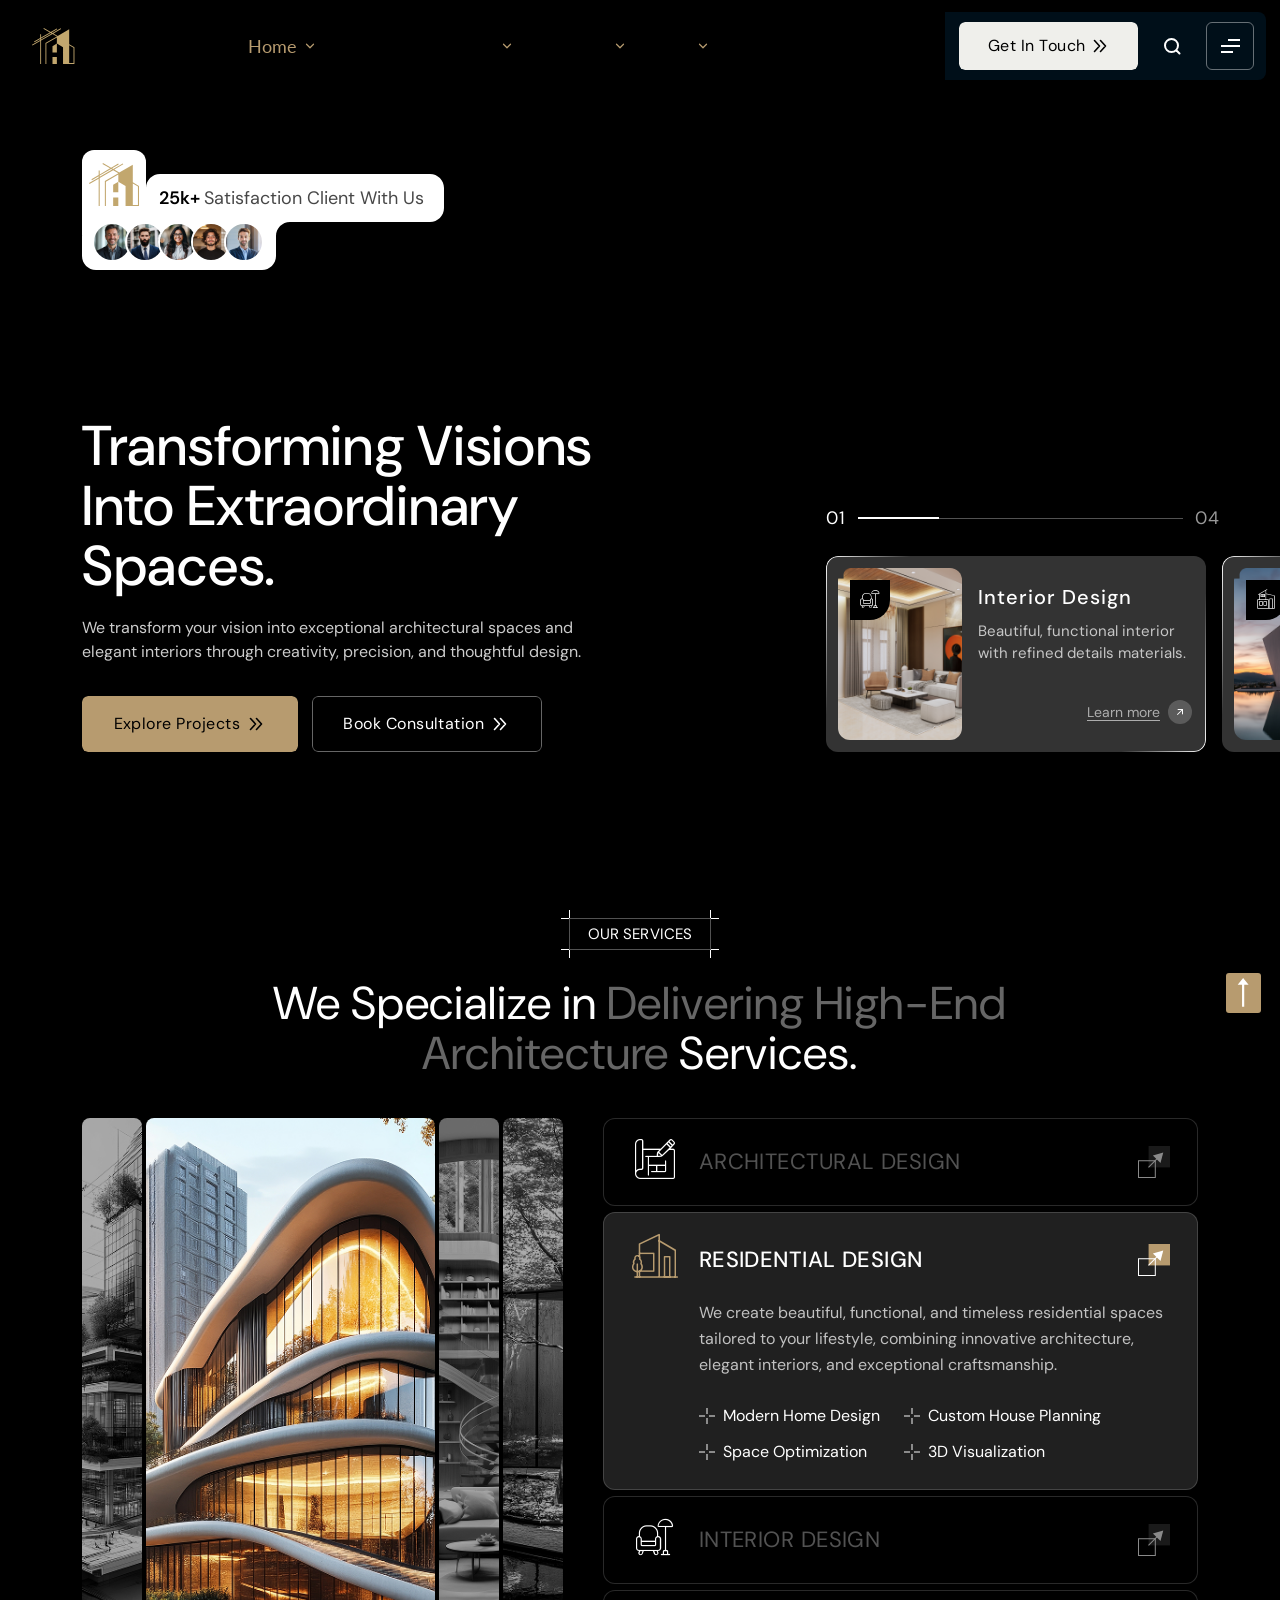
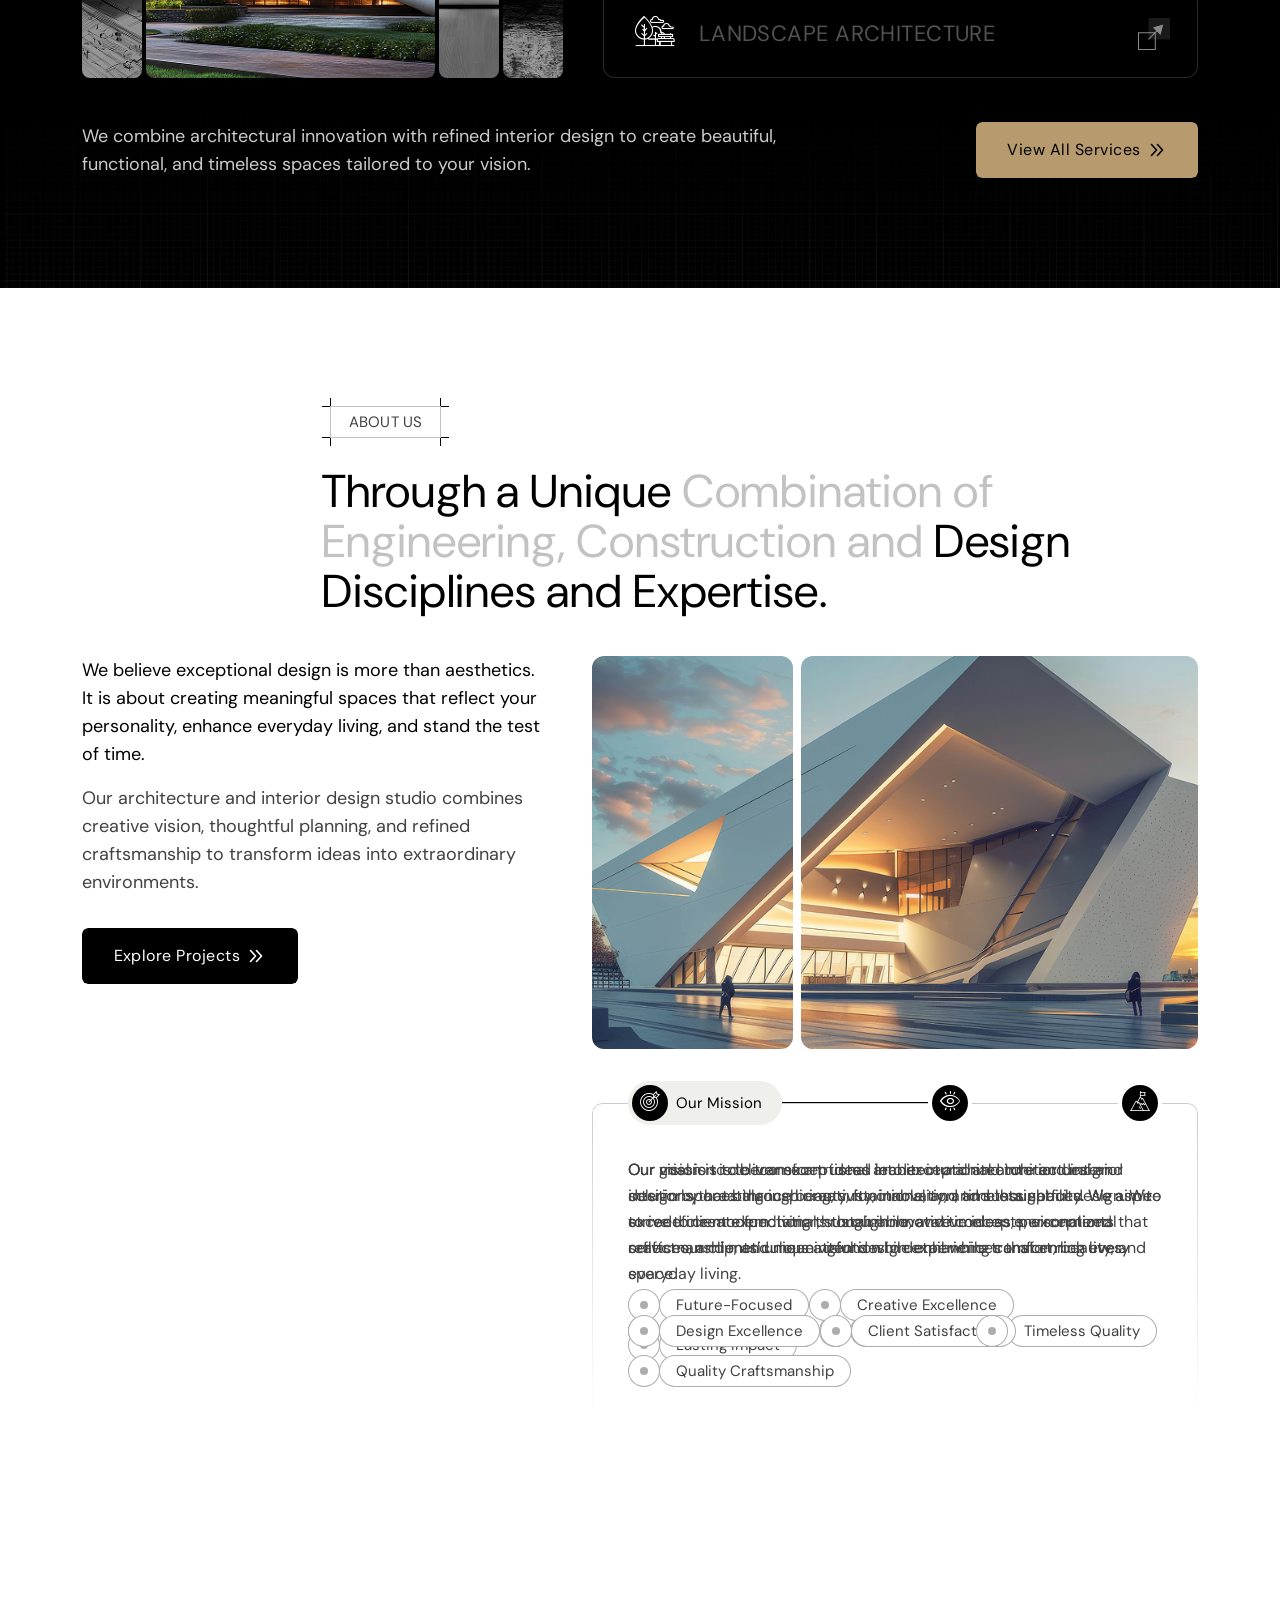
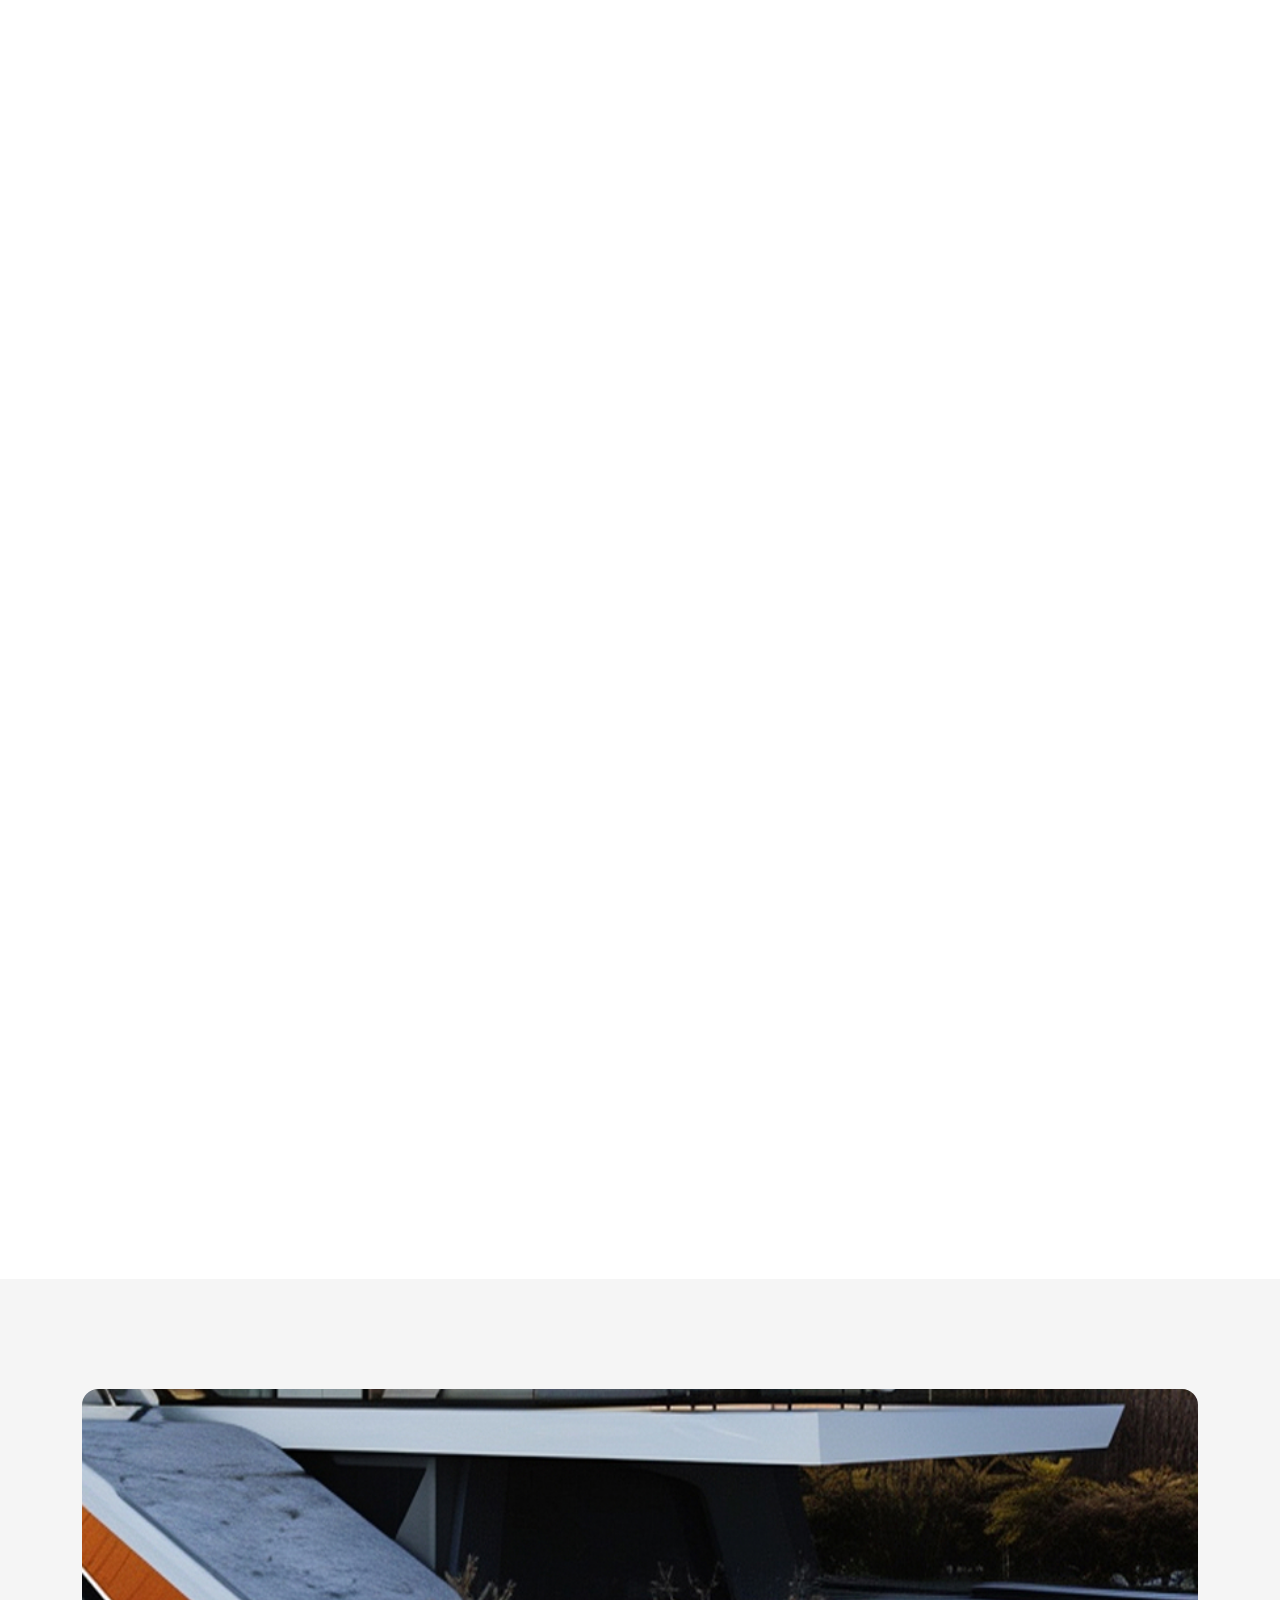
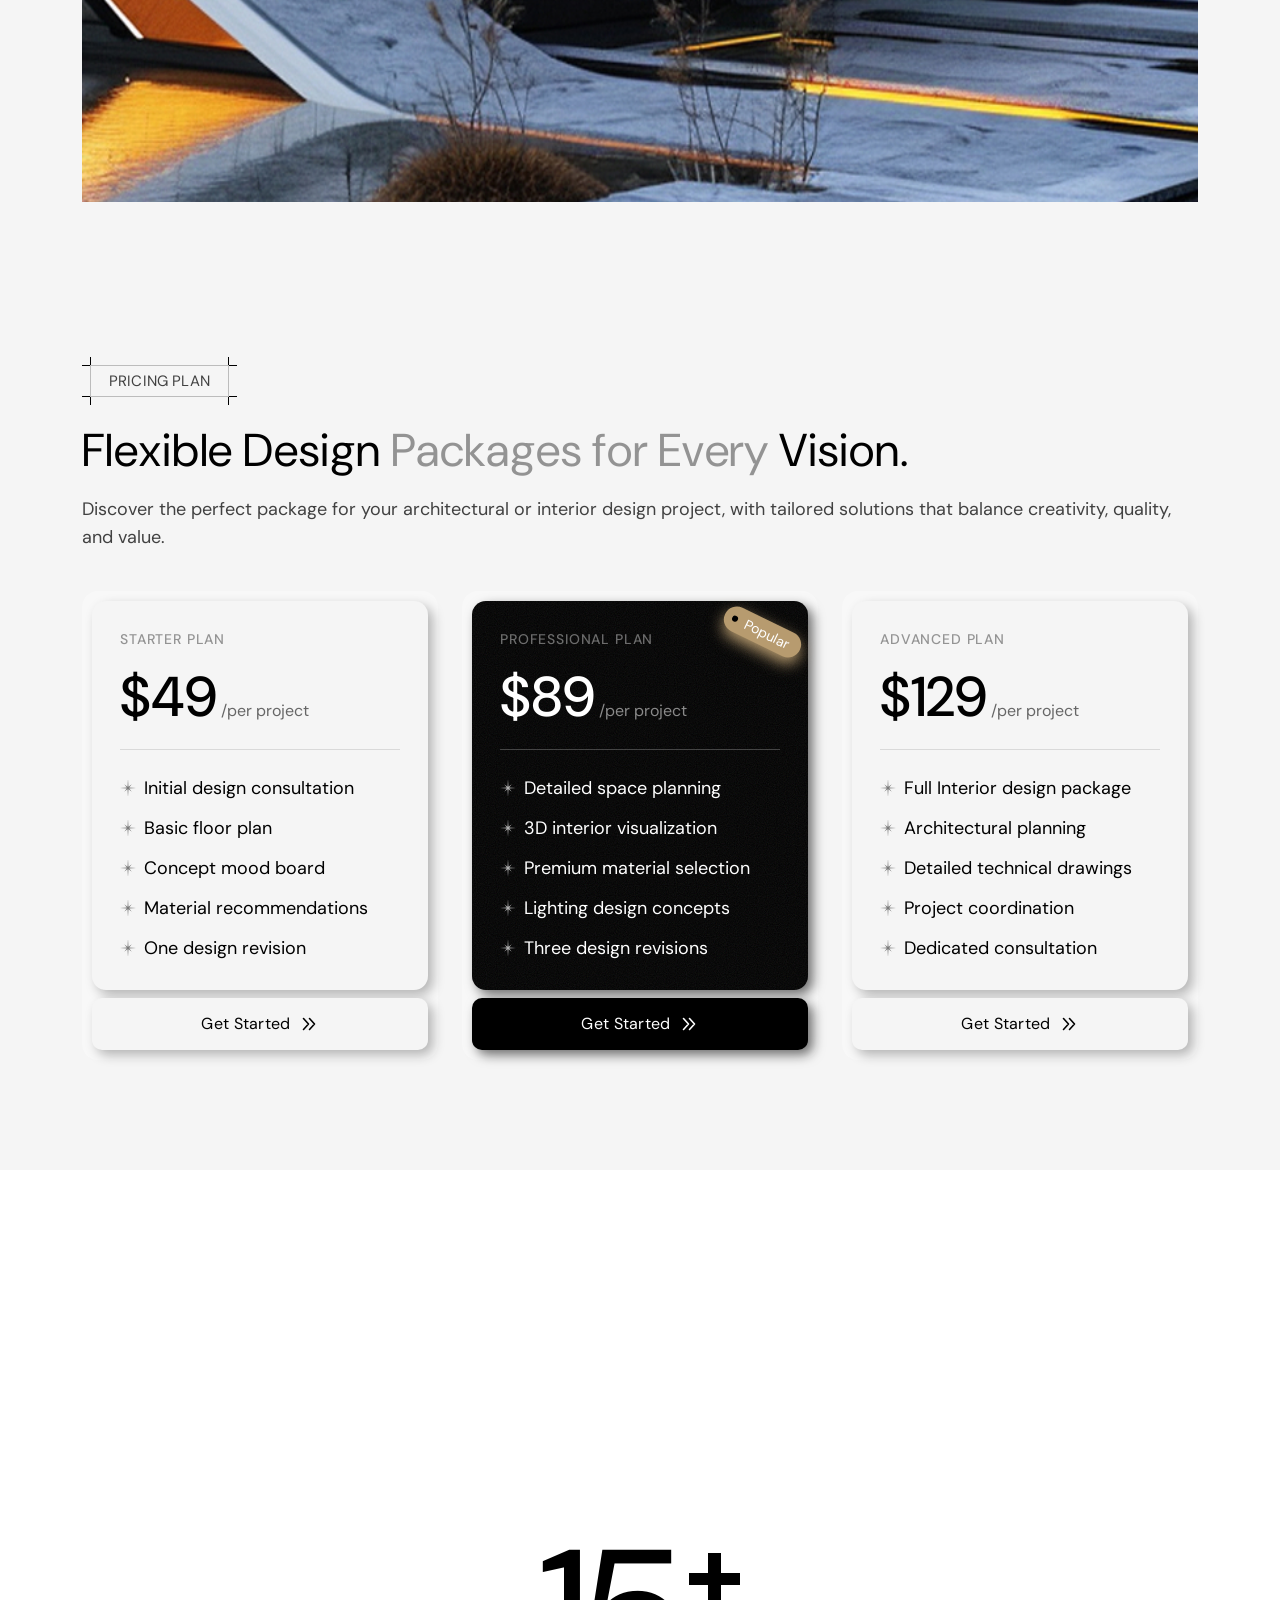
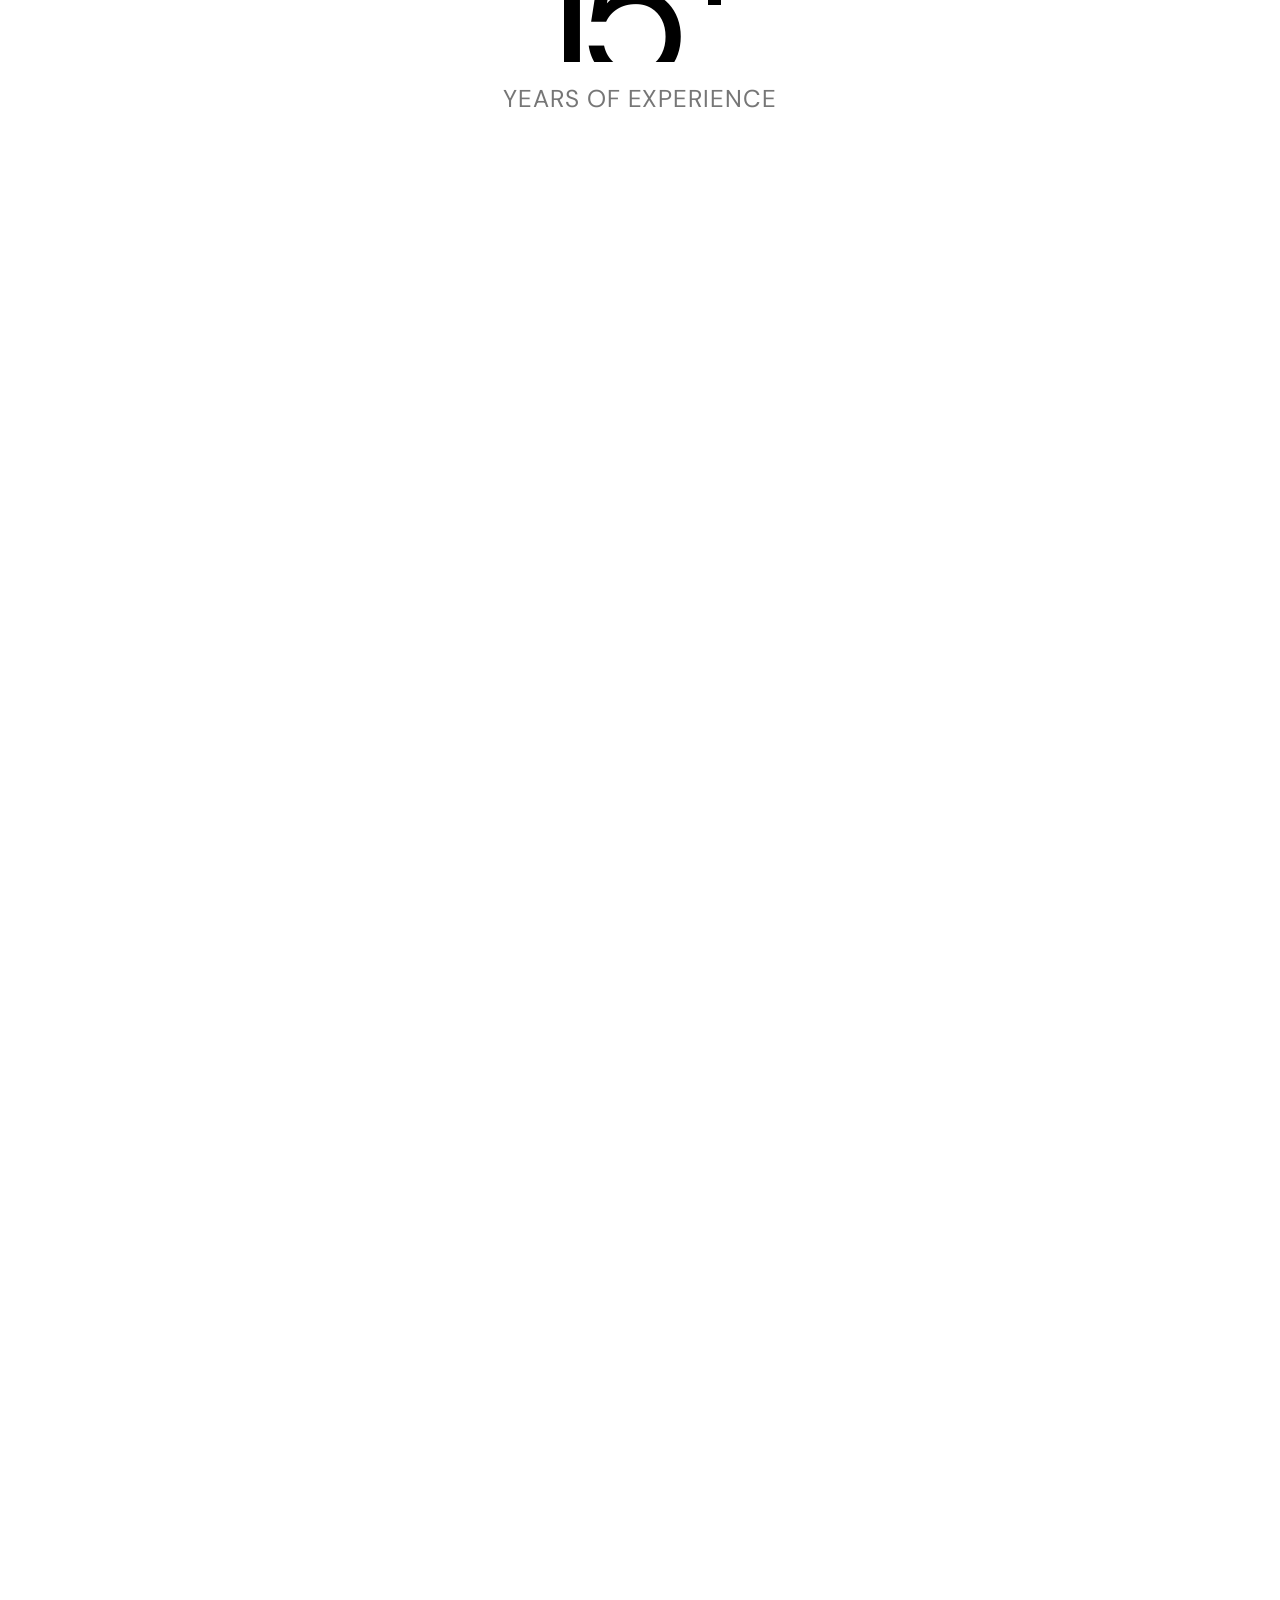
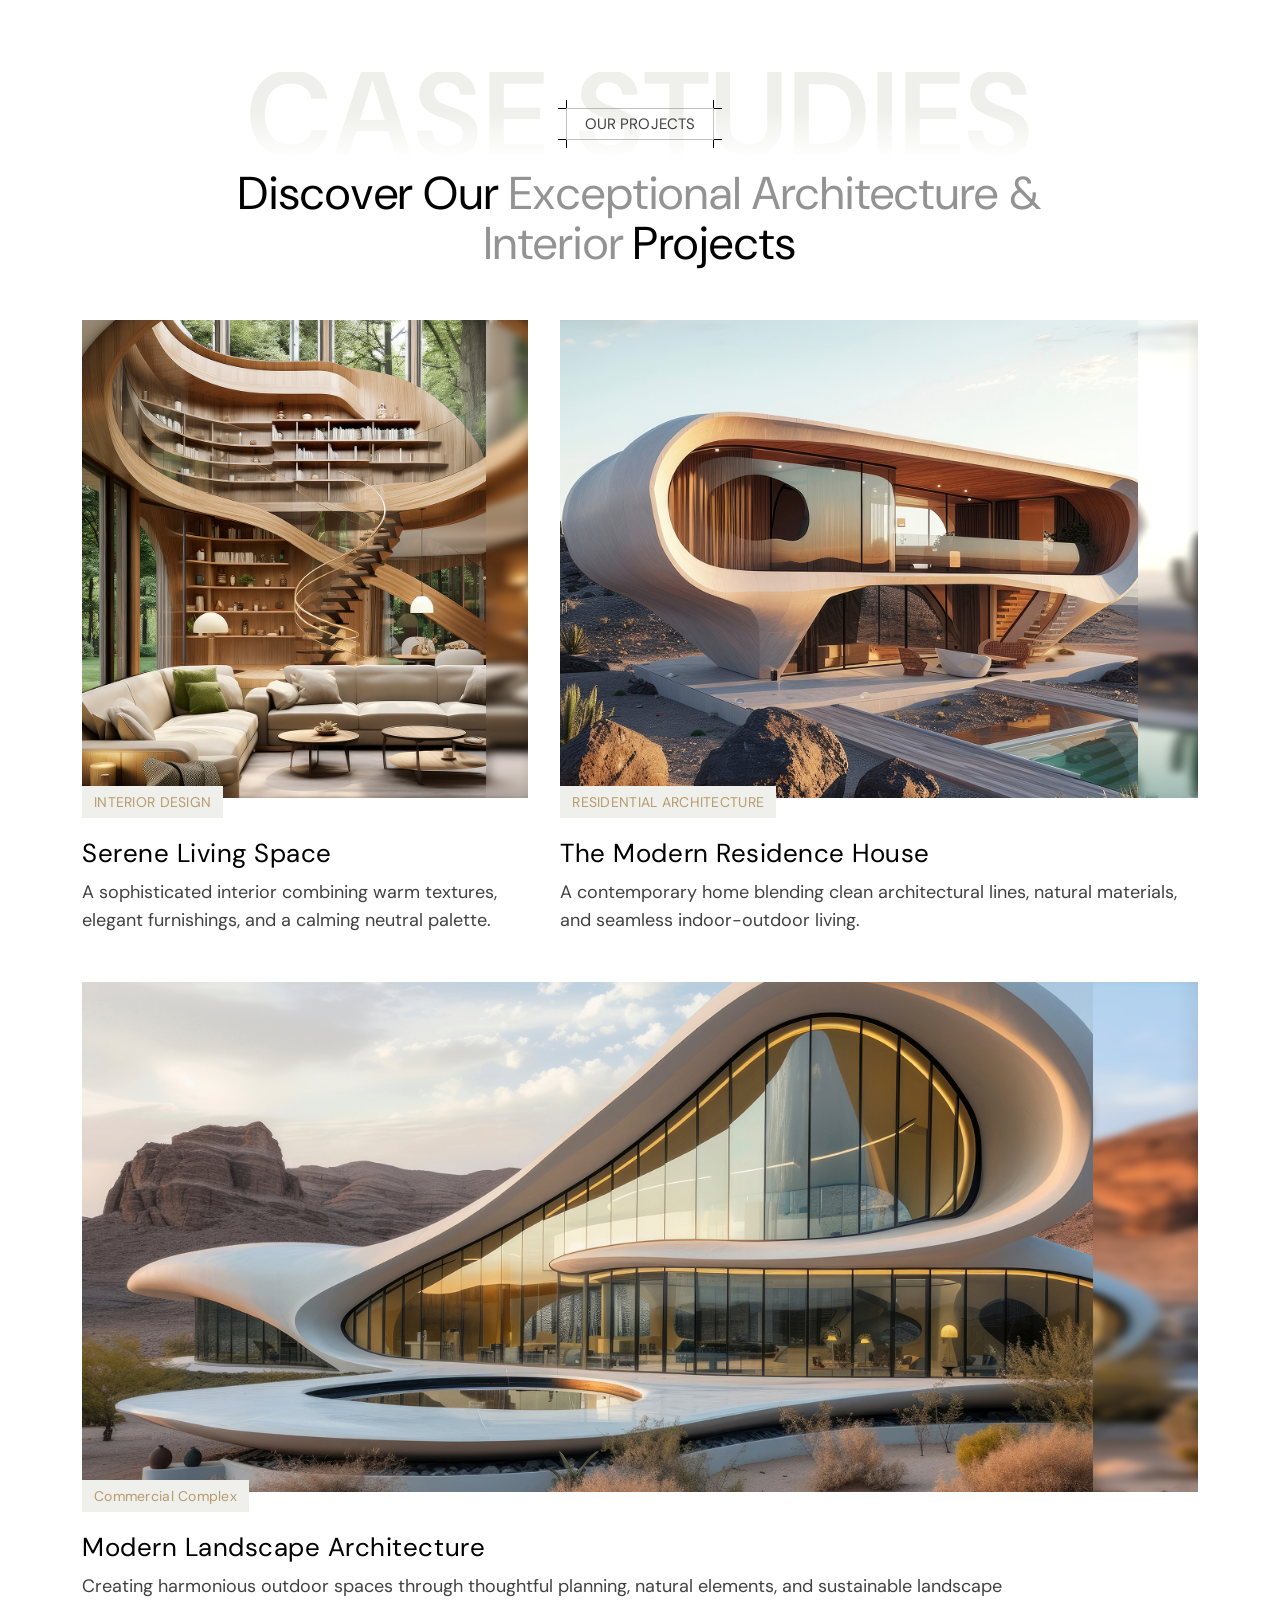
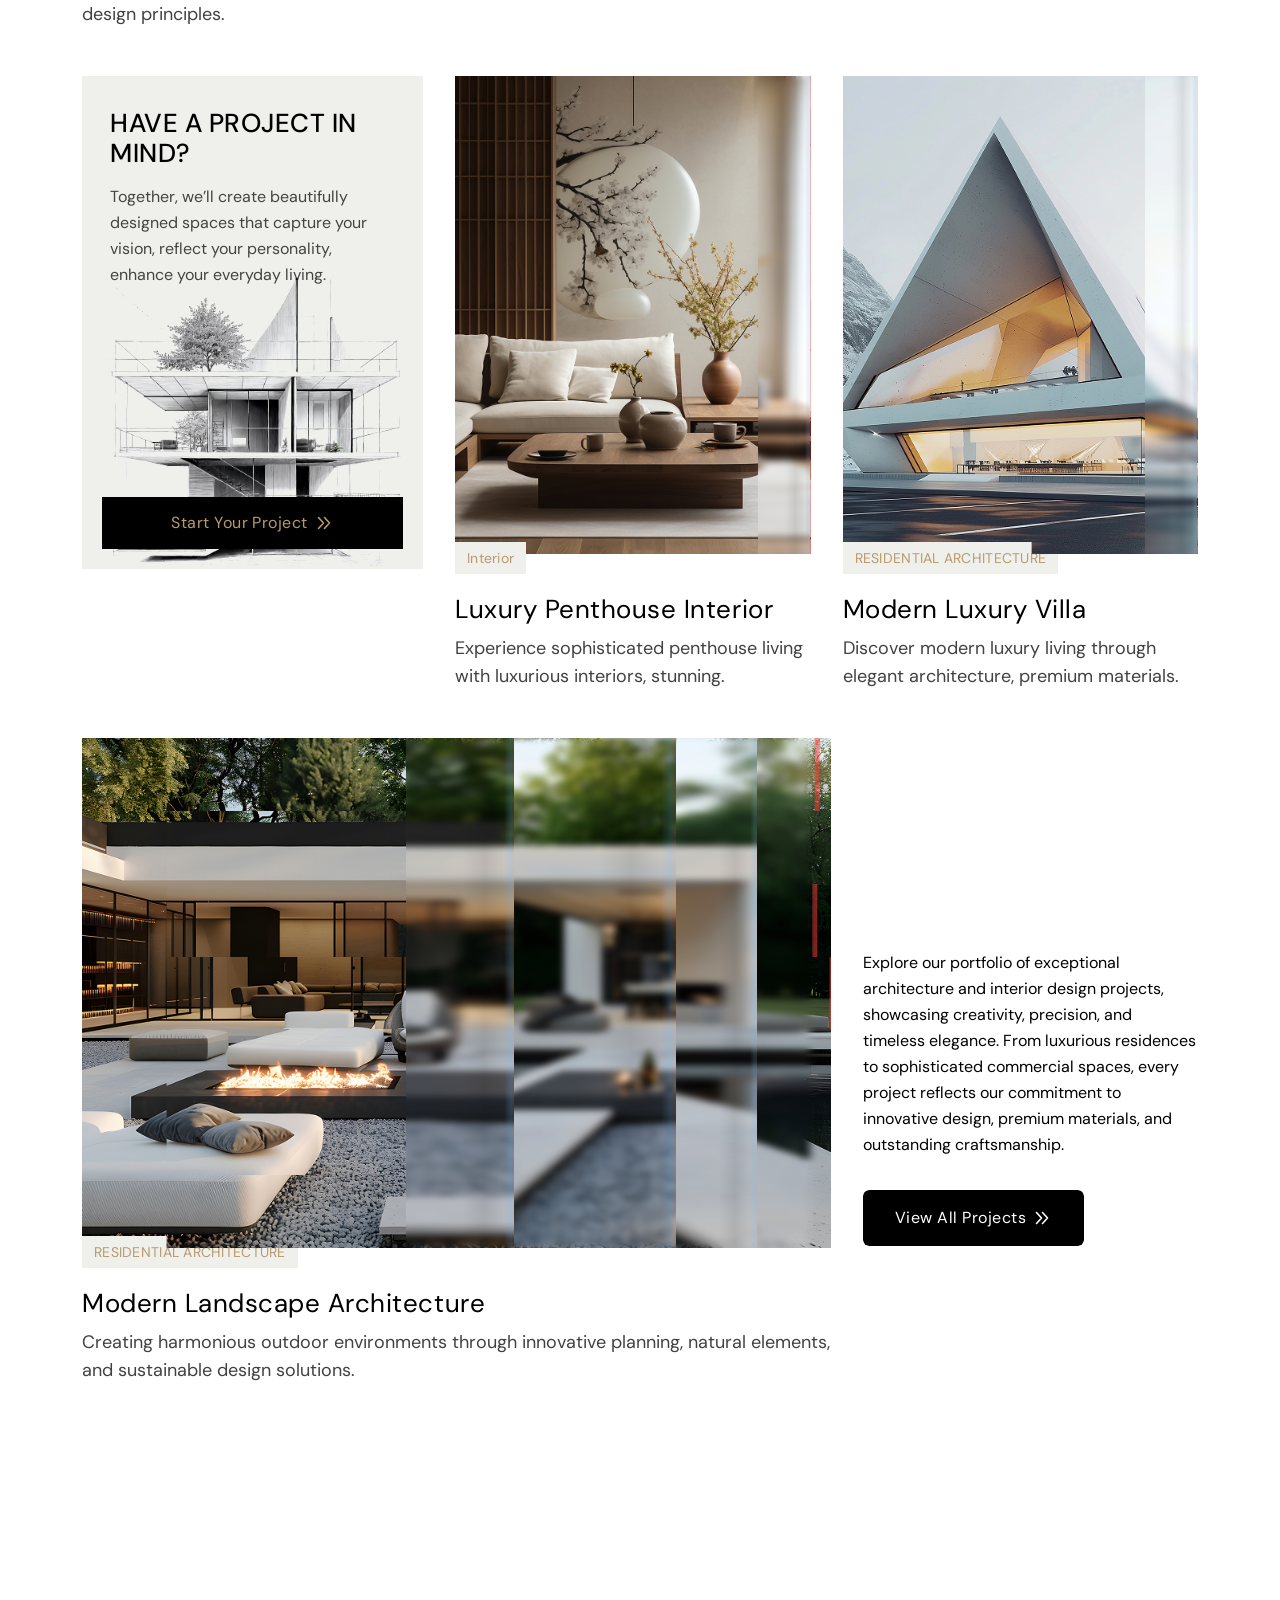
==== index-2.html @ ebb97610 "h2-50%" ====
<!Doctype html>
<html class="no-js" lang="zxx">
    
    <head>
        <meta charset="utf-8">
        <meta http-equiv="x-ua-compatible" content="ie=edge">
        <title>Architox - Architecture & Interior HTML Template</title>
        <meta name="description" content="">
        <meta name="viewport" content="width=device-width, initial-scale=1">
		<link rel="shortcut icon" type="image/x-icon" href="assets/img/favicon.png">
        <!-- Place favicon.ico in the root directory -->


		<!-- all-CSS-link-here -->
        <link rel="stylesheet" href="assets/css/bootstrap.min.css">
        <link rel="stylesheet" href="assets/css/swiper-bundle.min.css">
        <link rel="stylesheet" href="assets/css/all.min.css">
        <link rel="stylesheet" href="assets/css/odometer.min.css">
        <link rel="stylesheet" href="assets/css/nice-select.css">
        <link rel="stylesheet" href="assets/css/animate.css">
        <link rel="stylesheet" href="assets/css/magnific-popup.css">
        <link rel="stylesheet" href="assets/css/nice-select.css">
        <link rel="stylesheet" href="assets/css/flaticon_architox.css">
        <link rel="stylesheet" href="assets/css/main.css">
    </head>

    <body class="ax-home-2">

            
        <div class="ax-home-2-wrapper">

            <!-- start preloader -->
            <div class="ax-preloader-1" role="status" aria-label="Loading Architox">

                <div class="ax-preloader-1-content">

                    <!-- the logo: the gold is the whole shape (it fades in at the end), the lines are its four closed parts, each one a path of its own that is 1 long
                         (pathLength="1"), so each can be drawn by its stroke -->
                    <svg class="ax-preloader-1-logo" viewBox="0 0 94 80" aria-hidden="true">
                        <path class="ax-preloader-1-logo-fill" fill-rule="evenodd" clip-rule="evenodd" d="M20.1436 23.4461L41.5642 11.0876L43.5375 12.2265L20.1436 25.7241V23.4461ZM55.1169 64.2728H45.4079V79.9987H55.1169V64.2728ZM82.3558 78.0268V38.136L92.028 43.7166V78.0268H82.3558ZM55.183 18.9448L29.8158 33.5801V79.9987H31.7891V34.7191L55.1169 21.2596V34.7191L45.4079 40.32V54.4816H55.1169V34.7191L68.7357 42.5776V79.9987H82.3545H94V42.5776L82.3545 35.858V3.05123L56.9695 17.6979L47.4854 12.2265L64.4638 2.43159L63.4765 0.723764L45.5121 11.0876L43.5388 9.94858L55.8475 2.8468L54.8602 1.13898L41.5642 8.8096L26.2948 0L25.3075 1.70783L39.5896 9.94858L20.1423 21.1682V13.9191H18.1703V22.3072L4.54384 30.1682L5.53113 31.8761L18.1703 24.5838V26.8618L0 37.3449L0.987293 39.0528L18.1703 29.1397V80H20.1436V28.0008L45.5108 13.3642L55.183 18.9448Z"/>
                        <g class="ax-preloader-1-logo-lines">
                            <path pathLength="1" d="M20.1436 23.4461L41.5642 11.0876L43.5375 12.2265L20.1436 25.7241V23.4461Z"/>
                            <path pathLength="1" d="M55.1169 64.2728H45.4079V79.9987H55.1169V64.2728Z"/>
                            <path pathLength="1" d="M82.3558 78.0268V38.136L92.028 43.7166V78.0268H82.3558Z"/>
                            <path pathLength="1" d="M55.183 18.9448L29.8158 33.5801V79.9987H31.7891V34.7191L55.1169 21.2596V34.7191L45.4079 40.32V54.4816H55.1169V34.7191L68.7357 42.5776V79.9987H82.3545H94V42.5776L82.3545 35.858V3.05123L56.9695 17.6979L47.4854 12.2265L64.4638 2.43159L63.4765 0.723764L45.5121 11.0876L43.5388 9.94858L55.8475 2.8468L54.8602 1.13898L41.5642 8.8096L26.2948 0L25.3075 1.70783L39.5896 9.94858L20.1423 21.1682V13.9191H18.1703V22.3072L4.54384 30.1682L5.53113 31.8761L18.1703 24.5838V26.8618L0 37.3449L0.987293 39.0528L18.1703 29.1397V80H20.1436V28.0008L45.5108 13.3642L55.183 18.9448Z"/>
                        </g>
                    </svg>

                    <span class="ax-preloader-1-tag" aria-hidden="true">Architox</span>

                </div>
            </div>
            <!-- end preloader -->


            <!-- header-start -->
            <header class="ax-header-2-area">
                <div class="ax-header-2-wrap">

                    <!-- logo + menu -->
                    <div class="ax-header-2-left">
                        <a href="index.html" class="ax-header-2-logo-elm" aria-label="Architox">
                            <div class="ax-header-2-logo-img wa-img-contain">
                                <img src="assets/img/logo/logo-2.svg" alt="Architox">
                            </div>
                        </a>

                        <div class="ax-header-2-menu d-xl-flex d-none">
                            <nav class="ax-main-navigation">
                                <ul id="main-nav" class="nav navbar-nav">

                                    <li class="dropdown active">
                                        <a href="#">
                                            <span class="text">Home</span>
                                            <span class="menu-arrow"></span>
                                        </a>
                                        <ul class="dropdown-menu clearfix">
                                            <li><a href="index.html">Home One</a></li>
                                            <li><a href="index-2.html">Home Two</a></li>
                                            <li><a href="index-3.html">Home Three</a></li>
                                        </ul>
                                    </li>

                                    <li>
                                        <a href="about-us.html"><span class="text">About Us</span></a>
                                    </li>

                                    <li class="dropdown">
                                        <a href="#">
                                            <span class="text">Pages</span>
                                            <span class="menu-arrow"></span>
                                        </a>
                                        <ul class="dropdown-menu clearfix">
                                            <li><a href="team.html">Our Team</a></li>
                                            <li><a href="pricing.html">Pricing</a></li>
                                            <li><a href="testimonial.html">Testimonial</a></li>
                                            <li><a href="faqs.html">FAQs</a></li>
                                            <li><a href="404.html">404</a></li>
                                        </ul>
                                    </li>

                                    <li class="dropdown">
                                        <a href="#">
                                            <span class="text">Projects</span>
                                            <span class="menu-arrow"></span>
                                        </a>
                                        <ul class="dropdown-menu clearfix">
                                            <li><a href="projects.html">Our Projects</a></li>
                                            <li><a href="project-details.html">Project Details</a></li>
                                        </ul>
                                    </li>

                                    <li class="dropdown">
                                        <a href="#">
                                            <span class="text">Blog</span>
                                            <span class="menu-arrow"></span>
                                        </a>
                                        <ul class="dropdown-menu clearfix">
                                            <li><a href="blog.html">Blog Grid</a></li>
                                            <li><a href="blog-details.html">Blog Details</a></li>
                                        </ul>
                                    </li>

                                    <li>
                                        <a href="contact-us.html"><span class="text">Contact</span></a>
                                    </li>

                                </ul>
                            </nav>
                        </div>
                    </div>

                    <!-- action-link -->
                    <div class="ax-header-2-action-link">

                        <a href="contact-us.html" class="ax-header-2-button">
                            <span class="icon"><svg width="20" height="20" viewBox="0 0 20 20" fill="none" aria-hidden="true"><path d="M4.5 4.5L9.5 10L4.5 15.5M10.5 4.5L15.5 10L10.5 15.5" stroke="currentColor" stroke-width="1.6" stroke-linecap="round" stroke-linejoin="round"/></svg></span>
                            <span class="label">
                                <span class="text">Get In Touch</span>
                                <svg width="20" height="20" viewBox="0 0 20 20" fill="none" aria-hidden="true"><path d="M4.5 4.5L9.5 10L4.5 15.5M10.5 4.5L15.5 10L10.5 15.5" stroke="currentColor" stroke-width="1.6" stroke-linecap="round" stroke-linejoin="round"/></svg>
                            </span>
                        </a>

                        <!-- search-btn -->
                        <button type="button" class="ax-header-2-search search_btn_toggle" aria-label="Search">
                            <svg width="20" height="20" viewBox="0 0 20 20" fill="none" aria-hidden="true"><circle cx="9.5" cy="9.5" r="6.5" stroke="currentColor" stroke-width="2"/><path d="M14.5 14.5L17.5 17.5" stroke="currentColor" stroke-width="2" stroke-linecap="round"/></svg>
                            <span class="text">Search here ...</span>
                        </button>

                        <!-- offcanvas-btn -->
                        <button type="button" class="ax-offcanvas-btn-2 offcanvas_toggle" aria-label="Open menu">
                            <svg width="28" height="28" viewBox="0 0 28 28" fill="none" aria-hidden="true"><rect x="12" y="7" width="12" height="2" fill="currentColor"/><rect x="5" y="13" width="19" height="2" fill="currentColor"/><rect x="5" y="19" width="12" height="2" fill="currentColor"/></svg>
                        </button>

                    </div>

                </div>
            </header>
            <!-- header-end -->


            <!-- hero-start -->
            <section class="ax-hero-2-area">

                <!-- video -->
                <div class="ax-hero-2-bg wa-img-cover wa-video-cover wa-fix">
                    <video src="assets/img/hero/h2-video.mp4" muted loop autoplay playsinline></video>
                </div>
                <div class="ax-hero-2-shade"></div>

                <div class="container ax-container-1 ax-hero-2-container">

                    <!-- client card -->
                    <div class="ax-hero-2-card">
                        <div class="ax-hero-2-card-tab">
                            <div class="ax-hero-2-card-icon wa-img-contain">
                                <img src="assets/img/hero/h2-icon.svg" alt="">
                            </div>
                        </div>
                        <div class="ax-hero-2-card-body">
                            <p class="ax-hero-2-card-text"><span>25k+</span> Satisfaction Client With Us</p>
                            <div class="ax-hero-2-card-avatars">
                                <div class="ax-hero-2-card-avatar wa-img-cover wa-fix">
                                    <img src="assets/img/testimonial/t1-author-1.jpg" alt="">
                                </div>
                                <div class="ax-hero-2-card-avatar wa-img-cover wa-fix">
                                    <img src="assets/img/testimonial/t1-author-2.jpg" alt="">
                                </div>
                                <div class="ax-hero-2-card-avatar wa-img-cover wa-fix">
                                    <img src="assets/img/testimonial/t1-author-3.jpg" alt="">
                                </div>
                                <div class="ax-hero-2-card-avatar wa-img-cover wa-fix">
                                    <img src="assets/img/testimonial/t1-author-4.jpg" alt="">
                                </div>
                                <div class="ax-hero-2-card-avatar wa-img-cover wa-fix">
                                    <img src="assets/img/testimonial/t1-author-5.jpg" alt="">
                                </div>
                            </div>
                        </div>
                    </div>

                    <!-- content + slider -->
                    <div class="ax-hero-2-bottom">

                        <div class="ax-hero-2-content">
                            <div class="ax-hero-2-heading">
                                <h1 class="ax-hero-title-2 wa_blinds_text" data-wa-text-wait data-wa-text-delay=".9">Transforming Visions <br class="d-none d-md-block">Into Extraordinary <br class="d-none d-md-block">Spaces.</h1>
                                <p class="ax-p-5 ax-hero-2-text">We transform your vision into exceptional architectural spaces and elegant interiors through creativity, precision, and thoughtful design.</p>
                            </div>
                            <div class="ax-hero-2-btns">
                                <a href="projects.html" class="ax-pr-btn-2">
                                    <span class="icon"><svg width="20" height="20" viewBox="0 0 20 20" fill="none" aria-hidden="true"><path d="M4.5 4.5L9.5 10L4.5 15.5M10.5 4.5L15.5 10L10.5 15.5" stroke="currentColor" stroke-width="1.6" stroke-linecap="round" stroke-linejoin="round"/></svg></span>
                                    <span class="label">
                                        <span class="text">Explore Projects</span>
                                        <svg width="20" height="20" viewBox="0 0 20 20" fill="none" aria-hidden="true"><path d="M4.5 4.5L9.5 10L4.5 15.5M10.5 4.5L15.5 10L10.5 15.5" stroke="currentColor" stroke-width="1.6" stroke-linecap="round" stroke-linejoin="round"/></svg>
                                    </span>
                                </a>
                                <a href="contact-us.html" class="ax-sd-btn-2">
                                    <span class="icon"><svg width="20" height="20" viewBox="0 0 20 20" fill="none" aria-hidden="true"><path d="M4.5 4.5L9.5 10L4.5 15.5M10.5 4.5L15.5 10L10.5 15.5" stroke="currentColor" stroke-width="1.6" stroke-linecap="round" stroke-linejoin="round"/></svg></span>
                                    <span class="label">
                                        <span class="text">Book Consultation</span>
                                        <svg width="20" height="20" viewBox="0 0 20 20" fill="none" aria-hidden="true"><path d="M4.5 4.5L9.5 10L4.5 15.5M10.5 4.5L15.5 10L10.5 15.5" stroke="currentColor" stroke-width="1.6" stroke-linecap="round" stroke-linejoin="round"/></svg>
                                    </span>
                                </a>
                            </div>
                        </div>

                        <!-- slider -->
                        <div class="ax-hero-2-slider">
                            <div class="ax-hero-2-counter">
                                <span class="ax-hero-2-counter-now">01</span>
                                <div class="ax-hero-2-counter-line"><span class="ax-hero-2-counter-bar"></span></div>
                                <span class="ax-hero-2-counter-total">04</span>
                            </div>
                            <div class="ax-hero-2-swiper swiper">
                                <div class="swiper-wrapper">
                                <div class="swiper-slide ax-hero-2-feature">
                                    <div class="ax-hero-2-feature-media">
                                        <div class="ax-hero-2-feature-img wa-img-cover wa-fix">
                                            <img src="assets/img/hero/h2-feature-1.png" alt="">
                                        </div>
                                        <span class="ax-hero-2-feature-icon"><i class="flaticon-armchair" aria-hidden="true"></i></span>
                                    </div>
                                    <div class="ax-hero-2-feature-body">
                                        <div class="ax-hero-2-feature-info">
                                            <h3 class="ax-hero-2-feature-title">Interior Design</h3>
                                            <p class="ax-hero-2-feature-text">Beautiful, functional interior with refined details materials.</p>
                                        </div>
                                        <a href="projects.html" class="ax-hero-2-feature-link">
                                            <span class="text">Learn more</span>
                                            <span class="icon"><svg width="12" height="12" viewBox="0 0 12 12" fill="none" aria-hidden="true"><path d="M3.5 9C3.35 9 3.25 8.95 3.15 8.85C2.95 8.65 2.95 8.35 3.15 8.15L8.15 3.15C8.35 2.95 8.65 2.95 8.85 3.15C9.05 3.35 9.05 3.65 8.85 3.85L3.85 8.85C3.75 8.95 3.65 9 3.5 9Z" fill="currentColor"/><path d="M8.5 8.5C8.2 8.5 8 8.3 8 8V4H4C3.7 4 3.5 3.8 3.5 3.5C3.5 3.2 3.7 3 4 3H8.5C8.8 3 9 3.2 9 3.5V8C9 8.3 8.8 8.5 8.5 8.5Z" fill="currentColor"/></svg></span>
                                        </a>
                                    </div>
                                </div>
                                <div class="swiper-slide ax-hero-2-feature">
                                    <div class="ax-hero-2-feature-media">
                                        <div class="ax-hero-2-feature-img wa-img-cover wa-fix">
                                            <img src="assets/img/hero/h2-feature-2.png" alt="">
                                        </div>
                                        <span class="ax-hero-2-feature-icon"><i class="flaticon-minimalist" aria-hidden="true"></i></span>
                                    </div>
                                    <div class="ax-hero-2-feature-body">
                                        <div class="ax-hero-2-feature-info">
                                            <h3 class="ax-hero-2-feature-title">Modern Architecture</h3>
                                            <p class="ax-hero-2-feature-text">Innovative architectural concept tailored to your lifestyle.</p>
                                        </div>
                                        <a href="projects.html" class="ax-hero-2-feature-link">
                                            <span class="text">Learn more</span>
                                            <span class="icon"><svg width="12" height="12" viewBox="0 0 12 12" fill="none" aria-hidden="true"><path d="M3.5 9C3.35 9 3.25 8.95 3.15 8.85C2.95 8.65 2.95 8.35 3.15 8.15L8.15 3.15C8.35 2.95 8.65 2.95 8.85 3.15C9.05 3.35 9.05 3.65 8.85 3.85L3.85 8.85C3.75 8.95 3.65 9 3.5 9Z" fill="currentColor"/><path d="M8.5 8.5C8.2 8.5 8 8.3 8 8V4H4C3.7 4 3.5 3.8 3.5 3.5C3.5 3.2 3.7 3 4 3H8.5C8.8 3 9 3.2 9 3.5V8C9 8.3 8.8 8.5 8.5 8.5Z" fill="currentColor"/></svg></span>
                                        </a>
                                    </div>
                                </div>
                                <div class="swiper-slide ax-hero-2-feature">
                                    <div class="ax-hero-2-feature-media">
                                        <div class="ax-hero-2-feature-img wa-img-cover wa-fix">
                                            <img src="assets/img/hero/h2-feature-1.png" alt="">
                                        </div>
                                        <span class="ax-hero-2-feature-icon"><i class="flaticon-layer" aria-hidden="true"></i></span>
                                    </div>
                                    <div class="ax-hero-2-feature-body">
                                        <div class="ax-hero-2-feature-info">
                                            <h3 class="ax-hero-2-feature-title">Premium Materials</h3>
                                            <p class="ax-hero-2-feature-text">Carefully selected finishes and quality materials.</p>
                                        </div>
                                        <a href="projects.html" class="ax-hero-2-feature-link">
                                            <span class="text">Learn more</span>
                                            <span class="icon"><svg width="12" height="12" viewBox="0 0 12 12" fill="none" aria-hidden="true"><path d="M3.5 9C3.35 9 3.25 8.95 3.15 8.85C2.95 8.65 2.95 8.35 3.15 8.15L8.15 3.15C8.35 2.95 8.65 2.95 8.85 3.15C9.05 3.35 9.05 3.65 8.85 3.85L3.85 8.85C3.75 8.95 3.65 9 3.5 9Z" fill="currentColor"/><path d="M8.5 8.5C8.2 8.5 8 8.3 8 8V4H4C3.7 4 3.5 3.8 3.5 3.5C3.5 3.2 3.7 3 4 3H8.5C8.8 3 9 3.2 9 3.5V8C9 8.3 8.8 8.5 8.5 8.5Z" fill="currentColor"/></svg></span>
                                        </a>
                                    </div>
                                </div>
                                <div class="swiper-slide ax-hero-2-feature">
                                    <div class="ax-hero-2-feature-media">
                                        <div class="ax-hero-2-feature-img wa-img-cover wa-fix">
                                            <img src="assets/img/hero/h2-feature-1.png" alt="">
                                        </div>
                                        <span class="ax-hero-2-feature-icon"><i class="flaticon-simplicity" aria-hidden="true"></i></span>
                                    </div>
                                    <div class="ax-hero-2-feature-body">
                                        <div class="ax-hero-2-feature-info">
                                            <h3 class="ax-hero-2-feature-title">Seamless Execution</h3>
                                            <p class="ax-hero-2-feature-text">Organized project coordination and meticulous attention.</p>
                                        </div>
                                        <a href="projects.html" class="ax-hero-2-feature-link">
                                            <span class="text">Learn more</span>
                                            <span class="icon"><svg width="12" height="12" viewBox="0 0 12 12" fill="none" aria-hidden="true"><path d="M3.5 9C3.35 9 3.25 8.95 3.15 8.85C2.95 8.65 2.95 8.35 3.15 8.15L8.15 3.15C8.35 2.95 8.65 2.95 8.85 3.15C9.05 3.35 9.05 3.65 8.85 3.85L3.85 8.85C3.75 8.95 3.65 9 3.5 9Z" fill="currentColor"/><path d="M8.5 8.5C8.2 8.5 8 8.3 8 8V4H4C3.7 4 3.5 3.8 3.5 3.5C3.5 3.2 3.7 3 4 3H8.5C8.8 3 9 3.2 9 3.5V8C9 8.3 8.8 8.5 8.5 8.5Z" fill="currentColor"/></svg></span>
                                        </a>
                                    </div>
                                </div>
                                </div>
                            </div>
                        </div>

                    </div>

                </div>
            </section>
            <!-- hero-end -->


            <!-- service-start -->
            <section class="ax-service-2-area" data-background="assets/img/services/s2-bg-line.png">
                <div class="container ax-container-1">

                    <!-- head -->
                    <div class="ax-service-2-head">
                        <span class="ax-subtitle-2">Our Services</span>
                        <h2 class="ax-sec-title-3 ax-service-2-title wa_blinds_text">We Specialize in <span>Delivering High-End Architecture</span> Services.</h2>
                    </div>

                    <div class="ax-service-2-grid">

                        <!-- pictures: the one of the open card is wide -->
                        <div class="ax-service-2-images">
                            <div class="ax-service-2-img wa-img-cover wa-fix">
                                <img src="assets/img/services/s2-img-2.jpg" alt="Architectural Design">
                            </div>
                            <div class="ax-service-2-img wa-img-cover wa-fix is-active">
                                <img src="assets/img/services/s2-img-1.jpg" alt="Residential Design">
                            </div>
                            <div class="ax-service-2-img wa-img-cover wa-fix">
                                <img src="assets/img/services/s2-img-3.jpg" alt="Interior Design">
                            </div>
                            <div class="ax-service-2-img wa-img-cover wa-fix">
                                <img src="assets/img/services/s2-img-4.jpg" alt="Landscape Architecture">
                            </div>
                        </div>

                        <!-- accordion: the card under the mouse opens -->
                        <div class="ax-service-2-list">
                            <div class="ax-service-2-card">
                                <div class="ax-service-2-card-head">
                                    <div class="ax-service-2-card-main">
                                        <span class="ax-service-2-card-icon"><i class="flaticon-blueprint" aria-hidden="true"></i></span>
                                        <h3 class="ax-service-2-card-title">Architectural Design</h3>
                                    </div>
                                    <a href="services.html" class="ax-service-2-card-arrow" aria-label="Architectural Design"><svg viewBox="0 0 32 32" aria-hidden="true"><path class="sq" d="M31.9991 0H10.5811V21.418H31.9991V0Z"/><path class="ln" d="M16.802 15.2V31H1.00195V15.2H16.802ZM17.802 14.2H0.00195312V32H17.802V14.2Z"/><path class="ln" d="M14.8926 9.38802L25.2661 6.60852L22.4866 16.982L14.8926 9.38802Z"/><path class="ln" d="M20.302 10.865L10.1357 21.0312L10.8428 21.7383L21.0091 11.5721L20.302 10.865Z"/></svg></a>
                                </div>
                                <div class="ax-service-2-card-body">
                                    <div class="ax-service-2-card-in">
                                        <p class="ax-service-2-card-text">We craft distinctive architectural concepts that balance visual appeal, structural integrity, and modern functionality, shaping buildings that stand the test of time.</p>
                                        <ul class="ax-service-2-card-tags">
                                            <li class="ax-service-2-card-tag">Concept Design</li>
                                            <li class="ax-service-2-card-tag">Structural Planning</li>
                                            <li class="ax-service-2-card-tag">Building Permits</li>
                                            <li class="ax-service-2-card-tag">Project Management</li>
                                        </ul>
                                    </div>
                                </div>
                            </div>
                            <div class="ax-service-2-card is-active">
                                <div class="ax-service-2-card-head">
                                    <div class="ax-service-2-card-main">
                                        <span class="ax-service-2-card-icon"><i class="flaticon-modern-house" aria-hidden="true"></i></span>
                                        <h3 class="ax-service-2-card-title">Residential Design</h3>
                                    </div>
                                    <a href="services.html" class="ax-service-2-card-arrow" aria-label="Residential Design"><svg viewBox="0 0 32 32" aria-hidden="true"><path class="sq" d="M31.9991 0H10.5811V21.418H31.9991V0Z"/><path class="ln" d="M16.802 15.2V31H1.00195V15.2H16.802ZM17.802 14.2H0.00195312V32H17.802V14.2Z"/><path class="ln" d="M14.8926 9.38802L25.2661 6.60852L22.4866 16.982L14.8926 9.38802Z"/><path class="ln" d="M20.302 10.865L10.1357 21.0312L10.8428 21.7383L21.0091 11.5721L20.302 10.865Z"/></svg></a>
                                </div>
                                <div class="ax-service-2-card-body">
                                    <div class="ax-service-2-card-in">
                                        <p class="ax-service-2-card-text">We create beautiful, functional, and timeless residential spaces tailored to your lifestyle, combining innovative architecture, elegant interiors, and exceptional craftsmanship.</p>
                                        <ul class="ax-service-2-card-tags">
                                            <li class="ax-service-2-card-tag">Modern Home Design</li>
                                            <li class="ax-service-2-card-tag">Custom House Planning</li>
                                            <li class="ax-service-2-card-tag">Space Optimization</li>
                                            <li class="ax-service-2-card-tag">3D Visualization</li>
                                        </ul>
                                    </div>
                                </div>
                            </div>
                            <div class="ax-service-2-card">
                                <div class="ax-service-2-card-head">
                                    <div class="ax-service-2-card-main">
                                        <span class="ax-service-2-card-icon"><i class="flaticon-armchair" aria-hidden="true"></i></span>
                                        <h3 class="ax-service-2-card-title">Interior Design</h3>
                                    </div>
                                    <a href="services.html" class="ax-service-2-card-arrow" aria-label="Interior Design"><svg viewBox="0 0 32 32" aria-hidden="true"><path class="sq" d="M31.9991 0H10.5811V21.418H31.9991V0Z"/><path class="ln" d="M16.802 15.2V31H1.00195V15.2H16.802ZM17.802 14.2H0.00195312V32H17.802V14.2Z"/><path class="ln" d="M14.8926 9.38802L25.2661 6.60852L22.4866 16.982L14.8926 9.38802Z"/><path class="ln" d="M20.302 10.865L10.1357 21.0312L10.8428 21.7383L21.0091 11.5721L20.302 10.865Z"/></svg></a>
                                </div>
                                <div class="ax-service-2-card-body">
                                    <div class="ax-service-2-card-in">
                                        <p class="ax-service-2-card-text">We turn everyday spaces into elegant, comfortable interiors tailored to your personality, with refined materials, warm lighting, and thoughtful detailing.</p>
                                        <ul class="ax-service-2-card-tags">
                                            <li class="ax-service-2-card-tag">Space Planning</li>
                                            <li class="ax-service-2-card-tag">Furniture Selection</li>
                                            <li class="ax-service-2-card-tag">Lighting Design</li>
                                            <li class="ax-service-2-card-tag">Material Styling</li>
                                        </ul>
                                    </div>
                                </div>
                            </div>
                            <div class="ax-service-2-card">
                                <div class="ax-service-2-card-head">
                                    <div class="ax-service-2-card-main">
                                        <span class="ax-service-2-card-icon"><i class="flaticon-park" aria-hidden="true"></i></span>
                                        <h3 class="ax-service-2-card-title">Landscape Architecture</h3>
                                    </div>
                                    <a href="services.html" class="ax-service-2-card-arrow" aria-label="Landscape Architecture"><svg viewBox="0 0 32 32" aria-hidden="true"><path class="sq" d="M31.9991 0H10.5811V21.418H31.9991V0Z"/><path class="ln" d="M16.802 15.2V31H1.00195V15.2H16.802ZM17.802 14.2H0.00195312V32H17.802V14.2Z"/><path class="ln" d="M14.8926 9.38802L25.2661 6.60852L22.4866 16.982L14.8926 9.38802Z"/><path class="ln" d="M20.302 10.865L10.1357 21.0312L10.8428 21.7383L21.0091 11.5721L20.302 10.865Z"/></svg></a>
                                </div>
                                <div class="ax-service-2-card-body">
                                    <div class="ax-service-2-card-in">
                                        <p class="ax-service-2-card-text">We design outdoor environments that blend nature with architecture, creating sustainable, inviting gardens and gathering spaces around every home.</p>
                                        <ul class="ax-service-2-card-tags">
                                            <li class="ax-service-2-card-tag">Garden Design</li>
                                            <li class="ax-service-2-card-tag">Outdoor Living</li>
                                            <li class="ax-service-2-card-tag">Site Planning</li>
                                            <li class="ax-service-2-card-tag">Sustainable Planting</li>
                                        </ul>
                                    </div>
                                </div>
                            </div>
                        </div>

                    </div>

                    <!-- foot -->
                    <div class="ax-service-2-foot">
                        <p class="ax-service-2-text">We combine architectural innovation with refined interior design to create beautiful, functional, and timeless spaces tailored to your vision.</p>
                        <a href="services.html" class="ax-pr-btn-2">
                            <span class="icon"><svg width="20" height="20" viewBox="0 0 20 20" fill="none" aria-hidden="true"><path d="M4.5 4.5L9.5 10L4.5 15.5M10.5 4.5L15.5 10L10.5 15.5" stroke="currentColor" stroke-width="1.6" stroke-linecap="round" stroke-linejoin="round"/></svg></span>
                            <span class="label">
                                <span class="text">View All Services</span>
                                <svg width="20" height="20" viewBox="0 0 20 20" fill="none" aria-hidden="true"><path d="M4.5 4.5L9.5 10L4.5 15.5M10.5 4.5L15.5 10L10.5 15.5" stroke="currentColor" stroke-width="1.6" stroke-linecap="round" stroke-linejoin="round"/></svg>
                            </span>
                        </a>
                    </div>

                </div>
            </section>
            <!-- service-end -->


            <!-- about-start -->
            <section class="ax-about-2-area">

                <!-- backgrounds -->
                <div class="ax-about-2-bg-1 wow slideInLeft2" data-wow-offset="400" data-background="assets/img/about/a2-bg-img-1.png" aria-hidden="true"></div>
                <div class="ax-about-2-bg-2 wow slideInRight2" data-wow-offset="400" data-background="assets/img/about/a2-bg-img-2.png" aria-hidden="true"></div>

                <div class="container ax-container-1 ax-about-2-container">

                    <!-- head -->
                    <div class="ax-about-2-head">
                        <span class="ax-subtitle-2 has-dark">About Us</span>
                        <h2 class="ax-sec-title-3 has-dark ax-about-2-title wa_blinds_text">Through a Unique <span>Combination of Engineering, Construction and</span> Design Disciplines and Expertise.</h2>
                    </div>

                    <div class="ax-about-2-grid">

                        <!-- left: the text, the button and the video -->
                        <div class="ax-about-2-left">
                            <div class="ax-about-2-info">
                                <p class="ax-about-2-lead">We believe exceptional design is more than aesthetics. It is about creating meaningful spaces that reflect your personality, enhance everyday living, and stand the test of time.</p>
                                <p class="ax-about-2-text">Our architecture and interior design studio combines creative vision, thoughtful planning, and refined craftsmanship to transform ideas into extraordinary environments.</p>
                                <a href="projects.html" class="ax-pr-btn-2 is-dark">
                                    <span class="icon"><svg width="20" height="20" viewBox="0 0 20 20" fill="none" aria-hidden="true"><path d="M4.5 4.5L9.5 10L4.5 15.5M10.5 4.5L15.5 10L10.5 15.5" stroke="currentColor" stroke-width="1.6" stroke-linecap="round" stroke-linejoin="round"/></svg></span>
                                    <span class="label">
                                        <span class="text">Explore Projects</span>
                                        <svg width="20" height="20" viewBox="0 0 20 20" fill="none" aria-hidden="true"><path d="M4.5 4.5L9.5 10L4.5 15.5M10.5 4.5L15.5 10L10.5 15.5" stroke="currentColor" stroke-width="1.6" stroke-linecap="round" stroke-linejoin="round"/></svg>
                                    </span>
                                </a>
                            </div>
                            <div class="ax-about-2-video wa-img-cover wa-video-cover wa-fix">
                                <video src="assets/img/about/a2-video.mp4" muted loop autoplay playsinline></video>
                            </div>
                        </div>

                        <!-- right: the photo and the mission / vision / goal card -->
                        <div class="ax-about-2-right">
                            <div class="ax-about-2-photo" role="img" aria-label="Modern architecture at sunset">
                                <div class="ax-about-2-photo-l" data-background="assets/img/about/a2-img.jpg"></div>
                                <div class="ax-about-2-photo-r" data-background="assets/img/about/a2-img.jpg"></div>
                            </div>

                            <div class="ax-about-2-card">
                                <div class="ax-about-2-tabs" role="tablist">
                                    <button type="button" class="ax-about-2-tab is-active" role="tab" id="about-tab-mission" aria-controls="about-panel-mission" aria-selected="true">
                                        <span class="icon"><i class="flaticon-target" aria-hidden="true"></i></span>
                                        <span class="label">Our Mission</span>
                                    </button>
                                    <span class="ax-about-2-tabs-line is-on"></span>
                                    <button type="button" class="ax-about-2-tab" role="tab" id="about-tab-vision" aria-controls="about-panel-vision" aria-selected="false">
                                        <span class="icon"><i class="flaticon-vision" aria-hidden="true"></i></span>
                                        <span class="label">Our Vision</span>
                                    </button>
                                    <span class="ax-about-2-tabs-line"></span>
                                    <button type="button" class="ax-about-2-tab" role="tab" id="about-tab-goal" aria-controls="about-panel-goal" aria-selected="false">
                                        <span class="icon"><i class="flaticon-goal" aria-hidden="true"></i></span>
                                        <span class="label">Our Goal</span>
                                    </button>
                                </div>
                                <div class="ax-about-2-panels">
                                <div class="ax-about-2-panel is-active" role="tabpanel" id="about-panel-mission" aria-labelledby="about-tab-mission">
                                    <p class="ax-about-2-panel-text">Our mission is to transform ideas into exceptional architectural and interior spaces through creativity, innovation, and thoughtful design. We strive to create functional, sustainable, and timeless environments that reflect our clients’ unique visions while enhancing comfort, beauty, and everyday living.</p>
                                    <ul class="ax-about-2-tags">
                                        <li class="ax-about-2-tag"><span class="dot"></span><span class="pill">Innovative Design</span></li>
                                        <li class="ax-about-2-tag"><span class="dot"></span><span class="pill">Architecture</span></li>
                                        <li class="ax-about-2-tag"><span class="dot"></span><span class="pill">Timeless Quality</span></li>
                                    </ul>
                                </div>
                                <div class="ax-about-2-panel" role="tabpanel" id="about-panel-vision" aria-labelledby="about-tab-vision">
                                    <p class="ax-about-2-panel-text">Our vision is to become a trusted leader in architecture and interior design by creating inspiring, sustainable, and timeless spaces. We aspire to redefine modern living through innovative concepts, exceptional craftsmanship, and meaningful design experiences that enrich lives.</p>
                                    <ul class="ax-about-2-tags">
                                        <li class="ax-about-2-tag"><span class="dot"></span><span class="pill">Future-Focused</span></li>
                                        <li class="ax-about-2-tag"><span class="dot"></span><span class="pill">Creative Excellence</span></li>
                                        <li class="ax-about-2-tag"><span class="dot"></span><span class="pill">Lasting Impact</span></li>
                                    </ul>
                                </div>
                                <div class="ax-about-2-panel" role="tabpanel" id="about-panel-goal" aria-labelledby="about-tab-goal">
                                    <p class="ax-about-2-panel-text">Our goal is to deliver exceptional architectural and interior design solutions that balance beauty, functionality, and sustainability. We aim to exceed client expectations through innovative ideas, personalized services, and meticulous attention to detail while transforming every space.</p>
                                    <ul class="ax-about-2-tags">
                                        <li class="ax-about-2-tag"><span class="dot"></span><span class="pill">Design Excellence</span></li>
                                        <li class="ax-about-2-tag"><span class="dot"></span><span class="pill">Client Satisfaction</span></li>
                                        <li class="ax-about-2-tag"><span class="dot"></span><span class="pill">Quality Craftsmanship</span></li>
                                    </ul>
                                </div>
                                </div>
                            </div>
                        </div>

                    </div>
                </div>
            </section>
            <!-- about-end -->


            <!-- price-start -->
            <section class="ax-price-2-area">

                <!-- backgrounds: the photo (cut by the plate under the cards) and the lines at the right edge -->
                <div class="ax-price-2-img wa-img-cover wa-fix">
                    <img class="wa_parallax_img" src="assets/img/price/p2-img.jpg" alt="Modern white architecture with glass facades">
                </div>
                <div class="ax-price-2-bg" data-background="assets/img/price/p2-bg-img.png" aria-hidden="true"></div>

                <div class="container ax-container-1 ax-price-2-container">

                    <!-- head -->
                    <div class="ax-price-2-head">
                        <span class="ax-subtitle-2 has-dark">Pricing Plan</span>
                        <h2 class="ax-sec-title-3 has-dark ax-price-2-title wa_blinds_text">Flexible Design <span>Packages for Every</span> Vision.</h2>
                        <p class="ax-price-2-text">Discover the perfect package for your architectural or interior design project, with tailored solutions that balance creativity, quality, and value.</p>
                    </div>

                    <!-- cards -->
                    <div class="ax-price-2-plate">
                        <div class="ax-price-2-cards">
                            <div class="ax-price-2-card">
                                <div class="ax-price-2-card-in">
                                    <div class="ax-price-2-card-top">
                                        <span class="ax-price-2-card-plan">Starter Plan</span>
                                        <div class="ax-price-2-card-price">
                                            <span class="ax-price-2-card-num">$49</span>
                                            <span class="ax-price-2-card-per">/per project</span>
                                        </div>
                                        <ul class="ax-price-2-card-list">
                                            <li class="ax-price-2-card-item">Initial design consultation</li>
                                            <li class="ax-price-2-card-item">Basic floor plan</li>
                                            <li class="ax-price-2-card-item">Concept mood board</li>
                                            <li class="ax-price-2-card-item">Material recommendations</li>
                                            <li class="ax-price-2-card-item">One design revision</li>
                                        </ul>
                                    </div>
                                    <a href="contact-us.html" class="ax-price-2-card-btn">
                                        <span class="text">Get Started</span>
                                        <svg width="20" height="20" viewBox="0 0 20 20" fill="none" aria-hidden="true"><path d="M4.5 4.5L9.5 10L4.5 15.5M10.5 4.5L15.5 10L10.5 15.5" stroke="currentColor" stroke-width="1.6" stroke-linecap="round" stroke-linejoin="round"/></svg>
                                    </a>
                                </div>
                            </div>
                            <div class="ax-price-2-card is-dark">
                                <div class="ax-price-2-card-in">
                                    <div class="ax-price-2-card-top">
                                        <span class="ax-price-2-card-plan">Professional Plan</span>
                                        <div class="ax-price-2-card-price">
                                            <span class="ax-price-2-card-num">$89</span>
                                            <span class="ax-price-2-card-per">/per project</span>
                                        </div>
                                        <ul class="ax-price-2-card-list">
                                            <li class="ax-price-2-card-item">Detailed space planning</li>
                                            <li class="ax-price-2-card-item">3D interior visualization</li>
                                            <li class="ax-price-2-card-item">Premium material selection</li>
                                            <li class="ax-price-2-card-item">Lighting design concepts</li>
                                            <li class="ax-price-2-card-item">Three design revisions</li>
                                        </ul>
                                    </div>
                                    <a href="contact-us.html" class="ax-price-2-card-btn">
                                        <span class="text">Get Started</span>
                                        <svg width="20" height="20" viewBox="0 0 20 20" fill="none" aria-hidden="true"><path d="M4.5 4.5L9.5 10L4.5 15.5M10.5 4.5L15.5 10L10.5 15.5" stroke="currentColor" stroke-width="1.6" stroke-linecap="round" stroke-linejoin="round"/></svg>
                                    </a>
                                </div>
                                <span class="ax-price-2-tag">Popular</span>
                            </div>
                            <div class="ax-price-2-card">
                                <div class="ax-price-2-card-in">
                                    <div class="ax-price-2-card-top">
                                        <span class="ax-price-2-card-plan">Advanced Plan</span>
                                        <div class="ax-price-2-card-price">
                                            <span class="ax-price-2-card-num">$129</span>
                                            <span class="ax-price-2-card-per">/per project</span>
                                        </div>
                                        <ul class="ax-price-2-card-list">
                                            <li class="ax-price-2-card-item">Full Interior design package</li>
                                            <li class="ax-price-2-card-item">Architectural planning</li>
                                            <li class="ax-price-2-card-item">Detailed technical drawings</li>
                                            <li class="ax-price-2-card-item">Project coordination</li>
                                            <li class="ax-price-2-card-item">Dedicated consultation</li>
                                        </ul>
                                    </div>
                                    <a href="contact-us.html" class="ax-price-2-card-btn">
                                        <span class="text">Get Started</span>
                                        <svg width="20" height="20" viewBox="0 0 20 20" fill="none" aria-hidden="true"><path d="M4.5 4.5L9.5 10L4.5 15.5M10.5 4.5L15.5 10L10.5 15.5" stroke="currentColor" stroke-width="1.6" stroke-linecap="round" stroke-linejoin="round"/></svg>
                                    </a>
                                </div>
                            </div>
                        </div>
                    </div>

                </div>
            </section>
            <!-- price-end -->


            <!-- experience-start -->
            <section class="ax-experience-2-area">

                <!-- glow + the ring of photos: they come in one by one, then the ring turns with the scroll -->
                <div class="ax-experience-2-glow" aria-hidden="true"></div>
                <div class="ax-experience-2-ring" aria-hidden="true">
                    <div class="ax-experience-2-card wa-img-cover wa-fix"><img src="assets/img/experience/Image%2001.jpg" alt=""></div>
                    <div class="ax-experience-2-card wa-img-cover wa-fix"><img src="assets/img/experience/Image%2002.jpg" alt=""></div>
                    <div class="ax-experience-2-card wa-img-cover wa-fix"><img src="assets/img/experience/Image%2003.jpg" alt=""></div>
                    <div class="ax-experience-2-card wa-img-cover wa-fix"><img src="assets/img/experience/Image%2004.jpg" alt=""></div>
                    <div class="ax-experience-2-card wa-img-cover wa-fix"><img src="assets/img/experience/Image%2005.jpg" alt=""></div>
                    <div class="ax-experience-2-card wa-img-cover wa-fix"><img src="assets/img/experience/Image%2006.jpg" alt=""></div>
                    <div class="ax-experience-2-card wa-img-cover wa-fix"><img src="assets/img/experience/Image%2007.jpg" alt=""></div>
                    <div class="ax-experience-2-card wa-img-cover wa-fix"><img src="assets/img/experience/Image%2008.jpg" alt=""></div>
                    <div class="ax-experience-2-card wa-img-cover wa-fix"><img src="assets/img/experience/Image%2009.jpg" alt=""></div>
                    <div class="ax-experience-2-card wa-img-cover wa-fix"><img src="assets/img/experience/Image%2010.jpg" alt=""></div>
                </div>

                <!-- numbers: one at a time, they swap with the scroll -->
                <div class="ax-experience-2-info">
                    <div class="ax-experience-2-num">
                        <span class="ax-experience-2-count">15</span>
                        <span class="ax-experience-2-plus" aria-hidden="true"></span>
                    </div>
                    <p class="ax-experience-2-label">Years of Experience</p>
                </div>
                <div class="ax-experience-2-info">
                    <div class="ax-experience-2-num">
                        <span class="ax-experience-2-count">4.1</span>
                        <span class="ax-experience-2-plus" aria-hidden="true"></span>
                    </div>
                    <p class="ax-experience-2-label">Projects Completed</p>
                </div>
                <div class="ax-experience-2-info">
                    <div class="ax-experience-2-num">
                        <span class="ax-experience-2-count">24</span>
                        <span class="ax-experience-2-plus" aria-hidden="true"></span>
                    </div>
                    <p class="ax-experience-2-label">Design Awards</p>
                </div>

            </section>
            <!-- experience-end -->


            <!-- project-start -->
            <section class="ax-project-2-area">
                <div class="container ax-container-1">

                    <!-- head: the big word sits behind the label and the title -->
                    <div class="ax-project-2-head">
                        <span class="ax-project-2-bg-text " aria-hidden="true">Case studies</span>
                        <span class="ax-subtitle-2 has-dark">Our Projects</span>
                        <h2 class="ax-sec-title-3 has-dark ax-project-2-title wa_blinds_text">Discover Our <span>Exceptional Architecture &amp; Interior</span> Projects</h2>
                    </div>

                    <div class="ax-project-2-list">

                        <!-- row A: two photos, 560 + 800 -->
                        <div class="ax-project-2-row is-a">
                            <article class="ax-project-2-card wow fadeInUp2">
                                <div class="ax-project-2-img wa-img-cover wa-fix wa-glass-reveal"><img src="assets/img/projects/p2-img-1.jpg" alt="Interior with a spiral wooden staircase and a neutral sofa"></div>
                                <div class="ax-project-2-content">
                                    <span class="ax-project-2-tag">INTERIOR DESIGN</span>
                                    <div class="ax-project-2-info">
                                        <h3 class="ax-project-2-name"><a href="project-details.html">Serene Living Space</a></h3>
                                        <p class="ax-project-2-text">A sophisticated interior combining warm textures, elegant furnishings, and a calming neutral palette.</p>
                                    </div>
                                </div>
                            </article>
                            <article class="ax-project-2-card wow fadeInUp2" data-wow-delay=".1s">
                                <div class="ax-project-2-img wa-img-cover wa-fix wa-glass-reveal"><img src="assets/img/projects/p2-img-2.jpg" alt="Curved white residence in the desert with a pool"></div>
                                <div class="ax-project-2-content">
                                    <span class="ax-project-2-tag">RESIDENTIAL ARCHITECTURE</span>
                                    <div class="ax-project-2-info">
                                        <h3 class="ax-project-2-name"><a href="project-details.html">The Modern Residence House</a></h3>
                                        <p class="ax-project-2-text">A contemporary home blending clean architectural lines, natural materials, and seamless indoor-outdoor living.</p>
                                    </div>
                                </div>
                            </article>
                        </div>

                        <!-- row B: one wide photo -->
                        <div class="ax-project-2-row is-b">
                            <article class="ax-project-2-card wow fadeInUp2">
                                <div class="ax-project-2-img wa-img-cover wa-fix wa-glass-reveal"><img src="assets/img/projects/p2-img-3.jpg" alt="Sculpted white commercial complex with glass facades in a canyon landscape"></div>
                                <div class="ax-project-2-content">
                                    <span class="ax-project-2-tag">Commercial Complex</span>
                                    <div class="ax-project-2-info">
                                        <h3 class="ax-project-2-name"><a href="project-details.html">Modern Landscape Architecture</a></h3>
                                        <p class="ax-project-2-text">Creating harmonious outdoor spaces through thoughtful planning, natural elements, and sustainable landscape design principles.</p>
                                    </div>
                                </div>
                            </article>
                        </div>

                        <!-- row C: the offer card and two photos -->
                        <div class="ax-project-2-row is-c">
                            <div class="ax-project-2-cta wow fadeInUp2">
                                <div class="ax-project-2-cta-content">
                                    <h3 class="ax-project-2-cta-title">Have a Project in Mind?</h3>
                                    <p class="ax-project-2-cta-text">Together, we’ll create beautifully designed spaces that capture your vision, reflect your personality, enhance your everyday living.</p>
                                </div>
                                <div class="ax-project-2-cta-img wa-img-cover wa-fix"><img src="assets/img/projects/p2-card-img.png" alt=""></div>
                                <a href="contact-us.html" class="ax-project-2-cta-btn">
                                    <span class="text">Start Your Project</span>
                                    <svg width="20" height="20" viewBox="0 0 20 20" fill="none" aria-hidden="true"><path d="M4.5 4.5L9.5 10L4.5 15.5M10.5 4.5L15.5 10L10.5 15.5" stroke="currentColor" stroke-width="1.6" stroke-linecap="round" stroke-linejoin="round"/></svg>
                                </a>
                            </div>
                            <article class="ax-project-2-card wow fadeInUp2" data-wow-delay=".1s">
                                <div class="ax-project-2-img wa-img-cover wa-fix wa-glass-reveal"><img src="assets/img/projects/p2-img-4.jpg" alt="Penthouse living room with a low wooden table and a blossom branch"></div>
                                <div class="ax-project-2-content">
                                    <span class="ax-project-2-tag">Interior</span>
                                    <div class="ax-project-2-info">
                                        <h3 class="ax-project-2-name"><a href="project-details.html">Luxury Penthouse Interior</a></h3>
                                        <p class="ax-project-2-text">Experience sophisticated penthouse living with luxurious interiors, stunning.</p>
                                    </div>
                                </div>
                            </article>
                            <article class="ax-project-2-card wow fadeInUp2" data-wow-delay=".2s">
                                <div class="ax-project-2-img wa-img-cover wa-fix wa-glass-reveal"><img src="assets/img/projects/p2-img-5.jpg" alt="Triangular modern villa with a glazed ground floor"></div>
                                <div class="ax-project-2-content">
                                    <span class="ax-project-2-tag">RESIDENTIAL ARCHITECTURE</span>
                                    <div class="ax-project-2-info">
                                        <h3 class="ax-project-2-name"><a href="project-details.html">Modern Luxury Villa</a></h3>
                                        <p class="ax-project-2-text">Discover modern luxury living through elegant architecture, premium materials.</p>
                                    </div>
                                </div>
                            </article>
                        </div>

                        <!-- row D: the last photo, the words and the button next to it -->
                        <div class="ax-project-2-row is-d">
                            <article class="ax-project-2-card wow fadeInUp2">
                                <div class="ax-project-2-img wa-img-cover wa-fix wa-glass-reveal"><img src="assets/img/projects/p2-img-6.jpg" alt="Modern house with an outdoor lounge and a fire pit"></div>
                                <div class="ax-project-2-content">
                                    <span class="ax-project-2-tag">RESIDENTIAL ARCHITECTURE</span>
                                    <div class="ax-project-2-info">
                                        <h3 class="ax-project-2-name"><a href="project-details.html">Modern Landscape Architecture</a></h3>
                                        <p class="ax-project-2-text">Creating harmonious outdoor environments through innovative planning, natural elements, and sustainable design solutions.</p>
                                    </div>
                                </div>
                            </article>
                            <div class="ax-project-2-aside wow fadeInUp2" data-wow-delay=".1s">
                                <p class="ax-project-2-aside-text">Explore our portfolio of exceptional architecture and interior design projects, showcasing creativity, precision, and timeless elegance. From luxurious residences to sophisticated commercial spaces, every project reflects our commitment to innovative design, premium materials, and outstanding craftsmanship.</p>
                                <a href="projects.html" class="ax-pr-btn-2 is-dark">
                                    <span class="icon"><svg width="20" height="20" viewBox="0 0 20 20" fill="none" aria-hidden="true"><path d="M4.5 4.5L9.5 10L4.5 15.5M10.5 4.5L15.5 10L10.5 15.5" stroke="currentColor" stroke-width="1.6" stroke-linecap="round" stroke-linejoin="round"/></svg></span>
                                    <span class="label">
                                        <span class="text">View All Projects</span>
                                        <svg width="20" height="20" viewBox="0 0 20 20" fill="none" aria-hidden="true"><path d="M4.5 4.5L9.5 10L4.5 15.5M10.5 4.5L15.5 10L10.5 15.5" stroke="currentColor" stroke-width="1.6" stroke-linecap="round" stroke-linejoin="round"/></svg>
                                    </span>
                                </a>
                            </div>
                        </div>

                    </div>
                </div>
            </section>
            <!-- project-end -->



            <br>
            <br>
            <br>
            <br>
            <br>
            <br>
            <br>
            <br>
            <br>
            <br>
            <br>
            <br>
            <br>
            <br>
            <br>
            <br>
            <br>
            <br>
            <br>
            <br>
            <br>
            <br>
            <br>
            <br>
            <br>
            <br>
            <br>
            <br>

            <!-- offcanvas-start -->
            <div class="wa-offcanvas-area   offcanvas_box_active ">
                <div class="wa-offcanvas-wrap ">
            
                    <!-- top -->
                    <div class="wa-offcanvas-top">
            
                        <!-- logo -->
                        <a href="#" aria-label="Email" class="wa-offcanvas-top-logo">
                            <img src="assets/img/logo/logo-1-black.svg" alt="">
                        </a>
            
                        <!-- close-btn -->
                        <button class="wa-offcanvas-close offcanvas_box_close" aria-label="name">
                            <span></span>
                            <span></span>
                        </button>
            
                    </div>
            
                    <!-- mobile-menu-list -->
                    <nav class="mobile-main-navigation mb-50 d-block d-xl-none">
                        <ul class="navbar-nav">
                            <li class="dropdown">
                                <a href="#">
                                    Home
                                </a>
                                <ul class="dropdown-menu clearfix">
                                    <li><a href="index.html">Home One</a></li>
                                    <li><a href="index-2.html">Home Two</a></li>
                                    <li><a href="index-3.html">Home Three</a></li>
                                    <li><a href="index-4.html">Home Four</a></li>
                                    <li><a href="index-5.html">Home Five</a></li>
                                    <li><a href="index-6.html">Home Six</a></li>
                                    <li><a href="index-7.html">Home Seven</a></li>
                                </ul>
                            </li>
            
                            <li>
                                <a href="about-us.html">
                                    About
                                </a>
                            </li>

                            <li class="dropdown">
                                <a href="#">
                                    Page
                                </a>
                                <ul class="dropdown-menu clearfix">
                                    <li><a href="pricing.html">Pricing Page</a></li>
                                    <li><a href="faqs.html">FAQs</a></li>
                                    <li class="dropdown">
                                        <a href="#">Team</a>
                                        <ul class="dropdown-menu clearfix">
                                            <li><a href="team.html">Team</a></li>
                                            <li><a href="team-details.html">Team Details</a></li>
                                        </ul>
                                    </li>
                                    <li class="dropdown">
                                        <a href="#">Career Page</a>
                                        <ul class="dropdown-menu clearfix">
                                            <li><a href="career.html">Career Page</a></li>
                                            <li><a href="career-details.html">Career Single</a></li>
                                        </ul>
                                    </li>
                                    <li class="dropdown">
                                        <a href="#">Shop</a>
                                        <ul class="dropdown-menu clearfix">
                                            <li><a href="shop.html">Shop</a></li>
                                            <li><a href="shop-sidebar.html">Shop Right Sidebar</a></li>
                                            <li><a href="shop-sidebar-2.html">Shop Left Sidebar</a></li>
                                        </ul>
                                    </li>
                                    <li><a href="404.html">404</a></li>
                                </ul>
                            </li>

                            <li >
                                <a href="features.html">
                                    Features
                                </a>
                            </li>
                    
                            <li class="dropdown">
                                <a href="#">
                                    Blog
                                </a>
                                <ul class="dropdown-menu clearfix">
                                    <li><a href="blog.html">Blog Grid</a></li>
                                    <li><a href="blog-2.html">Blog Right Sidebar</a></li>
                                    <li><a href="blog-3.html">Blog Left Sidebar</a></li>
                                    <li><a href="blog-4.html">Blog Standard</a></li>
                                    <li><a href="blog-details.html">Blog Details 01</a></li>
                                    <li><a href="blog-details-2.html">Blog Details 02</a></li>
                                    <li><a href="blog-details-3.html">Blog Details 03</a></li>
                                </ul>
                            </li>
                            <li >
                                <a href="contact-us.html">
                                    Contact
                                </a>
                            </li>
                        </ul>
                    </nav>
            
                    <div class="wa-offcanvas-gallery">
                        <h6 class="wa-offcanvas-gallery-title sb-p-1 ">Stay Inspired with Instagram</h6>
            
                        <div class="wa-offcanvas-gallery-grid">
                            <a href="assets/img/offcanvas/img-1.jpg" aria-label="name"
                                class="popup-img wa-offcanvas-gallery-item wa-img-cover wa-fix">
                                <img src="assets/img/offcanvas/img-1.jpg" alt="">
                            </a>
                            <a href="assets/img/offcanvas/img-2.jpg" aria-label="name"
                                class="popup-img wa-offcanvas-gallery-item wa-img-cover wa-fix">
                                <img src="assets/img/offcanvas/img-2.jpg" alt="">
                            </a>
                            <a href="assets/img/offcanvas/img-3.jpg" aria-label="name"
                                class="popup-img wa-offcanvas-gallery-item wa-img-cover wa-fix">
                                <img src="assets/img/offcanvas/img-3.jpg" alt="">
                            </a>
                            <a href="assets/img/offcanvas/img-4.jpg" aria-label="name"
                                class="popup-img wa-offcanvas-gallery-item wa-img-cover wa-fix">
                                <img src="assets/img/offcanvas/img-4.jpg" alt="">
                            </a>
                        </div>
                    </div>
            
                    <!-- social -->
                    <div class="wa-offcanvas-social">
                        <h6 class="wa-offcanvas-social-title sb-p-1 ">We're on social media:</h6>
            
                        <div class="wa-offcanvas-social-flex d-flex flex-wrap">
                            <a href="#" class="wa-offcanvas-social-link " aria-label="name">
                                <i class="fa-brands fa-linkedin-in"></i>
                            </a>
                            <a href="#" class="wa-offcanvas-social-link " aria-label="name">
                                <i class="fa-brands fa-facebook-f"></i>
                            </a>
                            <a href="#" class="wa-offcanvas-social-link " aria-label="name">
                                <i class="fa-brands fa-x-twitter"></i>
                            </a>
                            <a href="#" class="wa-offcanvas-social-link" aria-label="name">
                                <i class="fa-brands fa-instagram"></i>
                            </a>
                        </div>
            
                    </div>
            
                </div>
            
            </div>
            <div class="wa-overly"></div>
            <!-- offcanvas-end -->

            <!-- search-popup-start -->
            <div class="wa-search-box search_box_active ">
            
                <div class="wa-search-container">
                    <div class="wa-search-wrap text-center mb-55">
                        <h5 class="wa-search-title kf-h-1">Search</h5>
                        <form action="#" class="wa-search-form">
                            <input class="wa-search-form-input kf-h-1" type="text" placeholder="What are you looking for?...">
                        </form>
                    </div>
            
                    <div class="wa-search-tag-wrap text-center">
                        <h6 class="wa-search-tag-title kg-h-1">People also search for:</h6>
                        <div class="wa-search-tag d-inline-flex flex-wrap  ">
                            <a href="#" aria-label="name" class="wa-search-tag-item kf-h-1">Modern</a>
                            <a href="#" aria-label="name" class="wa-search-tag-item kf-h-1">Classical</a>
                            <a href="#" aria-label="name" class="wa-search-tag-item kf-h-1">Sustainable</a>
                            <a href="#" aria-label="name" class="wa-search-tag-item kf-h-1">Urban</a>
                            <a href="#" aria-label="name" class="wa-search-tag-item kf-h-1">Landscape</a>
                        </div>
                    </div>
                </div>
            
                <button aria-label="search-close" type="button" class="wa-search-box-close search_box_close">
                    <i class="fa-solid fa-x"></i>
                </button>
            
            </div>
            <!-- search-popup-end -->

            <!-- back-to-top-button-start -->            
            <div class="wa-back-to-top wa_backToTop">
                <svg xmlns="http://www.w3.org/2000/svg" viewBox="0 0 24 24" class="injected-svg" data-src="https://static.elfsight.com/icons/app-back-to-top-arrow-4.svg" xmlns:xlink="http://www.w3.org/1999/xlink"><path d="M8 6.74 11.748 2l3.75 4.74h-3l.001 14.998H11V6.74z"></path></svg>
            </div>
            <!-- back-to-top-button-end -->
        </div>


		<!-- all-JS-link-here -->
        <script src="assets/js/jquery-3.7.1.min.js"></script>
        <script src="assets/js/bootstrap.bundle.min.js"></script>
        <script src="assets/js/swiper-bundle.min.js"></script>
        <script src="assets/js/wow.js"></script>
        <script src="assets/js/odometer.min.js"></script>
        <script src="assets/js/nice-select.min.js"></script>
        <script src="assets/js/marquee.min.js"></script>
        <script src="assets/js/magnific-popup.min.js"></script>
        <script src="assets/js/SplitText.min.js"></script>
        <script src="assets/js/gsap.min.js"></script>
        <script src="assets/js/CustomEase.min.js"></script>
        <script src="assets/js/appear.js"></script>
        <script src="assets/js/ScrollTrigger.min.js"></script>
        <script src="assets/js/main-common.js"></script>
        <script src="assets/js/main.js"></script>
        
    </body>
</html>
---- assets/css/main.css ----
@charset "UTF-8";
/*
************
*************************

   Template Name: Business Consulting and Services HTML Template
   Description: A modern, professional HTML template designed specifically for business consulting firms, corporate services, and professional advisory companies. This comprehensive template features multiple homepage variations, extensive service showcases, team member profiles, project portfolios, client testimonials, and interactive elements. Built with Bootstrap, SCSS, and modern JavaScript libraries including GSAP animations, Swiper sliders, and WOW.js effects. Includes responsive design, SEO optimization, contact forms, blog/news sections, pricing tables, FAQ pages, and a complete admin dashboard. Perfect for consulting agencies, business advisors, corporate services, and professional service providers looking to establish a strong online presence with a sophisticated, trustworthy design that builds client confidence and drives business growth.
   Author: https://themexriver.com/
   Version: 1.0

-----------------------------------------------------------------------------------

CSS INDEX
=================== 
    01. common
    02. utility
    03. typography
    04. mouse-cursor
    05. button
    06. offcanvas
    07. form
    08. search
    09. preloader
    10. animation
    11. wow-plus
    12. element
    13. back-to-top
    14. typing-text
    15. header
    16. hero
    17. core-features
    18. about
    19. projects
    20. work
    21. property
    22. showcase
    23. award
    24. brand
    25. marquee-text
    26. video
    27. experience
    28. choose
    29. services
    30. core-services
    31. testimonial
    32. contact
    33. team
    34. price
    35. gallery
    36. counter
    37. sponsor
    38. faqs
    39. blog
    40. office
    41. breadcrumb
    42. service-details
    43. team-details
    44. project-details
    45. career
    46. career-single
    47. blog-details
    48. contact-page
    49. error-page
    50. footer
******************************************************* 
*************************************************************** */
/*
    01. common
*/
@import url("https://fonts.googleapis.com/css2?family=DM+Sans:ital,wght@0,100..1000;1,100..1000&display=swap");
@import url("https://fonts.googleapis.com/css2?family=Space+Grotesk:wght@300..700&display=swap");
@import url("https://fonts.googleapis.com/css2?family=Lato:wght@400;500;600;700&display=swap");
@import url("https://fonts.googleapis.com/css2?family=Albert+Sans:wght@500&display=swap");
:root {
  scroll-behavior: inherit;
  --ax-font-1: "DM Sans", sans-serif;
  --ax-font-2: "Space Grotesk", sans-serif;
  --ax-font-3: "Lato", sans-serif;
  --ax-font-4: "Albert Sans", sans-serif;
  --ax-font-5: "Nohemi", "DM Sans", sans-serif;
  --ax-clr-ac-1: #B79B6F;
  --ax-clr-bd-1: #EBEBEB;
  --ax-clr-h-1: #07000E;
  --ax-clr-p-1: #565557;
  --ax-clr-p-3: #414141;
  --ax-clr-bg-1: #F4F4F4;
  --ax-clr-bg-2: #F0F2F4;
  --ax-clr-bg-5: #EFEFEB;
  --ax-clr-star-2: #F16319;
  --ax-clr-gd-11: linear-gradient(270deg, #01456D 0%, #008CDF 100%);
  --ax-cube-1: all .4s cubic-bezier(.18,.82,.41,1);
}

body {
  font-family: var(--ax-font-1);
  font-size: 18px;
  font-weight: 400;
  -moz-osx-font-smoothing: grayscale;
  -webkit-font-smoothing: antialiased;
  line-height: 28px;
  color: #000;
  overflow-x: hidden;
  font-optical-sizing: auto;
  font-feature-settings: "liga" off, "clig" off;
}

.img, img {
  max-width: 100%;
}

a:focus,
.button:focus {
  text-decoration: none;
  outline: none;
}

a, span {
  display: inline-block;
  color: inherit;
  font-size: inherit;
  font-family: inherit;
  font-weight: inherit;
  text-transform: inherit;
  text-decoration: none;
  line-height: inherit;
  transition: inherit;
}

button {
  border: none;
  outline: none;
}

a:focus,
a:hover {
  color: inherit;
  text-decoration: none;
}

h1 {
  font-size: 55px;
}

h2 {
  font-size: 55px;
}

h3 {
  font-size: 42px;
}

h4 {
  font-size: 27px;
}

h5 {
  font-size: 20px;
}

h6 {
  font-size: 16px;
}

::-moz-selection {
  background-color: #3065D0;
  color: white;
  text-shadow: none;
}

::-moz-selection {
  background-color: #3065D0;
  color: white;
  text-shadow: none;
}

::selection {
  background-color: #3065D0;
  color: white;
  text-shadow: none;
}

input, textarea {
  outline: none;
}
input::placeholder, textarea::placeholder {
  font-size: inherit;
  font-weight: inherit;
  color: inherit;
  font-family: inherit;
}

input:focus::placeholder, textarea:focus::placeholder {
  opacity: 0;
}

@media (min-width: 1800px), only screen and (min-width: 1600px) and (max-width: 1799px), only screen and (min-width: 1400px) and (max-width: 1599px) {
  ::-webkit-scrollbar {
    width: 7px;
    background: #fff;
    box-shadow: none;
    border: none;
  }
  ::-webkit-scrollbar-track {
    background: transparent;
    box-shadow: none;
    border: none;
  }
  ::-webkit-scrollbar-thumb {
    background: var(--ax-clr-ac-1);
    border-radius: 6px;
  }
}
.swiper-notification {
  display: none;
}

/* 
    global-css-end
*/
/*
    02. utility
*/
/* 
    margin-&-padding_variable-start
*/
.mt-5 {
  margin-top: 5px;
}

.mt-10 {
  margin-top: 10px;
}

.mt-15 {
  margin-top: 15px;
}

.mt-20 {
  margin-top: 20px;
}

.mt-25 {
  margin-top: 25px;
}

.mt-30 {
  margin-top: 30px;
}

.mt-35 {
  margin-top: 35px;
}

.mt-40 {
  margin-top: 40px;
}

.mt-45 {
  margin-top: 45px;
}

.mt-50 {
  margin-top: 50px;
}

.mt-55 {
  margin-top: 55px;
}

.mt-60 {
  margin-top: 60px;
}

.mt-65 {
  margin-top: 65px;
}

.mt-70 {
  margin-top: 70px;
}

.mt-75 {
  margin-top: 75px;
}

.mt-80 {
  margin-top: 80px;
}

.mt-85 {
  margin-top: 85px;
}

.mt-90 {
  margin-top: 90px;
}

.mt-95 {
  margin-top: 95px;
}

.mt-100 {
  margin-top: 100px;
}

.mt-105 {
  margin-top: 105px;
}

.mt-110 {
  margin-top: 110px;
}

.mt-115 {
  margin-top: 115px;
}

.mt-120 {
  margin-top: 120px;
}

.mt-125 {
  margin-top: 125px;
}

.mt-130 {
  margin-top: 130px;
}

.mt-135 {
  margin-top: 135px;
}

.mt-140 {
  margin-top: 140px;
}

.mt-145 {
  margin-top: 145px;
}

.mt-150 {
  margin-top: 150px;
}

.mt-155 {
  margin-top: 155px;
}

.mt-160 {
  margin-top: 160px;
}

.mt-165 {
  margin-top: 165px;
}

.mt-170 {
  margin-top: 170px;
}

.mt-175 {
  margin-top: 175px;
}

.mt-180 {
  margin-top: 180px;
}

.mt-185 {
  margin-top: 185px;
}

.mt-190 {
  margin-top: 190px;
}

.mt-195 {
  margin-top: 195px;
}

.mt-200 {
  margin-top: 200px;
}

.mb-5 {
  margin-bottom: 5px;
}

.mb-10 {
  margin-bottom: 10px;
}

.mb-15 {
  margin-bottom: 15px;
}

.mb-20 {
  margin-bottom: 20px;
}

.mb-25 {
  margin-bottom: 25px;
}

.mb-30 {
  margin-bottom: 30px;
}

.mb-35 {
  margin-bottom: 35px;
}

.mb-40 {
  margin-bottom: 40px;
}

.mb-45 {
  margin-bottom: 45px;
}

.mb-50 {
  margin-bottom: 50px;
}

.mb-55 {
  margin-bottom: 55px;
}

.mb-60 {
  margin-bottom: 60px;
}

.mb-65 {
  margin-bottom: 65px;
}

.mb-70 {
  margin-bottom: 70px;
}

.mb-75 {
  margin-bottom: 75px;
}

.mb-80 {
  margin-bottom: 80px;
}

.mb-85 {
  margin-bottom: 85px;
}

.mb-90 {
  margin-bottom: 90px;
}

.mb-95 {
  margin-bottom: 95px;
}

.mb-100 {
  margin-bottom: 100px;
}

.mb-105 {
  margin-bottom: 105px;
}

.mb-110 {
  margin-bottom: 110px;
}

.mb-115 {
  margin-bottom: 115px;
}

.mb-120 {
  margin-bottom: 120px;
}

.mb-125 {
  margin-bottom: 125px;
}

.mb-130 {
  margin-bottom: 130px;
}

.mb-135 {
  margin-bottom: 135px;
}

.mb-140 {
  margin-bottom: 140px;
}

.mb-145 {
  margin-bottom: 145px;
}

.mb-150 {
  margin-bottom: 150px;
}

.mb-155 {
  margin-bottom: 155px;
}

.mb-160 {
  margin-bottom: 160px;
}

.mb-165 {
  margin-bottom: 165px;
}

.mb-170 {
  margin-bottom: 170px;
}

.mb-175 {
  margin-bottom: 175px;
}

.mb-180 {
  margin-bottom: 180px;
}

.mb-185 {
  margin-bottom: 185px;
}

.mb-190 {
  margin-bottom: 190px;
}

.mb-195 {
  margin-bottom: 195px;
}

.mb-200 {
  margin-bottom: 200px;
}

.pt-5 {
  padding-top: 5px;
}

.pt-10 {
  padding-top: 10px;
}

.pt-15 {
  padding-top: 15px;
}

.pt-20 {
  padding-top: 20px;
}

.pt-25 {
  padding-top: 25px;
}

.pt-30 {
  padding-top: 30px;
}

.pt-35 {
  padding-top: 35px;
}

.pt-40 {
  padding-top: 40px;
}

.pt-45 {
  padding-top: 45px;
}

.pt-50 {
  padding-top: 50px;
}

.pt-55 {
  padding-top: 55px;
}

.pt-60 {
  padding-top: 60px;
}

.pt-65 {
  padding-top: 65px;
}

.pt-70 {
  padding-top: 70px;
}

.pt-75 {
  padding-top: 75px;
}

.pt-80 {
  padding-top: 80px;
}

.pt-85 {
  padding-top: 85px;
}

.pt-90 {
  padding-top: 90px;
}

.pt-95 {
  padding-top: 95px;
}

.pt-100 {
  padding-top: 100px;
}

.pt-105 {
  padding-top: 105px;
}

.pt-110 {
  padding-top: 110px;
}

.pt-115 {
  padding-top: 115px;
}

.pt-120 {
  padding-top: 120px;
}

.pt-125 {
  padding-top: 125px;
}

.pt-130 {
  padding-top: 130px;
}

.pt-135 {
  padding-top: 135px;
}

.pt-140 {
  padding-top: 140px;
}

.pt-145 {
  padding-top: 145px;
}

.pt-150 {
  padding-top: 150px;
}

.pt-155 {
  padding-top: 155px;
}

.pt-160 {
  padding-top: 160px;
}

.pt-165 {
  padding-top: 165px;
}

.pt-170 {
  padding-top: 170px;
}

.pt-175 {
  padding-top: 175px;
}

.pt-180 {
  padding-top: 180px;
}

.pt-185 {
  padding-top: 185px;
}

.pt-190 {
  padding-top: 190px;
}

.pt-195 {
  padding-top: 195px;
}

.pt-200 {
  padding-top: 200px;
}

.pb-5 {
  padding-bottom: 5px;
}

.pb-10 {
  padding-bottom: 10px;
}

.pb-15 {
  padding-bottom: 15px;
}

.pb-20 {
  padding-bottom: 20px;
}

.pb-25 {
  padding-bottom: 25px;
}

.pb-30 {
  padding-bottom: 30px;
}

.pb-35 {
  padding-bottom: 35px;
}

.pb-40 {
  padding-bottom: 40px;
}

.pb-45 {
  padding-bottom: 45px;
}

.pb-50 {
  padding-bottom: 50px;
}

.pb-55 {
  padding-bottom: 55px;
}

.pb-60 {
  padding-bottom: 60px;
}

.pb-65 {
  padding-bottom: 65px;
}

.pb-70 {
  padding-bottom: 70px;
}

.pb-75 {
  padding-bottom: 75px;
}

.pb-80 {
  padding-bottom: 80px;
}

.pb-85 {
  padding-bottom: 85px;
}

.pb-90 {
  padding-bottom: 90px;
}

.pb-95 {
  padding-bottom: 95px;
}

.pb-100 {
  padding-bottom: 100px;
}

.pb-105 {
  padding-bottom: 105px;
}

.pb-110 {
  padding-bottom: 110px;
}

.pb-115 {
  padding-bottom: 115px;
}

.pb-120 {
  padding-bottom: 120px;
}

.pb-125 {
  padding-bottom: 125px;
}

.pb-130 {
  padding-bottom: 130px;
}

.pb-135 {
  padding-bottom: 135px;
}

.pb-140 {
  padding-bottom: 140px;
}

.pb-145 {
  padding-bottom: 145px;
}

.pb-150 {
  padding-bottom: 150px;
}

.pb-155 {
  padding-bottom: 155px;
}

.pb-160 {
  padding-bottom: 160px;
}

.pb-165 {
  padding-bottom: 165px;
}

.pb-170 {
  padding-bottom: 170px;
}

.pb-175 {
  padding-bottom: 175px;
}

.pb-180 {
  padding-bottom: 180px;
}

.pb-185 {
  padding-bottom: 185px;
}

.pb-190 {
  padding-bottom: 190px;
}

.pb-195 {
  padding-bottom: 195px;
}

.pb-200 {
  padding-bottom: 200px;
}

.pb-205 {
  padding-bottom: 205px;
}

.pb-210 {
  padding-bottom: 210px;
}

.pb-215 {
  padding-bottom: 215px;
}

.pb-220 {
  padding-bottom: 220px;
}

.pb-225 {
  padding-bottom: 225px;
}

.pb-230 {
  padding-bottom: 230px;
}

.pb-235 {
  padding-bottom: 235px;
}

.pb-240 {
  padding-bottom: 240px;
}

.pb-245 {
  padding-bottom: 245px;
}

.pb-250 {
  padding-bottom: 250px;
}

.pb-255 {
  padding-bottom: 255px;
}

.pb-260 {
  padding-bottom: 260px;
}

.pb-265 {
  padding-bottom: 265px;
}

.pb-270 {
  padding-bottom: 270px;
}

.pb-275 {
  padding-bottom: 275px;
}

.pb-280 {
  padding-bottom: 280px;
}

.pb-285 {
  padding-bottom: 285px;
}

.pb-290 {
  padding-bottom: 290px;
}

.pb-295 {
  padding-bottom: 295px;
}

.pb-300 {
  padding-bottom: 300px;
}

/* 
    margin-&-padding_variable-end
*/
.mb-24 {
  margin-bottom: 24px;
}

.wa-fix {
  overflow: hidden;
}

.wa-ul {
  margin: 0px;
  padding: 0px;
  list-style: none;
}

.wa-img-cover img {
  width: 100%;
  height: 100% !important;
  object-fit: cover;
}

.wa-img-contain img {
  width: 100%;
  height: 100% !important;
  object-fit: contain;
}

.wa-video-cover video {
  width: 100%;
  height: 100%;
  object-fit: cover;
}

.wa-bg-default {
  background-size: cover;
  background-position: center center;
  background-repeat: no-repeat;
}

.flaticon {
  display: inline-block;
  line-height: 0.65;
}

.wa-z-index-3 {
  position: relative;
  z-index: 3;
}

.wa-p-absolute {
  position: absolute;
}

.wa-p-relative {
  position: relative;
  z-index: 1;
}

.z-index-3 {
  position: relative;
  z-index: 3;
}

.wa-origin-left {
  transform-origin: left;
}

.wa-origin-right {
  transform-origin: right;
}

.wa-fw-400 {
  font-weight: 400;
}

.wa-fw-500 {
  font-weight: 500;
}

.wa-fw-600 {
  font-weight: 600;
}

.wa-fw-700 {
  font-weight: 700;
}

.wa-fw-800 {
  font-weight: 800;
}

.wa-fw-900 {
  font-weight: 900;
}

.wa-ml-auto {
  margin-left: auto;
}

.wa-mr-auto {
  margin-right: auto;
}

.mr-0 {
  margin-right: 0 !important;
}

.wa-line-limit {
  overflow: hidden;
  display: -webkit-box;
  -webkit-box-orient: vertical;
}
.wa-line-limit:is(.has-line-1) {
  -webkit-line-clamp: 1;
  line-clamp: 1;
}
.wa-line-limit:is(.has-line-2) {
  -webkit-line-clamp: 2;
  line-clamp: 2;
}
.wa-line-limit:is(.has-line-3) {
  -webkit-line-clamp: 3;
  line-clamp: 3;
}
.wa-line-limit:is(.has-line-4) {
  -webkit-line-clamp: 4;
  line-clamp: 4;
}
.wa-line-limit:is(.has-line-5) {
  -webkit-line-clamp: 5;
  line-clamp: 5;
}
.wa-line-limit:is(.has-line-6) {
  -webkit-line-clamp: 6;
  line-clamp: 6;
}
.wa-line-limit:is(.has-line-7) {
  -webkit-line-clamp: 7;
  line-clamp: 7;
}
.wa-line-limit:is(.has-line-8) {
  -webkit-line-clamp: 8;
  line-clamp: 8;
}
.wa-line-limit:is(.has-line-9) {
  -webkit-line-clamp: 9;
  line-clamp: 9;
}
.wa-line-limit:is(.has-line-10) {
  -webkit-line-clamp: 10;
  line-clamp: 10;
}

.wa-will-change {
  will-change: transform, opacity;
}

.wa-no-ani-tf {
  transform: none !important;
}

.text-right {
  text-align: right;
}

.wa-parallax-img {
  will-change: object-position;
}

.wa-parallax-bg {
  will-change: background-position;
}

.wa-origin-center {
  transform-origin: center;
}

.wa_text_effect_parked {
  --wa-text-reveal: 6.4;
  -webkit-mask-image: linear-gradient(90deg, #000 calc(var(--wa-text-reveal) * 1%), rgba(0, 0, 0, 0.86) calc(var(--wa-text-reveal) * 1% + 1.6%), transparent calc(var(--wa-text-reveal) * 1% + 12.8%));
  mask-image: linear-gradient(90deg, #000 calc(var(--wa-text-reveal) * 1%), rgba(0, 0, 0, 0.86) calc(var(--wa-text-reveal) * 1% + 1.6%), transparent calc(var(--wa-text-reveal) * 1% + 12.8%));
}

.wa_blinds_text_parked {
  --wa-blinds-open: 0px;
  -webkit-mask-image: repeating-linear-gradient(180deg, #000 0, #000 var(--wa-blinds-open), transparent var(--wa-blinds-open), transparent 9px);
  mask-image: repeating-linear-gradient(180deg, #000 0, #000 var(--wa-blinds-open), transparent var(--wa-blinds-open), transparent 9px);
}

/* 
    components
*/
/* 
    custom-container-start
*/
@media (min-width: 1600px) {
  .container.ax-container-1 {
    max-width: 1424px;
  }
}
.container-fluid.ax-container-2 {
  max-width: 1920px;
  padding-right: 20px;
  padding-left: 20px;
}

/* 
    custom-container-end
*/
/*
    typography-start
*/
.ax-p-1 {
  font-family: var(--ax-font-1);
  font-weight: 400;
  font-size: 18px;
  line-height: 28px;
  color: var(--ax-clr-p-1);
  margin-bottom: 0;
}
.ax-p-1:is(.has-white) {
  color: #fff;
}

.ax-p-2 {
  font-family: var(--ax-font-1);
  font-weight: 400;
  font-size: 20px;
  line-height: 30px;
  color: var(--ax-clr-h-1);
  margin-bottom: 0;
}
@media (max-width: 767px) {
  .ax-p-2 {
    font-size: 18px;
    line-height: 28px;
  }
}

.ax-p-3 {
  font-family: var(--ax-font-1);
  font-weight: 400;
  font-size: 16px;
  line-height: 22px;
  color: var(--ax-clr-p-1);
  margin-bottom: 0;
}
.ax-p-3:is(.has-white) {
  color: #fff;
}

.ax-h-1 {
  font-family: var(--ax-font-2);
  font-weight: 500;
  color: var(--ax-clr-h-1);
  line-height: 1.1;
  letter-spacing: -0.02em;
  margin-bottom: 0;
}
.ax-h-1:is(.has-white) {
  color: #fff;
}

.ax-sec-title-1 {
  font-family: var(--ax-font-2);
  font-weight: 500;
  font-size: 52px;
  line-height: 56px;
  letter-spacing: -0.02em;
  color: var(--ax-clr-h-1);
  margin-bottom: 0;
}
.ax-sec-title-1:is(.has-white) {
  color: #fff;
}
@media only screen and (min-width: 1400px) and (max-width: 1599px) {
  .ax-sec-title-1 {
    font-size: 50px;
    line-height: 54px;
  }
}
@media only screen and (min-width: 1200px) and (max-width: 1399px) {
  .ax-sec-title-1 {
    font-size: 46px;
    line-height: 50px;
  }
}
@media only screen and (min-width: 992px) and (max-width: 1199px) {
  .ax-sec-title-1 {
    font-size: 42px;
    line-height: 46px;
  }
}
@media only screen and (min-width: 768px) and (max-width: 991px) {
  .ax-sec-title-1 {
    font-size: 38px;
    line-height: 42px;
  }
}
@media (max-width: 767px) {
  .ax-sec-title-1 {
    font-size: 28px;
    line-height: 32px;
  }
}
@media only screen and (min-width: 576px) and (max-width: 767px) {
  .ax-sec-title-1 {
    font-size: 32px;
    line-height: 36px;
  }
}

.ax-hero-title-1 {
  font-family: var(--ax-font-3);
  font-weight: 700;
  font-size: 68px;
  line-height: 72px;
  letter-spacing: -1px;
  color: #fff;
  margin-bottom: 0;
}
@media only screen and (min-width: 1600px) and (max-width: 1799px) {
  .ax-hero-title-1 {
    font-size: 64px;
    line-height: 68px;
  }
}
@media only screen and (min-width: 1400px) and (max-width: 1599px) {
  .ax-hero-title-1 {
    font-size: 60px;
    line-height: 64px;
  }
}
@media only screen and (min-width: 1200px) and (max-width: 1399px) {
  .ax-hero-title-1 {
    font-size: 54px;
    line-height: 58px;
  }
}
@media only screen and (min-width: 992px) and (max-width: 1199px) {
  .ax-hero-title-1 {
    font-size: 48px;
    line-height: 52px;
  }
}
@media only screen and (min-width: 768px) and (max-width: 991px) {
  .ax-hero-title-1 {
    font-size: 44px;
    line-height: 48px;
  }
}
@media (max-width: 767px) {
  .ax-hero-title-1 {
    font-size: 34px;
    line-height: 40px;
  }
}
@media only screen and (min-width: 576px) and (max-width: 767px) {
  .ax-hero-title-1 {
    font-size: 40px;
    line-height: 44px;
  }
}

.ax-p-4 {
  font-family: var(--ax-font-1);
  font-weight: 500;
  font-size: 18px;
  line-height: 28px;
  color: rgba(255, 255, 255, 0.8);
  margin-bottom: 0;
}
@media (max-width: 767px) {
  .ax-p-4 {
    font-size: 16px;
    line-height: 26px;
  }
}

.ax-p-5 {
  font-family: var(--ax-font-1);
  font-weight: 400;
  font-size: 18px;
  line-height: 28px;
  color: rgba(255, 255, 255, 0.8);
  margin-bottom: 0;
}
@media only screen and (min-width: 1600px) and (max-width: 1799px) {
  .ax-p-5 {
    font-size: 16px;
    line-height: 24px;
  }
}
@media only screen and (min-width: 1400px) and (max-width: 1599px) {
  .ax-p-5 {
    font-size: 15px;
    line-height: 22px;
  }
}
@media only screen and (min-width: 1200px) and (max-width: 1399px), only screen and (min-width: 992px) and (max-width: 1199px) {
  .ax-p-5 {
    font-size: 16px;
    line-height: 24px;
  }
}
@media (max-width: 767px) {
  .ax-p-5 {
    font-size: 16px;
    line-height: 26px;
  }
}

.ax-hero-title-2 {
  font-family: var(--ax-font-5);
  font-weight: 500;
  font-size: 80px;
  line-height: 84px;
  letter-spacing: 0.0125em;
  color: #fff;
  margin-bottom: 0;
}
@media only screen and (min-width: 1600px) and (max-width: 1799px) {
  .ax-hero-title-2 {
    font-size: 72px;
    line-height: 76px;
  }
}
@media only screen and (min-width: 1400px) and (max-width: 1599px) {
  .ax-hero-title-2 {
    font-size: 64px;
    line-height: 68px;
  }
}
@media only screen and (min-width: 1200px) and (max-width: 1399px) {
  .ax-hero-title-2 {
    font-size: 56px;
    line-height: 60px;
  }
}
@media only screen and (min-width: 992px) and (max-width: 1199px) {
  .ax-hero-title-2 {
    font-size: 48px;
    line-height: 52px;
  }
}
@media only screen and (min-width: 768px) and (max-width: 991px) {
  .ax-hero-title-2 {
    font-size: 52px;
    line-height: 56px;
  }
}
@media (max-width: 767px) {
  .ax-hero-title-2 {
    font-size: 32px;
    line-height: 36px;
  }
}
@media only screen and (min-width: 576px) and (max-width: 767px) {
  .ax-hero-title-2 {
    font-size: 40px;
    line-height: 44px;
  }
}

.ax-hero-title-3 {
  max-width: 9.3em;
  font-family: var(--ax-font-2);
  font-weight: 700;
  font-size: 60px;
  line-height: 60px;
  letter-spacing: -0.03em;
  color: #fff;
  margin-bottom: 0;
}
@media only screen and (min-width: 1400px) and (max-width: 1599px) {
  .ax-hero-title-3 {
    font-size: 56px;
    line-height: 56px;
  }
}
@media only screen and (min-width: 1200px) and (max-width: 1399px) {
  .ax-hero-title-3 {
    font-size: 52px;
    line-height: 52px;
  }
}
@media only screen and (min-width: 992px) and (max-width: 1199px) {
  .ax-hero-title-3 {
    font-size: 48px;
    line-height: 48px;
  }
}
@media only screen and (min-width: 768px) and (max-width: 991px) {
  .ax-hero-title-3 {
    font-size: 42px;
    line-height: 44px;
  }
}
@media (max-width: 767px) {
  .ax-hero-title-3 {
    font-size: 32px;
    line-height: 36px;
  }
}
@media only screen and (min-width: 576px) and (max-width: 767px) {
  .ax-hero-title-3 {
    font-size: 38px;
    line-height: 42px;
  }
}

.ax-title-1 {
  font-family: var(--ax-font-2);
  font-weight: 500;
  font-size: 40px;
  line-height: 44px;
  letter-spacing: -0.02em;
  color: var(--ax-clr-h-1);
  margin-bottom: 0;
}
.ax-title-1:is(.has-white) {
  color: #fff;
}
@media only screen and (min-width: 1200px) and (max-width: 1399px) {
  .ax-title-1 {
    font-size: 38px;
    line-height: 42px;
  }
}
@media only screen and (min-width: 992px) and (max-width: 1199px) {
  .ax-title-1 {
    font-size: 34px;
    line-height: 38px;
  }
}
@media only screen and (min-width: 768px) and (max-width: 991px) {
  .ax-title-1 {
    font-size: 32px;
    line-height: 36px;
  }
}
@media (max-width: 767px) {
  .ax-title-1 {
    font-size: 26px;
    line-height: 30px;
  }
}
@media only screen and (min-width: 576px) and (max-width: 767px) {
  .ax-title-1 {
    font-size: 30px;
    line-height: 34px;
  }
}

.ax-title-2 {
  font-family: var(--ax-font-2);
  font-weight: 500;
  font-size: 36px;
  line-height: 44px;
  letter-spacing: -0.02em;
  color: var(--ax-clr-h-1);
  margin-bottom: 0;
}
.ax-title-2:is(.has-white) {
  color: #fff;
}
@media only screen and (min-width: 1200px) and (max-width: 1399px) {
  .ax-title-2 {
    font-size: 34px;
    line-height: 42px;
  }
}
@media only screen and (min-width: 992px) and (max-width: 1199px) {
  .ax-title-2 {
    font-size: 32px;
    line-height: 38px;
  }
}
@media only screen and (min-width: 768px) and (max-width: 991px) {
  .ax-title-2 {
    font-size: 30px;
    line-height: 36px;
  }
}
@media (max-width: 767px) {
  .ax-title-2 {
    font-size: 24px;
    line-height: 30px;
  }
}
@media only screen and (min-width: 576px) and (max-width: 767px) {
  .ax-title-2 {
    font-size: 28px;
    line-height: 34px;
  }
}

.ax-title-3 {
  font-family: var(--ax-font-2);
  font-weight: 500;
  font-size: 28px;
  line-height: 32px;
  letter-spacing: -0.02em;
  color: var(--ax-clr-h-1);
  margin-bottom: 0;
}
.ax-title-3:is(.has-white) {
  color: #fff;
}
@media (max-width: 767px) {
  .ax-title-3 {
    font-size: 22px;
    line-height: 26px;
  }
}
@media only screen and (min-width: 992px) and (max-width: 1199px), only screen and (min-width: 768px) and (max-width: 991px), only screen and (min-width: 576px) and (max-width: 767px) {
  .ax-title-3 {
    font-size: 24px;
    line-height: 28px;
  }
}

.ax-title-4 {
  font-family: var(--ax-font-2);
  font-weight: 500;
  font-size: 26px;
  line-height: 32px;
  letter-spacing: -0.02em;
  color: var(--ax-clr-h-1);
  margin-bottom: 0;
}
.ax-title-4:is(.has-white) {
  color: #fff;
}
@media (max-width: 767px) {
  .ax-title-4 {
    font-size: 22px;
    line-height: 28px;
  }
}
@media only screen and (min-width: 992px) and (max-width: 1199px), only screen and (min-width: 768px) and (max-width: 991px), only screen and (min-width: 576px) and (max-width: 767px) {
  .ax-title-4 {
    font-size: 24px;
    line-height: 30px;
  }
}

.ax-title-5 {
  font-family: var(--ax-font-2);
  font-weight: 500;
  font-size: 22px;
  line-height: 28px;
  letter-spacing: -0.02em;
  color: var(--ax-clr-h-1);
  margin-bottom: 0;
}
.ax-title-5:is(.has-white) {
  color: #fff;
}
@media (max-width: 767px) {
  .ax-title-5 {
    font-size: 20px;
    line-height: 26px;
  }
}

.ax-subtitle-1 {
  display: inline-flex;
  align-items: center;
  gap: 12px;
  font-family: var(--ax-font-3);
  font-size: 15px;
  font-weight: 500;
  line-height: 22px;
  letter-spacing: 0.16em;
  text-transform: uppercase;
  color: rgba(0, 0, 0, 0.6);
}
.ax-subtitle-1::before, .ax-subtitle-1::after {
  content: "";
  flex: none;
  width: 4px;
  height: 4px;
  border-radius: 1px;
  background: #000;
}
.ax-subtitle-1:is(.has-white) {
  color: rgba(255, 255, 255, 0.6);
}
.ax-subtitle-1:is(.has-white)::before, .ax-subtitle-1:is(.has-white)::after {
  background: #fff;
}

.ax-sec-title-2 {
  font-family: var(--ax-font-3);
  font-weight: 600;
  font-size: 52px;
  line-height: 56px;
  color: #000;
  margin-bottom: 0;
}
.ax-sec-title-2:is(.has-white) {
  color: #fff;
}
@media only screen and (min-width: 1400px) and (max-width: 1599px) {
  .ax-sec-title-2 {
    font-size: 50px;
    line-height: 54px;
  }
}
@media only screen and (min-width: 1200px) and (max-width: 1399px) {
  .ax-sec-title-2 {
    font-size: 46px;
    line-height: 50px;
  }
}
@media only screen and (min-width: 992px) and (max-width: 1199px) {
  .ax-sec-title-2 {
    font-size: 42px;
    line-height: 46px;
  }
}
@media only screen and (min-width: 768px) and (max-width: 991px) {
  .ax-sec-title-2 {
    font-size: 38px;
    line-height: 42px;
  }
}
@media (max-width: 767px) {
  .ax-sec-title-2 {
    font-size: 28px;
    line-height: 32px;
  }
}
@media only screen and (min-width: 576px) and (max-width: 767px) {
  .ax-sec-title-2 {
    font-size: 32px;
    line-height: 36px;
  }
}

.ax-subtitle-2 {
  --mark: #fff;
  position: relative;
  display: inline-flex;
  align-items: center;
  height: 32px;
  margin: 8px;
  padding: 0 18px;
  border: 1px solid rgba(255, 255, 255, 0.32);
  font-family: var(--ax-font-5);
  font-size: 15px;
  font-weight: 400;
  line-height: 24px;
  letter-spacing: 0.01em;
  text-transform: uppercase;
  color: #fff;
}
.ax-subtitle-2::before {
  content: "";
  position: absolute;
  inset: -9px;
  pointer-events: none;
  background: linear-gradient(var(--mark), var(--mark)) left 8px top 0/1px 8px no-repeat, linear-gradient(var(--mark), var(--mark)) left 0 top 8px/8px 1px no-repeat, linear-gradient(var(--mark), var(--mark)) right 8px top 0/1px 8px no-repeat, linear-gradient(var(--mark), var(--mark)) right 0 top 8px/8px 1px no-repeat, linear-gradient(var(--mark), var(--mark)) left 8px bottom 0/1px 8px no-repeat, linear-gradient(var(--mark), var(--mark)) left 0 bottom 8px/8px 1px no-repeat, linear-gradient(var(--mark), var(--mark)) right 8px bottom 0/1px 8px no-repeat, linear-gradient(var(--mark), var(--mark)) right 0 bottom 8px/8px 1px no-repeat;
}
.ax-subtitle-2:is(.has-dark) {
  --mark: #000;
  border-color: rgba(65, 65, 65, 0.32);
  color: #414141;
}

.ax-sec-title-3 {
  font-family: var(--ax-font-5);
  font-weight: 400;
  font-size: 52px;
  line-height: 56px;
  letter-spacing: 0.02em;
  color: #fff;
  margin-bottom: 0;
}
.ax-sec-title-3 span {
  display: inline;
  color: rgba(255, 255, 255, 0.4);
}
.ax-sec-title-3:is(.has-dark) {
  color: #000;
}
.ax-sec-title-3:is(.has-dark) span {
  color: var(--dim, #c2c2c2);
}
@media only screen and (min-width: 1400px) and (max-width: 1599px) {
  .ax-sec-title-3 {
    font-size: 50px;
    line-height: 54px;
  }
}
@media only screen and (min-width: 1200px) and (max-width: 1399px) {
  .ax-sec-title-3 {
    font-size: 46px;
    line-height: 50px;
  }
}
@media only screen and (min-width: 992px) and (max-width: 1199px) {
  .ax-sec-title-3 {
    font-size: 42px;
    line-height: 46px;
  }
}
@media only screen and (min-width: 768px) and (max-width: 991px) {
  .ax-sec-title-3 {
    font-size: 38px;
    line-height: 42px;
  }
}
@media (max-width: 767px) {
  .ax-sec-title-3 {
    font-size: 28px;
    line-height: 32px;
  }
}
@media only screen and (min-width: 576px) and (max-width: 767px) {
  .ax-sec-title-3 {
    font-size: 32px;
    line-height: 36px;
  }
}

/*
    typography-end
*/
/* 
    button-start
*/
.ax-search-btn-1 {
  display: inline-flex;
  align-items: center;
  gap: 8px;
  padding: 0;
  background: none;
  font-family: var(--ax-font-1);
  font-size: 15px;
  font-weight: 500;
  line-height: 20px;
  color: #fff;
}
.ax-search-btn-1 svg {
  flex: none;
}
.ax-search-btn-1 .text {
  color: rgba(255, 255, 255, 0.52);
  transition: var(--ax-cube-1);
}
.ax-search-btn-1:hover .text {
  color: #fff;
}

.ax-header-1-button,
.ax-pr-btn-1 {
  position: relative;
  display: inline-flex;
  align-items: center;
  flex: none;
  height: 48px;
  border-radius: 6px;
  background: var(--ax-clr-bg-5);
  clip-path: polygon(0 0, calc(100% - 16px) 0, 100% 16px, 100% 100%, 12px 100%, 0 calc(100% - 12px));
  font-family: var(--ax-font-3);
  font-size: 16px;
  font-weight: 500;
  line-height: 20px;
  white-space: nowrap;
  color: #000;
  transition: var(--ax-cube-1);
}
.ax-header-1-button .text,
.ax-pr-btn-1 .text {
  padding: 0 62px 0 20px;
  transition: var(--ax-cube-1);
}
.ax-header-1-button .icon,
.ax-pr-btn-1 .icon {
  position: absolute;
  top: 4px;
  right: 4px;
  display: flex;
  align-items: center;
  justify-content: center;
  width: 40px;
  height: 40px;
  border-radius: 4px;
  background: #000;
  clip-path: polygon(0 0, calc(100% - 15px) 0, 100% 15px, 100% 100%, 0 100%, 0 100%);
  color: #fff;
  transition: var(--ax-cube-1);
}
.ax-header-1-button .icon i,
.ax-pr-btn-1 .icon i {
  display: block;
  font-size: 20px;
  line-height: 1;
}
.ax-header-1-button:hover,
.ax-pr-btn-1:hover {
  background: #000;
  color: #fff;
}
.ax-header-1-button:hover .text,
.ax-pr-btn-1:hover .text {
  padding: 0 20px 0 62px;
}
.ax-header-1-button:hover .icon,
.ax-pr-btn-1:hover .icon {
  right: calc(100% - 44px);
  background: var(--ax-clr-ac-1);
  clip-path: polygon(0 0, 100% 0, 100% 0, 100% 100%, 10px 100%, 0 calc(100% - 10px));
  color: #000;
}

.ax-pr-btn-1 {
  height: 52px;
  background: var(--ax-clr-ac-1);
}
.ax-pr-btn-1 .text {
  padding: 0 68px 0 24px;
}
.ax-pr-btn-1 .icon {
  width: 44px;
  height: 44px;
}
.ax-pr-btn-1:hover .text {
  padding: 0 24px 0 68px;
}
.ax-pr-btn-1:hover .icon {
  right: calc(100% - 48px);
}

.ax-pr-btn-1:is(.is-dark) {
  background: #000;
  color: #fff;
}
.ax-pr-btn-1:is(.is-dark) .icon {
  background: #fff;
  color: #000;
}
.ax-pr-btn-1:is(.is-dark):hover {
  background: var(--ax-clr-ac-1);
  color: #000;
}
.ax-pr-btn-1:is(.is-dark):hover .icon {
  background: #000;
  color: #fff;
}

.ax-offcanvas-btn-1 {
  display: inline-flex;
  align-items: center;
  justify-content: center;
  flex: none;
  width: 48px;
  height: 48px;
  border-radius: 6px;
  background: var(--ax-clr-bg-5);
  font-size: 18px;
  color: #000;
  transition: var(--ax-cube-1);
}
.ax-offcanvas-btn-1:hover {
  background: var(--ax-clr-ac-1);
}

.ax-header-2-button,
.ax-pr-btn-2,
.ax-sd-btn-2 {
  --btn-h: 56px;
  --btn-px: 13px;
  --btn-gap: 6px;
  --btn-s: calc(var(--btn-h) + 7px);
  --btn-q: calc(var(--btn-px) + (var(--btn-s) - 20px - var(--btn-gap)) / 2);
  --btn-bg: transparent;
  --btn-bd: transparent;
  --btn-ease: .5s cubic-bezier(.25, 0, .05, 1);
  position: relative;
  display: inline-block;
  flex: none;
  height: var(--btn-h);
  border-radius: 6px;
  overflow: hidden;
  font-family: var(--ax-font-5);
  font-size: 16px;
  font-weight: 400;
  line-height: 26px;
  letter-spacing: 0.03em;
  white-space: nowrap;
  color: #000;
}
.ax-header-2-button .icon,
.ax-header-2-button .label::before,
.ax-pr-btn-2 .icon,
.ax-pr-btn-2 .label::before,
.ax-sd-btn-2 .icon,
.ax-sd-btn-2 .label::before {
  border: 1px solid var(--btn-bd);
  border-radius: 6px;
  background: var(--btn-bg);
}
.ax-header-2-button .icon,
.ax-pr-btn-2 .icon,
.ax-sd-btn-2 .icon {
  position: absolute;
  top: 0;
  left: 0;
  z-index: 1;
  display: flex;
  align-items: center;
  justify-content: center;
  width: var(--btn-h);
  height: 100%;
  transform: translateX(calc(var(--btn-s) * -1));
  transition: transform var(--btn-ease);
}
.ax-header-2-button .icon svg,
.ax-pr-btn-2 .icon svg,
.ax-sd-btn-2 .icon svg {
  transform: translateX(calc(var(--btn-h) / 2)) scale(0);
  transition: transform var(--btn-ease);
}
.ax-header-2-button .label,
.ax-pr-btn-2 .label,
.ax-sd-btn-2 .label {
  position: relative;
  display: flex;
  align-items: center;
  gap: var(--btn-gap);
  height: 100%;
  padding: 0 var(--btn-q);
}
.ax-header-2-button .label::before,
.ax-pr-btn-2 .label::before,
.ax-sd-btn-2 .label::before {
  content: "";
  position: absolute;
  top: 0;
  right: 0;
  bottom: 0;
  left: 0;
  transition: left var(--btn-ease);
}
.ax-header-2-button .label > *,
.ax-pr-btn-2 .label > *,
.ax-sd-btn-2 .label > * {
  position: relative;
  flex: none;
  transition: transform var(--btn-ease);
}
.ax-header-2-button:hover .icon,
.ax-pr-btn-2:hover .icon,
.ax-sd-btn-2:hover .icon {
  transform: none;
}
.ax-header-2-button:hover .icon svg,
.ax-pr-btn-2:hover .icon svg,
.ax-sd-btn-2:hover .icon svg {
  transform: none;
}
.ax-header-2-button:hover .label::before,
.ax-pr-btn-2:hover .label::before,
.ax-sd-btn-2:hover .label::before {
  left: var(--btn-s);
}
.ax-header-2-button:hover .text,
.ax-pr-btn-2:hover .text,
.ax-sd-btn-2:hover .text {
  transform: translateX(calc((var(--btn-s) + 20px + var(--btn-gap)) / 2));
}
.ax-header-2-button:hover .label svg,
.ax-pr-btn-2:hover .label svg,
.ax-sd-btn-2:hover .label svg {
  transform: translateX(calc(var(--btn-q) + 16px)) scale(0.3);
}

.ax-header-2-button {
  --btn-h: 48px;
  --btn-px: 13px;
  --btn-gap: 4px;
  --btn-bg: var(--ax-clr-bg-5);
}
@media (max-width: 575px) {
  .ax-header-2-button {
    display: none;
  }
}

.ax-pr-btn-2 {
  --btn-bg: var(--ax-clr-ac-1);
}

.ax-pr-btn-2:is(.is-dark) {
  --btn-bg: #000;
  color: #fff;
}

.ax-sd-btn-2 {
  --btn-bd: rgb(255 255 255 / 40%);
  color: #fff;
}
.ax-sd-btn-2:hover {
  color: #fff;
}

.ax-offcanvas-btn-2 {
  display: inline-flex;
  align-items: center;
  justify-content: center;
  flex: none;
  width: 48px;
  height: 48px;
  border: 1px solid rgba(255, 255, 255, 0.4);
  border-radius: 6px;
  background: transparent;
  color: #fff;
  transition: var(--ax-cube-1);
}
.ax-offcanvas-btn-2:hover {
  border-color: var(--ax-clr-ac-1);
  background: var(--ax-clr-ac-1);
  color: #000;
}

.ax-search-btn-2 {
  display: inline-flex;
  align-items: center;
  gap: 8px;
  padding: 0;
  background: none;
  font-family: var(--ax-font-1);
  font-size: 14px;
  font-weight: 500;
  line-height: 20px;
  white-space: nowrap;
  color: var(--ax-clr-h-1);
}
.ax-search-btn-2 svg {
  flex: none;
}
.ax-search-btn-2 .text {
  color: rgba(90, 89, 92, 0.52);
  transition: var(--ax-cube-1);
}
.ax-search-btn-2:hover .text {
  color: var(--ax-clr-h-1);
}

.kf-search-btn-1 {
  display: inline-flex;
  align-items: center;
  gap: 8px;
  padding: 0;
  background: none;
  font-family: var(--kf-font-1);
  font-size: 16px;
  line-height: 24px;
  color: #fff;
}
.kf-search-btn-1 .text {
  color: rgba(255, 255, 255, 0.6);
  transition: var(--kf-cube-1);
}
.kf-search-btn-1:hover .text {
  color: #fff;
}

.kf-cart-btn-1 {
  position: relative;
  display: inline-block;
  width: 35px;
  height: 31px;
  color: #fff;
  transition: var(--kf-cube-1);
}
.kf-cart-btn-1 svg {
  position: absolute;
  left: 0;
  bottom: 0;
}
.kf-cart-btn-1 svg .smile {
  stroke: var(--kf-clr-pr-1);
}
.kf-cart-btn-1 .count {
  position: absolute;
  top: 0;
  right: 0;
  width: 19px;
  height: 19px;
  border-radius: 50%;
  background: var(--kf-clr-sd-1);
  font-family: var(--kf-font-1);
  font-size: 11px;
  font-weight: 500;
  line-height: 19px;
  text-align: center;
  color: #fff;
}
.kf-cart-btn-1:hover {
  color: var(--kf-clr-sd-1);
}

.kf-header-1-button {
  display: inline-flex;
  align-items: center;
  justify-content: center;
  height: 44px;
  padding: 0 25px;
  border: 1px solid var(--kf-clr-pr-1);
  border-radius: 50px;
  background: var(--kf-clr-pr-1);
  font-family: var(--kf-font-2);
  font-size: 16px;
  font-weight: 600;
  line-height: 24px;
  white-space: nowrap;
  color: #fff;
  transition: var(--kf-cube-1);
}
.kf-header-1-button:hover {
  background: #fff;
  color: var(--kf-clr-pr-1);
}

.kf-pr-btn-3, .kf-header-3-button {
  border-radius: 100px;
  background: linear-gradient(180deg, rgba(210, 107, 117, 0.7) 0%, rgba(163, 40, 52, 0) 65%), var(--kf-clr-pr-1);
  box-shadow: inset 3.5px 0 7.5px rgba(255, 255, 255, 0.2), inset -1px 0 5px rgba(255, 255, 255, 0.7);
}

.kf-header-3-button {
  display: inline-flex;
  align-items: center;
  gap: 10px;
  height: 44px;
  padding: 4px 4px 4px 20px;
  font-family: var(--kf-font-2);
  font-size: 16px;
  font-weight: 600;
  line-height: 24px;
  white-space: nowrap;
  color: #fff;
}
.kf-header-3-button .icon {
  display: flex;
  align-items: center;
  justify-content: center;
  flex: none;
  width: 36px;
  height: 36px;
  border-radius: 50%;
  background: #2D0105;
  transition: var(--kf-cube-1);
}
.kf-header-3-button:hover {
  background: #2D0105;
  color: #fff;
}
.kf-header-3-button:hover .icon {
  background: #fff;
  color: var(--kf-clr-pr-1);
}

@property --kf-pr-btn-3-fill {
  syntax: "<length>";
  inherits: false;
  initial-value: 0px;
}
@keyframes kf-pr-btn-3-cart {
  0% {
    transform: translateX(0);
  }
  45% {
    transform: translateX(180%);
  }
  46% {
    transform: translateX(-180%);
  }
  100% {
    transform: translateX(0);
  }
}
.kf-pr-btn-3 {
  display: inline-flex;
  align-items: center;
  gap: 16px;
  height: 56px;
  padding: 6px 6px 6px 26px;
  background: radial-gradient(circle at calc(100% - 28px) 50%, #2D0105 var(--kf-pr-btn-3-fill), transparent calc(var(--kf-pr-btn-3-fill) + 1px)), linear-gradient(180deg, rgba(210, 107, 117, 0.7) 0%, rgba(163, 40, 52, 0) 65%), var(--kf-clr-pr-1);
  font-family: var(--kf-font-2);
  font-size: 17px;
  font-weight: 600;
  line-height: 24px;
  letter-spacing: -0.01em;
  white-space: nowrap;
  color: #fff;
  transition: --kf-pr-btn-3-fill 0.7s cubic-bezier(0.18, 0.82, 0.41, 1);
}
.kf-pr-btn-3 .icon {
  display: flex;
  align-items: center;
  justify-content: center;
  flex: none;
  width: 44px;
  height: 44px;
  overflow: hidden;
  border-radius: 50%;
  background: #2D0105;
  font-size: 20px;
  line-height: 1;
  transition: var(--kf-cube-1);
}
.kf-pr-btn-3 .icon i {
  display: block;
}
.kf-pr-btn-3:hover, .kf-pr-btn-3:focus-visible {
  --kf-pr-btn-3-fill: 220px;
  color: #fff;
}
.kf-pr-btn-3:hover .icon, .kf-pr-btn-3:focus-visible .icon {
  background: #fff;
  color: var(--kf-clr-pr-1);
}
.kf-pr-btn-3:hover .icon i, .kf-pr-btn-3:focus-visible .icon i {
  animation: kf-pr-btn-3-cart 0.6s cubic-bezier(0.18, 0.82, 0.41, 1);
}
.kf-pr-btn-3.is-disc:hover, .kf-pr-btn-3.is-disc:focus-visible {
  --kf-pr-btn-3-fill: 0px;
}
.kf-pr-btn-3.is-disc:hover .icon i, .kf-pr-btn-3.is-disc:focus-visible .icon i {
  animation: none;
}

.kf-sd-btn-3 {
  position: relative;
  isolation: isolate;
  display: inline-flex;
  align-items: center;
  justify-content: center;
  height: 56px;
  padding: 0 32px;
  overflow: hidden;
  border: 2px solid rgba(255, 255, 255, 0.4);
  border-radius: 100px;
  font-family: var(--kf-font-2);
  font-size: 17px;
  font-weight: 600;
  line-height: 24px;
  letter-spacing: -0.01em;
  white-space: nowrap;
  color: #fff;
  transition: color 0.5s cubic-bezier(0.18, 0.82, 0.41, 1), border-color 0.5s cubic-bezier(0.18, 0.82, 0.41, 1);
}
.kf-sd-btn-3::before {
  content: "";
  position: absolute;
  inset: 0;
  z-index: -1;
  border-radius: inherit;
  background: #fff;
  transform: scaleX(0);
  transform-origin: 100% 50%;
  transition: transform 0.5s cubic-bezier(0.18, 0.82, 0.41, 1);
}
.kf-sd-btn-3:hover, .kf-sd-btn-3:focus-visible {
  border-color: #fff;
  color: var(--kf-clr-pr-1);
}
.kf-sd-btn-3:hover::before, .kf-sd-btn-3:focus-visible::before {
  transform: scaleX(1);
  transform-origin: 0 50%;
}

.kf-offcanvas-btn-1 {
  display: inline-flex;
  align-items: center;
  justify-content: center;
  width: 44px;
  height: 44px;
  border-radius: 50%;
  background: var(--kf-clr-pr-1);
  font-size: 18px;
  color: #fff;
  transition: var(--kf-cube-1);
}
.kf-offcanvas-btn-1:hover {
  background: #fff;
  color: var(--kf-clr-pr-1);
}

.kf-pr-btn-2 {
  position: relative;
  display: inline-block;
  perspective: 500px;
  font-family: var(--kf-font-2);
  font-size: 17px;
  font-weight: 600;
  line-height: 24px;
  white-space: nowrap;
}
.kf-pr-btn-2 .front,
.kf-pr-btn-2 .back {
  display: flex;
  align-items: center;
  justify-content: center;
  gap: 5px;
  height: 56px;
  padding: 0 28px;
  border-radius: 90px;
  backface-visibility: hidden;
  transform-style: preserve-3d;
  transition: transform 0.7s cubic-bezier(0.16, 1, 0.3, 1);
}
.kf-pr-btn-2 .front svg,
.kf-pr-btn-2 .back svg {
  flex-shrink: 0;
}
.kf-pr-btn-2 .front {
  background: var(--kf-clr-pr-1);
  color: #fff;
  transform-origin: 50% 100%;
  transform: translate3d(0, 0, 0) rotateX(0deg);
}
.kf-pr-btn-2 .back {
  position: absolute;
  top: 0;
  left: 0;
  width: 100%;
  background: #E59D06;
  color: #fff;
  transform-origin: 50% 0;
  transform: translate3d(0, 100%, 0) rotateX(-90deg);
}
.kf-pr-btn-2.dark .front {
  background: var(--kf-clr-h-1);
}
.kf-pr-btn-2:hover .front, .kf-pr-btn-2:focus-visible .front {
  transform: translate3d(0, -100%, 0) rotateX(90deg);
}
.kf-pr-btn-2:hover .back, .kf-pr-btn-2:focus-visible .back {
  transform: translate3d(0, 0, 0) rotateX(0deg);
}

.kf-pr-btn-1 {
  position: relative;
  display: inline-flex;
  align-items: center;
  gap: 14px;
  padding-right: 28px;
  border-radius: 100px;
  font-family: var(--kf-font-2);
  font-size: 17px;
  font-weight: 600;
  line-height: 24px;
  white-space: nowrap;
  color: #fff;
}
.kf-pr-btn-1::after {
  content: "";
  position: absolute;
  inset: 0;
  border: 1px solid var(--kf-clr-pr-1);
  border-radius: inherit;
  pointer-events: none;
}
.kf-pr-btn-1 .bg {
  position: absolute;
  top: 0;
  left: 0;
  width: 56px;
  height: 100%;
  border-radius: 100px;
  background: var(--kf-clr-pr-1);
  transition: width 0.5s ease;
}
.kf-pr-btn-1 .icon {
  position: relative;
  z-index: 2;
  display: inline-flex;
  flex: none;
  align-items: center;
  justify-content: center;
  width: 56px;
  height: 56px;
  border-radius: 50%;
  overflow: hidden;
  background: var(--kf-clr-pr-1);
  color: #fff;
  font-size: 24px;
}
.kf-pr-btn-1 .arrow {
  position: relative;
  z-index: 1;
  display: inline-flex;
  transition: transform 0.5s ease;
}
.kf-pr-btn-1 .circle {
  position: absolute;
  width: 90%;
  height: 90%;
  border-radius: 50%;
  background: #6F1B23;
  transform: scale(0);
  transition: transform 0.5s ease;
}
.kf-pr-btn-1 .text {
  position: relative;
  z-index: 2;
  transition: transform 0.5s ease, color 0.5s ease;
}
.kf-pr-btn-1.has-dark {
  color: var(--kf-clr-h-1);
}
.kf-pr-btn-1:hover {
  color: #fff;
}
.kf-pr-btn-1:hover .bg {
  width: 100%;
}
.kf-pr-btn-1:hover .arrow {
  transform: rotate(45deg);
}
.kf-pr-btn-1:hover .circle {
  transform: scale(1);
}
.kf-pr-btn-1:hover .text {
  transform: translateX(-5px);
}
.kf-pr-btn-1.is-sm {
  gap: 10px;
  padding-right: 20px;
  background: rgba(255, 255, 255, 0.06);
  backdrop-filter: blur(12px);
}
.kf-pr-btn-1.is-sm .bg {
  width: 46px;
}
.kf-pr-btn-1.is-sm .icon {
  width: 44px;
  height: 44px;
  margin: 1px;
}
.kf-pr-btn-1.is-sm .arrow {
  font-size: 18px;
}
.kf-pr-btn-1.is-sm:hover .bg {
  width: 100%;
}

.kf-playbtn-1 {
  display: inline-flex;
  align-items: center;
  gap: 8px;
  font-family: var(--kf-font-1);
  font-size: 18px;
  font-weight: 500;
  line-height: 32px;
  color: var(--kf-clr-sd-1);
  transition: var(--kf-cube-1);
}
.kf-playbtn-1 svg {
  display: block;
  flex: none;
  width: 32px;
  height: 32px;
}
.kf-playbtn-1:hover {
  color: #fff;
}

.sb-offcanvas-btn-1 {
  width: 48px;
  height: 48px;
  background: #0A105F;
  box-shadow: inset 0px 0px 7px rgba(255, 255, 255, 0.5);
  border-radius: 8px;
  color: #fff;
  font-size: 18px;
  transition: var(--sb-cube-1);
}
.sb-offcanvas-btn-1:hover {
  background-color: var(--sb-clr-pr-1);
}

.sb-login-btn-1 {
  font-family: var(--sb-font-1);
  font-weight: 500;
  color: #fff;
  font-size: 16px;
  color: var(--sb-clr-sd-1);
  transition: var(--sb-cube-1);
}
.sb-login-btn-1:hover {
  color: #fff;
}

.sb-signup-btn-1 {
  font-family: var(--sb-font-1);
  color: #fff;
  letter-spacing: -1%;
  font-weight: 400;
  font-size: 16px;
  line-height: 1.5;
  background: #0A105F;
  box-shadow: inset 0px 0px 7px rgba(255, 255, 255, 0.5);
  border-radius: 8px;
  padding: 12px 26px;
  transition: var(--sb-cube-1);
  position: relative;
}
.sb-signup-btn-1::after {
  content: "";
  inset: 0;
  position: absolute;
  width: 100%;
  height: 100%;
  background: linear-gradient(94.33deg, #6342F5 0%, rgba(80, 48, 224, 0.52) 39.42%, #E50FF2 100%);
  filter: blur(2px);
  border-radius: 8px;
  z-index: -1;
  opacity: 0.6;
  transition: var(--sb-cube-1);
}
.sb-signup-btn-1:hover {
  background-color: var(--sb-clr-pr-1);
  color: #fff;
}
.sb-signup-btn-1:hover::after {
  opacity: 0;
}

.sb-pr-btn-1 {
  font-family: var(--sb-font-1);
  font-weight: 500;
  color: #fff;
  line-height: 1.5;
  background-color: var(--sb-clr-pr-1);
  padding: 13px 23px;
  font-size: 16px;
  border-radius: 10px;
  border: 1px solid rgba(255, 255, 255, 0.2);
  overflow: hidden;
  position: relative;
  z-index: 1;
  transition: var(--sb-cube-1);
}
.sb-pr-btn-1::after {
  content: "";
  position: absolute;
  bottom: -50px;
  left: 50%;
  transform: translateX(-50%);
  width: 116px;
  height: 66px;
  background: #FFFFFF;
  opacity: 0.6;
  filter: blur(8px);
  border-radius: 50%;
  transition: var(--sb-cube-1);
  z-index: -1;
}
.sb-pr-btn-1:hover {
  color: #fff;
}
.sb-pr-btn-1:hover::after {
  width: 100%;
  height: 100%;
  bottom: 0;
  transform: translateX(-50%) scale(2);
  background-color: var(--sb-clr-pr-1);
}

@property --sb-btn-angle {
  syntax: "<angle>";
  inherits: false;
  initial-value: 0deg;
}
@keyframes sb-btn-border-spin {
  to {
    --sb-btn-angle: 360deg;
  }
}
.sb-pr-btn-2 {
  display: inline-block;
  font-family: var(--sb-font-1);
  font-weight: 600;
  color: #fff;
  font-size: 16px;
  line-height: 24px;
  letter-spacing: -0.01em;
  padding: 16px 28px;
  background: rgba(255, 255, 255, 0.12);
  border-radius: 12px;
  position: relative;
  z-index: 1;
  transition: var(--sb-cube-1);
}
.sb-pr-btn-2::before {
  content: "";
  position: absolute;
  inset: 0;
  border-radius: 12px;
  padding: 1.5px;
  background: conic-gradient(from var(--sb-btn-angle), #050221 0%, #050221 45%, #FE8165 60%, #D258F6 75%, #45ACFF 90%, #050221 100%);
  animation: sb-btn-border-spin 3s linear infinite;
  -webkit-mask: linear-gradient(#fff 0 0) content-box, linear-gradient(#fff 0 0);
  mask: linear-gradient(#fff 0 0) content-box, linear-gradient(#fff 0 0);
  -webkit-mask-composite: xor;
  mask-composite: exclude;
  pointer-events: none;
}
.sb-pr-btn-2::after {
  content: "";
  position: absolute;
  inset: 4px;
  border-radius: 8px;
  background: linear-gradient(50deg, #FE8165 0%, #D258F6 30%, #45ACFF 50%);
  background-size: 200% 100%;
  background-position: 0 0;
  box-shadow: inset 0 0 0 100px rgba(5, 2, 33, 0);
  z-index: -1;
  transition: var(--sb-cube-1);
}
.sb-pr-btn-2 .text {
  display: inline-block;
  position: relative;
  transition: var(--sb-cube-1);
}
.sb-pr-btn-2 .text::before {
  content: "";
  position: absolute;
  top: 50%;
  left: -16px;
  width: 8px;
  height: 8px;
  border-radius: 50%;
  background: #fff;
  transform: translateY(-50%) scale(0);
  opacity: 0;
  transition: var(--sb-cube-1);
}
.sb-pr-btn-2:hover {
  color: #fff;
}
.sb-pr-btn-2:hover::after {
  box-shadow: inset 0 0 0 100px var(--sb-clr-h-2);
}
.sb-pr-btn-2:hover .text {
  transform: translateX(8px);
}
.sb-pr-btn-2:hover .text::before {
  transform: translateY(-50%) scale(1);
  opacity: 1;
}

.sb-sd-btn-2 {
  display: inline-block;
  font-family: var(--sb-font-1);
  font-weight: 500;
  color: #fff;
  font-size: 16px;
  line-height: 24px;
  letter-spacing: -0.01em;
  padding: 12px 24px;
  background: #050221;
  border-radius: 8px;
  box-shadow: inset 0 0 14px #45ACFF;
  transition: var(--sb-cube-1);
}
.sb-sd-btn-2 .text {
  display: inline-block;
  position: relative;
  transition: var(--sb-cube-1);
}
.sb-sd-btn-2 .text::before {
  content: "";
  position: absolute;
  top: 50%;
  left: -16px;
  width: 8px;
  height: 8px;
  border-radius: 50%;
  background: #fff;
  transform: translateY(-50%) scale(0);
  opacity: 0;
  transition: var(--sb-cube-1);
}
.sb-sd-btn-2:hover {
  color: #fff;
  box-shadow: inset 0 0 80px #45ACFF;
}
.sb-sd-btn-2:hover .text {
  transform: translateX(8px);
}
.sb-sd-btn-2:hover .text::before {
  transform: translateY(-50%) scale(1);
  opacity: 1;
}

.sb-pr-btn-3 {
  display: inline-block;
  font-family: var(--sb-font-1);
  font-weight: 600;
  color: #fff;
  font-size: 16px;
  line-height: 22px;
  padding: 15px 24px;
  background: linear-gradient(180deg, #22C298 0%, #14AE86 100%);
  border-radius: 12px;
  box-shadow: 0px 4px 12px rgba(0, 0, 0, 0.25);
  position: relative;
  z-index: 1;
  transition: var(--sb-cube-1);
}
.sb-pr-btn-3::before {
  content: "";
  position: absolute;
  inset: 0;
  padding: 3px;
  border-radius: 12px;
  background: linear-gradient(180deg, #14AE86 0%, #22C298 100%);
  -webkit-mask: linear-gradient(#fff 0 0) content-box, linear-gradient(#fff 0 0);
  mask: linear-gradient(#fff 0 0) content-box, linear-gradient(#fff 0 0);
  -webkit-mask-composite: xor;
  mask-composite: exclude;
  pointer-events: none;
}
.sb-pr-btn-3::after {
  content: "";
  position: absolute;
  inset: 0;
  border-radius: 12px;
  background: linear-gradient(180deg, #14AE86 0%, #0B7A5D 100%);
  opacity: 0;
  z-index: -1;
  transition: var(--sb-cube-1);
}
.sb-pr-btn-3:hover {
  color: #fff;
}
.sb-pr-btn-3:hover::after {
  opacity: 1;
}

.sb-sd-btn-3 {
  display: inline-block;
  font-family: var(--sb-font-1);
  font-weight: 500;
  color: #575E60;
  font-size: 16px;
  line-height: 22px;
  padding: 14px 22px;
  border: 2px solid rgba(3, 27, 32, 0.16);
  border-radius: 12px;
  transition: var(--sb-cube-1);
}
.sb-sd-btn-3:hover {
  color: #fff;
  background: #031B20;
  border-color: #031B20;
}

.sb-login-btn-3 {
  display: inline-flex;
  align-items: center;
  justify-content: center;
  height: 44px;
  padding: 0 23px;
  font-family: var(--sb-font-1);
  font-weight: 500;
  font-size: 16px;
  line-height: 28px;
  color: var(--sb-clr-pr-3);
  background: #F3F3F3;
  border: 2px solid rgba(3, 27, 32, 0.14);
  border-radius: 10px;
  transition: var(--sb-cube-1);
}
.sb-login-btn-3:hover {
  color: #fff;
  background: var(--sb-clr-pr-3);
  border-color: var(--sb-clr-pr-3);
}

.sb-signup-btn-3 {
  display: inline-flex;
  align-items: center;
  justify-content: center;
  padding: 2px;
  font-family: var(--sb-font-1);
  font-weight: 500;
  font-size: 16px;
  line-height: 28px;
  letter-spacing: -0.01em;
  color: var(--sb-clr-h-3);
  position: relative;
  isolation: isolate;
  transition: var(--sb-cube-1);
  box-shadow: 0 0 20px rgba(3, 27, 32, 0.2);
  border-radius: 10px;
}
.sb-signup-btn-3 .inner-box {
  padding: 4px 24px;
  border: 2px solid var(--sb-clr-pr-3);
  border-radius: 10px;
  background: linear-gradient(180deg, #fff 0%, #B0E4D6 46%, #fff 100%);
  transition: var(--sb-cube-1);
}
.sb-signup-btn-3:hover {
  color: #fff;
}
.sb-signup-btn-3:hover .inner-box {
  background: var(--sb-clr-pr-3);
}

.sb-login-btn-4 {
  display: inline-flex;
  align-items: center;
  justify-content: center;
  height: 44px;
  padding: 0 24px;
  font-family: var(--sb-font-2);
  font-weight: 500;
  font-size: 16px;
  line-height: 28px;
  color: var(--sb-clr-pr-4);
  border: 2px solid rgba(86, 65, 242, 0.12);
  border-radius: 10px;
  transition: var(--sb-cube-1);
}
.sb-login-btn-4:hover {
  color: #fff;
  background: var(--sb-clr-pr-4);
  border-color: var(--sb-clr-pr-4);
}

.sb-signup-btn-4,
.sb-pr-btn-4 {
  display: inline-flex;
  align-items: center;
  justify-content: center;
  height: 44px;
  padding: 0 22px;
  font-family: var(--sb-font-2);
  font-weight: 500;
  font-size: 16px;
  line-height: 24px;
  color: #fff;
  position: relative;
  isolation: isolate;
  transition: var(--sb-cube-1);
}
.sb-signup-btn-4::before,
.sb-pr-btn-4::before {
  content: "";
  position: absolute;
  top: 3px;
  left: 0;
  width: 100%;
  height: 100%;
  border-radius: 12px;
  background: linear-gradient(90deg, var(--sb-clr-sd-4) 0%, var(--sb-clr-pr-4) 100%);
  z-index: -2;
  transition: var(--sb-cube-1);
}
.sb-signup-btn-4 .bg,
.sb-pr-btn-4 .bg {
  position: absolute;
  inset: 0;
  border-radius: 12px;
  background: #000;
  overflow: hidden;
  z-index: -1;
}
.sb-signup-btn-4 .bg::after,
.sb-pr-btn-4 .bg::after {
  content: "";
  position: absolute;
  inset: 0;
  border-radius: 12px;
  box-shadow: inset 0px 5px 10px rgba(255, 255, 255, 0.41);
}
.sb-signup-btn-4 .bg .glow,
.sb-pr-btn-4 .bg .glow {
  position: absolute;
  left: 18px;
  width: 106px;
  height: 34px;
  border-radius: 50%;
  filter: blur(15px);
  transition: var(--sb-cube-1);
}
.sb-signup-btn-4 .bg .glow.glow-1,
.sb-pr-btn-4 .bg .glow.glow-1 {
  top: 33px;
  background: var(--sb-clr-sd-4);
}
.sb-signup-btn-4 .bg .glow.glow-2,
.sb-pr-btn-4 .bg .glow.glow-2 {
  top: -32px;
  background: var(--sb-clr-pr-4);
}
.sb-signup-btn-4:hover,
.sb-pr-btn-4:hover {
  color: #fff;
}
.sb-signup-btn-4:hover::before,
.sb-pr-btn-4:hover::before {
  top: 4px;
}
.sb-signup-btn-4:hover .bg .glow,
.sb-pr-btn-4:hover .bg .glow {
  filter: blur(5px);
}
.sb-signup-btn-4:hover .bg .glow.glow-1,
.sb-pr-btn-4:hover .bg .glow.glow-1 {
  top: 22px;
}
.sb-signup-btn-4:hover .bg .glow.glow-2,
.sb-pr-btn-4:hover .bg .glow.glow-2 {
  top: -22px;
}

.sb-signup-btn-4:hover .bg .glow.glow-1 {
  top: 24px;
  transform: scale(2.3, 1.5);
}
.sb-signup-btn-4:hover .bg .glow.glow-2 {
  top: -14px;
  transform: scale(2.3, 1.5);
}

.sb-login-btn-5 {
  display: inline-flex;
  align-items: center;
  font-family: var(--sb-font-2);
  font-weight: 500;
  font-size: 16px;
  line-height: 24px;
  color: #fff;
  transition: var(--sb-cube-1);
}
.sb-login-btn-5:hover {
  color: #FFA305;
}

.sb-free-btn-5 {
  display: inline-flex;
  align-items: center;
  justify-content: center;
  height: 48px;
  padding: 0 24px;
  font-family: var(--sb-font-2);
  font-weight: 500;
  font-size: 16px;
  line-height: 24px;
  color: #fff;
  background: linear-gradient(#FB6514 0 0) 0 0/100% 0 no-repeat, linear-gradient(180deg, #FB6514 0%, #071727 35.8%, #071727 100%) 0 0/100% 100% no-repeat;
  border-radius: 12px;
  box-shadow: inset 0px 4px 4px rgba(255, 255, 255, 0.75), inset 0px -1px 0px rgba(255, 255, 255, 0.32);
  transition: var(--sb-cube-1);
}
.sb-free-btn-5:hover {
  color: #fff;
  background-size: 100% 100%, 100% 100%;
  box-shadow: inset 0px 4px 4px rgba(255, 255, 255, 0.75), inset 0px -1px 0px rgba(255, 255, 255, 0.32), 0px 0px 20px rgba(251, 101, 20, 0.45);
}

.sb-pr-btn-5,
.sb-sd-btn-5 {
  display: inline-flex;
  align-items: center;
  justify-content: center;
  gap: 6px;
  height: 52px;
  padding: 0 24px;
  font-family: var(--sb-font-2);
  font-size: 16px;
  line-height: 24px;
  color: #fff;
  border-radius: 12px;
  transition: var(--sb-cube-1);
}
.sb-pr-btn-5 .icon,
.sb-sd-btn-5 .icon {
  display: inline-flex;
  flex-shrink: 0;
}
.sb-pr-btn-5 .icon svg,
.sb-sd-btn-5 .icon svg {
  display: block;
}
.sb-pr-btn-5:hover,
.sb-sd-btn-5:hover {
  color: #fff;
}

@keyframes sb-pr-btn-5-glow-x {
  0% {
    background-position-x: 0%, 100%, 0;
  }
  100% {
    background-position-x: 100%, 0%, 0;
  }
}
@keyframes sb-pr-btn-5-glow-y {
  0% {
    background-position-y: 0%, 100%, 0;
  }
  100% {
    background-position-y: 100%, 0%, 0;
  }
}
.sb-pr-btn-5 {
  font-weight: 600;
  background: radial-gradient(closest-side, rgba(255, 208, 70, 0.85), rgba(255, 165, 35, 0.42) 55%, rgba(255, 165, 35, 0)) 0% 0%/140px 84px no-repeat, radial-gradient(closest-side, rgba(255, 150, 50, 0.8), rgba(255, 110, 30, 0.36) 55%, rgba(255, 110, 30, 0)) 100% 100%/170px 92px no-repeat, linear-gradient(255deg, #FFC33B 0%, #FB6514 29.3%, #D93005 54.5%, #D94F04 82%, #FFC33B 100%) 0 0/100% 100% no-repeat;
  box-shadow: inset 0px 4px 4px rgba(255, 255, 255, 0.75), inset 0px -4px 15px rgba(255, 255, 255, 0.35);
  animation: sb-pr-btn-5-glow-x 2s ease-in-out infinite alternate, sb-pr-btn-5-glow-y 2.4s ease-in-out infinite alternate;
}
.sb-pr-btn-5:hover {
  box-shadow: inset 0px 4px 4px rgba(255, 255, 255, 0.75), inset 0px -4px 15px rgba(255, 255, 255, 0.35), 0px 0px 24px rgba(251, 101, 20, 0.55);
  animation-play-state: paused;
}
@media (prefers-reduced-motion: reduce) {
  .sb-pr-btn-5 {
    animation: none;
  }
}

.sb-sd-btn-5 {
  height: 53px;
  font-weight: 500;
  background: linear-gradient(0deg, #FB6514 0%, #FB6514 50%, rgba(251, 101, 20, 0) 100%) 0 100%/100% 0 no-repeat, linear-gradient(180deg, #071727 6.25%, #071727 27.9%, #35290E 57.2%, #975F03 100%) 0 0/100% 100% no-repeat;
  box-shadow: inset 0px 4px 4px rgba(255, 255, 255, 0.75), inset 0px -4px 15px rgba(255, 255, 255, 0.35), inset 0px -1px 0px rgba(255, 255, 255, 0.32);
}
.sb-sd-btn-5:hover {
  background-size: 100% 200%, 100% 100%;
  box-shadow: inset 0px 4px 4px rgba(255, 255, 255, 0.75), inset 0px -4px 15px rgba(255, 255, 255, 0.35), inset 0px -1px 0px rgba(255, 255, 255, 0.32), 0px 0px 24px rgba(251, 101, 20, 0.45);
}

.sb-pr-btn-4 {
  height: 50px;
  color: #000;
}
.sb-pr-btn-4::before,
.sb-pr-btn-4 .bg,
.sb-pr-btn-4 .bg::after {
  border-radius: 100px;
}
.sb-pr-btn-4 .bg {
  background: #fff;
}
.sb-pr-btn-4 .bg .glow {
  left: 40px;
}
.sb-pr-btn-4:hover {
  color: #fff;
}
.sb-pr-btn-4:hover .bg .glow.glow-1 {
  top: 26px;
  transform: scale(2.3, 1.5);
}
.sb-pr-btn-4:hover .bg .glow.glow-2 {
  top: -13px;
  transform: scale(2.3, 1.5);
}

.sb-pr-btn-4.has-dark {
  color: #fff;
}
.sb-pr-btn-4.has-dark .bg {
  background: #000;
}
.sb-pr-btn-4.has-dark .bg::after {
  box-shadow: inset 0px 5px 10px #fff;
}
.sb-pr-btn-4.has-dark:hover {
  color: #fff;
}

.sb-card-btn-4 {
  position: relative;
  display: flex;
  align-items: center;
  justify-content: center;
  height: 48px;
  padding: 0 24px;
  font-family: var(--sb-font-2);
  font-weight: 500;
  font-size: 16px;
  line-height: 24px;
  border-radius: 100px;
  background: linear-gradient(238deg, #F6F7F8 0%, #E9E9E9 54%, #F6F7F8 100%);
  transition: var(--sb-cube-1);
}
.sb-card-btn-4::before {
  content: "";
  position: absolute;
  inset: 0;
  border-radius: inherit;
  padding: 2px;
  background: linear-gradient(90deg, rgba(40, 196, 254, 0.06) 0%, rgba(40, 196, 254, 0.55) 50%, rgba(40, 196, 254, 0.06) 100%);
  -webkit-mask: linear-gradient(#fff 0 0) content-box, linear-gradient(#fff 0 0);
  mask: linear-gradient(#fff 0 0) content-box, linear-gradient(#fff 0 0);
  -webkit-mask-composite: xor;
  mask-composite: exclude;
  pointer-events: none;
}
.sb-card-btn-4 .text {
  background: linear-gradient(90deg, #28C4FE 0%, #5641F2 100%);
  -webkit-background-clip: text;
  background-clip: text;
  -webkit-text-fill-color: transparent;
}
.sb-card-btn-4:hover {
  box-shadow: 0 8px 20px rgba(40, 196, 254, 0.25);
}

.sb-sd-btn-4 {
  display: inline-flex;
  align-items: center;
  justify-content: center;
  height: 52px;
  padding: 0 22px;
  font-family: var(--sb-font-2);
  font-weight: 500;
  font-size: 16px;
  line-height: 24px;
  color: rgba(0, 0, 0, 0.8);
  background: #fff;
  border-radius: 80px;
  box-shadow: inset 0 0 10px #45ACFF;
  transition: var(--sb-cube-1);
  position: relative;
  isolation: isolate;
  overflow: hidden;
}
.sb-sd-btn-4::before, .sb-sd-btn-4::after {
  content: "";
  position: absolute;
  left: 50%;
  z-index: -1;
  width: 106px;
  height: 34px;
  margin-left: -53px;
  border-radius: 50%;
  filter: blur(15px);
  opacity: 0;
  pointer-events: none;
  transition: var(--sb-cube-1);
}
.sb-sd-btn-4::before {
  top: 60px;
  background: var(--sb-clr-sd-4);
}
.sb-sd-btn-4::after {
  top: -60px;
  background: var(--sb-clr-pr-4);
}
.sb-sd-btn-4:hover {
  color: #fff;
  box-shadow: inset 0 0 20px #45ACFF;
}
.sb-sd-btn-4:hover::before, .sb-sd-btn-4:hover::after {
  opacity: 1;
  transform: scale(2.3, 1.5);
  filter: blur(5px);
}
.sb-sd-btn-4:hover::before {
  top: 28px;
}
.sb-sd-btn-4:hover::after {
  top: -12px;
}

.sb-sd-btn-1 {
  font-family: var(--sb-font-1);
  line-height: 1.5;
  color: #fff;
  font-size: 16px;
  font-weight: 500;
  background: rgba(5, 2, 33, 0.16);
  backdrop-filter: blur(6px);
  border-radius: 10px;
  padding: 14px 26px;
}
.sb-sd-btn-1::before {
  content: "";
  position: absolute;
  inset: 0;
  border-radius: 10px;
  background: linear-gradient(150deg, rgba(255, 255, 255, 0) 60%, rgb(229, 15, 242) 100%);
  padding: 2px;
  z-index: -1;
  -webkit-mask: linear-gradient(#fff 0 0) content-box, linear-gradient(#fff 0 0);
  mask: linear-gradient(#fff 0 0) content-box, linear-gradient(#fff 0 0);
  mask-composite: exclude;
  transition: var(--sb-cube-1);
}
.sb-sd-btn-1:hover {
  color: var(--sb-clr-sd-1);
}
.sb-sd-btn-1:hover::before {
  background: var(--sb-clr-sd-1);
}

/* 
    button-end
*/
/* 
    offcanvas-start
*/
.wa-offcanvas-area {
  position: fixed;
  right: 0;
  top: 0;
  background: #fff;
  z-index: 9;
  max-width: 450px;
  width: 100%;
  height: 100%;
  overflow: scroll;
  opacity: 1;
  padding: 50px 50px;
  transition: 0.5s ease-in-out;
  transform: translateX(105%);
  visibility: hidden;
  opacity: 0;
}
.wa-offcanvas-area:is(.active) {
  transform: translateX(0%);
  visibility: visible;
  opacity: 1;
  transition: transform 0.5s ease-in-out, opacity 0.2s ease-in-out;
}
.wa-offcanvas-area::-webkit-scrollbar {
  display: none;
}
.wa-offcanvas-close {
  display: flex;
  flex: 0 0 auto;
  width: 25px;
  background: transparent;
  height: 25px;
  justify-content: center;
  align-items: center;
  transition: 300ms;
  gap: 10px;
  flex-direction: column;
  position: relative;
}
.wa-offcanvas-close span {
  transition: 300ms;
  width: 100%;
  height: 3px;
  background: #000;
  position: absolute;
}
.wa-offcanvas-close span:nth-child(1) {
  transform: rotate(45deg);
}
.wa-offcanvas-close span:nth-child(2) {
  transform: rotate(-45deg);
}
.wa-offcanvas-close:hover span {
  transform: rotate(0);
}
.wa-offcanvas-top {
  display: flex;
  align-items: center;
  gap: 20px;
  justify-content: space-between;
  margin-bottom: 50px;
}
.wa-offcanvas-top-logo {
  flex: 0 0 auto;
  max-width: 150px;
  width: 100%;
}
.wa-offcanvas-social-title {
  color: #000;
  font-size: 20px;
  font-weight: 500;
  margin-bottom: 20px;
}
.wa-offcanvas-social-flex {
  gap: 10px;
}
.wa-offcanvas-social-link {
  display: flex;
  width: 40px;
  border: 1px solid rgba(0, 0, 0, 0.3);
  height: 40px;
  color: #000;
  font-size: 18px;
  transition: 400ms;
  justify-content: center;
  align-items: center;
}
.wa-offcanvas-social-link:hover {
  background: #000;
  color: #fff;
  opacity: 1;
}
.wa-offcanvas-gallery {
  margin-bottom: 50px;
}
.wa-offcanvas-gallery-title {
  color: #000;
  font-size: 20px;
  font-weight: 500;
  margin-bottom: 20px;
}
.wa-offcanvas-gallery-grid {
  display: grid;
  grid-template-columns: 1fr 1fr;
  gap: 20px;
}
@media (max-width: 767px) {
  .wa-offcanvas-gallery-grid {
    grid-template-columns: 1fr;
  }
}
@media only screen and (min-width: 576px) and (max-width: 767px) {
  .wa-offcanvas-gallery-grid {
    grid-template-columns: 1fr 1fr;
  }
}
.wa-offcanvas-gallery-item {
  height: 200px;
}
.wa-offcanvas-gallery-item img {
  transition: 0.3s;
}
.wa-offcanvas-gallery-item:hover img {
  transform: scale(102%);
}

.wa-overly {
  position: fixed;
  top: 0;
  left: 0;
  width: 100%;
  height: 100%;
  background-color: rgba(0, 0, 0, 0.8);
  z-index: 4;
  transform: scaleX(0);
  transform-origin: right;
  transition: opacity 0.5s;
  opacity: 0;
}
.wa-overly:is(.active) {
  transform: scaleX(1);
  transition: opacity 0.5s;
  opacity: 1;
}

/* 
    header-menu-customization-start
*/
.mobile-main-navigation ul li {
  position: relative;
  padding: 0px 0;
}
.mobile-main-navigation ul li:not(:last-child) {
  border-bottom: 1px solid rgba(0, 0, 0, 0.1);
}
.mobile-main-navigation ul li a {
  font-family: var(--sb-font-1);
  text-transform: capitalize;
  font-size: 20px;
  font-weight: 500;
  width: 100%;
  line-height: 1;
  transition: 300ms;
  padding: 20px 0;
}
.mobile-main-navigation ul li .dropdown-btn {
  position: absolute;
  top: 0;
  right: 0;
  cursor: pointer;
  width: 100%;
  height: 69px;
  display: flex;
  align-items: center;
  justify-content: end;
  background: transparent;
  font-size: 18px;
  color: #000;
  transition: 300ms;
}
.mobile-main-navigation ul li .dropdown-btn i {
  transition: 300ms;
}
.mobile-main-navigation ul li .dropdown-btn:is(.active) i {
  transform: rotate(90deg);
}
.mobile-main-navigation ul li:hover > a {
  color: var(--sb-clr-pr-1);
}
.mobile-main-navigation ul li:hover > .dropdown-btn {
  color: var(--sb-clr-pr-1);
}
.mobile-main-navigation ul li .dropdown-menu {
  border-radius: 0;
  background-color: transparent;
  border: none;
  margin-left: 30px;
  padding: 0;
}
.mobile-main-navigation ul li .dropdown-menu li {
  padding: 0px 0;
}
.mobile-main-navigation ul li .dropdown-menu li a {
  font-size: 18px;
}
.mobile-main-navigation ul li .dropdown-menu li .dropdown-btn {
  height: 55px;
  font-size: 16px;
}

/* 
    header-menu-customization-start
*/
/* 
    offcanvas-end
*/
/* 
    search-box-css-start
*/
.wa-search-box {
  padding-top: 56px;
  padding-bottom: 56px;
  background-color: rgb(255, 255, 255);
  position: fixed;
  display: flex;
  left: 0;
  top: 0;
  width: 100%;
  z-index: 9;
  align-items: center;
  transition: 500ms;
  transform-origin: top;
  transform: scaleY(0);
  visibility: hidden;
  box-shadow: 0 5px 10px 1px rgba(0, 0, 0, 0.05);
}
.wa-search-box-close {
  height: 40px;
  width: 40px;
  font-size: 18px;
  border: none;
  outline: none;
  border-radius: 2px;
  background: rgba(0, 0, 0, 0.1);
  color: #000;
  flex: 0 0 auto;
  transition: all 0.3s ease-in-out;
  position: absolute;
  right: 40px;
  top: 35px;
  line-height: 1;
}
@media (max-width: 767px) {
  .wa-search-box-close {
    right: 20px;
    top: 15px;
  }
}
.wa-search-box-close i {
  font-weight: 400;
  line-height: 1;
}
.wa-search-box-close:hover {
  background: #000;
  color: #fff;
}
.wa-search-box.active {
  top: 0;
  opacity: 1;
  visibility: visible;
  transform: scaleY(1);
}
.wa-search-box.active .wa-search-form::after {
  transform: scaleX(1);
  transition-delay: 0.3s;
}
.wa-search-container {
  width: 100%;
  max-width: 840px;
  margin-left: auto;
  margin-right: auto;
  padding-left: 20px;
  padding-right: 20px;
}
.wa-search-title {
  font-size: 23px;
  line-height: 1;
  margin-bottom: 18px;
}
.wa-search-form {
  position: relative;
  z-index: 1;
}
.wa-search-form-input {
  width: 100%;
  margin: 0;
  border: none;
  outline: none;
  text-align: center;
  font-size: 16px;
  color: #888888;
  font-weight: 300;
  padding: 3px 10px;
  background: transparent;
}
.wa-search-form::after {
  content: "";
  width: 100%;
  bottom: 0;
  left: 0;
  right: 0;
  height: 1px;
  position: absolute;
  background-color: #6D6D6D;
  transition: all 0.5s ease-in-out;
  transform: scaleX(0);
  transition-delay: 0s;
}
.wa-search-tag {
  gap: 8px;
  justify-content: center;
}
.wa-search-tag-title {
  font-size: 16px;
  font-weight: 400;
  color: #5D5D5D;
  margin-bottom: 12px;
}
.wa-search-tag-item {
  flex: 0 0 auto;
  display: inline-block;
  font-size: 15px;
  font-weight: 500;
  color: #454545;
  border: 1px solid #DFE1E5;
  line-height: 1;
  padding: 9px 17px;
  transition: all 0.2s ease-in-out;
}
.wa-search-tag-item:hover {
  background: #000;
  color: #fff;
}

/* 
    search-box-css-end
*/
/*
    ax-preloader-1-start
    a black sheet with the gold house of the logo in the middle: its lines draw themselves (the stroke of the path, main.js moves it), then
    the gold fills them and the name comes in under it. When the page is ready the logo goes and the sheet fades out. main.js runs it
*/
.ax-preloader-1 {
  position: fixed;
  inset: 0;
  z-index: 99999;
  display: flex;
  align-items: center;
  justify-content: center;
  background: #000;
  color: #fff;
  will-change: opacity;
}
.ax-preloader-1-content {
  position: relative;
  z-index: 1;
  display: flex;
  flex-direction: column;
  align-items: center;
  gap: 28px;
  padding: 0 20px;
}
.ax-preloader-1-logo {
  display: block;
  width: clamp(88px, 9vw, 132px);
  aspect-ratio: 94/80;
  overflow: visible;
}
.ax-preloader-1-logo-fill {
  fill: #C2A76E;
  fill-opacity: 0.14;
}
.ax-preloader-1-logo-lines {
  fill: none;
  stroke: #C2A76E;
  stroke-width: 0.7;
  stroke-linejoin: round;
}
.ax-preloader-1-logo-lines path {
  stroke-dasharray: 1;
  stroke-dashoffset: 1;
}
.ax-preloader-1-tag {
  font-family: var(--ax-font-3);
  font-size: 14px;
  font-weight: 500;
  line-height: 20px;
  letter-spacing: 0.4em;
  text-transform: uppercase;
  color: rgba(255, 255, 255, 0.7);
}
@media (max-width: 767px) {
  .ax-preloader-1-tag {
    font-size: 12px;
    letter-spacing: 0.32em;
  }
}

/*
    ax-preloader-1-end
*/
/*
    wow-plus-start
*/
/*
    loop-animations
*/
@keyframes wa-rotated {
  to {
    transform: rotate(360deg);
  }
}
@keyframes wa-rotated-minus {
  to {
    transform: rotate(-360deg);
  }
}
@keyframes wa-fade-in-out {
  0% {
    opacity: 0;
  }
  50% {
    opacity: 1;
  }
  100% {
    opacity: 0;
  }
}
/*
    wow-entrance-animations
*/
@keyframes fadeInUp2 {
  0% {
    opacity: 0;
    transform: translateY(40px);
  }
  100% {
    opacity: 1;
    transform: translateY(0);
  }
}
@keyframes fadeInDown2 {
  0% {
    opacity: 0;
    transform: translateY(-40px);
  }
  100% {
    opacity: 1;
    transform: translateY(0);
  }
}
@keyframes fadeInLeft2 {
  0% {
    opacity: 0;
    transform: translateX(-40px);
  }
  100% {
    opacity: 1;
    transform: translateX(0);
  }
}
@keyframes fadeInRight2 {
  0% {
    opacity: 0;
    transform: translateX(40px);
  }
  100% {
    opacity: 1;
    transform: translateX(0);
  }
}
@keyframes slideInUp2 {
  0% {
    opacity: 0;
    transform: translateY(100%);
  }
  100% {
    opacity: 1;
    transform: translateY(0);
  }
}
@keyframes slideInDown2 {
  0% {
    opacity: 0;
    transform: translateY(-100%);
  }
  100% {
    opacity: 1;
    transform: translateY(0);
  }
}
@keyframes slideInLeft2 {
  0% {
    opacity: 0;
    transform: translateX(-100%);
  }
  100% {
    opacity: 1;
    transform: translateX(0);
  }
}
@keyframes slideInRight2 {
  0% {
    opacity: 0;
    transform: translateX(100%);
  }
  100% {
    opacity: 1;
    transform: translateX(0);
  }
}
@keyframes slideInUp3 {
  0% {
    visibility: visible;
    transform: translate3d(0, 100%, 0);
  }
  100% {
    transform: translate3d(0, 0, 0);
  }
}
.fadeInUp2,
.fadeInDown2,
.fadeInLeft2,
.fadeInRight2 {
  animation-duration: 700ms;
  animation-timing-function: var(--ax-cube-1);
  animation-fill-mode: both;
}

.slideInUp2,
.slideInDown2,
.animate__slideInUp3 {
  animation-duration: 1000ms;
  animation-timing-function: var(--ax-cube-1);
  animation-fill-mode: both;
}

.slideInLeft2,
.slideInRight2 {
  animation-duration: 1000ms;
  animation-timing-function: cubic-bezier(0.45, 0.05, 0.25, 1);
  animation-fill-mode: both;
}

.fadeInUp2 {
  animation-name: fadeInUp2;
}

.fadeInDown2 {
  animation-name: fadeInDown2;
}

.fadeInLeft2 {
  animation-name: fadeInLeft2;
}

.fadeInRight2 {
  animation-name: fadeInRight2;
}

.slideInUp2 {
  animation-name: slideInUp2;
}

.slideInDown2 {
  animation-name: slideInDown2;
}

.slideInLeft2 {
  animation-name: slideInLeft2;
}

.slideInRight2 {
  animation-name: slideInRight2;
}

.animate__slideInUp3 {
  animation-name: slideInUp3;
}

/*
    wow-plus-end
*/
/*
    wa-glass-reveal — put the class on any image wrapper: fluted glass bars slide across the photo as it scrolls in (main.js)
*/
:where(.wa-glass-reveal) {
  position: relative;
  overflow: hidden;
}

.wa-glass {
  position: absolute;
  inset: 0;
  z-index: 1;
  pointer-events: none;
}
.wa-glass-cover {
  position: absolute;
  top: 0;
  right: 0;
  bottom: 0;
  overflow: hidden;
}
.wa-glass-cover::after {
  content: "";
  position: absolute;
  inset: 0;
  background: rgba(255, 255, 255, 0.28);
}
.wa-glass-glitch {
  position: absolute;
  inset: 0;
}
.wa-glass-band, .wa-glass-bar {
  position: absolute;
  overflow: hidden;
}
.wa-glass-band {
  left: 0;
  right: 0;
}
.wa-glass-bar {
  top: 0;
  bottom: 0;
}
.wa-glass-bar::after {
  content: "";
  position: absolute;
  inset: 0;
  background: linear-gradient(90deg, transparent 0%, transparent 52%, rgba(0, 0, 0, 0.08) 72%, transparent 90%, rgba(110, 190, 255, 0.18) 96%, rgba(255, 150, 100, 0.18) 100%);
}
.wa-glass-pic {
  position: absolute;
  top: 0;
  width: var(--w);
  height: var(--ph);
}
.wa-glass-cover .wa-glass-pic {
  filter: blur(14px) saturate(0.9);
  transform: scale(1.08);
}
.wa-glass-bar .wa-glass-pic {
  filter: blur(3px) brightness(1.06) saturate(1.1);
}
.wa-glass-band .wa-glass-pic {
  filter: drop-shadow(5px 0 0 rgba(255, 60, 60, 0.55)) drop-shadow(-5px 0 0 rgba(40, 170, 255, 0.55));
}

/*
    elements-start
*/
.wa_clip_animation {
  width: 100%;
  display: grid;
  align-items: center;
  justify-items: center;
  overflow: hidden;
  position: relative;
}
.wa_clip_animation > * {
  grid-area: 1/1/2/2;
  width: 100%;
  height: 100%;
  max-height: 100%;
}
.wa_clip_animation .wa_clip_animation_img {
  opacity: 0;
  width: 100%;
  height: 100%;
}

/* the two passes SplitText makes for the line reveal: the mask clips,
   the inner line is what actually moves */
.wa-split-mask {
  display: block;
  overflow: hidden;
  /* room for descenders, taken straight back out of the layout */
  padding-bottom: 0.15em;
  margin-bottom: -0.15em;
}

.wa-split-line {
  display: block;
  will-change: transform;
}

.ax-bg-light-1 {
  background-color: var(--ax-clr-bg-1);
}

.ax-bg-light-2 {
  background-color: var(--ax-clr-bg-2);
}

.ax-bg-dark-1 {
  background-color: var(--ax-clr-h-1);
}

/*
    elements-end
*/
/* 
    start-back-to-top
*/
.wa-back-to-top {
  position: fixed;
  right: 1.5%;
  bottom: -12.5%;
  z-index: 4;
  width: 35px;
  height: 40px;
  background-color: var(--ax-clr-ac-1);
  transition: 0.3s;
  display: flex;
  align-items: center;
  justify-content: center;
  border-radius: 3px;
  cursor: pointer;
}
@media (max-width: 767px) {
  .wa-back-to-top {
    right: 3%;
  }
}
.wa-back-to-top svg {
  transition: 0.3s;
}
.wa-back-to-top svg * {
  fill: #fff;
  transition: 0.3s;
}
.wa-back-to-top:hover {
  height: 35px;
}
.wa-back-to-top:hover svg {
  transform: translateY(-20px);
  mix-blend-mode: difference;
}
.wa-back-to-top:hover svg * {
  fill: var(--ax-clr-ac-1);
}
.wa-back-to-top:is(.active) {
  bottom: 2.5%;
}

/* 
    start-back-to-end
*/
/*
    sections
*/
/*
    ax-header-1-start
*/
.ax-header-1-area {
  position: absolute;
  top: 0;
  left: 0;
  width: 100%;
  z-index: 4;
}
.ax-header-1-wrap {
  display: grid;
  grid-template-columns: 1fr auto 1fr;
  align-items: start;
  height: 72px;
}
@media only screen and (min-width: 992px) and (max-width: 1199px), only screen and (min-width: 768px) and (max-width: 991px) {
  .ax-header-1-wrap {
    display: flex;
    align-items: center;
    justify-content: space-between;
    height: auto;
    padding-top: 16px;
  }
}
@media only screen and (min-width: 576px) and (max-width: 767px), (max-width: 767px) {
  .ax-header-1-wrap {
    display: flex;
    align-items: center;
    justify-content: space-between;
    height: auto;
    padding-top: 12px;
  }
}
.ax-header-1-logo-box {
  margin-top: 20px;
}
@media only screen and (min-width: 992px) and (max-width: 1199px), only screen and (min-width: 768px) and (max-width: 991px), only screen and (min-width: 576px) and (max-width: 767px), (max-width: 767px) {
  .ax-header-1-logo-box {
    margin-top: 0;
  }
}
.ax-header-1-logo-elm {
  display: block;
}
.ax-header-1-logo-img {
  width: 208px;
  height: 48px;
}
@media (max-width: 767px) {
  .ax-header-1-logo-img {
    width: 166px;
    height: 38px;
  }
}
.ax-header-1-menu {
  position: relative;
  isolation: isolate;
  display: flex;
  align-items: center;
  height: 72px;
  padding: 0 94px;
}
@media only screen and (min-width: 1400px) and (max-width: 1599px) {
  .ax-header-1-menu {
    padding: 0 76px;
  }
}
@media only screen and (min-width: 1200px) and (max-width: 1399px) {
  .ax-header-1-menu {
    padding: 0 60px;
  }
}
.ax-header-1-menu::before {
  content: "";
  position: absolute;
  inset: 0;
  z-index: -1;
  background: var(--ax-clr-bg-5);
  clip-path: polygon(0.5px 0, calc(100% - 0.5px) 0, calc(100% - 7px) 0.8px, calc(100% - 13.5px) 3.2px, calc(100% - 19px) 6.4px, calc(100% - 22.5px) 9.5px, calc(100% - 78px) 65.5px, calc(100% - 84.5px) 70.2px, calc(100% - 92px) 72px, 92px 72px, 84.5px 70.2px, 78px 65.5px, 22.5px 9.5px, 19px 6.4px, 13.5px 3.2px, 7px 0.8px);
}
.ax-header-1-action-link {
  display: flex;
  align-items: center;
  justify-content: flex-end;
  gap: 12px;
  margin-top: 20px;
}
@media only screen and (min-width: 992px) and (max-width: 1199px), only screen and (min-width: 768px) and (max-width: 991px), only screen and (min-width: 576px) and (max-width: 767px), (max-width: 767px) {
  .ax-header-1-action-link {
    margin-top: 0;
  }
}
@media (max-width: 575px) {
  .ax-header-1-action-link .ax-header-1-button {
    display: none;
  }
}
@media (min-width: 1800px), only screen and (min-width: 1600px) and (max-width: 1799px), only screen and (min-width: 1400px) and (max-width: 1599px), only screen and (min-width: 1200px) and (max-width: 1399px) {
  .ax-header-1-action-link .ax-offcanvas-btn-1 {
    display: none;
  }
}

.ax-main-navigation .navbar-nav {
  display: flex;
  flex-direction: row;
  align-items: center;
  gap: 60px;
}
@media only screen and (min-width: 1400px) and (max-width: 1599px) {
  .ax-main-navigation .navbar-nav {
    gap: 44px;
  }
}
@media only screen and (min-width: 1200px) and (max-width: 1399px) {
  .ax-main-navigation .navbar-nav {
    gap: 28px;
  }
}
.ax-main-navigation .navbar-nav > li {
  position: relative;
}
.ax-main-navigation .navbar-nav > li > a {
  display: flex;
  align-items: center;
  gap: 6px;
  font-family: var(--ax-font-3);
  font-size: 18px;
  font-weight: 400;
  line-height: 24px;
  color: #000;
  transition: var(--ax-cube-1);
}
.ax-main-navigation .navbar-nav > li:hover > a, .ax-main-navigation .navbar-nav > li.active > a {
  color: var(--ax-clr-ac-1);
}
.ax-main-navigation .navbar-nav > li:hover > .dropdown-menu, .ax-main-navigation .navbar-nav > li:focus-within > .dropdown-menu {
  opacity: 1;
  visibility: visible;
  transform: translate(-50%, 0);
}
.ax-main-navigation .navbar-nav .menu-arrow {
  flex: none;
  width: 14px;
  height: 14px;
  background: currentColor;
  -webkit-mask: url("data:image/svg+xml,%3Csvg xmlns='http://www.w3.org/2000/svg' viewBox='0 0 14 14' fill='none'%3E%3Cpath d='M3.5 5.25L7 8.75L10.5 5.25' stroke='%23000' stroke-width='1.2' stroke-linecap='round' stroke-linejoin='round'/%3E%3C/svg%3E") center/contain no-repeat;
  mask: url("data:image/svg+xml,%3Csvg xmlns='http://www.w3.org/2000/svg' viewBox='0 0 14 14' fill='none'%3E%3Cpath d='M3.5 5.25L7 8.75L10.5 5.25' stroke='%23000' stroke-width='1.2' stroke-linecap='round' stroke-linejoin='round'/%3E%3C/svg%3E") center/contain no-repeat;
}
.ax-main-navigation .navbar-nav .dropdown-menu {
  position: absolute;
  top: calc(100% + 22px);
  left: 50%;
  z-index: 100;
  display: block;
  min-width: 220px;
  margin: 0;
  padding: 12px;
  list-style: none;
  border: 1px solid var(--ax-clr-bd-1);
  border-radius: 12px;
  background: #fff;
  box-shadow: 0 20px 40px rgba(0, 0, 0, 0.12);
  opacity: 0;
  visibility: hidden;
  transform: translate(-50%, 12px);
  transition: var(--ax-cube-1);
}
.ax-main-navigation .navbar-nav .dropdown-menu::before {
  content: "";
  position: absolute;
  top: -23px;
  right: 0;
  left: 0;
  height: 23px;
}
.ax-main-navigation .navbar-nav .dropdown-menu li a {
  display: block;
  padding: 9px 14px;
  border-radius: 8px;
  font-family: var(--ax-font-3);
  font-size: 16px;
  line-height: 24px;
  white-space: nowrap;
  color: #000;
  transition: var(--ax-cube-1);
}
.ax-main-navigation .navbar-nav .dropdown-menu li a:hover {
  background: var(--ax-clr-bg-5);
  color: var(--ax-clr-ac-1);
}

/*
    ax-header-1-end
*/
/*
    ax-header-2-start
*/
.ax-header-2-area {
  position: absolute;
  top: 0;
  left: 0;
  z-index: 4;
  width: 100%;
  padding: 12px 14px 0;
}
@media (max-width: 767px) {
  .ax-header-2-area {
    padding: 10px 12px 0;
  }
}
.ax-header-2-wrap {
  display: flex;
  align-items: center;
  justify-content: space-between;
  height: 68px;
  border-radius: 8px;
  background: rgba(0, 0, 0, 0.1);
  -webkit-backdrop-filter: blur(28px);
  backdrop-filter: blur(28px);
}
@media (max-width: 767px) {
  .ax-header-2-wrap {
    height: 60px;
  }
}
.ax-header-2-left {
  display: flex;
  align-items: center;
  padding-left: 18px;
}
@media (max-width: 767px) {
  .ax-header-2-left {
    padding-left: 12px;
  }
}
.ax-header-2-logo-elm {
  display: block;
}
.ax-header-2-logo-img {
  width: 168px;
  height: 36px;
}
@media (max-width: 767px) {
  .ax-header-2-logo-img {
    width: 140px;
    height: 30px;
  }
}
.ax-header-2-menu {
  margin-left: 92px;
}
@media only screen and (min-width: 1400px) and (max-width: 1599px) {
  .ax-header-2-menu {
    margin-left: 48px;
  }
}
@media only screen and (min-width: 1200px) and (max-width: 1399px) {
  .ax-header-2-menu {
    margin-left: 48px;
  }
}
.ax-header-2-menu .menu-arrow {
  color: var(--ax-clr-ac-1);
}
.ax-header-2-action-link {
  display: flex;
  align-items: center;
  gap: 40px;
  align-self: stretch;
  padding: 0 12px 0 14px;
  border-radius: 0 8px 8px 0;
  background: #000F19;
}
@media (max-width: 1399px) {
  .ax-header-2-action-link {
    gap: 24px;
  }
}
@media (max-width: 575px) {
  .ax-header-2-action-link {
    gap: 0;
  }
}
.ax-header-2-search {
  display: inline-flex;
  align-items: center;
  gap: 12px;
  padding: 0;
  background: none;
  font-family: var(--ax-font-1);
  font-size: 16px;
  line-height: 20px;
  white-space: nowrap;
  color: #fff;
}
.ax-header-2-search .text {
  color: rgba(255, 255, 255, 0.4);
  transition: var(--ax-cube-1);
}
@media (max-width: 1399px) {
  .ax-header-2-search .text {
    display: none;
  }
}
.ax-header-2-search:hover .text {
  color: #fff;
}
@media (max-width: 575px) {
  .ax-header-2-search {
    display: none;
  }
}

/*
    ax-header-2-end
*/
.wa_sticky_header {
  position: fixed;
  width: 100%;
  top: 0;
  left: 0;
  right: 0;
  transition: 400ms ease-in-out;
  z-index: 8;
}
.wa_sticky_header:is(.wa_sticky) {
  transform: translateY(-190%);
}
.wa_sticky_header:is(.wa_sticky):is(.wa_sticky_show) {
  transform: translateY(0%);
}
.wa_sticky_header:is(.ax-header-1-area) {
  top: 12px;
}
.wa_sticky_header:is(.ax-header-1-area):is(.wa_sticky_show) {
  animation: none;
}

/*
    sticky-header-css-end
*/
/*
    ax-hero-1-start
*/
.ax-hero-1-area {
  position: relative;
  min-height: 964px;
  overflow: hidden;
  background: #000;
}
@media only screen and (min-width: 1600px) and (max-width: 1799px) {
  .ax-hero-1-area {
    min-height: 920px;
  }
}
@media only screen and (min-width: 1400px) and (max-width: 1599px) {
  .ax-hero-1-area {
    min-height: 880px;
  }
}
@media only screen and (min-width: 1200px) and (max-width: 1399px) {
  .ax-hero-1-area {
    min-height: 820px;
  }
}
@media only screen and (min-width: 992px) and (max-width: 1199px) {
  .ax-hero-1-area {
    min-height: 780px;
  }
}
@media only screen and (min-width: 768px) and (max-width: 991px), only screen and (min-width: 576px) and (max-width: 767px), (max-width: 767px) {
  .ax-hero-1-area {
    min-height: 0;
  }
}
.ax-hero-1-bg {
  position: absolute;
  top: 0;
  left: 0;
  width: 100%;
  height: calc(100% + 43px);
}
.ax-hero-1-shade {
  position: absolute;
  top: 0;
  left: 0;
  width: 100%;
  height: 72.5%;
  background: var(--ax-clr-gd-11);
  opacity: 0.8;
  mix-blend-mode: multiply;
  pointer-events: none;
}
.ax-hero-1-building {
  position: absolute;
  bottom: -1.93vw;
  left: 0;
  z-index: 2;
  width: 100%;
  aspect-ratio: 1920/681;
  pointer-events: none;
}
@media only screen and (min-width: 576px) and (max-width: 767px), (max-width: 767px) {
  .ax-hero-1-building {
    bottom: -12px;
    left: 50%;
    width: 780px;
    margin-left: -390px;
  }
}
.ax-hero-1-card {
  position: absolute;
  top: 189px;
  right: 92px;
  z-index: 2;
  width: 533px;
  height: 546px;
  padding: 39px 28px 0 32px;
  border-radius: 20px 20px 0 0;
  background: linear-gradient(180deg, #fff 0%, rgba(255, 255, 255, 0.2) 39.9%, rgba(255, 255, 255, 0) 100%);
  -webkit-backdrop-filter: blur(6px);
  backdrop-filter: blur(6px);
}
.ax-hero-1-card::before {
  content: "";
  position: absolute;
  inset: 0;
  padding: 1px;
  border-radius: inherit;
  background: linear-gradient(180deg, #fff 0%, rgba(255, 255, 255, 0.2) 42.3%, rgba(255, 255, 255, 0) 100%);
  -webkit-mask: linear-gradient(#000 0 0) content-box, linear-gradient(#000 0 0);
  -webkit-mask-composite: xor;
  mask: linear-gradient(#000 0 0) content-box, linear-gradient(#000 0 0);
  mask-composite: exclude;
  pointer-events: none;
}
@media only screen and (min-width: 1600px) and (max-width: 1799px) {
  .ax-hero-1-card {
    top: 175px;
    right: 48px;
  }
}
@media only screen and (min-width: 1400px) and (max-width: 1599px) {
  .ax-hero-1-card {
    top: 160px;
    right: 32px;
    width: 480px;
    height: 520px;
    padding: 32px 24px 0 28px;
  }
}
@media only screen and (min-width: 1200px) and (max-width: 1399px) {
  .ax-hero-1-card {
    top: 150px;
    right: 24px;
    width: 420px;
    height: 480px;
    padding: 28px 20px 0 24px;
  }
}
@media only screen and (min-width: 992px) and (max-width: 1199px) {
  .ax-hero-1-card {
    top: 140px;
    right: 16px;
    width: 360px;
    height: 440px;
    padding: 24px 16px 0 20px;
  }
}
@media only screen and (min-width: 768px) and (max-width: 991px), only screen and (min-width: 576px) and (max-width: 767px), (max-width: 767px) {
  .ax-hero-1-card {
    display: none;
  }
}
.ax-hero-1-card-top {
  display: flex;
  align-items: flex-start;
  justify-content: space-between;
}
.ax-hero-1-card-left {
  flex: none;
  width: 238px;
}
@media only screen and (min-width: 1400px) and (max-width: 1599px) {
  .ax-hero-1-card-left {
    width: 210px;
  }
}
@media only screen and (min-width: 1200px) and (max-width: 1399px) {
  .ax-hero-1-card-left {
    width: 180px;
  }
}
@media only screen and (min-width: 992px) and (max-width: 1199px) {
  .ax-hero-1-card-left {
    width: 150px;
  }
}
.ax-hero-1-card-tags {
  display: flex;
  gap: 7px;
}
.ax-hero-1-card-tag {
  display: inline-flex;
  align-items: center;
  height: 27px;
  padding: 0 12px;
  border: 1.5px solid var(--ax-clr-ac-1);
  border-radius: 4px;
  font-family: var(--ax-font-3);
  font-size: 15px;
  font-weight: 600;
  line-height: 24px;
  text-transform: uppercase;
  white-space: nowrap;
  color: var(--ax-clr-ac-1);
}
.ax-hero-1-card-tag:is(.is-dark) {
  border-color: rgba(0, 0, 0, 0.6);
  background: transparent;
  color: rgba(0, 0, 0, 0.6);
}
@media only screen and (min-width: 1200px) and (max-width: 1399px) {
  .ax-hero-1-card-tag {
    height: 24px;
    padding: 0 8px;
    font-size: 13px;
    line-height: 21px;
  }
}
@media only screen and (min-width: 992px) and (max-width: 1199px) {
  .ax-hero-1-card-tag {
    height: 22px;
    padding: 0 6px;
    font-size: 11px;
    line-height: 19px;
  }
}
.ax-hero-1-card-title {
  margin: 32px 0 0;
  font-family: var(--ax-font-3);
  font-size: 32px;
  font-weight: 600;
  line-height: 38px;
  color: #000;
}
@media only screen and (min-width: 1400px) and (max-width: 1599px) {
  .ax-hero-1-card-title {
    margin-top: 24px;
    font-size: 28px;
    line-height: 34px;
  }
}
@media only screen and (min-width: 1200px) and (max-width: 1399px) {
  .ax-hero-1-card-title {
    margin-top: 20px;
    font-size: 24px;
    line-height: 30px;
  }
}
@media only screen and (min-width: 992px) and (max-width: 1199px) {
  .ax-hero-1-card-title {
    margin-top: 16px;
    font-size: 20px;
    line-height: 26px;
  }
}
.ax-hero-1-card-img {
  flex: none;
  width: 205px;
  height: 205px;
  margin-top: -11px;
  border-radius: 10px;
}
@media only screen and (min-width: 1400px) and (max-width: 1599px) {
  .ax-hero-1-card-img {
    width: 190px;
    height: 190px;
  }
}
@media only screen and (min-width: 1200px) and (max-width: 1399px) {
  .ax-hero-1-card-img {
    width: 150px;
    height: 150px;
  }
}
@media only screen and (min-width: 992px) and (max-width: 1199px) {
  .ax-hero-1-card-img {
    width: 130px;
    height: 130px;
  }
}
.ax-hero-1-card-text {
  margin: 32px 0 0;
  font-family: var(--ax-font-1);
  font-size: 18px;
  font-weight: 400;
  line-height: 28px;
  color: rgba(0, 0, 0, 0.72);
}
@media only screen and (min-width: 1200px) and (max-width: 1399px), only screen and (min-width: 992px) and (max-width: 1199px) {
  .ax-hero-1-card-text {
    margin-top: 24px;
    font-size: 15px;
    line-height: 24px;
  }
}
.ax-hero-1-social {
  position: absolute;
  bottom: 0;
  left: 0;
  z-index: 4;
  display: flex;
  flex-direction: column;
  align-items: center;
  gap: 16px;
  width: 111px;
  height: 425px;
  padding: 70px 43px 16px 0;
  background: var(--ax-clr-bg-5);
  clip-path: path("M0 0C0 0 0.744357 15.7646 7 22.8232C15.4771 32.3883 31.3523 37.3355 44.7822 39.8848C57.5719 42.3127 68 52.9438 68 65.9619V382.748C68.1226 390.404 69.3426 411.82 79 418C89.3899 424.649 111 425 111 425H0V0Z");
}
@media (max-width: 1599px) {
  .ax-hero-1-social {
    display: none;
  }
}
.ax-hero-1-social-follow {
  flex: none;
  height: 96px;
  font-family: var(--ax-font-2);
  font-size: 16px;
  font-weight: 500;
  line-height: 28px;
  letter-spacing: 0.08em;
  text-transform: uppercase;
  white-space: nowrap;
  color: #565557;
  writing-mode: vertical-rl;
  transform: rotate(180deg);
}
.ax-hero-1-social-line {
  flex: none;
  width: 1px;
  height: 27px;
  background: rgba(0, 0, 0, 0.2);
}
.ax-hero-1-social-list {
  display: flex;
  flex-direction: column;
  gap: 8px;
}
.ax-hero-1-social-link {
  display: flex;
  align-items: center;
  justify-content: center;
  width: 40px;
  height: 40px;
  border: 1px solid rgba(0, 0, 0, 0.08);
  border-radius: 8px;
  background: #fff;
  font-size: 16px;
  line-height: 1;
  color: #000;
  transition: var(--ax-cube-1);
}
.ax-hero-1-social-link:hover, .ax-hero-1-social-link:is(.is-active) {
  border-color: #000;
  background: #000;
  color: #fff;
}
.ax-hero-1-stats {
  position: absolute;
  right: 15px;
  bottom: 0;
  z-index: 4;
  display: flex;
  align-items: flex-end;
}
@media only screen and (min-width: 768px) and (max-width: 991px), only screen and (min-width: 576px) and (max-width: 767px), (max-width: 767px) {
  .ax-hero-1-stats {
    display: none;
  }
}
.ax-hero-1-rating {
  display: flex;
  align-items: center;
  gap: 14px;
  width: 455px;
  height: 108px;
  padding-left: 86px;
  background: var(--ax-clr-bg-5);
  clip-path: path("M455 108H0C0 108 20.6872 106.415 28 93.9999C44.7309 65.5962 55.5576 45.0649 62.5416 30.58C70.8827 13.2805 88.8948 0 108.1 0H377.661C401.612 0 418.921 23.1675 417.402 47.071C416.211 65.8092 417.986 85.4993 428 96.5C438.663 108.214 455 108 455 108Z");
}
.ax-hero-1-rating-avatars {
  display: flex;
  flex: none;
}
.ax-hero-1-rating-avatars:hover .ax-hero-1-rating-avatar {
  transform: translateY(-5px);
}
.ax-hero-1-rating-avatars:hover .ax-hero-1-rating-avatar:nth-child(2) {
  transform: translate(7px, -5px);
}
.ax-hero-1-rating-avatars:hover .ax-hero-1-rating-avatar:nth-child(3) {
  transform: translate(14px, -5px);
}
.ax-hero-1-rating-avatar {
  flex: none;
  width: 56px;
  height: 56px;
  border: 3px solid var(--ax-clr-bg-5);
  border-radius: 14px;
  transition: transform 0.5s cubic-bezier(0.34, 1.56, 0.64, 1);
}
.ax-hero-1-rating-avatar:not(:first-child) {
  margin-left: -23px;
}
.ax-hero-1-rating-avatar:nth-child(2) {
  transition-delay: 0.06s;
}
.ax-hero-1-rating-avatar:nth-child(3) {
  transition-delay: 0.12s;
}
.ax-hero-1-rating-info {
  display: flex;
  flex-direction: column;
  gap: 2px;
}
.ax-hero-1-rating-row {
  display: flex;
  align-items: center;
  gap: 8px;
}
.ax-hero-1-rating-stars {
  display: flex;
  gap: 1px;
}
.ax-hero-1-rating-stars i {
  width: 14px;
  font-size: 12px;
  line-height: 14px;
  text-align: center;
  color: var(--ax-clr-star-2);
}
.ax-hero-1-rating-num {
  font-family: var(--ax-font-3);
  font-size: 20px;
  font-weight: 600;
  line-height: 28px;
  color: #000;
}
.ax-hero-1-rating-label {
  margin-left: -1px;
  font-family: var(--ax-font-3);
  font-size: 16px;
  font-weight: 400;
  line-height: 28px;
  color: #000;
}
.ax-hero-1-rating-text {
  margin: 0;
  font-family: var(--ax-font-3);
  font-size: 15px;
  font-weight: 400;
  line-height: 20px;
  white-space: nowrap;
  color: var(--ax-clr-p-3);
}
.ax-hero-1-stat {
  position: relative;
  display: flex;
  align-items: center;
  gap: 16px;
  width: 227px;
  height: 108px;
  padding-left: 24px;
  filter: drop-shadow(-6px -8px 34px rgba(0, 0, 0, 0.25));
}
.ax-hero-1-stat::before {
  content: "";
  position: absolute;
  inset: 0;
  z-index: -1;
  background: #fff;
  clip-path: path("M227 92C227 100.837 219.837 108 211 108H16C7.16344 108 0 100.837 0 92V44C0 38.9639 2.37111 34.2217 6.4 31.2L43.7333 3.2C46.5029 1.12285 49.8714 0 53.3333 0H211C219.837 0 227 7.16344 227 16V92Z");
}
.ax-hero-1-stat:nth-child(2) {
  margin-left: -38px;
}
.ax-hero-1-stat:nth-child(3) {
  margin-left: -14px;
}
.ax-hero-1-stat-icon {
  flex: none;
  width: 36px;
  height: 36px;
}
.ax-hero-1-stat-num {
  margin: 0;
  font-family: var(--ax-font-3);
  font-size: 32px;
  font-weight: 600;
  line-height: 36px;
  color: #000;
}
.ax-hero-1-stat-num span {
  color: rgba(0, 0, 0, 0.4);
}
.ax-hero-1-stat-text {
  margin: 4px 0 0;
  font-family: var(--ax-font-3);
  font-size: 15px;
  font-weight: 400;
  line-height: 22px;
  white-space: nowrap;
  color: var(--ax-clr-p-3);
}
.ax-hero-1-container {
  position: relative;
  padding-top: 236px;
  z-index: 3;
}
@media only screen and (min-width: 1600px) and (max-width: 1799px) {
  .ax-hero-1-container {
    padding-top: 220px;
  }
}
@media only screen and (min-width: 1400px) and (max-width: 1599px) {
  .ax-hero-1-container {
    padding-top: 200px;
  }
}
@media only screen and (min-width: 1200px) and (max-width: 1399px) {
  .ax-hero-1-container {
    padding-top: 180px;
  }
}
@media only screen and (min-width: 992px) and (max-width: 1199px) {
  .ax-hero-1-container {
    padding-top: 170px;
  }
}
@media only screen and (min-width: 768px) and (max-width: 991px) {
  .ax-hero-1-container {
    padding-top: 150px;
    padding-bottom: 36vw;
  }
}
@media only screen and (min-width: 576px) and (max-width: 767px) {
  .ax-hero-1-container {
    padding-top: 140px;
    padding-bottom: 290px;
  }
}
@media (max-width: 767px) {
  .ax-hero-1-container {
    padding-top: 120px;
    padding-bottom: 290px;
  }
}
.ax-hero-1-content {
  max-width: 635px;
}
@media only screen and (min-width: 1400px) and (max-width: 1599px) {
  .ax-hero-1-content {
    max-width: 600px;
  }
}
@media only screen and (min-width: 1200px) and (max-width: 1399px) {
  .ax-hero-1-content {
    max-width: 540px;
  }
}
@media only screen and (min-width: 992px) and (max-width: 1199px) {
  .ax-hero-1-content {
    max-width: 450px;
  }
}
@media only screen and (min-width: 768px) and (max-width: 991px) {
  .ax-hero-1-content {
    max-width: 600px;
  }
}
.ax-hero-1-text {
  margin-top: 20px;
}
.ax-hero-1-btn {
  margin-top: 32px;
}

/*
    ax-hero-1-end
*/
/*
    ax-hero-2-start
*/
.ax-hero-2-area {
  position: relative;
  display: flex;
  min-height: 960px;
  overflow: hidden;
  background: #000;
}
@media only screen and (min-width: 1600px) and (max-width: 1799px) {
  .ax-hero-2-area {
    min-height: 900px;
  }
}
@media only screen and (min-width: 1400px) and (max-width: 1599px) {
  .ax-hero-2-area {
    min-height: 860px;
  }
}
@media only screen and (min-width: 1200px) and (max-width: 1399px) {
  .ax-hero-2-area {
    min-height: 800px;
  }
}
@media only screen and (min-width: 992px) and (max-width: 1199px) {
  .ax-hero-2-area {
    min-height: 760px;
  }
}
@media only screen and (min-width: 768px) and (max-width: 991px) {
  .ax-hero-2-area {
    min-height: 720px;
  }
}
@media (max-width: 767px) {
  .ax-hero-2-area {
    min-height: 680px;
  }
}
.ax-hero-2-bg {
  position: absolute;
  inset: 0;
}
.ax-hero-2-bg video {
  object-position: 50% 90%;
}
.ax-hero-2-shade {
  position: absolute;
  bottom: 0;
  left: 0;
  width: 100%;
  height: 44%;
  background: linear-gradient(180deg, rgba(0, 0, 0, 0) 0%, #000 100%);
  pointer-events: none;
}
@media only screen and (min-width: 768px) and (max-width: 991px), (max-width: 767px) {
  .ax-hero-2-shade {
    height: 62%;
  }
}
.ax-hero-2-container {
  position: relative;
  z-index: 3;
  display: flex;
  flex-direction: column;
  justify-content: space-between;
  gap: 48px;
  padding-top: 202px;
  padding-bottom: 60px;
}
@media only screen and (min-width: 1600px) and (max-width: 1799px) {
  .ax-hero-2-container {
    padding-top: 190px;
  }
}
@media only screen and (min-width: 1400px) and (max-width: 1599px) {
  .ax-hero-2-container {
    padding-top: 170px;
  }
}
@media only screen and (min-width: 1200px) and (max-width: 1399px) {
  .ax-hero-2-container {
    padding-top: 150px;
    padding-bottom: 48px;
  }
}
@media only screen and (min-width: 992px) and (max-width: 1199px) {
  .ax-hero-2-container {
    padding-top: 130px;
    padding-bottom: 48px;
  }
}
@media only screen and (min-width: 768px) and (max-width: 991px) {
  .ax-hero-2-container {
    padding-top: 120px;
    padding-bottom: 48px;
  }
}
@media (max-width: 767px) {
  .ax-hero-2-container {
    padding-top: 100px;
    padding-bottom: 40px;
  }
}
.ax-hero-2-card {
  position: relative;
  flex: none;
  width: 362px;
  height: 120px;
}
@media (max-width: 767px) {
  .ax-hero-2-card {
    transform: scale(0.85);
    transform-origin: left top;
  }
}
.ax-hero-2-card-tab {
  position: absolute;
  top: 0;
  left: 0;
  width: 64px;
  height: 85px;
  border-radius: 12px 12px 0 0;
  background: #fff;
}
.ax-hero-2-card-icon {
  position: absolute;
  top: 13px;
  left: 7px;
  width: 50px;
  height: 43px;
}
.ax-hero-2-card-body {
  position: absolute;
  top: 24px;
  left: 0;
  width: 362px;
  height: 96px;
  background: url("data:image/svg+xml,%3Csvg xmlns='http://www.w3.org/2000/svg' viewBox='0 0 362 96'%3E%3Cpath d='M194 82C194 89.732 187.732 96 180 96H14C6.26801 96 0 89.732 0 82V62C0 54.268 6.26801 48 14 48H50C57.732 48 64 41.732 64 34V14C64 6.26801 70.268 0 78 0H348C355.732 0 362 6.26801 362 14V34C362 41.732 355.732 48 348 48H208C200.268 48 194 54.268 194 62V82Z' fill='%23fff'/%3E%3C/svg%3E") center/100% 100% no-repeat;
}
.ax-hero-2-card-text {
  position: absolute;
  top: 0;
  left: 77px;
  display: flex;
  align-items: center;
  gap: 4px;
  height: 48px;
  margin: 0;
  font-family: var(--ax-font-1);
  font-size: 18px;
  font-weight: 400;
  line-height: 24px;
  white-space: nowrap;
  color: rgba(0, 0, 0, 0.72);
}
.ax-hero-2-card-text span {
  font-weight: 600;
  color: #000;
}
.ax-hero-2-card-avatars {
  position: absolute;
  top: 48px;
  left: 10px;
  display: flex;
}
.ax-hero-2-card-avatars:hover .ax-hero-2-card-avatar {
  transform: translateY(-5px);
}
.ax-hero-2-card-avatars:hover .ax-hero-2-card-avatar:nth-child(2) {
  transform: translate(2px, -5px);
}
.ax-hero-2-card-avatars:hover .ax-hero-2-card-avatar:nth-child(3) {
  transform: translate(4px, -5px);
}
.ax-hero-2-card-avatars:hover .ax-hero-2-card-avatar:nth-child(4) {
  transform: translate(6px, -5px);
}
.ax-hero-2-card-avatars:hover .ax-hero-2-card-avatar:nth-child(5) {
  transform: translate(8px, -5px);
}
.ax-hero-2-card-avatar {
  flex: none;
  width: 40px;
  height: 40px;
  border: 2px solid #fff;
  border-radius: 50%;
  transition: transform 0.5s cubic-bezier(0.34, 1.56, 0.64, 1);
}
.ax-hero-2-card-avatar:not(:first-child) {
  margin-left: -7px;
}
.ax-hero-2-card-avatar:nth-child(2) {
  transition-delay: 0.05s;
}
.ax-hero-2-card-avatar:nth-child(3) {
  transition-delay: 0.1s;
}
.ax-hero-2-card-avatar:nth-child(4) {
  transition-delay: 0.15s;
}
.ax-hero-2-card-avatar:nth-child(5) {
  transition-delay: 0.2s;
}
.ax-hero-2-heading {
  position: relative;
  width: fit-content;
  max-width: 100%;
}
.ax-hero-2-text {
  position: absolute;
  bottom: 0;
  left: 339px;
  width: 481px;
}
@media only screen and (min-width: 1600px) and (max-width: 1799px) {
  .ax-hero-2-text {
    left: 306px;
    width: 440px;
  }
}
@media only screen and (min-width: 1400px) and (max-width: 1599px) {
  .ax-hero-2-text {
    left: 272px;
    width: 400px;
  }
}
@media only screen and (min-width: 1200px) and (max-width: 1399px), only screen and (min-width: 992px) and (max-width: 1199px), only screen and (min-width: 768px) and (max-width: 991px), (max-width: 767px) {
  .ax-hero-2-text {
    position: static;
    width: auto;
    max-width: 520px;
    margin-top: 20px;
  }
}
.ax-hero-2-btns {
  display: flex;
  flex-wrap: wrap;
  gap: 14px;
  margin-top: 32px;
}
@media (max-width: 767px) {
  .ax-hero-2-btns {
    margin-top: 28px;
  }
}
.ax-hero-2-bottom {
  display: flex;
  align-items: flex-end;
  justify-content: space-between;
  gap: 48px;
}
@media only screen and (min-width: 992px) and (max-width: 1199px), only screen and (min-width: 768px) and (max-width: 991px), (max-width: 767px) {
  .ax-hero-2-bottom {
    flex-direction: column;
    align-items: stretch;
    gap: 40px;
  }
}
.ax-hero-2-slider {
  --vis: calc(50vw - 328px);
  --gap-r: 60px;
  flex: none;
  width: 372px;
}
@media (min-width: 1800px) {
  .ax-hero-2-slider {
    --gap-r: 99px;
  }
}
@media only screen and (min-width: 1400px) and (max-width: 1599px) {
  .ax-hero-2-slider {
    --vis: calc(50vw - 276px);
  }
}
@media only screen and (min-width: 1200px) and (max-width: 1399px) {
  .ax-hero-2-slider {
    --vis: calc(50vw - 186px);
  }
}
@media only screen and (min-width: 992px) and (max-width: 1199px) {
  .ax-hero-2-slider {
    --vis: calc(50vw + 468px);
  }
}
@media only screen and (min-width: 768px) and (max-width: 991px) {
  .ax-hero-2-slider {
    --vis: calc(50vw + 348px);
  }
}
@media (max-width: 767px) {
  .ax-hero-2-slider {
    --vis: calc(50vw + 258px);
  }
}
@media (max-width: 575px) {
  .ax-hero-2-slider {
    --vis: calc(100vw - 12px);
  }
}
@media only screen and (min-width: 992px) and (max-width: 1199px), only screen and (min-width: 768px) and (max-width: 991px), (max-width: 767px) {
  .ax-hero-2-slider {
    width: 100%;
  }
}
.ax-hero-2-counter {
  display: flex;
  align-items: center;
  gap: 12px;
  width: calc(var(--vis) - var(--gap-r));
  max-width: 533px;
  margin-bottom: 24px;
  font-family: var(--ax-font-5);
  font-size: 18px;
  font-weight: 400;
  line-height: 28px;
  letter-spacing: 1px;
  color: #fff;
}
@media only screen and (min-width: 992px) and (max-width: 1199px), only screen and (min-width: 768px) and (max-width: 991px), (max-width: 767px) {
  .ax-hero-2-counter {
    width: 100%;
  }
}
.ax-hero-2-counter-total {
  opacity: 0.6;
}
.ax-hero-2-counter-line {
  position: relative;
  flex: 1;
  height: 1px;
  background: rgba(255, 255, 255, 0.32);
}
.ax-hero-2-counter-bar {
  position: absolute;
  top: -1px;
  left: 0;
  width: 25%;
  height: 2px;
  background: #fff;
  transition: width 0.9s cubic-bezier(0.18, 0.82, 0.41, 1);
}
.ax-hero-2-swiper {
  width: var(--vis);
  margin: 0;
  overflow: hidden;
}
.ax-hero-2-feature {
  position: relative;
  display: flex;
  gap: 20px;
  width: 448px;
  height: 220px;
  padding: 12px 20px 12px 12px;
  border-radius: 12px;
  background: rgba(255, 255, 255, 0.2);
  -webkit-backdrop-filter: blur(8px);
  backdrop-filter: blur(8px);
}
.ax-hero-2-feature::before {
  content: "";
  position: absolute;
  inset: 0;
  padding: 1px;
  border-radius: inherit;
  background: linear-gradient(118deg, #fff 0%, rgba(255, 255, 255, 0) 17.6%, rgba(255, 255, 255, 0) 82.4%, #fff 100%);
  -webkit-mask: linear-gradient(#000 0 0) content-box, linear-gradient(#000 0 0);
  -webkit-mask-composite: xor;
  mask: linear-gradient(#000 0 0) content-box, linear-gradient(#000 0 0);
  mask-composite: exclude;
  pointer-events: none;
}
@media only screen and (min-width: 1400px) and (max-width: 1599px) {
  .ax-hero-2-feature {
    gap: 18px;
    width: 400px;
    height: 208px;
    padding-right: 16px;
  }
}
@media only screen and (min-width: 1200px) and (max-width: 1399px) {
  .ax-hero-2-feature {
    gap: 16px;
    width: 380px;
    height: 196px;
    padding-right: 14px;
  }
}
@media (max-width: 575px) {
  .ax-hero-2-feature {
    gap: 12px;
    width: 300px;
    height: 196px;
    padding: 10px 12px 10px 10px;
  }
}
.ax-hero-2-feature-media {
  position: relative;
  flex: none;
  width: 152px;
}
@media only screen and (min-width: 1400px) and (max-width: 1599px) {
  .ax-hero-2-feature-media {
    width: 140px;
  }
}
@media only screen and (min-width: 1200px) and (max-width: 1399px) {
  .ax-hero-2-feature-media {
    width: 124px;
  }
}
@media (max-width: 575px) {
  .ax-hero-2-feature-media {
    width: 100px;
  }
}
.ax-hero-2-feature-img {
  width: 100%;
  height: 100%;
  border-radius: 12px;
}
.ax-hero-2-feature-icon {
  position: absolute;
  top: 12px;
  left: 12px;
  display: flex;
  align-items: center;
  justify-content: center;
  width: 48px;
  height: 48px;
  border-radius: 0 0 20px;
  background: #000;
  font-size: 24px;
  line-height: 1;
  color: #fff;
}
@media only screen and (min-width: 1200px) and (max-width: 1399px) {
  .ax-hero-2-feature-icon {
    width: 40px;
    height: 40px;
    font-size: 20px;
  }
}
@media (max-width: 575px) {
  .ax-hero-2-feature-icon {
    top: 8px;
    left: 8px;
    width: 36px;
    height: 36px;
    border-radius: 0 0 14px;
    font-size: 18px;
  }
}
.ax-hero-2-feature-body {
  display: flex;
  flex: 1;
  flex-direction: column;
  align-items: flex-end;
  justify-content: space-between;
  min-width: 0;
  padding: 20px 0;
}
@media only screen and (min-width: 1200px) and (max-width: 1399px), only screen and (min-width: 1400px) and (max-width: 1599px) {
  .ax-hero-2-feature-body {
    padding: 16px 0;
  }
}
@media (max-width: 575px) {
  .ax-hero-2-feature-body {
    padding: 10px 0;
  }
}
.ax-hero-2-feature-info {
  align-self: stretch;
}
.ax-hero-2-feature-title {
  margin: 0;
  font-family: var(--ax-font-5);
  font-size: 22px;
  font-weight: 500;
  line-height: 28px;
  letter-spacing: 1px;
  color: #fff;
}
@media only screen and (min-width: 1200px) and (max-width: 1399px), only screen and (min-width: 1400px) and (max-width: 1599px) {
  .ax-hero-2-feature-title {
    font-size: 20px;
    line-height: 26px;
  }
}
@media (max-width: 575px) {
  .ax-hero-2-feature-title {
    font-size: 18px;
    line-height: 24px;
    letter-spacing: 0.5px;
  }
}
.ax-hero-2-feature-text {
  margin: 12px 0 0;
  font-family: var(--ax-font-1);
  font-size: 16px;
  font-weight: 400;
  line-height: 24px;
  color: rgba(255, 255, 255, 0.72);
}
@media only screen and (min-width: 1200px) and (max-width: 1399px), only screen and (min-width: 1400px) and (max-width: 1599px) {
  .ax-hero-2-feature-text {
    margin-top: 10px;
    font-size: 15px;
    line-height: 22px;
  }
}
@media (max-width: 575px) {
  .ax-hero-2-feature-text {
    margin-top: 6px;
    font-size: 14px;
    line-height: 20px;
  }
}
.ax-hero-2-feature-link {
  display: inline-flex;
  align-items: center;
  gap: 8px;
  font-family: var(--ax-font-5);
  font-size: 14px;
  line-height: 20px;
  color: rgba(255, 255, 255, 0.6);
  transition: var(--ax-cube-1);
}
.ax-hero-2-feature-link .text {
  text-decoration: underline;
  text-underline-offset: 3px;
}
.ax-hero-2-feature-link .icon {
  display: flex;
  align-items: center;
  justify-content: center;
  width: 24px;
  height: 24px;
  border-radius: 50%;
  background: rgba(255, 255, 255, 0.2);
  color: #fff;
  transition: var(--ax-cube-1);
}
.ax-hero-2-feature-link:hover {
  color: #fff;
}
.ax-hero-2-feature-link:hover .icon {
  background: #fff;
  color: #000;
}

/*
    ax-hero-2-end
*/
/*
    ax-about-1-start
*/
@keyframes ax-about-1-spin {
  to {
    transform: rotate(360deg);
  }
}
.ax-about-1-area {
  position: relative;
  padding: 132px 0;
  overflow: hidden;
}
@media only screen and (min-width: 1400px) and (max-width: 1599px) {
  .ax-about-1-area {
    padding: 120px 0;
  }
}
@media only screen and (min-width: 1200px) and (max-width: 1399px) {
  .ax-about-1-area {
    padding: 110px 0;
  }
}
@media only screen and (min-width: 992px) and (max-width: 1199px) {
  .ax-about-1-area {
    padding: 100px 0;
  }
}
@media only screen and (min-width: 768px) and (max-width: 991px) {
  .ax-about-1-area {
    padding: 90px 0;
  }
}
@media only screen and (min-width: 576px) and (max-width: 767px) {
  .ax-about-1-area {
    padding: 80px 0;
  }
}
@media (max-width: 767px) {
  .ax-about-1-area {
    padding: 70px 0;
  }
}
.ax-about-1-bg {
  position: absolute;
  right: 0;
  bottom: 0;
  width: min(1060px, 55.21vw);
  aspect-ratio: 1060/907;
  pointer-events: none;
}
.ax-about-1-bg::before, .ax-about-1-bg::after {
  content: "";
  position: absolute;
  top: 0;
  left: 0;
  z-index: 1;
}
.ax-about-1-bg::before {
  right: 0;
  height: 37.7%;
  background: linear-gradient(180deg, #EFEFEB 0%, rgba(239, 239, 235, 0) 100%);
}
.ax-about-1-bg::after {
  bottom: 0;
  width: 32.26%;
  background: linear-gradient(90deg, #EFEFEB 0%, rgba(239, 239, 235, 0) 100%);
}
@media only screen and (min-width: 992px) and (max-width: 1199px), only screen and (min-width: 768px) and (max-width: 991px), only screen and (min-width: 576px) and (max-width: 767px), (max-width: 767px) {
  .ax-about-1-bg {
    width: min(700px, 90vw);
  }
}
.ax-about-1-bg-img {
  position: absolute;
  inset: 0;
  opacity: 0.7;
  mix-blend-mode: multiply;
}
.ax-about-1-lines {
  position: absolute;
  top: 0;
  left: 50%;
  width: 1400px;
  height: 700px;
  margin-left: -700px;
  overflow: hidden;
  opacity: 0.05;
  pointer-events: none;
}
.ax-about-1-line {
  position: absolute;
  top: 0;
  left: 50%;
  border: 1px solid #000;
  border-radius: 50%;
}
.ax-about-1-line:nth-child(1) {
  width: 200px;
  height: 200px;
  margin: -100px 0 0 -100px;
}
.ax-about-1-line:nth-child(2) {
  width: 500px;
  height: 500px;
  margin: -250px 0 0 -250px;
}
.ax-about-1-line:nth-child(3) {
  width: 800px;
  height: 800px;
  margin: -400px 0 0 -400px;
}
.ax-about-1-line:nth-child(4) {
  width: 1100px;
  height: 1100px;
  margin: -550px 0 0 -550px;
}
.ax-about-1-line:nth-child(5) {
  width: 1400px;
  height: 1400px;
  margin: -700px 0 0 -700px;
}
.ax-about-1-container {
  position: relative;
  z-index: 2;
}
.ax-about-1-wrap {
  display: flex;
  flex-direction: column;
  gap: 72px;
}
@media only screen and (min-width: 576px) and (max-width: 767px), (max-width: 767px) {
  .ax-about-1-wrap {
    gap: 64px;
  }
}
@media (min-width: 1200px) {
  .ax-about-1-wrap {
    --ax-about-1-photo: 736px;
    --ax-about-1-card: 332px;
    --ax-about-1-gap: 47px;
    display: grid;
    grid-template-columns: var(--ax-about-1-photo) var(--ax-about-1-card) var(--ax-about-1-card);
    grid-template-rows: var(--ax-about-1-gap) repeat(3, minmax(var(--ax-about-1-card), auto));
    gap: 0;
  }
}
@media only screen and (min-width: 1400px) and (max-width: 1599px) {
  .ax-about-1-wrap {
    --ax-about-1-photo: 696px;
    --ax-about-1-card: 300px;
    --ax-about-1-gap: 90px;
  }
}
@media only screen and (min-width: 1200px) and (max-width: 1399px) {
  .ax-about-1-wrap {
    --ax-about-1-photo: 616px;
    --ax-about-1-card: 250px;
    --ax-about-1-gap: 140px;
  }
}
@media (min-width: 1200px) {
  .ax-about-1-content {
    grid-column: 1;
    grid-row: 1;
    align-self: start;
  }
}
.ax-about-1-title {
  margin-top: 20px;
  max-width: 852px;
}
@media (min-width: 1200px) {
  .ax-about-1-title {
    width: 852px;
    max-width: none;
  }
}
@media only screen and (min-width: 1400px) and (max-width: 1599px) {
  .ax-about-1-title {
    width: 790px;
  }
}
@media only screen and (min-width: 1200px) and (max-width: 1399px) {
  .ax-about-1-title {
    width: 700px;
  }
}
.ax-about-1-text {
  max-width: 562px;
  margin-top: 32px;
  color: var(--ax-clr-p-3);
}
@media only screen and (min-width: 1400px) and (max-width: 1599px) {
  .ax-about-1-text {
    max-width: 540px;
  }
}
@media only screen and (min-width: 1200px) and (max-width: 1399px) {
  .ax-about-1-text {
    max-width: 470px;
    font-size: 16px;
    line-height: 26px;
  }
}
@media (max-width: 767px) {
  .ax-about-1-text {
    font-size: 16px;
    line-height: 26px;
  }
}
.ax-about-1-btn {
  margin-top: 32px;
}
.ax-about-1-photo {
  position: relative;
}
@media (min-width: 1200px) {
  .ax-about-1-photo {
    grid-column: 1;
    grid-row: 3/5;
    align-self: end;
  }
}
@media only screen and (min-width: 992px) and (max-width: 1199px), only screen and (min-width: 768px) and (max-width: 991px), only screen and (min-width: 576px) and (max-width: 767px), (max-width: 767px) {
  .ax-about-1-photo {
    width: min(736px, 100%);
  }
}
.ax-about-1-slider {
  aspect-ratio: 736/531;
  -webkit-mask-image: url("data:image/svg+xml,%3Csvg xmlns='http://www.w3.org/2000/svg' viewBox='0 0 736 531' preserveAspectRatio='none'%3E%3Cpath d='M0 16A16 16 0 0 1 16 0L558.71 0A20 20 0 0 1 573.99 7.1L731.28 193.41A20 20 0 0 1 736 206.31L736 515A16 16 0 0 1 720 531L68.37 531A20 20 0 0 1 55.39 526.22L7.03 484.99A20 20 0 0 1 0 469.77Z'/%3E%3C/svg%3E");
  mask-image: url("data:image/svg+xml,%3Csvg xmlns='http://www.w3.org/2000/svg' viewBox='0 0 736 531' preserveAspectRatio='none'%3E%3Cpath d='M0 16A16 16 0 0 1 16 0L558.71 0A20 20 0 0 1 573.99 7.1L731.28 193.41A20 20 0 0 1 736 206.31L736 515A16 16 0 0 1 720 531L68.37 531A20 20 0 0 1 55.39 526.22L7.03 484.99A20 20 0 0 1 0 469.77Z'/%3E%3C/svg%3E");
  -webkit-mask-size: 100% 100%;
  mask-size: 100% 100%;
  -webkit-mask-repeat: no-repeat;
  mask-repeat: no-repeat;
}
.ax-about-1-slide {
  height: 100%;
}
.ax-about-1-sticker {
  position: absolute;
  top: -65px;
  left: 62.23%;
  z-index: 2;
  width: 160px;
  height: 160px;
  border-radius: 50%;
  background: var(--ax-clr-bg-5);
}
.ax-about-1-sticker::before {
  content: "";
  position: absolute;
  inset: 10px;
  border: 1px solid #000;
  border-radius: 50%;
}
@media (max-width: 767px) {
  .ax-about-1-sticker {
    top: -52px;
    left: 52%;
    transform: scale(0.75);
    transform-origin: 0 0;
  }
}
.ax-about-1-sticker-text {
  position: absolute;
  top: 24px;
  left: 24px;
  width: 112px;
  height: 112px;
  animation: ax-about-1-spin 16s linear infinite;
}
@media (prefers-reduced-motion: reduce) {
  .ax-about-1-sticker-text {
    animation: none;
  }
}
.ax-about-1-sticker-years {
  position: absolute;
  top: 46px;
  left: 46px;
  display: flex;
  flex-direction: column;
  align-items: center;
  justify-content: center;
  gap: 4px;
  width: 68px;
  height: 68px;
  border-radius: 50%;
  background: #000;
  font-family: var(--ax-font-3);
  color: var(--ax-clr-bg-5);
}
.ax-about-1-sticker-num {
  height: 0.72em;
  font-size: 28px;
  font-weight: 800;
  line-height: 0.66;
}
.ax-about-1-sticker-label {
  height: 0.72em;
  font-size: 16px;
  font-weight: 500;
  line-height: 0.66;
}
.ax-about-1-arrows {
  position: absolute;
  right: 20px;
  bottom: 20px;
  z-index: 2;
  display: flex;
  gap: 8px;
}
@media (max-width: 767px) {
  .ax-about-1-arrows {
    right: 12px;
    bottom: 12px;
  }
}
.ax-about-1-arrow {
  display: flex;
  align-items: center;
  justify-content: center;
  width: 48px;
  height: 48px;
  padding: 0;
  border: 0;
  border-radius: 50%;
  background: #fff;
  color: #1E2F22;
  transition: var(--ax-cube-1);
}
.ax-about-1-arrow:hover {
  background: #060606;
  color: #fff;
}
.ax-about-1-stats {
  display: grid;
  grid-template-columns: repeat(3, minmax(0, 1fr));
}
@media only screen and (min-width: 576px) and (max-width: 767px), (max-width: 767px) {
  .ax-about-1-stats {
    grid-template-columns: minmax(0, 1fr);
  }
}
@media (min-width: 1200px) {
  .ax-about-1-stats {
    display: contents;
  }
}
.ax-about-1-stat {
  display: flex;
  flex-direction: column;
  gap: 36px;
  padding: 32px 30px;
  background: rgba(255, 255, 255, 0.64);
  -webkit-backdrop-filter: blur(5px);
  backdrop-filter: blur(5px);
}
@media only screen and (min-width: 768px) and (max-width: 991px) {
  .ax-about-1-stat {
    gap: 30px;
    padding: 28px 22px;
  }
}
@media (max-width: 767px) {
  .ax-about-1-stat {
    gap: 30px;
    padding: 28px 24px;
  }
}
@media (min-width: 1200px) {
  .ax-about-1-stat {
    gap: 57px;
    padding: 36px 33px 35px 34px;
  }
  .ax-about-1-stat:nth-child(1) {
    grid-column: 3;
    grid-row: 2;
  }
  .ax-about-1-stat:nth-child(2) {
    grid-column: 2;
    grid-row: 3;
  }
  .ax-about-1-stat:nth-child(3) {
    grid-column: 3;
    grid-row: 4;
  }
}
@media only screen and (min-width: 1400px) and (max-width: 1599px) {
  .ax-about-1-stat {
    gap: 46px;
    padding: 30px 28px 28px 30px;
  }
}
@media only screen and (min-width: 1200px) and (max-width: 1399px) {
  .ax-about-1-stat {
    gap: 26px;
    padding: 26px 20px 24px 22px;
  }
}
.ax-about-1-stat-title {
  margin: 0;
  font-family: var(--ax-font-3);
  font-size: 22px;
  font-weight: 500;
  line-height: 28px;
  color: #000;
}
@media only screen and (min-width: 1400px) and (max-width: 1599px) {
  .ax-about-1-stat-title {
    font-size: 20px;
    line-height: 26px;
  }
}
@media only screen and (min-width: 1200px) and (max-width: 1399px), only screen and (min-width: 768px) and (max-width: 991px) {
  .ax-about-1-stat-title {
    font-size: 18px;
    line-height: 24px;
  }
}
.ax-about-1-stat-count {
  display: flex;
  align-items: baseline;
  justify-content: center;
  gap: 4px;
  height: 0.72em;
  font-family: var(--ax-font-3);
  font-size: 72px;
  font-weight: 400;
  line-height: 0.66;
  letter-spacing: -2px;
  color: #000;
}
@media (min-width: 1200px) {
  .ax-about-1-stat-count {
    font-size: 88px;
  }
}
@media only screen and (min-width: 1400px) and (max-width: 1599px) {
  .ax-about-1-stat-count {
    font-size: 78px;
  }
}
@media only screen and (min-width: 1200px) and (max-width: 1399px) {
  .ax-about-1-stat-count {
    font-size: 62px;
  }
}
@media only screen and (min-width: 768px) and (max-width: 991px) {
  .ax-about-1-stat-count {
    font-size: 60px;
  }
}
@media (max-width: 767px) {
  .ax-about-1-stat-count {
    font-size: 64px;
  }
}
.ax-about-1-stat-unit {
  font-family: var(--ax-font-4);
  font-size: 0.59em;
  font-weight: 500;
  line-height: 1;
  color: var(--ax-clr-ac-1);
}
.ax-about-1-stat-text {
  margin: 0;
  font-family: var(--ax-font-1);
  font-size: 16px;
  font-weight: 400;
  line-height: 24px;
  text-align: right;
  color: var(--ax-clr-p-3);
}
@media (min-width: 1200px) {
  .ax-about-1-stat-text {
    font-size: 18px;
    line-height: 28px;
  }
}
@media only screen and (min-width: 1400px) and (max-width: 1599px) {
  .ax-about-1-stat-text {
    font-size: 16px;
    line-height: 24px;
  }
}
@media only screen and (min-width: 1200px) and (max-width: 1399px), only screen and (min-width: 768px) and (max-width: 991px) {
  .ax-about-1-stat-text {
    font-size: 15px;
    line-height: 22px;
  }
}
.ax-about-1-stat-text:is(.is-sm) {
  color: #363636;
}
@media (min-width: 1600px) {
  .ax-about-1-stat-text:is(.is-sm) {
    font-size: 17px;
    line-height: 24px;
  }
}

/*
    ax-about-1-end
*/
/*
    ax-about-2-start
*/
.ax-about-2-area {
  position: relative;
  isolation: isolate;
  padding: 132px 0;
  overflow: hidden;
  background: #fff;
}
.ax-about-2-area::after {
  content: "";
  position: absolute;
  bottom: 0;
  left: 0;
  z-index: 0;
  width: 100%;
  height: 389px;
  background: linear-gradient(180deg, rgba(255, 255, 255, 0) 0%, #fff 100%);
  pointer-events: none;
}
@media only screen and (min-width: 1400px) and (max-width: 1599px) {
  .ax-about-2-area {
    padding: 120px 0;
  }
}
@media only screen and (min-width: 1200px) and (max-width: 1399px) {
  .ax-about-2-area {
    padding: 110px 0;
  }
}
@media only screen and (min-width: 992px) and (max-width: 1199px) {
  .ax-about-2-area {
    padding: 100px 0;
  }
}
@media only screen and (min-width: 768px) and (max-width: 991px) {
  .ax-about-2-area {
    padding: 90px 0;
  }
}
@media only screen and (min-width: 576px) and (max-width: 767px) {
  .ax-about-2-area {
    padding: 80px 0;
  }
}
@media (max-width: 575px) {
  .ax-about-2-area {
    padding: 70px 0;
  }
}
.ax-about-2-bg-1 {
  position: absolute;
  top: 128px;
  left: 0;
  mix-blend-mode: luminosity;
  opacity: 70%;
  z-index: -1;
  width: 938px;
  max-width: 60vw;
  aspect-ratio: 938/647;
  opacity: 0.32;
  background-repeat: no-repeat;
  background-size: 100% 100%;
  pointer-events: none;
}
.ax-about-2-bg-2 {
  position: absolute;
  right: 0;
  bottom: 0;
  left: 0;
  z-index: -1;
  height: 983px;
  max-height: 100%;
  background-position: right bottom;
  background-repeat: no-repeat;
  background-size: auto 100%;
  pointer-events: none;
  mix-blend-mode: luminosity;
}
.ax-about-2-container {
  position: relative;
  z-index: 1;
}
.ax-about-2-head {
  display: flex;
  flex-direction: column;
  align-items: flex-start;
  gap: 20px;
  margin-bottom: 48px;
  padding-left: 342px;
}
@media only screen and (min-width: 1400px) and (max-width: 1599px) {
  .ax-about-2-head {
    padding-left: 300px;
  }
}
@media only screen and (min-width: 1200px) and (max-width: 1399px) {
  .ax-about-2-head {
    padding-left: 240px;
    margin-bottom: 40px;
  }
}
@media only screen and (min-width: 992px) and (max-width: 1199px), only screen and (min-width: 768px) and (max-width: 991px), (max-width: 767px) {
  .ax-about-2-head {
    padding-left: 0;
    margin-bottom: 40px;
  }
}
@media (max-width: 767px) {
  .ax-about-2-head {
    gap: 16px;
    margin-bottom: 32px;
  }
}
.ax-about-2-title {
  max-width: 1016px;
}
.ax-about-2-grid {
  display: grid;
  grid-template-columns: 571fr 748fr;
  gap: 82px;
  align-items: start;
}
@media only screen and (min-width: 1400px) and (max-width: 1599px) {
  .ax-about-2-grid {
    gap: 64px;
  }
}
@media only screen and (min-width: 1200px) and (max-width: 1399px) {
  .ax-about-2-grid {
    gap: 48px;
  }
}
@media only screen and (min-width: 992px) and (max-width: 1199px), only screen and (min-width: 768px) and (max-width: 991px), (max-width: 767px) {
  .ax-about-2-grid {
    grid-template-columns: 1fr;
    gap: 48px;
  }
}
.ax-about-2-left {
  display: flex;
  flex-direction: column;
  gap: 52px;
}
@media only screen and (min-width: 1200px) and (max-width: 1399px), only screen and (min-width: 992px) and (max-width: 1199px), only screen and (min-width: 768px) and (max-width: 991px), (max-width: 767px) {
  .ax-about-2-left {
    gap: 40px;
  }
}
.ax-about-2-info {
  display: flex;
  flex-direction: column;
  align-items: flex-start;
}
.ax-about-2-info .ax-pr-btn-2 {
  margin-top: 32px;
}
.ax-about-2-lead, .ax-about-2-text {
  margin: 0;
  font-family: var(--ax-font-1);
  font-size: 18px;
  font-weight: 400;
  line-height: 28px;
}
@media (max-width: 767px) {
  .ax-about-2-lead, .ax-about-2-text {
    font-size: 16px;
    line-height: 26px;
  }
}
.ax-about-2-lead {
  color: #000;
}
.ax-about-2-text {
  margin-top: 16px;
  color: #414141;
}
.ax-about-2-video {
  width: 100%;
  aspect-ratio: 571/473;
  border-radius: 12px;
}
.ax-about-2-right {
  display: flex;
  flex-direction: column;
  gap: 54px;
}
@media (max-width: 767px) {
  .ax-about-2-right {
    gap: 44px;
  }
}
.ax-about-2-photo {
  display: flex;
  gap: 8px;
  aspect-ratio: 748/485;
}
.ax-about-2-photo-l, .ax-about-2-photo-r {
  border-radius: 12px;
  background-repeat: no-repeat;
  background-size: auto 100%;
}
.ax-about-2-photo-l {
  flex: 248 1 0;
  background-position: left top;
}
.ax-about-2-photo-r {
  flex: 492 1 0;
  background-position: right top;
}
.ax-about-2-card {
  position: relative;
  padding: 54px 36px 32px;
  border-radius: 10px;
  background: rgba(255, 255, 255, 0.8);
}
.ax-about-2-card::before {
  content: "";
  position: absolute;
  inset: 0;
  padding: 1px;
  border-radius: inherit;
  background: linear-gradient(180deg, rgba(0, 0, 0, 0.2) 0%, rgba(0, 0, 0, 0) 100%);
  -webkit-mask: linear-gradient(#000 0 0) content-box, linear-gradient(#000 0 0);
  -webkit-mask-composite: xor;
  mask: linear-gradient(#000 0 0) content-box, linear-gradient(#000 0 0);
  mask-composite: exclude;
  pointer-events: none;
}
@media (max-width: 575px) {
  .ax-about-2-card {
    padding: 50px 20px 24px;
  }
}
.ax-about-2-tabs {
  position: absolute;
  top: -22px;
  right: 36px;
  left: 36px;
  z-index: 2;
  display: flex;
  align-items: center;
  max-width: 538px;
}
@media (max-width: 575px) {
  .ax-about-2-tabs {
    right: 20px;
    left: 20px;
  }
}
.ax-about-2-tabs-line {
  flex: 1;
  height: 1px;
  background: transparent;
  transition: background 0.5s ease;
}
.ax-about-2-tabs-line:is(.is-on) {
  background: #000;
}
.ax-about-2-tab {
  display: inline-flex;
  align-items: center;
  flex: none;
  height: 44px;
  padding: 4px;
  border: 0;
  border-radius: 70px;
  background: #fff;
  font-family: var(--ax-font-5);
  font-size: 15px;
  line-height: 28px;
  color: #000;
  cursor: pointer;
  transition: padding 0.5s ease, background 0.5s ease;
}
.ax-about-2-tab .icon {
  display: flex;
  flex: none;
  align-items: center;
  justify-content: center;
  width: 36px;
  height: 36px;
  border-radius: 50%;
  background: #000;
  font-size: 20px;
  line-height: 1;
  color: #fff;
}
.ax-about-2-tab .label {
  max-width: 0;
  margin-left: 0;
  overflow: hidden;
  white-space: nowrap;
  opacity: 0;
  transition: max-width 0.5s ease, margin-left 0.5s ease, opacity 0.4s ease;
}
.ax-about-2-tab:is(.is-active) {
  padding-right: 20px;
  background: var(--ax-clr-bg-5);
}
.ax-about-2-tab:is(.is-active) .label {
  max-width: 120px;
  margin-left: 8px;
  opacity: 1;
}
.ax-about-2-panels {
  display: grid;
}
.ax-about-2-panel {
  grid-area: 1/1;
  opacity: 0;
  visibility: hidden;
  transform: translateY(10px);
  transition: opacity 0.4s ease, transform 0.4s ease, visibility 0s 0.4s;
}
.ax-about-2-panel:is(.is-active) {
  opacity: 1;
  visibility: visible;
  transform: none;
  transition: opacity 0.5s ease 0.15s, transform 0.5s ease 0.15s, visibility 0s;
}
.ax-about-2-panel-text {
  margin: 0;
  font-family: var(--ax-font-1);
  font-size: 18px;
  font-weight: 400;
  line-height: 28px;
  color: #414141;
}
@media only screen and (min-width: 1200px) and (max-width: 1399px), only screen and (min-width: 992px) and (max-width: 1199px), only screen and (min-width: 768px) and (max-width: 991px), (max-width: 767px) {
  .ax-about-2-panel-text {
    font-size: 16px;
    line-height: 26px;
  }
}
.ax-about-2-tags {
  display: flex;
  flex-wrap: wrap;
  row-gap: 8px;
  margin: 28px 0 0;
  padding: 0;
  list-style: none;
}
.ax-about-2-tag {
  display: inline-flex;
  align-items: center;
}
.ax-about-2-tag .dot {
  position: relative;
  flex: none;
  width: 32px;
  height: 32px;
  border: 1px solid rgba(0, 0, 0, 0.32);
  border-radius: 50%;
  background: #fff;
}
.ax-about-2-tag .dot::before {
  content: "";
  position: absolute;
  top: 11px;
  left: 11px;
  width: 8px;
  height: 8px;
  border-radius: 50%;
  background: rgba(0, 0, 0, 0.32);
}
.ax-about-2-tag .pill {
  display: inline-flex;
  align-items: center;
  height: 32px;
  margin-left: -1px;
  padding: 0 16px;
  border: 1px solid rgba(0, 0, 0, 0.32);
  border-radius: 60px;
  background: #fff;
  font-family: var(--ax-font-1);
  font-size: 15px;
  line-height: 28px;
  white-space: nowrap;
  color: #414141;
}

/*
    ax-about-2-end
*/
/*
    ax-service-1-start
*/
.ax-service-1-area {
  position: relative;
  isolation: isolate;
  padding: 132px 0;
  overflow: hidden;
  background: #000;
  color: #fff;
}
.ax-service-1-area::before, .ax-service-1-area::after {
  content: "";
  position: absolute;
  z-index: 3;
  width: 59.375%;
  height: 28px;
  background: var(--ax-clr-bg-5);
  pointer-events: none;
}
.ax-service-1-area::before {
  top: 0;
  right: 0;
  clip-path: polygon(0 0, 100% 0, 100% 100%, 28px 100%);
}
.ax-service-1-area::after {
  bottom: -1px;
  left: 0;
  clip-path: polygon(0 0, calc(100% - 28px) 0, 100% 100%, 0 100%);
}
@media only screen and (min-width: 1400px) and (max-width: 1599px) {
  .ax-service-1-area {
    padding: 120px 0;
  }
}
@media only screen and (min-width: 1200px) and (max-width: 1399px) {
  .ax-service-1-area {
    padding: 110px 0;
  }
}
@media only screen and (min-width: 992px) and (max-width: 1199px) {
  .ax-service-1-area {
    padding: 100px 0;
  }
}
@media only screen and (min-width: 768px) and (max-width: 991px) {
  .ax-service-1-area {
    padding: 90px 0;
  }
}
@media only screen and (min-width: 576px) and (max-width: 767px) {
  .ax-service-1-area {
    padding: 80px 0;
  }
}
@media (max-width: 575px) {
  .ax-service-1-area {
    padding: 70px 0;
  }
  .ax-service-1-area::before, .ax-service-1-area::after {
    height: 16px;
  }
  .ax-service-1-area::before {
    clip-path: polygon(0 0, 100% 0, 100% 100%, 16px 100%);
  }
  .ax-service-1-area::after {
    clip-path: polygon(0 0, calc(100% - 16px) 0, 100% 100%, 0 100%);
  }
}
.ax-service-1-bg {
  position: absolute;
  inset: 0;
  z-index: -1;
  pointer-events: none;
}
.ax-service-1-container {
  position: relative;
  z-index: 1;
}
.ax-service-1-head {
  display: flex;
  align-items: flex-end;
  justify-content: space-between;
  gap: 28px 40px;
}
@media (max-width: 991px) {
  .ax-service-1-head {
    flex-direction: column;
    align-items: flex-start;
  }
}
.ax-service-1-head-content {
  max-width: 852px;
}
.ax-service-1-title {
  margin-top: 20px;
}
.ax-service-1-slider-wrap {
  position: relative;
  margin-top: 52px;
}
@media (max-width: 767px) {
  .ax-service-1-slider-wrap {
    margin-top: 40px;
  }
}
.ax-service-1-arrow {
  position: absolute;
  top: 50%;
  z-index: 3;
  display: flex;
  align-items: center;
  justify-content: center;
  width: 52px;
  height: 52px;
  margin-top: -26px;
  padding: 0;
  border: 0;
  border-radius: 50%;
  background: rgba(65, 65, 65, 0.4);
  -webkit-backdrop-filter: blur(44px);
  backdrop-filter: blur(44px);
  box-shadow: 0 8px 32px rgba(0, 0, 0, 0.25);
  color: #fff;
  transition: var(--ax-cube-1);
}
.ax-service-1-arrow:is(.is-prev) {
  left: -26px;
}
.ax-service-1-arrow:is(.is-next) {
  right: -26px;
}
.ax-service-1-arrow:hover {
  background: var(--ax-clr-ac-1);
  color: #000;
}
@media (max-width: 767px) {
  .ax-service-1-arrow {
    width: 44px;
    height: 44px;
    margin-top: -22px;
  }
  .ax-service-1-arrow:is(.is-prev) {
    left: 8px;
  }
  .ax-service-1-arrow:is(.is-next) {
    right: 8px;
  }
}
.ax-service-1-card {
  position: relative;
  height: 100%;
  padding: 48px 40px;
  overflow: hidden;
  border-radius: 8px;
  background: #151515;
}
@media only screen and (min-width: 1200px) and (max-width: 1399px) {
  .ax-service-1-card {
    padding: 40px 30px;
  }
}
@media (max-width: 767px) {
  .ax-service-1-card {
    padding: 36px 24px;
  }
}
.ax-service-1-card-img {
  position: absolute;
  inset: 0;
  opacity: 0;
  transform: scale(1.08);
  transition: opacity 0.6s ease, transform 0.9s cubic-bezier(0.18, 0.82, 0.41, 1);
}
.ax-service-1-card-in {
  position: relative;
  z-index: 1;
  display: flex;
  flex-direction: column;
  height: 100%;
  transition: opacity 0.4s ease, transform 0.6s cubic-bezier(0.18, 0.82, 0.41, 1);
}
.ax-service-1-card-hover {
  position: absolute;
  right: 12px;
  bottom: 12px;
  left: 12px;
  z-index: 2;
  display: flex;
  flex-direction: column;
  align-items: center;
  gap: 16px;
  padding: 28px 38px;
  border-radius: 8px;
  background: rgba(0, 0, 0, 0.4);
  -webkit-backdrop-filter: blur(8px);
  backdrop-filter: blur(8px);
  text-align: center;
  opacity: 0;
  transform: translateY(32px);
  pointer-events: none;
  transition: opacity 0.4s ease, transform 0.6s cubic-bezier(0.18, 0.82, 0.41, 1);
}
@media only screen and (min-width: 1200px) and (max-width: 1399px), (max-width: 767px) {
  .ax-service-1-card-hover {
    padding: 24px 24px;
  }
}
.ax-service-1-card:hover .ax-service-1-card-img, .ax-service-1-card:focus-within .ax-service-1-card-img {
  opacity: 1;
  transform: scale(1);
}
.ax-service-1-card:hover .ax-service-1-card-in, .ax-service-1-card:focus-within .ax-service-1-card-in {
  opacity: 0;
  transform: translateY(-16px);
}
.ax-service-1-card:hover .ax-service-1-card-hover, .ax-service-1-card:focus-within .ax-service-1-card-hover {
  opacity: 1;
  transform: translateY(0);
  pointer-events: auto;
  transition-delay: 0.1s;
}
.ax-service-1-card-hover-title {
  font-family: var(--ax-font-3);
  font-size: 26px;
  font-weight: 600;
  line-height: 32px;
  letter-spacing: 0.01em;
  color: #fff;
}
@media only screen and (min-width: 1200px) and (max-width: 1399px), only screen and (min-width: 768px) and (max-width: 991px), only screen and (min-width: 576px) and (max-width: 767px) {
  .ax-service-1-card-hover-title {
    font-size: 24px;
    line-height: 30px;
  }
}
@media (max-width: 767px) {
  .ax-service-1-card-hover-title {
    font-size: 22px;
    line-height: 28px;
  }
}
.ax-service-1-card-hover-text {
  display: -webkit-box;
  margin: 0;
  overflow: hidden;
  -webkit-box-orient: vertical;
  -webkit-line-clamp: 2;
  line-clamp: 2;
  font-family: var(--ax-font-1);
  font-size: 18px;
  font-weight: 400;
  line-height: 28px;
  color: rgba(255, 255, 255, 0.8);
  max-width: 280px;
}
@media only screen and (min-width: 1200px) and (max-width: 1399px), (max-width: 767px) {
  .ax-service-1-card-hover-text {
    font-size: 16px;
    line-height: 26px;
  }
}
.ax-service-1-card-btn {
  display: flex;
  align-items: center;
  justify-content: center;
  width: 56px;
  height: 36px;
  border: 1px solid var(--ax-clr-ac-1);
  border-radius: 60px;
  color: #fff;
  transition: var(--ax-cube-1);
}
.ax-service-1-card-btn i {
  display: block;
  font-size: 20px;
}
.ax-service-1-card-btn:hover {
  background: var(--ax-clr-ac-1);
  color: #000;
}
.ax-service-1-card-title {
  margin: 0;
  padding-bottom: 32px;
  border-bottom: 1px solid rgba(255, 255, 255, 0.16);
  font-family: var(--ax-font-3);
  font-size: 26px;
  font-weight: 600;
  line-height: 32px;
  letter-spacing: 0.01em;
  text-align: center;
  color: #fff;
}
@media only screen and (min-width: 768px) and (max-width: 991px), only screen and (min-width: 576px) and (max-width: 767px) {
  .ax-service-1-card-title {
    font-size: 24px;
    line-height: 30px;
  }
}
@media (max-width: 767px) {
  .ax-service-1-card-title {
    font-size: 22px;
    line-height: 28px;
  }
}
.ax-service-1-card-mid {
  padding: 52px 0;
  border-bottom: 1px solid rgba(255, 255, 255, 0.16);
}
.ax-service-1-card-icon {
  display: flex;
  align-items: center;
  justify-content: center;
  width: 88px;
  height: 88px;
  margin: 0 auto;
  font-size: 88px;
  line-height: 1;
  color: var(--ax-clr-ac-1);
}
.ax-service-1-card-icon i {
  display: block;
}
.ax-service-1-card-body {
  display: flex;
  flex-direction: column;
  align-items: center;
  gap: 28px;
  margin-top: 32px;
}
.ax-service-1-card-text {
  margin: 0;
  font-family: var(--ax-font-1);
  font-size: 18px;
  font-weight: 400;
  line-height: 28px;
  text-align: center;
  color: rgba(255, 255, 255, 0.8);
}
@media only screen and (min-width: 1200px) and (max-width: 1399px), (max-width: 767px) {
  .ax-service-1-card-text {
    font-size: 16px;
    line-height: 26px;
  }
}
.ax-service-1-card-tags {
  display: flex;
  flex-wrap: wrap;
  justify-content: center;
  gap: 4px;
}
.ax-service-1-card-tag {
  display: inline-flex;
  align-items: center;
  height: 29px;
  padding: 0 16px;
  border: 1px solid rgba(255, 255, 255, 0.3);
  border-radius: 100px;
  font-family: var(--ax-font-3);
  font-size: 15px;
  font-weight: 400;
  line-height: 1;
  letter-spacing: 0.01em;
  white-space: nowrap;
  color: rgba(255, 255, 255, 0.68);
}
.ax-service-1-down {
  display: grid;
  grid-template-columns: minmax(0, 1048fr) minmax(0, 324fr);
  gap: 28px;
  margin-top: 28px;
}
@media (max-width: 1199px) {
  .ax-service-1-down {
    grid-template-columns: minmax(0, 1fr);
  }
}
.ax-service-1-big-wrap {
  position: relative;
}
@media (min-width: 576px) {
  .ax-service-1-big-wrap {
    aspect-ratio: 1048/444;
  }
}
@media (max-width: 575px) {
  .ax-service-1-big-wrap {
    min-height: 380px;
  }
}
.ax-service-1-big {
  position: absolute;
  inset: 0;
  overflow: hidden;
  border-radius: 12px;
  background: #151515;
  clip-path: polygon(0 0, 100% 0, 100% calc(100% - 101px), calc(100% - 101px) 100%, 0 100%);
}
@media (min-width: 576px) {
  .ax-service-1-big {
    border-radius: 0;
    clip-path: none;
    -webkit-mask-image: url("data:image/svg+xml,%3Csvg xmlns='http://www.w3.org/2000/svg' viewBox='0 0 1048 444' preserveAspectRatio='none'%3E%3Cpath d='M0 12A12 12 0 0 1 12 0L1036 0A12 12 0 0 1 1048 12L1048 268.03A12 12 0 0 1 1044.49 276.51L880.51 440.49A12 12 0 0 1 872.03 444L12 444A12 12 0 0 1 0 432Z'/%3E%3C/svg%3E");
    mask-image: url("data:image/svg+xml,%3Csvg xmlns='http://www.w3.org/2000/svg' viewBox='0 0 1048 444' preserveAspectRatio='none'%3E%3Cpath d='M0 12A12 12 0 0 1 12 0L1036 0A12 12 0 0 1 1048 12L1048 268.03A12 12 0 0 1 1044.49 276.51L880.51 440.49A12 12 0 0 1 872.03 444L12 444A12 12 0 0 1 0 432Z'/%3E%3C/svg%3E");
    -webkit-mask-size: 100% 100%;
    mask-size: 100% 100%;
    -webkit-mask-repeat: no-repeat;
    mask-repeat: no-repeat;
  }
}
.ax-service-1-big-img {
  position: absolute;
  top: -10%;
  right: 0;
  bottom: -10%;
  left: 0;
}
.ax-service-1-big-shade {
  position: absolute;
  top: 0;
  bottom: 0;
  left: 0;
  width: 55.73%;
  background: linear-gradient(90deg, #151515 0%, rgba(21, 21, 21, 0) 100%);
}
@media (max-width: 575px) {
  .ax-service-1-big-shade {
    width: 100%;
    background: linear-gradient(90deg, rgba(21, 21, 21, 0.92) 0%, rgba(21, 21, 21, 0.4) 100%);
  }
}
.ax-service-1-big-content {
  position: absolute;
  top: 44px;
  bottom: 44px;
  left: 44px;
  display: flex;
  flex-direction: column;
  justify-content: space-between;
  gap: 24px;
  width: min(439px, 100% - 88px);
}
@media only screen and (min-width: 1200px) and (max-width: 1399px) {
  .ax-service-1-big-content {
    top: 36px;
    bottom: 36px;
    left: 36px;
  }
}
@media only screen and (min-width: 992px) and (max-width: 1199px), only screen and (min-width: 768px) and (max-width: 991px) {
  .ax-service-1-big-content {
    top: 32px;
    bottom: 32px;
    left: 32px;
  }
}
@media only screen and (min-width: 576px) and (max-width: 767px) {
  .ax-service-1-big-content {
    top: 24px;
    bottom: 24px;
    left: 24px;
  }
}
@media (max-width: 575px) {
  .ax-service-1-big-content {
    top: 28px;
    bottom: 28px;
    left: 24px;
    width: calc(100% - 96px);
  }
}
.ax-service-1-big-title {
  margin: 0;
  font-family: var(--ax-font-3);
  font-size: 36px;
  font-weight: 500;
  line-height: 40px;
  color: #fff;
}
@media only screen and (min-width: 1200px) and (max-width: 1399px) {
  .ax-service-1-big-title {
    font-size: 32px;
    line-height: 36px;
  }
}
@media only screen and (min-width: 768px) and (max-width: 991px) {
  .ax-service-1-big-title {
    font-size: 30px;
    line-height: 34px;
  }
}
@media only screen and (min-width: 576px) and (max-width: 767px), (max-width: 767px) {
  .ax-service-1-big-title {
    font-size: 24px;
    line-height: 28px;
  }
}
.ax-service-1-big-text {
  margin: 0;
  font-family: var(--ax-font-1);
  font-size: 18px;
  font-weight: 400;
  line-height: 28px;
  color: rgba(255, 255, 255, 0.8);
}
@media only screen and (min-width: 1200px) and (max-width: 1399px) {
  .ax-service-1-big-text {
    font-size: 16px;
    line-height: 26px;
  }
}
@media only screen and (min-width: 768px) and (max-width: 991px) {
  .ax-service-1-big-text {
    font-size: 16px;
    line-height: 24px;
  }
}
@media only screen and (min-width: 576px) and (max-width: 767px), (max-width: 767px) {
  .ax-service-1-big-text {
    font-size: 15px;
    line-height: 22px;
  }
}
.ax-service-1-chip {
  position: absolute;
  right: 0;
  bottom: 0;
  z-index: 2;
  display: block;
  width: 12.98%;
  aspect-ratio: 1;
}
@media (max-width: 575px) {
  .ax-service-1-chip {
    width: 80px;
  }
}
.ax-service-1-chip-shape {
  position: absolute;
  inset: 0;
  width: 100%;
  height: 100%;
  fill: #000;
  stroke: #fff;
  stroke-width: 1;
  transition: stroke 0.4s ease;
}
.ax-service-1-chip-icon {
  position: absolute;
  top: 55.9%;
  left: 52.2%;
  width: 29.41%;
  aspect-ratio: 1;
  transition: transform 0.5s cubic-bezier(0.18, 0.82, 0.41, 1);
}
.ax-service-1-chip:hover .ax-service-1-chip-shape {
  stroke: var(--ax-clr-ac-1);
}
.ax-service-1-chip:hover .ax-service-1-chip-icon {
  transform: translate(8%, -8%);
}
.ax-service-1-quality {
  position: relative;
  min-height: 380px;
  overflow: hidden;
  border-radius: 8px;
  background: #151515;
}
@media (min-width: 1200px) {
  .ax-service-1-quality {
    min-height: 0;
  }
}
.ax-service-1-quality-img {
  position: absolute;
  inset: 0;
  filter: grayscale(1);
  transition: transform 1.2s cubic-bezier(0.18, 0.82, 0.41, 1);
}
.ax-service-1-quality-shade {
  position: absolute;
  inset: 0;
  background: linear-gradient(0deg, #151515 0%, rgba(21, 21, 21, 0) 55%), rgba(0, 0, 0, 0.2);
}
.ax-service-1-quality-icon {
  position: absolute;
  top: 24px;
  right: 20px;
  width: 66px;
  height: 66px;
  padding: 0 6px 6px 0;
  border-right: 1px solid rgba(255, 255, 255, 0.4);
  border-bottom: 1px solid rgba(255, 255, 255, 0.4);
  border-radius: 0 0 6px 0;
}
@media only screen and (min-width: 1200px) and (max-width: 1399px) {
  .ax-service-1-quality-icon {
    top: 20px;
    right: 16px;
  }
}
.ax-service-1-quality-icon-in {
  width: 100%;
  height: 100%;
  padding: 10px;
  border-radius: 4px;
  background: rgba(255, 255, 255, 0.2);
}
.ax-service-1-quality-icon-img {
  width: 100%;
  height: 100%;
}
.ax-service-1-quality-content {
  position: absolute;
  right: 27px;
  bottom: 28px;
  left: 28px;
}
@media only screen and (min-width: 1200px) and (max-width: 1399px) {
  .ax-service-1-quality-content {
    right: 20px;
    bottom: 24px;
    left: 24px;
  }
}
.ax-service-1-quality-title {
  margin: 0;
  font-family: var(--ax-font-3);
  font-size: 24px;
  font-weight: 600;
  line-height: 28px;
  letter-spacing: -0.01em;
  color: #fff;
}
@media only screen and (min-width: 1200px) and (max-width: 1399px) {
  .ax-service-1-quality-title {
    font-size: 22px;
    line-height: 26px;
  }
}
.ax-service-1-quality-text {
  margin: 16px 0 0;
  font-family: var(--ax-font-1);
  font-size: 18px;
  font-weight: 400;
  line-height: 24px;
  color: rgba(239, 239, 235, 0.8);
}
@media only screen and (min-width: 1200px) and (max-width: 1399px) {
  .ax-service-1-quality-text {
    font-size: 16px;
    line-height: 22px;
  }
}

/*
    ax-service-1-end
*/
/*
    ax-service-2-start
*/
.ax-service-2-area {
  position: relative;
  padding: 132px 0;
  overflow: hidden;
  background-color: #000;
  background-position: center bottom;
  background-repeat: no-repeat;
  background-size: 100% auto;
  color: #fff;
}
@media only screen and (min-width: 1400px) and (max-width: 1599px) {
  .ax-service-2-area {
    padding: 120px 0;
  }
}
@media only screen and (min-width: 1200px) and (max-width: 1399px) {
  .ax-service-2-area {
    padding: 110px 0;
  }
}
@media only screen and (min-width: 992px) and (max-width: 1199px) {
  .ax-service-2-area {
    padding: 100px 0;
  }
}
@media only screen and (min-width: 768px) and (max-width: 991px) {
  .ax-service-2-area {
    padding: 90px 0;
  }
}
@media only screen and (min-width: 576px) and (max-width: 767px) {
  .ax-service-2-area {
    padding: 80px 0;
  }
}
@media (max-width: 575px) {
  .ax-service-2-area {
    padding: 70px 0;
  }
}
@media only screen and (min-width: 992px) and (max-width: 1199px), only screen and (min-width: 768px) and (max-width: 991px), (max-width: 767px) {
  .ax-service-2-area {
    background-size: auto 285px;
  }
}
.ax-service-2-head {
  display: flex;
  flex-direction: column;
  align-items: center;
  gap: 20px;
  margin-bottom: 48px;
  text-align: center;
}
@media only screen and (min-width: 1200px) and (max-width: 1399px), only screen and (min-width: 992px) and (max-width: 1199px), only screen and (min-width: 768px) and (max-width: 991px) {
  .ax-service-2-head {
    margin-bottom: 40px;
  }
}
@media (max-width: 767px) {
  .ax-service-2-head {
    gap: 16px;
    margin-bottom: 32px;
  }
}
.ax-service-2-title {
  max-width: 898px;
}
.ax-service-2-grid {
  display: grid;
  grid-template-columns: 604fr 748fr;
  gap: 48px;
}
@media only screen and (min-width: 1200px) and (max-width: 1399px) {
  .ax-service-2-grid {
    gap: 40px;
  }
}
@media only screen and (min-width: 992px) and (max-width: 1199px), only screen and (min-width: 768px) and (max-width: 991px), (max-width: 767px) {
  .ax-service-2-grid {
    grid-template-columns: 1fr;
    gap: 32px;
  }
}
.ax-service-2-images {
  --w: 68px;
  display: flex;
  gap: 4px;
  min-height: 598px;
}
@media only screen and (min-width: 1200px) and (max-width: 1399px) {
  .ax-service-2-images {
    --w: 60px;
    min-height: 560px;
  }
}
@media only screen and (min-width: 992px) and (max-width: 1199px), only screen and (min-width: 768px) and (max-width: 991px), (max-width: 767px) {
  .ax-service-2-images {
    --w: 56px;
    min-height: 0;
    height: 440px;
  }
}
@media only screen and (min-width: 768px) and (max-width: 991px) {
  .ax-service-2-images {
    height: 380px;
  }
}
@media (max-width: 767px) {
  .ax-service-2-images {
    height: 320px;
  }
}
@media (max-width: 575px) {
  .ax-service-2-images {
    --w: 40px;
    height: 260px;
  }
}
.ax-service-2-img {
  flex: none;
  width: var(--w);
  border-radius: 8px;
  filter: grayscale(1);
  opacity: 0.68;
  transition: width 0.7s cubic-bezier(0.18, 0.82, 0.41, 1), filter 0.7s ease, opacity 0.7s ease;
}
.ax-service-2-img:is(.is-active) {
  width: calc(100% - 3 * (var(--w) + 4px));
  filter: none;
  opacity: 1;
}
.ax-service-2-list {
  display: flex;
  flex-direction: column;
  gap: 6px;
}
.ax-service-2-card {
  padding: 27px 31px;
  border: 1px solid rgba(255, 255, 255, 0.16);
  border-radius: 12px;
  background: #000;
  cursor: pointer;
  transition: background 0.5s ease;
}
@media only screen and (min-width: 1200px) and (max-width: 1399px), only screen and (min-width: 992px) and (max-width: 1199px), only screen and (min-width: 768px) and (max-width: 991px) {
  .ax-service-2-card {
    padding: 23px 27px;
  }
}
@media (max-width: 575px) {
  .ax-service-2-card {
    padding: 17px 15px;
  }
}
.ax-service-2-card:is(.is-active) {
  background: #202020;
}
.ax-service-2-card-head {
  display: flex;
  align-items: center;
  justify-content: space-between;
  gap: 20px;
  min-height: 40px;
}
.ax-service-2-card-main {
  display: flex;
  align-items: center;
  gap: 20px;
  min-width: 0;
}
@media (max-width: 575px) {
  .ax-service-2-card-main {
    gap: 14px;
  }
}
.ax-service-2-card-icon {
  display: flex;
  flex: none;
  align-items: center;
  justify-content: center;
  width: 48px;
  height: 40px;
  font-size: 40px;
  line-height: 1;
  color: #fff;
  transition: font-size 0.5s ease, color 0.5s ease, height 0.5s ease;
}
@media (max-width: 575px) {
  .ax-service-2-card-icon {
    width: 36px;
    height: 32px;
    font-size: 30px;
  }
}
.ax-service-2-card-title {
  margin: 0;
  font-family: var(--ax-font-5);
  font-size: 24px;
  font-weight: 400;
  line-height: 28px;
  letter-spacing: 0.02em;
  text-transform: uppercase;
  color: rgba(255, 255, 255, 0.32);
  transition: color 0.5s ease;
}
@media only screen and (min-width: 1200px) and (max-width: 1399px), only screen and (min-width: 992px) and (max-width: 1199px), only screen and (min-width: 768px) and (max-width: 991px) {
  .ax-service-2-card-title {
    font-size: 22px;
    line-height: 26px;
  }
}
@media (max-width: 575px) {
  .ax-service-2-card-title {
    font-size: 16px;
    line-height: 22px;
  }
}
.ax-service-2-card-arrow {
  display: block;
  flex: none;
  width: 32px;
  height: 32px;
}
.ax-service-2-card-arrow svg {
  display: block;
  width: 100%;
  height: 100%;
  opacity: 0.72;
  transition: transform 0.4s ease, opacity 0.5s ease;
}
.ax-service-2-card-arrow .sq {
  fill: #242424;
  transition: fill 0.5s ease;
}
.ax-service-2-card-arrow .ln {
  fill: #c0c0c0;
  transition: fill 0.5s ease;
}
.ax-service-2-card-arrow:hover svg {
  transform: translate(2px, -2px);
}
@media (max-width: 575px) {
  .ax-service-2-card-arrow {
    width: 26px;
    height: 26px;
  }
}
.ax-service-2-card-body {
  display: grid;
  grid-template-rows: 0fr;
  transition: grid-template-rows 0.6s cubic-bezier(0.18, 0.82, 0.41, 1);
}
.ax-service-2-card-in {
  min-height: 0;
  overflow: hidden;
  padding-left: 68px;
}
@media (max-width: 575px) {
  .ax-service-2-card-in {
    padding-left: 0;
  }
}
.ax-service-2-card-text {
  max-width: 608px;
  margin: 16px 0 0;
  font-family: var(--ax-font-1);
  font-size: 18px;
  font-weight: 400;
  line-height: 28px;
  color: rgba(255, 255, 255, 0.72);
}
@media only screen and (min-width: 1200px) and (max-width: 1399px), only screen and (min-width: 992px) and (max-width: 1199px), only screen and (min-width: 768px) and (max-width: 991px), (max-width: 767px) {
  .ax-service-2-card-text {
    font-size: 16px;
    line-height: 26px;
  }
}
.ax-service-2-card-tags {
  display: grid;
  grid-template-columns: repeat(2, auto);
  justify-content: start;
  column-gap: 40px;
  row-gap: 8px;
  margin: 24px 0 0;
  padding: 0;
  list-style: none;
}
@media only screen and (min-width: 1200px) and (max-width: 1399px) {
  .ax-service-2-card-tags {
    column-gap: 24px;
  }
}
@media (max-width: 575px) {
  .ax-service-2-card-tags {
    grid-template-columns: 1fr;
    margin-top: 18px;
  }
}
.ax-service-2-card-tag {
  display: flex;
  align-items: center;
  gap: 8px;
  font-family: var(--ax-font-1);
  font-size: 18px;
  line-height: 28px;
  color: #fff;
}
@media only screen and (min-width: 1200px) and (max-width: 1399px), only screen and (min-width: 992px) and (max-width: 1199px), only screen and (min-width: 768px) and (max-width: 991px), (max-width: 767px) {
  .ax-service-2-card-tag {
    font-size: 16px;
  }
}
.ax-service-2-card-tag::before {
  content: "";
  flex: none;
  width: 16px;
  height: 16px;
  background: url("data:image/svg+xml,%3Csvg xmlns='http://www.w3.org/2000/svg' viewBox='0 0 16 16'%3E%3Cpath d='M7 0h2v6H7zM7 10h2v6H7zM0 7h6v2H0zM10 7h6v2h-6z' fill='%23fff'/%3E%3C/svg%3E") center/contain no-repeat;
  opacity: 0.48;
}
.ax-service-2-card:is(.is-active) .ax-service-2-card-icon {
  height: 48px;
  font-size: 48px;
  color: var(--ax-clr-ac-1);
}
@media (max-width: 575px) {
  .ax-service-2-card:is(.is-active) .ax-service-2-card-icon {
    height: 36px;
    font-size: 34px;
  }
}
.ax-service-2-card:is(.is-active) .ax-service-2-card-title {
  font-weight: 500;
  color: #fff;
}
.ax-service-2-card:is(.is-active) .ax-service-2-card-arrow svg {
  opacity: 1;
}
.ax-service-2-card:is(.is-active) .ax-service-2-card-arrow .sq {
  fill: var(--ax-clr-ac-1);
}
.ax-service-2-card:is(.is-active) .ax-service-2-card-arrow .ln {
  fill: #fff;
}
.ax-service-2-card:is(.is-active) .ax-service-2-card-body {
  grid-template-rows: 1fr;
}
.ax-service-2-foot {
  display: flex;
  align-items: center;
  justify-content: space-between;
  gap: 40px;
  margin-top: 52px;
}
@media only screen and (min-width: 1200px) and (max-width: 1399px), only screen and (min-width: 992px) and (max-width: 1199px), only screen and (min-width: 768px) and (max-width: 991px) {
  .ax-service-2-foot {
    margin-top: 44px;
  }
}
@media (max-width: 767px) {
  .ax-service-2-foot {
    flex-direction: column;
    align-items: flex-start;
    gap: 24px;
    margin-top: 36px;
  }
}
.ax-service-2-text {
  max-width: 714px;
  margin: 0;
  font-family: var(--ax-font-1);
  font-size: 18px;
  font-weight: 400;
  line-height: 28px;
  color: rgba(255, 255, 255, 0.8);
}
@media (max-width: 767px) {
  .ax-service-2-text {
    font-size: 16px;
    line-height: 26px;
  }
}

/*
    ax-service-2-end
*/
/*
    ax-price-2-start
*/
.ax-price-2-area {
  --cr: 700px;
  --cw: 1068px;
  --card: 340px;
  position: relative;
  padding: 132px 0 92px;
  overflow: hidden;
  background: #f5f5f5;
}
@media only screen and (min-width: 1400px) and (max-width: 1599px) {
  .ax-price-2-area {
    --cr: 648px;
    --cw: 948px;
    --card: 300px;
    padding: 120px 0 80px;
  }
}
@media only screen and (min-width: 1200px) and (max-width: 1399px) {
  .ax-price-2-area {
    padding: 110px 0;
  }
}
@media only screen and (min-width: 992px) and (max-width: 1199px) {
  .ax-price-2-area {
    padding: 100px 0;
  }
}
@media only screen and (min-width: 768px) and (max-width: 991px) {
  .ax-price-2-area {
    padding: 90px 0;
  }
}
@media only screen and (min-width: 576px) and (max-width: 767px) {
  .ax-price-2-area {
    padding: 80px 0;
  }
}
@media (max-width: 575px) {
  .ax-price-2-area {
    padding: 70px 0;
  }
}
.ax-price-2-bg {
  position: absolute;
  top: 0;
  right: 0;
  bottom: 0;
  width: 227px;
  background-position: right top;
  background-repeat: no-repeat;
  background-size: 227px 1037px;
  pointer-events: none;
}
@media only screen and (min-width: 1200px) and (max-width: 1399px), only screen and (min-width: 992px) and (max-width: 1199px), only screen and (min-width: 768px) and (max-width: 991px), (max-width: 767px) {
  .ax-price-2-bg {
    display: none;
  }
}
.ax-price-2-img {
  position: absolute;
  top: 0;
  left: 0;
  z-index: 0;
  width: calc(50% + var(--cr) - var(--cw) + 258px);
  height: 100%;
}
@media only screen and (min-width: 1200px) and (max-width: 1399px), only screen and (min-width: 992px) and (max-width: 1199px), only screen and (min-width: 768px) and (max-width: 991px), (max-width: 767px) {
  .ax-price-2-img {
    position: relative;
    width: calc(100% - 24px);
    max-width: 1116px;
    height: 520px;
    margin: 0 auto 48px;
    border-radius: 16px;
  }
}
@media only screen and (min-width: 992px) and (max-width: 1199px) {
  .ax-price-2-img {
    max-width: 936px;
    height: 460px;
  }
}
@media only screen and (min-width: 768px) and (max-width: 991px) {
  .ax-price-2-img {
    max-width: 696px;
    height: 380px;
  }
}
@media (max-width: 767px) {
  .ax-price-2-img {
    max-width: 516px;
    height: 300px;
    margin-bottom: 40px;
  }
}
@media (max-width: 575px) {
  .ax-price-2-img {
    max-width: none;
    height: 240px;
  }
}
.ax-price-2-container {
  position: relative;
  z-index: 1;
}
.ax-price-2-head {
  display: flex;
  flex-direction: column;
  align-items: flex-start;
  gap: 20px;
  width: 715px;
  margin-left: auto;
}
@media only screen and (min-width: 1400px) and (max-width: 1599px) {
  .ax-price-2-head {
    width: 600px;
  }
}
@media only screen and (min-width: 1200px) and (max-width: 1399px), only screen and (min-width: 992px) and (max-width: 1199px), only screen and (min-width: 768px) and (max-width: 991px), (max-width: 767px) {
  .ax-price-2-head {
    width: 100%;
    margin-left: 0;
  }
}
@media (max-width: 767px) {
  .ax-price-2-head {
    gap: 16px;
  }
}
.ax-price-2-title {
  --dim: #939393;
}
.ax-price-2-text {
  margin: 0;
  font-family: var(--ax-font-1);
  font-size: 18px;
  font-weight: 400;
  line-height: 28px;
  color: #414141;
}
@media (max-width: 767px) {
  .ax-price-2-text {
    font-size: 16px;
    line-height: 26px;
  }
}
.ax-price-2-plate {
  position: relative;
  width: calc(var(--cw) + 40px);
  margin: 8px 0 0 auto;
  padding: 40px 0 40px 40px;
  border-radius: 40px 0 0 40px;
  background: #f5f5f5;
}
.ax-price-2-plate::before, .ax-price-2-plate::after {
  content: "";
  position: absolute;
  left: 258px;
  width: 40px;
  height: 40px;
  pointer-events: none;
}
.ax-price-2-plate::before {
  top: -40px;
  background: radial-gradient(circle at 0 0, transparent 39.5px, #f5f5f5 40px);
}
.ax-price-2-plate::after {
  bottom: -40px;
  background: radial-gradient(circle at 0 100%, transparent 39.5px, #f5f5f5 40px);
}
@media only screen and (min-width: 1200px) and (max-width: 1399px), only screen and (min-width: 992px) and (max-width: 1199px), only screen and (min-width: 768px) and (max-width: 991px), (max-width: 767px) {
  .ax-price-2-plate {
    width: 100%;
    margin-top: 40px;
    padding: 0;
    border-radius: 0;
  }
  .ax-price-2-plate::before, .ax-price-2-plate::after {
    display: none;
  }
}
.ax-price-2-cards {
  display: flex;
  gap: 24px;
}
@media only screen and (min-width: 1200px) and (max-width: 1399px), only screen and (min-width: 992px) and (max-width: 1199px), only screen and (min-width: 768px) and (max-width: 991px), (max-width: 767px) {
  .ax-price-2-cards {
    display: grid;
    grid-template-columns: repeat(auto-fit, minmax(290px, 1fr));
  }
}
.ax-price-2-card {
  position: relative;
  flex: none;
  width: var(--card);
  padding: 10px;
  border-radius: 16px;
  background: rgba(255, 255, 255, 0.3);
}
@media only screen and (min-width: 1200px) and (max-width: 1399px), only screen and (min-width: 992px) and (max-width: 1199px), only screen and (min-width: 768px) and (max-width: 991px), (max-width: 767px) {
  .ax-price-2-card {
    width: auto;
  }
}
.ax-price-2-card-in {
  display: flex;
  flex-direction: column;
  gap: 8px;
  height: 100%;
}
.ax-price-2-card-top {
  flex: 1;
  padding: 28px;
  border-radius: 14px;
  background-color: #f5f5f5;
  box-shadow: 5px 5px 12px rgba(0, 0, 0, 0.28);
}
@media only screen and (min-width: 1400px) and (max-width: 1599px) {
  .ax-price-2-card-top {
    padding: 24px;
  }
}
@media (max-width: 575px) {
  .ax-price-2-card-top {
    padding: 22px;
  }
}
.ax-price-2-card-plan {
  display: block;
  font-family: var(--ax-font-5);
  font-size: 14px;
  font-weight: 500;
  line-height: 20px;
  letter-spacing: 0.06em;
  text-transform: uppercase;
  color: rgba(0, 0, 0, 0.4);
}
.ax-price-2-card-price {
  display: flex;
  align-items: baseline;
  gap: 4px;
  height: 73px;
  margin-top: 28px;
  padding-bottom: 32px;
  border-bottom: 1px solid #d9d9d9;
}
.ax-price-2-card-num {
  font-family: var(--ax-font-5);
  font-size: 56px;
  font-weight: 500;
  line-height: 40px;
  color: #000;
}
@media only screen and (min-width: 1400px) and (max-width: 1599px) {
  .ax-price-2-card-num {
    font-size: 48px;
  }
}
@media (max-width: 575px) {
  .ax-price-2-card-num {
    font-size: 44px;
  }
}
.ax-price-2-card-per {
  font-family: var(--ax-font-1);
  font-size: 16px;
  line-height: 24px;
  color: #666;
}
.ax-price-2-card-list {
  display: grid;
  row-gap: 12px;
  margin: 24px 0 0;
  padding: 0;
  list-style: none;
}
.ax-price-2-card-item {
  display: flex;
  align-items: flex-start;
  gap: 8px;
  font-family: var(--ax-font-1);
  font-size: 18px;
  font-weight: 400;
  line-height: 28px;
  color: #000;
}
@media only screen and (min-width: 1400px) and (max-width: 1599px), (max-width: 767px) {
  .ax-price-2-card-item {
    font-size: 16px;
    line-height: 26px;
  }
}
.ax-price-2-card-item::before {
  content: "";
  flex: none;
  width: 16px;
  height: 16px;
  margin-top: 6px;
  background: var(--glyph, rgba(65, 65, 65, 0.68));
  -webkit-mask: url("data:image/svg+xml,%3Csvg xmlns='http://www.w3.org/2000/svg' viewBox='0 0 16 16'%3E%3Cpath d='M16 7.93336L9.23948 7.48355L11.7718 4.22824L8.51645 6.76052L8.06664 0H7.93336L7.48355 6.76052L4.22824 4.22824L6.76052 7.48355L0 7.93336V8.06664L6.76052 8.51645L4.22824 11.7718L7.48355 9.23948L7.93336 16H8.06664L8.51645 9.23948L11.7718 11.7718L9.23948 8.51645L16 8.06664V7.93336Z'/%3E%3C/svg%3E") center/contain no-repeat;
  mask: url("data:image/svg+xml,%3Csvg xmlns='http://www.w3.org/2000/svg' viewBox='0 0 16 16'%3E%3Cpath d='M16 7.93336L9.23948 7.48355L11.7718 4.22824L8.51645 6.76052L8.06664 0H7.93336L7.48355 6.76052L4.22824 4.22824L6.76052 7.48355L0 7.93336V8.06664L6.76052 8.51645L4.22824 11.7718L7.48355 9.23948L7.93336 16H8.06664L8.51645 9.23948L11.7718 11.7718L9.23948 8.51645L16 8.06664V7.93336Z'/%3E%3C/svg%3E") center/contain no-repeat;
}
.ax-price-2-card-btn {
  display: flex;
  align-items: center;
  justify-content: center;
  gap: 8px;
  height: 52px;
  border-radius: 10px;
  background: #f5f5f5;
  box-shadow: 5px 5px 12px rgba(0, 0, 0, 0.28);
  font-family: var(--ax-font-5);
  font-size: 16px;
  line-height: 28px;
  letter-spacing: 0.02em;
  color: #000;
  transition: var(--ax-cube-1);
}
.ax-price-2-card-btn svg {
  flex: none;
  transition: transform 0.4s ease;
}
.ax-price-2-card-btn:hover {
  background: #000;
  color: #fff;
}
.ax-price-2-card-btn:hover svg {
  transform: translateX(3px);
}
.ax-price-2-card:is(.is-dark) {
  --glyph: rgb(255 255 255 / 68%);
}
.ax-price-2-card:is(.is-dark) .ax-price-2-card-top {
  background-color: #000;
  background-image: url("data:image/svg+xml,%3Csvg xmlns='http://www.w3.org/2000/svg' width='200' height='200'%3E%3Cfilter id='n'%3E%3CfeTurbulence type='fractalNoise' baseFrequency='.9' numOctaves='2' stitchTiles='stitch'/%3E%3C/filter%3E%3Crect width='100%25' height='100%25' filter='url(%23n)' opacity='.1'/%3E%3C/svg%3E");
  box-shadow: 5px 5px 12px rgba(0, 0, 0, 0.56);
}
.ax-price-2-card:is(.is-dark) .ax-price-2-card-plan {
  color: rgba(255, 255, 255, 0.4);
}
.ax-price-2-card:is(.is-dark) .ax-price-2-card-price {
  border-bottom-color: rgba(255, 255, 255, 0.24);
}
.ax-price-2-card:is(.is-dark) .ax-price-2-card-num,
.ax-price-2-card:is(.is-dark) .ax-price-2-card-item {
  color: #fff;
}
.ax-price-2-card:is(.is-dark) .ax-price-2-card-per {
  color: #8a8a8a;
}
.ax-price-2-card:is(.is-dark) .ax-price-2-card-btn {
  background: #000;
  box-shadow: 5px 5px 12px rgba(0, 0, 0, 0.56);
  color: #fff;
}
.ax-price-2-tag {
  position: absolute;
  top: 28px;
  right: 14px;
  display: inline-flex;
  align-items: center;
  gap: 8px;
  height: 26px;
  padding: 0 12px 0 8px;
  border-radius: 27px;
  background: var(--ax-clr-ac-1);
  box-shadow: 2px 6px 15px var(--ax-clr-ac-1);
  font-family: var(--ax-font-1);
  font-size: 14px;
  line-height: 1;
  color: #fff;
  transform: rotate(25.87deg);
}
.ax-price-2-tag::before {
  content: "";
  flex: none;
  width: 6px;
  height: 6px;
  border-radius: 50%;
  background: #000;
}

/*
    ax-price-2-end
*/
/*
    ax-experience-2-start
*/
.ax-experience-2-area {
  --u: min(1px, calc(100vh / 960), calc(100vw / 1000));
  position: relative;
  height: 100vh;
  overflow: hidden;
  background: #fff;
}
@media only screen and (min-width: 992px) and (max-width: 1199px), only screen and (min-width: 768px) and (max-width: 991px), (max-width: 767px) {
  .ax-experience-2-area {
    --w: 936px;
    display: grid;
    grid-template-columns: repeat(3, 1fr);
    gap: 56px 24px;
    height: auto;
    padding: 100px max(24px, (100% - var(--w)) / 2);
  }
}
@media only screen and (min-width: 768px) and (max-width: 991px) {
  .ax-experience-2-area {
    --w: 696px;
    padding-block: 90px;
  }
}
@media (max-width: 767px) {
  .ax-experience-2-area {
    --w: 516px;
    grid-template-columns: 1fr;
    gap: 40px;
    padding-block: 70px;
  }
}
.ax-experience-2-glow {
  position: absolute;
  top: 50%;
  left: 50%;
  width: calc(496 * var(--u));
  height: calc(496 * var(--u));
  margin: calc(-248 * var(--u)) 0 0 calc(-248 * var(--u));
  border-radius: 50%;
  background: radial-gradient(circle closest-side, #e3cfb0, #fff);
  pointer-events: none;
}
@media only screen and (min-width: 992px) and (max-width: 1199px), only screen and (min-width: 768px) and (max-width: 991px), (max-width: 767px) {
  .ax-experience-2-glow {
    display: none;
  }
}
.ax-experience-2-ring {
  --spin: 0;
  position: absolute;
  inset: 0;
  pointer-events: none;
}
@media only screen and (min-width: 992px) and (max-width: 1199px), only screen and (min-width: 768px) and (max-width: 991px), (max-width: 767px) {
  .ax-experience-2-ring {
    position: static;
    order: 1;
    display: grid;
    grid-column: 1/-1;
    grid-template-columns: repeat(5, 1fr);
    gap: 16px;
  }
}
@media (max-width: 575px) {
  .ax-experience-2-ring {
    grid-template-columns: repeat(2, 1fr);
    gap: 12px;
  }
}
.ax-experience-2-card {
  --a: 0;
  position: absolute;
  top: 50%;
  left: 50%;
  width: calc(180 * var(--u));
  height: calc(200 * var(--u));
  margin: calc(-100 * var(--u)) 0 0 calc(-90 * var(--u));
  border-radius: calc(20 * var(--u));
  transform: rotate(calc((var(--a) + var(--spin)) * 1deg)) translateY(calc(-342 * var(--u)));
}
@media only screen and (min-width: 992px) and (max-width: 1199px), only screen and (min-width: 768px) and (max-width: 991px), (max-width: 767px) {
  .ax-experience-2-card {
    position: static;
    width: auto;
    height: auto;
    margin: 0;
    aspect-ratio: 9/10;
    border-radius: 16px;
    transform: none;
  }
}
.ax-experience-2-card:nth-child(1) {
  --a: 7;
}
.ax-experience-2-card:nth-child(2) {
  --a: 332;
}
.ax-experience-2-card:nth-child(3) {
  --a: 295;
}
.ax-experience-2-card:nth-child(4) {
  --a: 259;
}
.ax-experience-2-card:nth-child(5) {
  --a: 223;
}
.ax-experience-2-card:nth-child(6) {
  --a: 186;
}
.ax-experience-2-card:nth-child(7) {
  --a: 150;
}
.ax-experience-2-card:nth-child(8) {
  --a: 113;
}
.ax-experience-2-card:nth-child(9) {
  --a: 77;
}
.ax-experience-2-card:nth-child(10) {
  --a: 41;
}
.ax-experience-2-info {
  position: absolute;
  inset: 0;
  height: fit-content;
  margin: auto;
  display: flex;
  flex-direction: column;
  align-items: center;
  gap: calc(24 * var(--u));
  width: calc(353 * var(--u));
}
.ax-experience-2-info + .ax-experience-2-info {
  visibility: hidden;
  opacity: 0;
}
@media only screen and (min-width: 992px) and (max-width: 1199px), only screen and (min-width: 768px) and (max-width: 991px), (max-width: 767px) {
  .ax-experience-2-info, .ax-experience-2-info + .ax-experience-2-info {
    --u: 0.8px;
    position: static;
    width: auto;
    height: auto;
    margin: 0;
    visibility: visible;
    opacity: 1;
  }
}
@media only screen and (min-width: 768px) and (max-width: 991px) {
  .ax-experience-2-info, .ax-experience-2-info + .ax-experience-2-info {
    --u: 0.6px;
  }
}
@media (max-width: 767px) {
  .ax-experience-2-info, .ax-experience-2-info + .ax-experience-2-info {
    --u: 0.7px;
  }
}
.ax-experience-2-num {
  display: flex;
  align-items: flex-start;
  justify-content: center;
  box-sizing: border-box;
  width: 100%;
  height: calc(144 * var(--u));
  padding-top: calc(24 * var(--u));
  overflow: hidden;
  font-family: var(--ax-font-5);
  font-size: calc(200 * var(--u));
  font-weight: 400;
  line-height: calc(143 * var(--u));
  letter-spacing: calc(-4 * var(--u));
  color: #000;
}
.ax-experience-2-plus {
  position: relative;
  flex: none;
  width: calc(55 * var(--u));
  height: calc(55 * var(--u));
  margin: calc(3.5 * var(--u)) 0 0 calc(8 * var(--u));
}
.ax-experience-2-plus::before, .ax-experience-2-plus::after {
  content: "";
  position: absolute;
  background: currentColor;
}
.ax-experience-2-plus::before {
  top: 50%;
  left: 0;
  width: 100%;
  height: calc(13 * var(--u));
  margin-top: calc(-6.5 * var(--u));
}
.ax-experience-2-plus::after {
  top: 0;
  left: 50%;
  width: calc(13 * var(--u));
  height: 100%;
  margin-left: calc(-6.5 * var(--u));
}
.ax-experience-2-label {
  margin: 0;
  font-family: var(--ax-font-5);
  font-size: max(12px, 26 * var(--u));
  font-weight: 400;
  line-height: max(16px, 30 * var(--u));
  letter-spacing: 0.04em;
  text-transform: uppercase;
  white-space: nowrap;
  color: rgba(65, 65, 65, 0.72);
}

/*
    ax-experience-2-end
*/
/*
    ax-client-1-start
*/
.ax-client-1-area {
  padding: 136px 0;
  overflow: hidden;
}
@media only screen and (min-width: 1400px) and (max-width: 1599px) {
  .ax-client-1-area {
    padding: 120px 0;
  }
}
@media only screen and (min-width: 1200px) and (max-width: 1399px) {
  .ax-client-1-area {
    padding: 100px 0;
  }
}
@media only screen and (min-width: 992px) and (max-width: 1199px) {
  .ax-client-1-area {
    padding: 80px 0;
  }
}
@media (max-width: 991px) {
  .ax-client-1-area {
    padding: 60px 0;
  }
}
.ax-client-1-row {
  position: relative;
}
.ax-client-1-marquee {
  height: 84px;
  overflow: hidden;
}
.ax-client-1-track {
  display: flex;
  align-items: center;
  height: 84px;
}
.ax-client-1-logo {
  flex: none;
  margin-right: 160px;
  transition: filter 0.4s ease;
}
.ax-client-1-logo:hover {
  filter: brightness(0);
}
@media only screen and (min-width: 1400px) and (max-width: 1599px) {
  .ax-client-1-logo {
    margin-right: 140px;
  }
}
@media only screen and (min-width: 1200px) and (max-width: 1399px) {
  .ax-client-1-logo {
    margin-right: 120px;
  }
}
@media only screen and (min-width: 992px) and (max-width: 1199px) {
  .ax-client-1-logo {
    margin-right: 100px;
  }
}
@media only screen and (min-width: 768px) and (max-width: 991px) {
  .ax-client-1-logo {
    margin-right: 80px;
  }
}
@media (max-width: 767px) {
  .ax-client-1-logo {
    margin-right: 56px;
  }
}
.ax-client-1-logo:nth-child(1) {
  width: 185px;
  height: 75px;
}
.ax-client-1-logo:nth-child(2) {
  width: 146px;
  height: 69px;
}
.ax-client-1-logo:nth-child(3) {
  width: 205px;
  height: 69px;
}
.ax-client-1-logo:nth-child(4) {
  width: 199px;
  height: 82px;
}
.ax-client-1-logo:nth-child(5) {
  width: 100px;
  height: 82px;
}
.ax-client-1-logo:nth-child(6) {
  width: 151px;
  height: 80px;
}
.ax-client-1-logo:nth-child(7) {
  width: 185px;
  height: 75px;
}
.ax-client-1-shape {
  position: absolute;
  width: 152px;
  height: 152px;
  pointer-events: none;
}
.ax-client-1-shape:is(.is-left) {
  top: -36px;
  left: -68px;
}
.ax-client-1-shape:is(.is-right) {
  right: -68px;
  bottom: -36px;
  transform: rotate(180deg);
}
@media (max-width: 1399px) {
  .ax-client-1-shape {
    display: none;
  }
}
.ax-client-1-line {
  position: absolute;
}
.ax-client-1-line:is(.is-h) {
  top: 20px;
  left: 0;
  width: 100%;
  height: 1px;
  background: linear-gradient(90deg, #000 0%, rgba(102, 102, 102, 0) 100%);
  transform-origin: 100% 50%;
}
.ax-client-1-line:is(.is-v) {
  top: 0;
  left: 20px;
  width: 1px;
  height: 100%;
  background: linear-gradient(180deg, #000 0%, rgba(102, 102, 102, 0) 100%);
  transform-origin: 50% 100%;
}

/*
    ax-client-1-end
*/
@keyframes ax-project-1-spin {
  to {
    transform: rotate(360deg);
  }
}
/*
    ax-project-1-start
*/
.ax-project-1-area {
  padding: 20px 0 132px;
  overflow: hidden;
}
@media only screen and (min-width: 1400px) and (max-width: 1599px) {
  .ax-project-1-area {
    padding: 20px 0 120px;
  }
}
@media only screen and (min-width: 1200px) and (max-width: 1399px) {
  .ax-project-1-area {
    padding: 20px 0 110px;
  }
}
@media only screen and (min-width: 992px) and (max-width: 1199px) {
  .ax-project-1-area {
    padding: 20px 0 100px;
  }
}
@media only screen and (min-width: 768px) and (max-width: 991px) {
  .ax-project-1-area {
    padding: 20px 0 90px;
  }
}
@media only screen and (min-width: 576px) and (max-width: 767px) {
  .ax-project-1-area {
    padding: 20px 0 80px;
  }
}
@media (max-width: 575px) {
  .ax-project-1-area {
    padding: 10px 0 70px;
  }
}
.ax-project-1-head {
  display: flex;
  align-items: center;
  justify-content: space-between;
  gap: 28px 80px;
}
@media (max-width: 991px) {
  .ax-project-1-head {
    flex-direction: column;
    align-items: flex-start;
  }
}
.ax-project-1-head-content {
  max-width: 901px;
}
.ax-project-1-title {
  font-family: var(--ax-font-3);
  font-size: 156px;
  font-weight: 600;
  line-height: 160px;
  color: #000;
  margin: 0;
}
@media only screen and (min-width: 1400px) and (max-width: 1599px) {
  .ax-project-1-title {
    font-size: 140px;
    line-height: 144px;
  }
}
@media only screen and (min-width: 1200px) and (max-width: 1399px) {
  .ax-project-1-title {
    font-size: 120px;
    line-height: 124px;
  }
}
@media only screen and (min-width: 992px) and (max-width: 1199px) {
  .ax-project-1-title {
    font-size: 100px;
    line-height: 104px;
  }
}
@media only screen and (min-width: 768px) and (max-width: 991px) {
  .ax-project-1-title {
    font-size: 84px;
    line-height: 88px;
  }
}
@media (max-width: 767px) {
  .ax-project-1-title {
    font-size: 44px;
    line-height: 48px;
  }
}
@media only screen and (min-width: 576px) and (max-width: 767px) {
  .ax-project-1-title {
    font-size: 64px;
    line-height: 68px;
  }
}
.ax-project-1-text {
  max-width: 901px;
  margin-top: 24px;
  color: var(--ax-clr-p-3);
}
.ax-project-1-bg {
  position: relative;
  width: min(1761px, 91.72vw);
  aspect-ratio: 1761/288;
  margin: 20px auto 0;
}
.ax-project-1-bg::after {
  content: "";
  position: absolute;
  right: 0;
  bottom: 0;
  left: 0;
  height: 60.76%;
  background: linear-gradient(0deg, #EFEFEB 0%, rgba(239, 239, 235, 0) 88%);
}
.ax-project-1-bg-img {
  position: absolute;
  inset: 0;
}
.ax-project-1-tabs {
  position: relative;
  z-index: 1;
  display: flex;
  flex-wrap: wrap;
  align-items: center;
  justify-content: center;
  gap: 8px;
  margin-top: -2px;
}
@media (max-width: 767px) {
  .ax-project-1-tabs {
    margin-top: 24px;
  }
}
.ax-project-1-tab {
  height: 43px;
  padding: 0 24px;
  border: 0;
  border-radius: 33px;
  background: #fff;
  font-family: var(--ax-font-3);
  font-size: 16px;
  font-weight: 500;
  line-height: 20px;
  white-space: nowrap;
  color: #414141;
  transition: var(--ax-cube-1);
}
.ax-project-1-tab:hover {
  color: #000;
}
.ax-project-1-tab:is(.is-active) {
  background: var(--ax-clr-ac-1);
  box-shadow: 8px 8px 24px rgba(183, 155, 111, 0.45);
  color: #000;
}
.ax-project-1-slider-wrap {
  --ax-project-1-card: 640px;
  position: relative;
  margin-top: 60px;
}
@media only screen and (min-width: 1400px) and (max-width: 1599px) {
  .ax-project-1-slider-wrap {
    --ax-project-1-card: 600px;
  }
}
@media only screen and (min-width: 1200px) and (max-width: 1399px) {
  .ax-project-1-slider-wrap {
    --ax-project-1-card: 540px;
  }
}
@media only screen and (min-width: 992px) and (max-width: 1199px) {
  .ax-project-1-slider-wrap {
    --ax-project-1-card: 460px;
  }
}
@media only screen and (min-width: 768px) and (max-width: 991px) {
  .ax-project-1-slider-wrap {
    --ax-project-1-card: 420px;
  }
}
@media (max-width: 767px) {
  .ax-project-1-slider-wrap {
    --ax-project-1-card: 80vw;
    margin-top: 36px;
  }
}
.ax-project-1-slide {
  width: var(--ax-project-1-card);
}
.ax-project-1-arrows {
  position: absolute;
  top: 0;
  right: 0;
  left: 0;
  z-index: 3;
  height: calc(var(--ax-project-1-card) * 1.1375);
  pointer-events: none;
}
@media (max-width: 767px) {
  .ax-project-1-arrows {
    display: none;
  }
}
.ax-project-1-arrows-container {
  height: 100%;
}
.ax-project-1-arrows-in {
  display: flex;
  align-items: center;
  justify-content: space-between;
  height: 100%;
  margin: 0 -32px;
}
.ax-project-1-arrow {
  display: flex;
  align-items: center;
  justify-content: center;
  width: 64px;
  height: 64px;
  padding: 0;
  border: 0;
  border-radius: 50%;
  background: rgba(255, 255, 255, 0.4);
  -webkit-backdrop-filter: blur(12px);
  backdrop-filter: blur(12px);
  color: #000;
  pointer-events: auto;
  transition: var(--ax-cube-1);
}
.ax-project-1-arrow:hover {
  background: var(--ax-clr-ac-1);
}
.ax-project-1-card-media {
  position: relative;
  display: block;
  aspect-ratio: 640/728;
  -webkit-mask-image: url("data:image/svg+xml,%3Csvg xmlns='http://www.w3.org/2000/svg' viewBox='0 0 640 728' preserveAspectRatio='none'%3E%3Cdefs%3E%3CclipPath id='c'%3E%3Crect width='640' height='728'/%3E%3C/clipPath%3E%3C/defs%3E%3Cg clip-path='url(%23c)'%3E%3Cpath d='M0 20A20 20 0 0 1 20 0L520.72 0A20 20 0 0 1 535.99 7.08L635.27 124.41A20 20 0 0 1 640 137.33L640 708A20 20 0 0 1 620 728L163.28 728A20 20 0 0 1 148.01 720.92L4.73 551.59A20 20 0 0 1 0 538.67Z'/%3E%3Crect x='-8' y='649' width='43' height='114' rx='21.5' transform='rotate(-40 -8 649)'/%3E%3C/g%3E%3C/svg%3E");
  mask-image: url("data:image/svg+xml,%3Csvg xmlns='http://www.w3.org/2000/svg' viewBox='0 0 640 728' preserveAspectRatio='none'%3E%3Cdefs%3E%3CclipPath id='c'%3E%3Crect width='640' height='728'/%3E%3C/clipPath%3E%3C/defs%3E%3Cg clip-path='url(%23c)'%3E%3Cpath d='M0 20A20 20 0 0 1 20 0L520.72 0A20 20 0 0 1 535.99 7.08L635.27 124.41A20 20 0 0 1 640 137.33L640 708A20 20 0 0 1 620 728L163.28 728A20 20 0 0 1 148.01 720.92L4.73 551.59A20 20 0 0 1 0 538.67Z'/%3E%3Crect x='-8' y='649' width='43' height='114' rx='21.5' transform='rotate(-40 -8 649)'/%3E%3C/g%3E%3C/svg%3E");
  -webkit-mask-size: 100% 100%;
  mask-size: 100% 100%;
  -webkit-mask-repeat: no-repeat;
  mask-repeat: no-repeat;
}
.ax-project-1-card-img {
  position: absolute;
  inset: 0;
  transition: filter 0.6s ease, transform 0.9s cubic-bezier(0.18, 0.82, 0.41, 1);
}
.ax-project-1-card-shade {
  position: absolute;
  inset: 0;
  background: rgba(0, 0, 0, 0.1);
  opacity: 0;
  transition: opacity 0.6s ease;
}
.ax-project-1-card:hover .ax-project-1-card-img {
  filter: blur(8px);
  transform: scale(1.06);
}
.ax-project-1-card:hover .ax-project-1-card-shade {
  opacity: 1;
}
.ax-project-1-card:hover .ax-project-1-sticker {
  opacity: 1;
  transform: scale(1);
}
.ax-project-1-card-content {
  margin-top: 24px;
}
.ax-project-1-card-title {
  margin: 0;
  font-family: var(--ax-font-3);
  font-size: 32px;
  font-weight: 600;
  line-height: 36px;
  color: #000;
}
.ax-project-1-card-title a {
  color: inherit;
  transition: var(--ax-cube-1);
}
.ax-project-1-card-title a:hover {
  color: var(--ax-clr-ac-1);
}
@media only screen and (min-width: 768px) and (max-width: 991px) {
  .ax-project-1-card-title {
    font-size: 28px;
    line-height: 32px;
  }
}
@media (max-width: 767px) {
  .ax-project-1-card-title {
    font-size: 24px;
    line-height: 28px;
  }
}
.ax-project-1-card-tags {
  display: flex;
  flex-wrap: wrap;
  gap: 4px 12px;
  margin-top: 16px;
  font-family: var(--ax-font-1);
  font-size: 16px;
  line-height: 24px;
  color: rgba(65, 65, 65, 0.8);
}
.ax-project-1-card-tags li + li::before {
  content: "//";
  margin-right: 12px;
  font-size: 18px;
  color: #414141;
}
.ax-project-1-sticker {
  position: absolute;
  top: 50%;
  left: 50%;
  width: 160px;
  height: 160px;
  margin: -80px 0 0 -80px;
  border-radius: 50%;
  background: var(--ax-clr-bg-5);
  opacity: 0;
  transform: scale(0.7);
  transition: opacity 0.5s ease, transform 0.6s cubic-bezier(0.34, 1.56, 0.64, 1);
  pointer-events: none;
}
.ax-project-1-sticker::before {
  content: "";
  position: absolute;
  inset: 10px;
  border: 1px solid #000;
  border-radius: 50%;
}
.ax-project-1-sticker-text {
  position: absolute;
  top: 23px;
  left: 23px;
  width: 114px;
  height: 114px;
  animation: ax-project-1-spin 16s linear infinite;
}
@media (prefers-reduced-motion: reduce) {
  .ax-project-1-sticker-text {
    animation: none;
  }
}
.ax-project-1-sticker-eye {
  position: absolute;
  top: 48px;
  left: 48px;
  display: flex;
  align-items: center;
  justify-content: center;
  width: 64px;
  height: 64px;
  border-radius: 50%;
  background: #000;
  font-size: 28px;
  color: #fff;
}
.ax-project-1-sticker-eye i {
  display: block;
  line-height: 1;
}
.ax-project-1-empty {
  display: none;
  margin: 40px 0 0;
  text-align: center;
  color: var(--ax-clr-p-3);
}
.ax-project-1-empty:is(.is-show) {
  display: block;
}

/*
    ax-project-1-end
*/
/*
    ax-project-2-start
*/
.ax-project-2-area {
  padding: 174px 0 132px;
  background: #fff;
  overflow: hidden;
}
@media only screen and (min-width: 1400px) and (max-width: 1599px) {
  .ax-project-2-area {
    padding: 150px 0 120px;
  }
}
@media only screen and (min-width: 1200px) and (max-width: 1399px) {
  .ax-project-2-area {
    padding: 130px 0 110px;
  }
}
@media only screen and (min-width: 992px) and (max-width: 1199px) {
  .ax-project-2-area {
    padding: 110px 0 100px;
  }
}
@media only screen and (min-width: 768px) and (max-width: 991px) {
  .ax-project-2-area {
    padding: 100px 0 90px;
  }
}
@media (max-width: 767px) {
  .ax-project-2-area {
    padding: 80px 0 70px;
  }
}
.ax-project-2-head {
  position: relative;
  display: flex;
  flex-direction: column;
  align-items: center;
  gap: 20px;
  max-width: 832px;
  margin: 0 auto 68px;
  text-align: center;
}
@media only screen and (min-width: 1400px) and (max-width: 1599px) {
  .ax-project-2-head {
    margin-bottom: 60px;
  }
}
@media only screen and (min-width: 1200px) and (max-width: 1399px) {
  .ax-project-2-head {
    margin-bottom: 52px;
  }
}
@media only screen and (min-width: 992px) and (max-width: 1199px), only screen and (min-width: 768px) and (max-width: 991px) {
  .ax-project-2-head {
    margin-bottom: 48px;
  }
}
@media (max-width: 767px) {
  .ax-project-2-head {
    gap: 16px;
    margin-bottom: 40px;
  }
}
.ax-project-2-bg-text {
  position: absolute;
  top: -0.2333em;
  left: 50%;
  font-family: var(--ax-font-5);
  font-size: clamp(56px, 9.375vw, 180px);
  font-weight: 600;
  line-height: 0.7167;
  letter-spacing: 0.02em;
  text-transform: uppercase;
  white-space: nowrap;
  color: transparent;
  background: linear-gradient(180deg, #efefeb 0%, #efefeb 45%, rgba(239, 239, 235, 0) 100%);
  -webkit-background-clip: text;
  background-clip: text;
  transform: translateX(-50%);
  pointer-events: none;
  user-select: none;
}
.ax-project-2-title {
  --dim: #939393;
  position: relative;
}
.ax-project-2-list {
  display: grid;
  row-gap: 60px;
}
@media only screen and (min-width: 1400px) and (max-width: 1599px) {
  .ax-project-2-list {
    row-gap: 56px;
  }
}
@media only screen and (min-width: 1200px) and (max-width: 1399px) {
  .ax-project-2-list {
    row-gap: 48px;
  }
}
@media only screen and (min-width: 992px) and (max-width: 1199px) {
  .ax-project-2-list {
    row-gap: 44px;
  }
}
@media only screen and (min-width: 768px) and (max-width: 991px), (max-width: 767px) {
  .ax-project-2-list {
    row-gap: 40px;
  }
}
.ax-project-2-row {
  --h: 600px;
  display: grid;
  align-items: start;
  column-gap: 40px;
}
.ax-project-2-row:is(.is-b), .ax-project-2-row:is(.is-d) {
  --h: 640px;
}
.ax-project-2-row:is(.is-a) {
  grid-template-columns: 7fr 10fr;
}
.ax-project-2-row:is(.is-b) {
  grid-template-columns: 1fr;
}
.ax-project-2-row:is(.is-c) {
  grid-template-columns: 428fr 446fr 446fr;
}
.ax-project-2-row:is(.is-d) {
  grid-template-columns: 932fr 416fr;
  column-gap: 52px;
}
@media only screen and (min-width: 1400px) and (max-width: 1599px) {
  .ax-project-2-row {
    --h: 556px;
  }
  .ax-project-2-row:is(.is-b), .ax-project-2-row:is(.is-d) {
    --h: 593px;
  }
  .ax-project-2-row:is(.is-d) {
    column-gap: 40px;
  }
}
@media only screen and (min-width: 1200px) and (max-width: 1399px) {
  .ax-project-2-row {
    --h: 478px;
    column-gap: 32px;
  }
  .ax-project-2-row:is(.is-b), .ax-project-2-row:is(.is-d) {
    --h: 510px;
  }
  .ax-project-2-row:is(.is-d) {
    column-gap: 32px;
  }
}
@media only screen and (min-width: 992px) and (max-width: 1199px), only screen and (min-width: 768px) and (max-width: 991px), (max-width: 767px) {
  .ax-project-2-row {
    --h: 400px;
    gap: 40px 24px;
  }
  .ax-project-2-row:is(.is-a), .ax-project-2-row:is(.is-c) {
    grid-template-columns: 1fr 1fr;
  }
  .ax-project-2-row:is(.is-b), .ax-project-2-row:is(.is-d) {
    --h: 440px;
    grid-template-columns: 1fr;
    row-gap: 40px;
  }
}
@media only screen and (min-width: 768px) and (max-width: 991px) {
  .ax-project-2-row {
    --h: 340px;
  }
  .ax-project-2-row:is(.is-b), .ax-project-2-row:is(.is-d) {
    --h: 380px;
  }
}
@media (max-width: 767px) {
  .ax-project-2-row {
    --h: 340px;
  }
  .ax-project-2-row:is(.is-a), .ax-project-2-row:is(.is-c) {
    grid-template-columns: 1fr;
    row-gap: 40px;
  }
  .ax-project-2-row:is(.is-b), .ax-project-2-row:is(.is-d) {
    --h: 340px;
  }
}
@media (max-width: 575px) {
  .ax-project-2-row {
    --h: 260px;
  }
  .ax-project-2-row:is(.is-b), .ax-project-2-row:is(.is-d) {
    --h: 260px;
  }
}
.ax-project-2-card {
  min-width: 0;
}
.ax-project-2-img {
  position: relative;
  width: 100%;
  height: var(--h);
}
.ax-project-2-content {
  position: relative;
  display: flex;
  flex-direction: column;
  align-items: flex-start;
  gap: 20px;
  margin-top: -12px;
}
.ax-project-2-row:is(.is-b) .ax-project-2-content {
  max-width: 83.57%;
}
@media (max-width: 767px) {
  .ax-project-2-content {
    gap: 16px;
  }
}
.ax-project-2-tag {
  display: inline-flex;
  align-items: center;
  height: 32px;
  padding: 0 12px;
  background: #efefeb;
  font-family: var(--ax-font-5);
  font-size: 14px;
  font-weight: 400;
  line-height: 1;
  letter-spacing: 0.02em;
  color: var(--ax-clr-ac-1);
}
.ax-project-2-info {
  display: grid;
  gap: 10px;
}
.ax-project-2-name {
  margin: 0;
  font-family: var(--ax-font-5);
  font-size: 28px;
  font-weight: 400;
  line-height: 32px;
  letter-spacing: 0.02em;
  color: #000;
}
.ax-project-2-name a {
  color: inherit;
  transition: var(--ax-cube-1);
}
.ax-project-2-name a:hover {
  color: var(--ax-clr-ac-1);
}
@media only screen and (min-width: 1200px) and (max-width: 1399px), only screen and (min-width: 992px) and (max-width: 1199px), only screen and (min-width: 768px) and (max-width: 991px) {
  .ax-project-2-name {
    font-size: 26px;
    line-height: 30px;
  }
}
@media (max-width: 767px) {
  .ax-project-2-name {
    font-size: 22px;
    line-height: 28px;
  }
}
.ax-project-2-text {
  margin: 0;
  font-family: var(--ax-font-1);
  font-size: 18px;
  font-weight: 400;
  line-height: 28px;
  color: #414141;
}
@media (max-width: 767px) {
  .ax-project-2-text {
    font-size: 16px;
    line-height: 26px;
  }
}
.ax-project-2-cta {
  position: relative;
  display: flex;
  flex-direction: column;
  min-height: var(--h);
  background: #efefeb;
  overflow: hidden;
  isolation: isolate;
}
@media only screen and (min-width: 992px) and (max-width: 1199px), only screen and (min-width: 768px) and (max-width: 991px), (max-width: 767px) {
  .ax-project-2-cta {
    grid-column: 1/-1;
    order: 1;
    display: grid;
    grid-template-columns: 1fr 1fr;
    grid-template-areas: "content img" "btn img";
    align-items: end;
    min-height: 0;
  }
}
@media (max-width: 767px) {
  .ax-project-2-cta {
    grid-template-columns: 1fr;
    grid-template-areas: "content" "img" "btn";
  }
}
.ax-project-2-cta-content {
  position: relative;
  z-index: 1;
  display: grid;
  gap: 16px;
  margin-bottom: -16px;
  padding: 42px 48px 0;
}
@media only screen and (min-width: 1400px) and (max-width: 1599px) {
  .ax-project-2-cta-content {
    padding: 36px 40px 0;
  }
}
@media only screen and (min-width: 1200px) and (max-width: 1399px) {
  .ax-project-2-cta-content {
    padding: 32px 28px 0;
  }
}
@media only screen and (min-width: 992px) and (max-width: 1199px), only screen and (min-width: 768px) and (max-width: 991px), (max-width: 767px) {
  .ax-project-2-cta-content {
    grid-area: content;
    align-self: start;
    margin-bottom: 0;
    padding: 40px 40px 24px;
  }
}
@media (max-width: 767px) {
  .ax-project-2-cta-content {
    padding: 32px 24px 16px;
  }
}
.ax-project-2-cta-title {
  margin: 0;
  font-family: var(--ax-font-5);
  font-size: 32px;
  font-weight: 500;
  line-height: 36px;
  letter-spacing: 0.02em;
  text-transform: uppercase;
  color: #000;
}
@media only screen and (min-width: 1400px) and (max-width: 1599px) {
  .ax-project-2-cta-title {
    font-size: 30px;
    line-height: 34px;
  }
}
@media only screen and (min-width: 1200px) and (max-width: 1399px) {
  .ax-project-2-cta-title {
    font-size: 26px;
    line-height: 30px;
  }
}
@media (max-width: 767px) {
  .ax-project-2-cta-title {
    font-size: 26px;
    line-height: 30px;
  }
}
.ax-project-2-cta-text {
  margin: 0;
  font-family: var(--ax-font-1);
  font-size: 18px;
  font-weight: 400;
  line-height: 28px;
  color: rgba(0, 0, 0, 0.72);
}
@media only screen and (min-width: 1200px) and (max-width: 1399px), (max-width: 767px) {
  .ax-project-2-cta-text {
    font-size: 16px;
    line-height: 26px;
  }
}
.ax-project-2-cta-img {
  width: 100%;
  margin-top: auto;
  aspect-ratio: 427/372;
  mix-blend-mode: darken;
}
@media only screen and (min-width: 992px) and (max-width: 1199px), only screen and (min-width: 768px) and (max-width: 991px), (max-width: 767px) {
  .ax-project-2-cta-img {
    grid-area: img;
    align-self: end;
    margin-top: 0;
  }
}
.ax-project-2-cta-btn {
  position: absolute;
  right: 20px;
  bottom: 20px;
  left: 20px;
  z-index: 1;
  display: flex;
  align-items: center;
  justify-content: center;
  gap: 6px;
  height: 52px;
  background: #000;
  font-family: var(--ax-font-5);
  font-size: 16px;
  font-weight: 400;
  line-height: 26px;
  letter-spacing: 0.03em;
  white-space: nowrap;
  color: var(--ax-clr-ac-1);
  transition: var(--ax-cube-1);
}
.ax-project-2-cta-btn svg {
  flex: none;
  transition: transform 0.4s ease;
}
.ax-project-2-cta-btn:hover {
  background: var(--ax-clr-ac-1);
  color: #000;
}
.ax-project-2-cta-btn:hover svg {
  transform: translateX(3px);
}
@media only screen and (min-width: 992px) and (max-width: 1199px), only screen and (min-width: 768px) and (max-width: 991px), (max-width: 767px) {
  .ax-project-2-cta-btn {
    position: relative;
    inset: auto;
    grid-area: btn;
    align-self: end;
    margin: 0 40px 40px;
  }
}
@media (max-width: 767px) {
  .ax-project-2-cta-btn {
    margin: 0 24px 24px;
  }
}
.ax-project-2-aside {
  display: flex;
  flex-direction: column;
  align-items: flex-start;
  gap: 48px;
  align-self: end;
  margin-bottom: 138px;
}
@media only screen and (min-width: 1200px) and (max-width: 1399px) {
  .ax-project-2-aside {
    gap: 32px;
  }
}
@media only screen and (min-width: 992px) and (max-width: 1199px), only screen and (min-width: 768px) and (max-width: 991px), (max-width: 767px) {
  .ax-project-2-aside {
    align-self: start;
    gap: 32px;
    margin-bottom: 0;
  }
}
.ax-project-2-aside-text {
  margin: 0;
  font-family: var(--ax-font-1);
  font-size: 18px;
  font-weight: 400;
  line-height: 28px;
  color: #000;
}
@media only screen and (min-width: 1200px) and (max-width: 1399px), (max-width: 767px) {
  .ax-project-2-aside-text {
    font-size: 16px;
    line-height: 26px;
  }
}

/*
    ax-project-2-end
*/
@keyframes ax-contact-1-ripple {
  0% {
    opacity: 0.8;
    transform: scale(1);
  }
  100% {
    opacity: 0;
    transform: scale(1.75);
  }
}
/*
    ax-contact-1-start
*/
.ax-contact-1-area {
  position: relative;
  height: 920px;
  overflow: hidden;
  background: #fff;
  color: #fff;
}
@media (max-width: 991px) {
  .ax-contact-1-area {
    display: flex;
    flex-direction: column;
    height: auto;
    padding-top: 100px;
  }
}
.ax-contact-1-bg {
  position: absolute;
  inset: 0;
}
.ax-contact-1-line {
  position: absolute;
  background: rgba(255, 255, 255, 0.4);
  pointer-events: none;
}
.ax-contact-1-line:is(.is-top) {
  top: 100px;
  right: 0;
  left: 0;
  height: 1px;
  transform-origin: 0 50%;
}
.ax-contact-1-line:is(.is-bottom) {
  top: 635px;
  right: 0;
  left: 0;
  height: 1px;
  transform-origin: 0 50%;
}
.ax-contact-1-line:is(.is-left) {
  top: 0;
  right: 546px;
  width: 1px;
  height: 940px;
  transform-origin: 50% 0;
}
.ax-contact-1-line:is(.is-right) {
  top: 0;
  right: 99px;
  width: 1px;
  height: 940px;
  transform-origin: 50% 0;
}
@media (max-width: 991px) {
  .ax-contact-1-line {
    display: none;
  }
}
.ax-contact-1-container {
  position: absolute;
  top: 0;
  right: 0;
  left: 0;
  z-index: 2;
  pointer-events: none;
}
@media (max-width: 991px) {
  .ax-contact-1-container {
    position: relative;
    order: -1;
    margin-bottom: 40px;
  }
}
.ax-contact-1-play {
  position: absolute;
  top: 185px;
  left: -59px;
  display: flex;
  align-items: center;
  justify-content: center;
  width: 142px;
  height: 142px;
  border-radius: 50%;
  color: #000;
  pointer-events: auto;
}
@media (max-width: 991px) {
  .ax-contact-1-play {
    position: relative;
    top: auto;
    left: auto;
    margin: 0 auto;
  }
}
.ax-contact-1-play-disc {
  position: relative;
  display: flex;
  align-items: center;
  justify-content: center;
  width: 85px;
  height: 85px;
  border-radius: 50%;
  background: #fff;
  box-shadow: 0 10px 40px rgba(0, 0, 0, 0.25);
  font-size: 16px;
  transition: transform 0.5s cubic-bezier(0.34, 1.56, 0.64, 1);
}
.ax-contact-1-play-disc::before, .ax-contact-1-play-disc::after {
  content: "";
  position: absolute;
  inset: 0;
  border: 1px solid #fff;
  border-radius: 50%;
  opacity: 0;
  pointer-events: none;
  animation: ax-contact-1-ripple 2.8s cubic-bezier(0.2, 0.6, 0.35, 1) infinite;
}
@media (prefers-reduced-motion: reduce) {
  .ax-contact-1-play-disc::before, .ax-contact-1-play-disc::after {
    animation: none;
  }
}
.ax-contact-1-play-disc::after {
  animation-delay: 1.4s;
}
.ax-contact-1-play-disc i {
  display: block;
  margin-left: 3px;
  line-height: 1;
}
.ax-contact-1-play:hover .ax-contact-1-play-disc {
  transform: scale(1.12);
  color: #000;
}
.ax-contact-1-form-box {
  position: absolute;
  top: 101px;
  right: 100px;
  z-index: 2;
  width: 446px;
  min-height: 534px;
  padding: 36px;
  background: rgba(0, 0, 0, 0.4);
  -webkit-backdrop-filter: blur(54px);
  backdrop-filter: blur(54px);
}
@media (max-width: 991px) {
  .ax-contact-1-form-box {
    position: relative;
    top: auto;
    right: auto;
    width: calc(100% - 24px);
    max-width: 446px;
    min-height: 0;
    margin: 0 auto;
  }
}
@media (max-width: 575px) {
  .ax-contact-1-form-box {
    padding: 28px 24px;
  }
}
.ax-contact-1-form-title {
  margin: 0 0 32px;
  font-family: var(--ax-font-3);
  font-size: 28px;
  font-weight: 700;
  line-height: 32px;
  color: #fff;
}
@media (max-width: 575px) {
  .ax-contact-1-form-title {
    font-size: 24px;
    line-height: 28px;
  }
}
.ax-contact-1-fields {
  display: flex;
  flex-direction: column;
  gap: 22px;
}
.ax-contact-1-field {
  padding-bottom: 5px;
  border-bottom: 1px solid rgba(255, 255, 255, 0.32);
  transition: var(--ax-cube-1);
}
.ax-contact-1-field:focus-within {
  border-color: #fff;
}
.ax-contact-1-label {
  display: block;
  margin-bottom: 12px;
  font-family: var(--ax-font-1);
  font-size: 14px;
  font-weight: 500;
  line-height: 14px;
  letter-spacing: 0.1em;
  text-transform: uppercase;
  color: #fff;
}
.ax-contact-1-input {
  display: block;
  width: 100%;
  height: 24px;
  padding: 0;
  border: 0;
  outline: 0;
  background: transparent;
  font-family: var(--ax-font-1);
  font-size: 18px;
  font-weight: 400;
  line-height: 24px;
  color: #fff;
}
.ax-contact-1-input::placeholder {
  color: rgba(255, 255, 255, 0.4);
  opacity: 1;
}
.ax-contact-1-input:is(textarea) {
  height: 48px;
  resize: none;
}
.ax-contact-1-submit {
  display: inline-flex;
  align-items: center;
  justify-content: center;
  height: 52px;
  margin-top: 32px;
  padding: 0 32px;
  border: 0;
  border-radius: 6px;
  background: #000;
  font-family: var(--ax-font-3);
  font-size: 18px;
  font-weight: 500;
  line-height: 20px;
  color: var(--ax-clr-ac-1);
  transition: var(--ax-cube-1);
}
.ax-contact-1-submit:hover {
  background: var(--ax-clr-ac-1);
  color: #000;
}
.ax-contact-1-big {
  position: absolute;
  bottom: -0.192em;
  left: -0.05em;
  z-index: 2;
  font-family: var(--ax-font-3);
  font-size: min(156px, 8.125vw);
  font-weight: 700;
  line-height: 0.897;
  letter-spacing: -0.02em;
  text-transform: uppercase;
  white-space: nowrap;
  color: var(--ax-clr-bg-5);
}
@media (max-width: 1599px) {
  .ax-contact-1-big {
    left: 24px;
  }
}
@media (max-width: 991px) {
  .ax-contact-1-big {
    position: relative;
    bottom: auto;
    left: auto;
    margin-top: 60px;
    padding: 0 12px;
    font-size: 12vw;
  }
}
@media (max-width: 575px) {
  .ax-contact-1-big {
    font-size: 11vw;
  }
}
.ax-contact-1-big-row {
  display: flex;
  align-items: center;
  gap: 0.12em;
}
@media (max-width: 1599px) {
  .ax-contact-1-big-row {
    flex-direction: column-reverse;
    align-items: flex-start;
    gap: 20px;
    margin-bottom: 20px;
  }
}
.ax-contact-1-big-word {
  display: block;
}
.ax-contact-1-info {
  position: relative;
  flex: none;
  display: flex;
  align-items: center;
  width: 580px;
  height: 140px;
  padding-left: 275px;
  border-radius: 200px 0 0 200px;
  background: rgba(0, 0, 0, 0.36);
  -webkit-backdrop-filter: blur(30px);
  backdrop-filter: blur(30px);
  font-family: var(--ax-font-1);
  font-size: 16px;
  font-weight: 400;
  line-height: 26px;
  letter-spacing: 0;
  text-transform: none;
  white-space: normal;
  color: #fff;
}
@media (max-width: 767px) {
  .ax-contact-1-info {
    width: 100%;
    max-width: 580px;
    height: auto;
    padding: 20px;
    border-radius: 16px;
  }
}
.ax-contact-1-info-img {
  position: absolute;
  top: 4px;
  bottom: 4px;
  left: 4px;
  width: 245px;
  border-radius: 200px 0 0 200px;
}
@media (max-width: 767px) {
  .ax-contact-1-info-img {
    display: none;
  }
}
.ax-contact-1-info-list {
  display: flex;
  flex-direction: column;
  gap: 4px;
  width: 275px;
}
@media (max-width: 767px) {
  .ax-contact-1-info-list {
    width: 100%;
  }
}
.ax-contact-1-info-item {
  display: flex;
  gap: 8px;
}
.ax-contact-1-info-label {
  position: relative;
  flex: none;
  width: 74px;
  font-family: var(--ax-font-3);
  font-size: 18px;
  font-weight: 500;
  line-height: 26px;
  color: #fff;
}
.ax-contact-1-info-label::after {
  content: ":";
  position: absolute;
  left: 69px;
}
.ax-contact-1-info-value {
  color: rgba(255, 255, 255, 0.72);
}

/*
    ax-contact-1-end
*/
/*
    ax-team-1-start
*/
.ax-team-1-area {
  position: relative;
  padding: 132px 0;
  overflow: hidden;
}
@media only screen and (min-width: 1400px) and (max-width: 1599px) {
  .ax-team-1-area {
    padding: 120px 0;
  }
}
@media only screen and (min-width: 1200px) and (max-width: 1399px) {
  .ax-team-1-area {
    padding: 110px 0;
  }
}
@media only screen and (min-width: 992px) and (max-width: 1199px) {
  .ax-team-1-area {
    padding: 100px 0;
  }
}
@media only screen and (min-width: 768px) and (max-width: 991px) {
  .ax-team-1-area {
    padding: 90px 0;
  }
}
@media only screen and (min-width: 576px) and (max-width: 767px) {
  .ax-team-1-area {
    padding: 80px 0;
  }
}
@media (max-width: 575px) {
  .ax-team-1-area {
    padding: 70px 0;
  }
}
.ax-team-1-area .container {
  position: relative;
}
.ax-team-1-bg {
  position: absolute;
  top: 7.85%;
  right: 0;
  bottom: 0;
  left: 0;
  background-repeat: no-repeat;
  background-position: 50% 100%;
  background-size: cover;
  pointer-events: none;
}
.ax-team-1-head {
  display: flex;
  flex-direction: column;
  align-items: center;
  gap: 20px;
  max-width: 875px;
  margin: 0 auto 52px;
  text-align: center;
}
@media (max-width: 991px) {
  .ax-team-1-head {
    margin-bottom: 40px;
  }
}
@media (max-width: 575px) {
  .ax-team-1-head {
    gap: 16px;
    margin-bottom: 32px;
  }
}
.ax-team-1-grid {
  display: grid;
  grid-template-columns: repeat(4, 1fr);
  gap: 38px 12px;
}
@media (max-width: 1199px) {
  .ax-team-1-grid {
    grid-template-columns: repeat(3, 1fr);
    gap: 24px 12px;
  }
}
@media (max-width: 767px) {
  .ax-team-1-grid {
    grid-template-columns: repeat(2, 1fr);
  }
}
@media (max-width: 575px) {
  .ax-team-1-grid {
    grid-template-columns: 1fr;
  }
}
.ax-team-1-card {
  position: relative;
  padding: 8px;
  border-radius: 12px;
  background: #fff;
  transition: box-shadow 0.5s ease;
}
@media (min-width: 1200px) {
  .ax-team-1-card:nth-child(2) {
    grid-column: 3;
  }
  .ax-team-1-card:nth-child(3) {
    grid-column: 4;
  }
}
.ax-team-1-card:hover {
  filter: drop-shadow(10px 10px 24px rgba(0, 0, 0, 0.16));
}
.ax-team-1-card-media {
  position: relative;
  aspect-ratio: 324/340;
  overflow: hidden;
}
.ax-team-1-card-photo {
  position: absolute;
  inset: 0;
  -webkit-mask-image: url("data:image/svg+xml,%3Csvg xmlns='http://www.w3.org/2000/svg' viewBox='0 0 324 340' preserveAspectRatio='none'%3E%3Cpath d='M0 12A12 12 0 0 1 12 0L312 0A12 12 0 0 1 324 12L324 243.72A20 20 0 0 1 318.14 257.86L241.86 334.14A20 20 0 0 1 227.72 340L12 340A12 12 0 0 1 0 328Z'/%3E%3C/svg%3E");
  mask-image: url("data:image/svg+xml,%3Csvg xmlns='http://www.w3.org/2000/svg' viewBox='0 0 324 340' preserveAspectRatio='none'%3E%3Cpath d='M0 12A12 12 0 0 1 12 0L312 0A12 12 0 0 1 324 12L324 243.72A20 20 0 0 1 318.14 257.86L241.86 334.14A20 20 0 0 1 227.72 340L12 340A12 12 0 0 1 0 328Z'/%3E%3C/svg%3E");
  -webkit-mask-size: 100% 100%;
  mask-size: 100% 100%;
  -webkit-mask-repeat: no-repeat;
  mask-repeat: no-repeat;
}
.ax-team-1-card-arrow {
  position: absolute;
  right: 0;
  bottom: 0;
  display: flex;
  align-items: flex-end;
  justify-content: flex-end;
  width: 21.91%;
  aspect-ratio: 1;
  padding: 0 5.5% 5.5% 0;
  background: var(--ax-clr-bg-5);
  -webkit-mask-image: url("data:image/svg+xml,%3Csvg xmlns='http://www.w3.org/2000/svg' viewBox='0 0 71 71' preserveAspectRatio='none'%3E%3Cpath d='M42.3676 22.128L63.5873 1.16275C66.1141 -1.3337 70.3986 0.456191 70.3986 4.00819V66.4331C70.3986 68.6423 68.6078 70.4331 66.3986 70.4331H4.00801C0.451115 70.4331 -1.33659 66.1384 1.16972 63.6146L42.3676 22.128Z'/%3E%3C/svg%3E");
  mask-image: url("data:image/svg+xml,%3Csvg xmlns='http://www.w3.org/2000/svg' viewBox='0 0 71 71' preserveAspectRatio='none'%3E%3Cpath d='M42.3676 22.128L63.5873 1.16275C66.1141 -1.3337 70.3986 0.456191 70.3986 4.00819V66.4331C70.3986 68.6423 68.6078 70.4331 66.3986 70.4331H4.00801C0.451115 70.4331 -1.33659 66.1384 1.16972 63.6146L42.3676 22.128Z'/%3E%3C/svg%3E");
  -webkit-mask-size: 100% 100%;
  mask-size: 100% 100%;
  -webkit-mask-repeat: no-repeat;
  mask-repeat: no-repeat;
  color: #414141;
  transform-origin: 100% 100%;
  transition: background-color 0.4s ease, color 0.4s ease, transform 0.4s ease;
}
.ax-team-1-card-arrow i {
  font-size: 22px;
  transform: translate(5px, 5px);
}
.ax-team-1-card:hover .ax-team-1-card-arrow {
  background: var(--ax-clr-ac-1);
  color: #fff;
  transform: scale(1.03);
}
.ax-team-1-card-social {
  --ax-team-1-line: 16px;
  --ax-team-1-gap: 8px;
  position: absolute;
  top: 2.65%;
  left: 0;
  display: flex;
  flex-direction: column;
  align-items: center;
  justify-content: center;
  gap: var(--ax-team-1-gap);
  width: 13.89%;
  height: 87.06%;
  margin: 0;
  padding: 0;
  background: #fff;
  -webkit-mask-image: url("data:image/svg+xml,%3Csvg xmlns='http://www.w3.org/2000/svg' viewBox='0 0 45 296' preserveAspectRatio='none'%3E%3Cpath d='M45 48.1618C45 38.597 40.4391 29.6055 32.7215 23.9554L0 0V296L32.5452 272.535C40.366 266.896 45 257.842 45 248.2V48.1618Z'/%3E%3C/svg%3E");
  mask-image: url("data:image/svg+xml,%3Csvg xmlns='http://www.w3.org/2000/svg' viewBox='0 0 45 296' preserveAspectRatio='none'%3E%3Cpath d='M45 48.1618C45 38.597 40.4391 29.6055 32.7215 23.9554L0 0V296L32.5452 272.535C40.366 266.896 45 257.842 45 248.2V48.1618Z'/%3E%3C/svg%3E");
  -webkit-mask-size: 100% 100%;
  mask-size: 100% 100%;
  -webkit-mask-repeat: no-repeat;
  mask-repeat: no-repeat;
  opacity: 0;
  transform: translateX(-100%);
  transition: transform 0.5s cubic-bezier(0.18, 0.82, 0.41, 1), opacity 0.4s ease;
}
@media (max-width: 1399px) {
  .ax-team-1-card-social {
    --ax-team-1-line: 8px;
    --ax-team-1-gap: 4px;
  }
}
.ax-team-1-card-social::before,
.ax-team-1-card-social li::after {
  content: "";
  flex: none;
  width: 1px;
  height: var(--ax-team-1-line);
  background: rgba(65, 65, 65, 0.16);
}
.ax-team-1-card-social li {
  display: flex;
  flex-direction: column;
  align-items: center;
  gap: var(--ax-team-1-gap);
}
.ax-team-1-card-social a {
  display: flex;
  align-items: center;
  justify-content: center;
  width: 25px;
  height: 21px;
  font-size: 18px;
  line-height: 1;
  color: #414141;
  transition: var(--ax-cube-1);
}
.ax-team-1-card-social a:hover {
  color: var(--ax-clr-ac-1);
}
.ax-team-1-card:hover .ax-team-1-card-social {
  opacity: 1;
  transform: translateX(0);
}
.ax-team-1-card-content {
  padding: 16px 16px 8px;
}
.ax-team-1-card-name {
  margin: 0;
  font-family: var(--ax-font-3);
  font-size: 20px;
  font-weight: 600;
  line-height: 28px;
  color: #000;
}
.ax-team-1-card-name a {
  color: inherit;
  transition: var(--ax-cube-1);
}
.ax-team-1-card-name a:hover {
  color: var(--ax-clr-ac-1);
}
.ax-team-1-card-role {
  margin: 2px 0 0;
  font-family: var(--ax-font-1);
  font-size: 16px;
  font-weight: 400;
  line-height: 24px;
  color: #414141;
}
.ax-team-1-side {
  display: flex;
  flex-direction: column;
  align-items: flex-end;
  justify-content: space-between;
  gap: 32px;
  padding: 32px 0 12px 36px;
}
@media (max-width: 1399px) {
  .ax-team-1-side {
    padding-left: 24px;
  }
}
@media (max-width: 1199px) {
  .ax-team-1-side {
    grid-column: 1/-1;
    flex-direction: row;
    align-items: center;
    padding: 16px 0 0;
  }
}
@media (max-width: 767px) {
  .ax-team-1-side {
    flex-direction: column;
    align-items: flex-start;
    padding: 8px 0 0;
  }
}
.ax-team-1-text {
  align-self: stretch;
  margin: 0;
  color: rgba(0, 0, 0, 0.8);
}
@media (max-width: 1199px) {
  .ax-team-1-text {
    max-width: 560px;
  }
}

/*
    ax-team-1-end
*/
/*
    ax-process-1-start
*/
.ax-process-1-area {
  --ax-process-1-k: min(1px, calc(100vw / 1920));
  position: relative;
  height: calc(944 * var(--ax-process-1-k));
  overflow: hidden;
  background: #000;
  color: #fff;
}
@media (max-width: 1399px) {
  .ax-process-1-area {
    height: auto;
  }
}
.ax-process-1-stage {
  position: absolute;
  top: 0;
  left: 50%;
  width: calc(1920 * var(--ax-process-1-k));
  height: calc(944 * var(--ax-process-1-k));
  transform: translateX(-50%);
}
@media (max-width: 1399px) {
  .ax-process-1-stage {
    position: relative;
    left: auto;
    display: flex;
    flex-direction: column;
    width: auto;
    height: auto;
    transform: none;
  }
}
.ax-process-1-bgline {
  position: absolute;
  right: 0;
  bottom: 0;
  width: calc(409 * var(--ax-process-1-k));
  height: calc(295 * var(--ax-process-1-k));
  background-repeat: no-repeat;
  background-size: 100% 100%;
  pointer-events: none;
}
@media (max-width: 1399px) {
  .ax-process-1-bgline {
    width: min(409px, 60%);
    height: auto;
    aspect-ratio: 409/295;
  }
}
.ax-process-1-ring {
  position: absolute;
  top: calc(134 * var(--ax-process-1-k));
  left: calc(540 * var(--ax-process-1-k));
  width: calc(676 * var(--ax-process-1-k));
  height: calc(676 * var(--ax-process-1-k));
  border: 1px solid rgba(255, 255, 255, 0.2);
  border-radius: 50%;
  pointer-events: none;
}
.ax-process-1-ring:is(.is-active) {
  border-color: #fff;
  -webkit-mask-image: conic-gradient(#000 0deg var(--ax-process-1-arc, 33.5deg), transparent var(--ax-process-1-arc, 33.5deg));
  mask-image: conic-gradient(#000 0deg var(--ax-process-1-arc, 33.5deg), transparent var(--ax-process-1-arc, 33.5deg));
}
@media (max-width: 1399px) {
  .ax-process-1-ring {
    display: none;
  }
}
.ax-process-1-media {
  position: absolute;
  top: 0;
  left: 0;
  z-index: 2;
  width: calc(1068 * var(--ax-process-1-k));
  height: calc(944 * var(--ax-process-1-k));
  pointer-events: none;
}
@media (max-width: 1399px) {
  .ax-process-1-media {
    position: relative;
    order: -1;
    width: 100%;
    height: auto;
  }
}
.ax-process-1-img {
  position: absolute;
  inset: 0;
  opacity: 0.7;
  -webkit-mask-image: url("data:image/svg+xml,%3Csvg xmlns='http://www.w3.org/2000/svg' viewBox='0 0 1068 944' preserveAspectRatio='none'%3E%3Cpath d='M0 0H878V282A190 190 0 0 0 878 662V944H0ZM878 282A190 190 0 0 1 878 662Z'/%3E%3C/svg%3E");
  mask-image: url("data:image/svg+xml,%3Csvg xmlns='http://www.w3.org/2000/svg' viewBox='0 0 1068 944' preserveAspectRatio='none'%3E%3Cpath d='M0 0H878V282A190 190 0 0 0 878 662V944H0ZM878 282A190 190 0 0 1 878 662Z'/%3E%3C/svg%3E");
  -webkit-mask-size: 100% 100%;
  mask-size: 100% 100%;
  -webkit-mask-repeat: no-repeat;
  mask-repeat: no-repeat;
}
@media (max-width: 1399px) {
  .ax-process-1-img {
    -webkit-mask-image: none;
    mask-image: none;
  }
  .ax-process-1-img::after {
    content: "";
    position: absolute;
    inset: 0;
    background: linear-gradient(180deg, rgba(0, 0, 0, 0.24) 0%, rgba(0, 0, 0, 0.08) 45%, rgba(0, 0, 0, 0.42) 100%);
  }
}
.ax-process-1-content {
  position: absolute;
  inset: 0;
  display: flex;
  flex-direction: column;
  justify-content: space-between;
  padding: calc(80 * var(--ax-process-1-k));
}
@media (max-width: 1399px) {
  .ax-process-1-content {
    position: relative;
    gap: 140px;
    min-height: 640px;
    padding: 80px 48px 64px;
  }
}
@media (max-width: 767px) {
  .ax-process-1-content {
    gap: 100px;
    min-height: 560px;
    padding: 64px 12px 48px;
  }
}
.ax-process-1-head {
  display: flex;
  flex-direction: column;
  align-items: flex-start;
  gap: 20px;
  max-width: calc(536 * var(--ax-process-1-k));
}
@media (max-width: 1399px) {
  .ax-process-1-head {
    max-width: 536px;
  }
}
@media (min-width: 1400px) {
  .ax-process-1-title {
    font-size: max(34px, 52 * var(--ax-process-1-k));
    line-height: max(38px, 56 * var(--ax-process-1-k));
  }
}
.ax-process-1-foot {
  display: flex;
  flex-direction: column;
  align-items: flex-start;
  gap: calc(32 * var(--ax-process-1-k));
  max-width: calc(509 * var(--ax-process-1-k));
  pointer-events: auto;
}
@media (max-width: 1399px) {
  .ax-process-1-foot {
    gap: 32px;
    max-width: 509px;
  }
}
.ax-process-1-text {
  margin: 0;
  font-family: var(--ax-font-1);
  font-size: 18px;
  font-weight: 400;
  line-height: 28px;
  color: #fff;
}
@media (min-width: 1400px) {
  .ax-process-1-text {
    font-size: max(15px, 18 * var(--ax-process-1-k));
    line-height: max(24px, 28 * var(--ax-process-1-k));
  }
}
@media (max-width: 575px) {
  .ax-process-1-text {
    font-size: 16px;
    line-height: 26px;
  }
}
@media (max-width: 1399px) {
  .ax-process-1-steps {
    position: relative;
    z-index: 1;
    display: flex;
    flex-direction: column;
    gap: 48px;
    max-width: 720px;
    margin: 0 auto;
    padding: 80px 24px 100px;
  }
}
@media (max-width: 767px) {
  .ax-process-1-steps {
    gap: 40px;
    padding: 64px 12px 80px;
  }
}
.ax-process-1-step {
  position: absolute;
  z-index: 3;
  display: flex;
  gap: calc(40 * var(--ax-process-1-k));
  width: calc(544 * var(--ax-process-1-k));
}
@media (min-width: 1400px) {
  .ax-process-1-step:is(.is-1) {
    top: calc(150 * var(--ax-process-1-k));
    left: calc(1038 * var(--ax-process-1-k));
  }
  .ax-process-1-step:is(.is-2) {
    top: calc(326 * var(--ax-process-1-k));
    left: calc(1174 * var(--ax-process-1-k));
  }
  .ax-process-1-step:is(.is-3) {
    top: calc(502 * var(--ax-process-1-k));
    left: calc(1174 * var(--ax-process-1-k));
  }
  .ax-process-1-step:is(.is-4) {
    top: calc(678 * var(--ax-process-1-k));
    left: calc(1080 * var(--ax-process-1-k));
  }
}
@media (max-width: 1399px) {
  .ax-process-1-step {
    position: relative;
    gap: 24px;
    width: auto;
  }
  .ax-process-1-step:not(:last-child)::after {
    content: "";
    position: absolute;
    top: 68px;
    bottom: -44px;
    left: 32px;
    width: 1px;
    background: rgba(255, 255, 255, 0.2);
  }
}
@media (max-width: 575px) {
  .ax-process-1-step {
    gap: 16px;
  }
}
.ax-process-1-step-node {
  position: relative;
  z-index: 1;
  display: flex;
  align-items: center;
  justify-content: center;
  flex: none;
  width: calc(64 * var(--ax-process-1-k));
  height: calc(64 * var(--ax-process-1-k));
  border: 1px solid var(--ax-clr-ac-1);
  border-radius: 50%;
  overflow: hidden;
  background: rgba(255, 255, 255, 0.1);
  -webkit-backdrop-filter: blur(44px);
  backdrop-filter: blur(44px);
  font-family: var(--ax-font-3);
  font-size: max(18px, 24 * var(--ax-process-1-k));
  font-weight: 500;
  line-height: 1;
  color: #fff;
}
.ax-process-1-step-node::before {
  content: "";
  position: absolute;
  top: 57.8%;
  left: 1.6%;
  z-index: -1;
  width: 98.4%;
  height: 68.8%;
  border-radius: 50%;
  background: var(--ax-clr-ac-1);
  filter: blur(calc(15 * var(--ax-process-1-k)));
}
@media (max-width: 1399px) {
  .ax-process-1-step-node {
    width: 64px;
    height: 64px;
    font-size: 24px;
  }
  .ax-process-1-step-node::before {
    filter: blur(29px);
  }
}
@media (max-width: 575px) {
  .ax-process-1-step-node {
    width: 52px;
    height: 52px;
    font-size: 20px;
  }
}
.ax-process-1-step-body {
  flex: 1;
  min-width: 0;
}
.ax-process-1-step-title {
  margin: 0 0 calc(15 * var(--ax-process-1-k));
  padding-bottom: calc(16 * var(--ax-process-1-k));
  border-bottom: 1px dashed rgba(255, 255, 255, 0.32);
  font-family: var(--ax-font-3);
  font-size: max(19px, 24 * var(--ax-process-1-k));
  font-weight: 600;
  line-height: max(24px, 28 * var(--ax-process-1-k));
  color: #fff;
}
@media (max-width: 1399px) {
  .ax-process-1-step-title {
    margin-bottom: 15px;
    padding-bottom: 16px;
    font-size: 24px;
    line-height: 28px;
  }
}
@media (max-width: 575px) {
  .ax-process-1-step-title {
    font-size: 20px;
    line-height: 26px;
  }
}
.ax-process-1-step-text {
  margin: 0;
  font-family: var(--ax-font-1);
  font-size: max(15px, 18 * var(--ax-process-1-k));
  font-weight: 400;
  line-height: max(24px, 28 * var(--ax-process-1-k));
  color: rgba(255, 255, 255, 0.8);
}
@media (max-width: 1399px) {
  .ax-process-1-step-text {
    font-size: 18px;
    line-height: 28px;
  }
}
@media (max-width: 575px) {
  .ax-process-1-step-text {
    font-size: 16px;
    line-height: 26px;
  }
}
.ax-process-1-tab {
  position: absolute;
  left: 50%;
  z-index: 5;
  width: calc(1624 * var(--ax-process-1-k));
  height: calc(28 * var(--ax-process-1-k));
  background: var(--ax-clr-bg-5);
  -webkit-mask-image: url("data:image/svg+xml,%3Csvg xmlns='http://www.w3.org/2000/svg' viewBox='0 0 1624 28' preserveAspectRatio='none'%3E%3Cpath d='M1624 0C1624 0 1612.25 0.515315 1604 2.2627C1584.01 6.49369 1589.6 22.2306 1565.5 25.7139C1547 28.3881 1512 27.9766 1512 27.9766H112C112 27.9766 77 28.3881 58.5 25.7139C34.4036 22.2306 39.9858 6.49369 20 2.2627C11.7459 0.515315 0 0 0 0H1624Z'/%3E%3C/svg%3E");
  mask-image: url("data:image/svg+xml,%3Csvg xmlns='http://www.w3.org/2000/svg' viewBox='0 0 1624 28' preserveAspectRatio='none'%3E%3Cpath d='M1624 0C1624 0 1612.25 0.515315 1604 2.2627C1584.01 6.49369 1589.6 22.2306 1565.5 25.7139C1547 28.3881 1512 27.9766 1512 27.9766H112C112 27.9766 77 28.3881 58.5 25.7139C34.4036 22.2306 39.9858 6.49369 20 2.2627C11.7459 0.515315 0 0 0 0H1624Z'/%3E%3C/svg%3E");
  -webkit-mask-size: 100% 100%;
  mask-size: 100% 100%;
  -webkit-mask-repeat: no-repeat;
  mask-repeat: no-repeat;
  pointer-events: none;
}
.ax-process-1-tab:is(.is-top) {
  top: 0;
  transform: translateX(-50%);
}
.ax-process-1-tab:is(.is-bottom) {
  bottom: -1px;
  transform: translateX(-50%) scaleY(-1);
}

/*
    ax-process-1-end
*/
/*
    ax-choose-1-start
*/
.ax-choose-1-area {
  padding: 132px 0;
  background: var(--ax-clr-bg-5);
}
@media only screen and (min-width: 1400px) and (max-width: 1599px) {
  .ax-choose-1-area {
    padding: 120px 0;
  }
}
@media only screen and (min-width: 1200px) and (max-width: 1399px) {
  .ax-choose-1-area {
    padding: 110px 0;
  }
}
@media only screen and (min-width: 992px) and (max-width: 1199px) {
  .ax-choose-1-area {
    padding: 100px 0;
  }
}
@media only screen and (min-width: 768px) and (max-width: 991px) {
  .ax-choose-1-area {
    padding: 90px 0;
  }
}
@media only screen and (min-width: 576px) and (max-width: 767px) {
  .ax-choose-1-area {
    padding: 80px 0;
  }
}
@media (max-width: 575px) {
  .ax-choose-1-area {
    padding: 70px 0;
  }
}
.ax-choose-1-head {
  display: flex;
  align-items: flex-end;
  justify-content: space-between;
  gap: 32px 40px;
  margin-bottom: 52px;
}
@media (max-width: 991px) {
  .ax-choose-1-head {
    flex-direction: column;
    align-items: flex-start;
    margin-bottom: 40px;
  }
}
@media (max-width: 575px) {
  .ax-choose-1-head {
    margin-bottom: 32px;
  }
}
.ax-choose-1-head-content {
  display: flex;
  flex-direction: column;
  align-items: flex-start;
  gap: 20px;
  max-width: 667px;
}
@media (max-width: 575px) {
  .ax-choose-1-head-content {
    gap: 16px;
  }
}
.ax-choose-1-rating {
  display: flex;
  align-items: center;
  flex: none;
  gap: 16px;
  flex-wrap: wrap;
}
.ax-choose-1-rating-avatars {
  display: flex;
}
.ax-choose-1-rating-avatars:hover .ax-choose-1-rating-avatar {
  translate: 0 -5px;
}
.ax-choose-1-rating-avatars:hover .ax-choose-1-rating-avatar:nth-child(2) {
  translate: 6px -5px;
}
.ax-choose-1-rating-avatars:hover .ax-choose-1-rating-avatar:nth-child(3) {
  translate: 12px -5px;
}
.ax-choose-1-rating-avatars:hover .ax-choose-1-rating-avatar:nth-child(4) {
  translate: 18px -5px;
}
.ax-choose-1-rating-avatars:hover .ax-choose-1-rating-avatar:hover {
  z-index: 1;
  scale: 1.12;
}
.ax-choose-1-rating-avatar {
  position: relative;
  flex: none;
  width: 60px;
  height: 60px;
  border-radius: 50%;
  transition: translate 0.5s cubic-bezier(0.34, 1.56, 0.64, 1), scale 0.4s cubic-bezier(0.34, 1.56, 0.64, 1);
}
.ax-choose-1-rating-avatar + .ax-choose-1-rating-avatar {
  margin-left: -24px;
}
.ax-choose-1-rating-avatar:nth-child(2) {
  transition-delay: 0.06s;
}
.ax-choose-1-rating-avatar:nth-child(3) {
  transition-delay: 0.12s;
}
.ax-choose-1-rating-avatar:nth-child(4) {
  transition-delay: 0.18s;
}
.ax-choose-1-rating-info {
  display: flex;
  flex-direction: column;
  gap: 6px;
}
.ax-choose-1-rating-row {
  display: flex;
  align-items: flex-end;
  gap: 8px;
  height: 23px;
}
.ax-choose-1-rating-num {
  font-family: var(--ax-font-3);
  font-size: 32px;
  font-weight: 600;
  line-height: 23px;
  color: #000;
}
.ax-choose-1-rating-num span {
  font-size: 18px;
  font-weight: 500;
  color: var(--ax-clr-ac-1);
}
.ax-choose-1-rating-stars {
  display: flex;
  gap: 1px;
}
.ax-choose-1-rating-stars i {
  width: 14px;
  font-size: 12px;
  line-height: 14px;
  text-align: center;
  color: #F16319;
}
.ax-choose-1-rating-text {
  margin: 0;
  font-family: var(--ax-font-1);
  font-size: 16px;
  line-height: 24px;
  color: var(--ax-clr-p-3);
}
.ax-choose-1-grid {
  display: grid;
  grid-template-columns: repeat(3, 1fr);
  gap: 16px;
}
@media (max-width: 1199px) {
  .ax-choose-1-grid {
    grid-template-columns: repeat(2, 1fr);
  }
}
@media (max-width: 767px) {
  .ax-choose-1-grid {
    grid-template-columns: 1fr;
  }
}
.ax-choose-1-intro {
  display: flex;
  flex-direction: column;
  align-items: flex-start;
  gap: 64px;
  padding-right: 34px;
}
@media (max-width: 1199px) {
  .ax-choose-1-intro {
    grid-column: 1/-1;
    gap: 32px;
    max-width: 560px;
    padding-right: 0;
  }
}
.ax-choose-1-text {
  margin: 0;
  color: var(--ax-clr-p-3);
}
.ax-choose-1-photo {
  height: 280px;
  border-radius: 12px;
}
@media (max-width: 1199px) {
  .ax-choose-1-photo {
    grid-column: 1/-1;
  }
}
.ax-choose-1-card {
  position: relative;
  height: 280px;
  overflow: hidden;
  border-radius: 12px;
  background: rgba(255, 255, 255, 0.56);
}
.ax-choose-1-card-pic {
  position: absolute;
  right: 0;
}
.ax-choose-1-card-pic:is(.is-building) {
  bottom: 0;
  width: 54.82%;
  aspect-ratio: 250/267;
}
.ax-choose-1-card-pic:is(.is-shape) {
  bottom: 0;
  width: 53.29%;
  aspect-ratio: 485/524;
}
.ax-choose-1-card-pic:is(.is-cut) {
  top: 0;
  bottom: 0;
  width: 58.77%;
  -webkit-mask-image: url("data:image/svg+xml,%3Csvg xmlns='http://www.w3.org/2000/svg' viewBox='0 0 268 280' preserveAspectRatio='none'%3E%3Cpath d='M0 0L256 0A12 12 0 0 1 268 12L268 268A12 12 0 0 1 256 280L136.97 280A12 12 0 0 1 128.49 276.49L3.51 151.51A12 12 0 0 1 0 143.03Z'/%3E%3C/svg%3E");
  mask-image: url("data:image/svg+xml,%3Csvg xmlns='http://www.w3.org/2000/svg' viewBox='0 0 268 280' preserveAspectRatio='none'%3E%3Cpath d='M0 0L256 0A12 12 0 0 1 268 12L268 268A12 12 0 0 1 256 280L136.97 280A12 12 0 0 1 128.49 276.49L3.51 151.51A12 12 0 0 1 0 143.03Z'/%3E%3C/svg%3E");
  -webkit-mask-size: 100% 100%;
  mask-size: 100% 100%;
  -webkit-mask-repeat: no-repeat;
  mask-repeat: no-repeat;
}
.ax-choose-1-card-img {
  position: absolute;
  inset: 0;
  transition: transform 1.1s cubic-bezier(0.18, 0.82, 0.41, 1);
}
.is-building .ax-choose-1-card-img, .is-shape .ax-choose-1-card-img {
  transform-origin: 100% 100%;
}
.ax-choose-1-card:hover .ax-choose-1-card-img {
  transform: scale(1.08);
}
.ax-choose-1-card:hover .is-building .ax-choose-1-card-img {
  transform: scale(1.05);
}
.ax-choose-1-card:hover .is-shape .ax-choose-1-card-img {
  transform: scale(1.06);
}
.ax-choose-1-card-icon {
  position: absolute;
  top: 24px;
  left: 24px;
  z-index: 1;
  font-size: 48px;
  line-height: 1;
  color: var(--ax-clr-ac-1);
}
.ax-choose-1-card-icon i {
  display: block;
}
.ax-choose-1-card-body {
  position: absolute;
  bottom: 24px;
  left: 24px;
  z-index: 1;
  width: 188px;
}
@media only screen and (min-width: 1400px) and (max-width: 1599px) {
  .ax-choose-1-card-body {
    width: 176px;
  }
}
@media only screen and (min-width: 1200px) and (max-width: 1399px) {
  .ax-choose-1-card-body {
    width: 150px;
  }
}
@media only screen and (min-width: 768px) and (max-width: 991px) {
  .ax-choose-1-card-body {
    width: 150px;
  }
}
@media (max-width: 575px) {
  .ax-choose-1-card-body {
    width: 150px;
  }
}
.ax-choose-1-card-title {
  max-width: 153px;
  margin: 0 0 20px;
  font-family: var(--ax-font-3);
  font-size: 20px;
  font-weight: 500;
  line-height: 26px;
  text-transform: uppercase;
  color: #000;
}
@media (max-width: 575px) {
  .ax-choose-1-card-title {
    font-size: 18px;
  }
}
.ax-choose-1-card-text {
  margin: 0;
  font-family: var(--ax-font-1);
  font-size: 16px;
  font-weight: 400;
  line-height: 24px;
  color: var(--ax-clr-p-3);
}

/*
    ax-choose-1-end
*/
/*
    ax-testimonial-1-start
*/
.ax-testimonial-1-area {
  padding: 0 68px;
}
@media only screen and (min-width: 1400px) and (max-width: 1599px) {
  .ax-testimonial-1-area {
    padding: 0 40px;
  }
}
@media only screen and (min-width: 1200px) and (max-width: 1399px) {
  .ax-testimonial-1-area {
    padding: 0 32px;
  }
}
@media (max-width: 1199px) {
  .ax-testimonial-1-area {
    padding: 0 20px;
  }
}
@media (max-width: 575px) {
  .ax-testimonial-1-area {
    padding: 0 12px;
  }
}
.ax-testimonial-1-box {
  --ax-testimonial-1-s: 1;
  --ax-testimonial-1-pic: 464px;
  position: relative;
  height: 892px;
  overflow: hidden;
  isolation: isolate;
  border-radius: 28px;
  background: #000;
  color: #fff;
}
@media only screen and (min-width: 1400px) and (max-width: 1599px) {
  .ax-testimonial-1-box {
    --ax-testimonial-1-pic: 400px;
    height: 820px;
  }
}
@media only screen and (min-width: 1200px) and (max-width: 1399px) {
  .ax-testimonial-1-box {
    --ax-testimonial-1-pic: 340px;
    height: 780px;
  }
}
@media only screen and (min-width: 992px) and (max-width: 1199px) {
  .ax-testimonial-1-box {
    --ax-testimonial-1-pic: 280px;
    height: 740px;
  }
}
@media (max-width: 991px) {
  .ax-testimonial-1-box {
    height: auto;
    min-height: 720px;
    border-radius: 20px;
  }
}
@media (max-width: 767px) {
  .ax-testimonial-1-box {
    --ax-testimonial-1-s: 0.8;
    min-height: 680px;
  }
}
@media (max-width: 575px) {
  .ax-testimonial-1-box {
    --ax-testimonial-1-s: 0.56;
    min-height: 640px;
  }
}
.ax-testimonial-1-bg {
  position: absolute;
  inset: 0;
  z-index: 0;
  background-repeat: no-repeat;
  background-position: 50% 50%;
  background-size: cover;
  pointer-events: none;
}
.ax-testimonial-1-building {
  position: absolute;
  top: 64%;
  left: 72.85%;
  z-index: 1;
  width: 31.78%;
  aspect-ratio: 567/378;
  transform: rotate(-7.3deg);
  mix-blend-mode: luminosity;
  pointer-events: none;
}
@media (max-width: 767px) {
  .ax-testimonial-1-building {
    width: 46%;
    left: 62%;
  }
}
.ax-testimonial-1-heading {
  position: absolute;
  top: 0;
  right: 0;
  left: 0;
  z-index: 1;
  height: 170px;
  overflow: hidden;
  pointer-events: none;
}
@media only screen and (min-width: 1400px) and (max-width: 1599px) {
  .ax-testimonial-1-heading {
    height: 142px;
  }
}
@media only screen and (min-width: 1200px) and (max-width: 1399px) {
  .ax-testimonial-1-heading {
    height: 116px;
  }
}
@media only screen and (min-width: 992px) and (max-width: 1199px) {
  .ax-testimonial-1-heading {
    height: 92px;
  }
}
@media only screen and (min-width: 768px) and (max-width: 991px) {
  .ax-testimonial-1-heading {
    height: 70px;
  }
}
@media (max-width: 767px) {
  .ax-testimonial-1-heading {
    height: 54px;
  }
}
.ax-testimonial-1-heading-track {
  display: flex;
  height: 100%;
  white-space: nowrap;
}
.ax-testimonial-1-heading-text {
  flex: none;
  padding-right: 0.4em;
  font-family: var(--ax-font-3);
  font-size: 180px;
  font-weight: 800;
  line-height: 140px;
  letter-spacing: -2px;
  text-transform: uppercase;
  color: rgba(239, 239, 235, 0.1);
  text-shadow: 2px 3px 0 rgba(255, 255, 255, 0.27);
}
@media only screen and (min-width: 1400px) and (max-width: 1599px) {
  .ax-testimonial-1-heading-text {
    font-size: 150px;
    line-height: 118px;
  }
}
@media only screen and (min-width: 1200px) and (max-width: 1399px) {
  .ax-testimonial-1-heading-text {
    font-size: 120px;
    line-height: 96px;
  }
}
@media only screen and (min-width: 992px) and (max-width: 1199px) {
  .ax-testimonial-1-heading-text {
    font-size: 96px;
    line-height: 76px;
  }
}
@media only screen and (min-width: 768px) and (max-width: 991px) {
  .ax-testimonial-1-heading-text {
    font-size: 72px;
    line-height: 58px;
  }
}
@media (max-width: 767px) {
  .ax-testimonial-1-heading-text {
    font-size: 56px;
    line-height: 44px;
  }
}
.ax-testimonial-1-pics {
  position: absolute;
  top: 0;
  left: 0;
  z-index: 2;
  width: calc(var(--ax-testimonial-1-pic) + 8px);
  height: calc(100% - 45px);
  overflow: hidden;
  -webkit-mask-image: linear-gradient(180deg, transparent 0%, #000 27%, #000 71%, transparent 100%);
  mask-image: linear-gradient(180deg, transparent 0%, #000 27%, #000 71%, transparent 100%);
}
@media (max-width: 991px) {
  .ax-testimonial-1-pics {
    display: none;
  }
}
.ax-testimonial-1-pics-track {
  position: absolute;
  top: 0;
  right: 0;
  left: 0;
  will-change: transform;
}
.ax-testimonial-1-pics-list {
  padding-left: 4px;
}
.ax-testimonial-1-pic {
  width: var(--ax-testimonial-1-pic);
  height: var(--ax-testimonial-1-pic);
  border-radius: 50%;
}
.ax-testimonial-1-main {
  position: absolute;
  top: 0;
  right: 0;
  bottom: 0;
  left: calc(var(--ax-testimonial-1-pic) + 8px);
  z-index: 3;
  display: flex;
  align-items: center;
  justify-content: center;
  padding: 48px 154px 48px 24px;
}
@media only screen and (min-width: 1400px) and (max-width: 1599px) {
  .ax-testimonial-1-main {
    padding-right: 100px;
  }
}
@media only screen and (min-width: 1200px) and (max-width: 1399px) {
  .ax-testimonial-1-main {
    padding-right: 48px;
  }
}
@media only screen and (min-width: 992px) and (max-width: 1199px) {
  .ax-testimonial-1-main {
    padding-right: 24px;
  }
}
@media (max-width: 991px) {
  .ax-testimonial-1-main {
    position: relative;
    left: auto;
    min-height: 720px;
    padding: 100px 24px;
  }
}
@media (max-width: 767px) {
  .ax-testimonial-1-main {
    min-height: 680px;
    padding: 90px 16px;
  }
}
@media (max-width: 575px) {
  .ax-testimonial-1-main {
    min-height: 640px;
    padding: 80px 12px;
  }
}
.ax-testimonial-1-slider {
  width: min(902px, 100%);
}
.ax-testimonial-1-avatars {
  position: relative;
  width: calc(544px * var(--ax-testimonial-1-s));
  height: calc(180px * var(--ax-testimonial-1-s));
  margin: 0 auto 32px;
}
.ax-testimonial-1-avatar {
  position: absolute;
  border: solid #000;
  border-radius: 50%;
  cursor: pointer;
  filter: grayscale(1);
  transition: left 0.8s cubic-bezier(0.18, 0.82, 0.41, 1), top 0.8s cubic-bezier(0.18, 0.82, 0.41, 1), width 0.8s cubic-bezier(0.18, 0.82, 0.41, 1), height 0.8s cubic-bezier(0.18, 0.82, 0.41, 1), border-width 0.8s cubic-bezier(0.18, 0.82, 0.41, 1), border-color 0.5s ease, filter 0.5s ease;
}
.ax-testimonial-1-avatar:is(.is-jump) {
  transition: none;
}
.ax-testimonial-1-avatar:hover {
  filter: grayscale(0.2);
}
.ax-testimonial-1-avatar[data-pos="-3"] {
  z-index: 1;
  top: calc(48px * var(--ax-testimonial-1-s));
  left: calc(0px * var(--ax-testimonial-1-s));
  width: calc(52px * var(--ax-testimonial-1-s));
  height: calc(52px * var(--ax-testimonial-1-s));
  border-width: calc(4px * var(--ax-testimonial-1-s));
}
.ax-testimonial-1-avatar[data-pos="-2"] {
  z-index: 2;
  top: calc(33px * var(--ax-testimonial-1-s));
  left: calc(32px * var(--ax-testimonial-1-s));
  width: calc(84px * var(--ax-testimonial-1-s));
  height: calc(84px * var(--ax-testimonial-1-s));
  border-width: calc(5px * var(--ax-testimonial-1-s));
}
.ax-testimonial-1-avatar[data-pos="-1"] {
  z-index: 3;
  top: calc(16px * var(--ax-testimonial-1-s));
  left: calc(96px * var(--ax-testimonial-1-s));
  width: calc(120px * var(--ax-testimonial-1-s));
  height: calc(120px * var(--ax-testimonial-1-s));
  border-width: calc(6px * var(--ax-testimonial-1-s));
}
.ax-testimonial-1-avatar[data-pos="0"] {
  z-index: 4;
  top: calc(0px * var(--ax-testimonial-1-s));
  left: calc(196px * var(--ax-testimonial-1-s));
  width: calc(152px * var(--ax-testimonial-1-s));
  height: calc(152px * var(--ax-testimonial-1-s));
  border-width: calc(8px * var(--ax-testimonial-1-s));
}
.ax-testimonial-1-avatar[data-pos="1"] {
  z-index: 3;
  top: calc(16px * var(--ax-testimonial-1-s));
  left: calc(328px * var(--ax-testimonial-1-s));
  width: calc(120px * var(--ax-testimonial-1-s));
  height: calc(120px * var(--ax-testimonial-1-s));
  border-width: calc(6px * var(--ax-testimonial-1-s));
}
.ax-testimonial-1-avatar[data-pos="2"] {
  z-index: 2;
  top: calc(33px * var(--ax-testimonial-1-s));
  left: calc(428px * var(--ax-testimonial-1-s));
  width: calc(84px * var(--ax-testimonial-1-s));
  height: calc(84px * var(--ax-testimonial-1-s));
  border-width: calc(5px * var(--ax-testimonial-1-s));
}
.ax-testimonial-1-avatar[data-pos="3"] {
  z-index: 1;
  top: calc(48px * var(--ax-testimonial-1-s));
  left: calc(492px * var(--ax-testimonial-1-s));
  width: calc(52px * var(--ax-testimonial-1-s));
  height: calc(52px * var(--ax-testimonial-1-s));
  border-width: calc(4px * var(--ax-testimonial-1-s));
}
.ax-testimonial-1-avatar[data-pos="0"] {
  border-color: var(--ax-clr-ac-1);
  cursor: default;
  filter: none;
}
.ax-testimonial-1-quote-icon {
  position: absolute;
  top: calc(105px * var(--ax-testimonial-1-s));
  left: 50%;
  z-index: 6;
  font-size: calc(70px * var(--ax-testimonial-1-s));
  line-height: 1;
  color: var(--ax-clr-ac-1);
  transform: translateX(-50%);
  -webkit-text-stroke: 4px #000;
  paint-order: stroke fill;
  pointer-events: none;
}
.ax-testimonial-1-quote-icon i {
  display: block;
}
.ax-testimonial-1-quotes, .ax-testimonial-1-names {
  display: grid;
}
.ax-testimonial-1-quote, .ax-testimonial-1-name {
  grid-area: 1/1;
  opacity: 0;
  visibility: hidden;
  transform: translateY(18px);
  transition: opacity 0.3s ease, transform 0.4s cubic-bezier(0.18, 0.82, 0.41, 1), visibility 0s 0.3s;
}
.ax-testimonial-1-quote:is(.is-active), .ax-testimonial-1-name:is(.is-active) {
  opacity: 1;
  visibility: visible;
  transform: translateY(0);
  transition: opacity 0.6s ease 0.3s, transform 0.7s cubic-bezier(0.18, 0.82, 0.41, 1) 0.3s, visibility 0s;
}
.ax-testimonial-1-quote {
  margin: 0;
  font-family: var(--ax-font-3);
  font-size: 28px;
  font-weight: 400;
  line-height: 36px;
  text-align: center;
  color: #fff;
}
@media only screen and (min-width: 1200px) and (max-width: 1399px) {
  .ax-testimonial-1-quote {
    font-size: 26px;
    line-height: 34px;
  }
}
@media (max-width: 991px) {
  .ax-testimonial-1-quote {
    font-size: 24px;
    line-height: 32px;
  }
}
@media (max-width: 575px) {
  .ax-testimonial-1-quote {
    font-size: 20px;
    line-height: 28px;
  }
}
.ax-testimonial-1-dots {
  display: flex;
  align-items: center;
  justify-content: center;
  gap: 10px;
  margin: 28px 0;
}
.ax-testimonial-1-dot {
  position: relative;
  flex: none;
  width: 6px;
  height: 6px;
  padding: 0;
  border: 1px solid transparent;
  border-radius: 50%;
  background: rgba(255, 255, 255, 0.32);
  transition: width 0.4s ease, height 0.4s ease, background-color 0.4s ease, border-color 0.4s ease;
}
.ax-testimonial-1-dot::before {
  content: "";
  position: absolute;
  inset: -9px;
}
.ax-testimonial-1-dot::after {
  content: "";
  position: absolute;
  top: 50%;
  left: 50%;
  width: 6px;
  height: 6px;
  margin: -3px 0 0 -3px;
  border-radius: 50%;
  background: var(--ax-clr-ac-1);
  opacity: 0;
  transition: opacity 0.4s ease;
}
.ax-testimonial-1-dot:hover {
  background: rgba(255, 255, 255, 0.64);
}
.ax-testimonial-1-dot:is(.is-active) {
  width: 24px;
  height: 24px;
  border-color: var(--ax-clr-ac-1);
  background: transparent;
}
.ax-testimonial-1-dot:is(.is-active)::after {
  opacity: 1;
}
.ax-testimonial-1-name {
  text-align: center;
}
.ax-testimonial-1-name h4 {
  margin: 0 0 6px;
  font-family: var(--ax-font-3);
  font-size: 24px;
  font-weight: 600;
  line-height: 28px;
  color: #fff;
}
@media (max-width: 575px) {
  .ax-testimonial-1-name h4 {
    font-size: 20px;
    line-height: 26px;
  }
}
.ax-testimonial-1-name p {
  margin: 0;
  font-family: var(--ax-font-1);
  font-size: 18px;
  font-weight: 400;
  line-height: 24px;
  color: rgba(255, 255, 255, 0.6);
}
@media (max-width: 575px) {
  .ax-testimonial-1-name p {
    font-size: 16px;
    line-height: 22px;
  }
}
.ax-testimonial-1-notch {
  position: absolute;
  z-index: 5;
  width: 65.69%;
  height: 48px;
  background: var(--ax-clr-bg-5);
  -webkit-mask-image: url("data:image/svg+xml,%3Csvg xmlns='http://www.w3.org/2000/svg' viewBox='0 0 1172 48' preserveAspectRatio='none'%3E%3Cpath d='M1172 0V47.96H60C60 47.96 41.25 48.67 31.34 44.08C18.43 38.11 21.42 11.13 10.71 3.88C6.29 0.88 0 0 0 0H1172Z'/%3E%3C/svg%3E");
  mask-image: url("data:image/svg+xml,%3Csvg xmlns='http://www.w3.org/2000/svg' viewBox='0 0 1172 48' preserveAspectRatio='none'%3E%3Cpath d='M1172 0V47.96H60C60 47.96 41.25 48.67 31.34 44.08C18.43 38.11 21.42 11.13 10.71 3.88C6.29 0.88 0 0 0 0H1172Z'/%3E%3C/svg%3E");
  -webkit-mask-size: 100% 100%;
  mask-size: 100% 100%;
  -webkit-mask-repeat: no-repeat;
  mask-repeat: no-repeat;
  pointer-events: none;
}
.ax-testimonial-1-notch:is(.is-top) {
  top: 0;
  right: 0;
}
.ax-testimonial-1-notch:is(.is-bottom) {
  bottom: 0;
  left: 0;
  transform: rotate(180deg);
}
@media (max-width: 767px) {
  .ax-testimonial-1-notch {
    height: 28px;
  }
}

/*
    ax-testimonial-1-end
*/
/*
    ax-blog-1-start
*/
.ax-blog-1-area {
  position: relative;
  padding: 132px 0;
  overflow: hidden;
}
@media only screen and (min-width: 1400px) and (max-width: 1599px) {
  .ax-blog-1-area {
    padding: 120px 0;
  }
}
@media only screen and (min-width: 1200px) and (max-width: 1399px) {
  .ax-blog-1-area {
    padding: 110px 0;
  }
}
@media only screen and (min-width: 992px) and (max-width: 1199px) {
  .ax-blog-1-area {
    padding: 100px 0;
  }
}
@media only screen and (min-width: 768px) and (max-width: 991px) {
  .ax-blog-1-area {
    padding: 90px 0;
  }
}
@media only screen and (min-width: 576px) and (max-width: 767px) {
  .ax-blog-1-area {
    padding: 80px 0;
  }
}
@media (max-width: 575px) {
  .ax-blog-1-area {
    padding: 70px 0;
  }
}
.ax-blog-1-area .container {
  position: relative;
}
.ax-blog-1-bg {
  position: absolute;
  inset: 0;
  background-repeat: no-repeat;
  background-position: 50% 100%;
  background-size: cover;
  pointer-events: none;
}
.ax-blog-1-bg::after {
  content: "";
  position: absolute;
  right: 0;
  bottom: 0;
  left: 0;
  height: 168px;
  background: linear-gradient(0deg, #EFEFEB 0%, rgba(239, 239, 235, 0) 100%);
}
@media (max-width: 767px) {
  .ax-blog-1-bg::after {
    height: 100px;
  }
}
.ax-blog-1-head {
  display: flex;
  align-items: flex-end;
  justify-content: space-between;
  gap: 28px 40px;
}
@media (max-width: 991px) {
  .ax-blog-1-head {
    flex-direction: column;
    align-items: flex-start;
  }
}
.ax-blog-1-head-content {
  max-width: 700px;
}
.ax-blog-1-title {
  margin-top: 20px;
}
.ax-blog-1-grid {
  display: grid;
  grid-template-columns: minmax(0, 1fr) 348px 348px;
  gap: 20px;
  margin-top: 52px;
}
@media (max-width: 1199px) {
  .ax-blog-1-grid {
    grid-template-columns: repeat(2, minmax(0, 1fr));
  }
}
@media (max-width: 767px) {
  .ax-blog-1-grid {
    grid-template-columns: minmax(0, 1fr);
    margin-top: 40px;
  }
}
.ax-blog-1-card {
  position: relative;
}
@media (max-width: 1199px) {
  .ax-blog-1-card:is(.is-big) {
    grid-column: 1/-1;
  }
}
.ax-blog-1-card-media {
  position: relative;
  height: 316px;
  overflow: hidden;
  -webkit-mask-image: url("data:image/svg+xml,%3Csvg xmlns='http://www.w3.org/2000/svg' width='265' height='316' viewBox='0 0 265 316'%3E%3Cpath d='M265 316H264.263C260.339 316 256.663 314.081 254.419 310.862L238.581 288.138C236.337 284.919 232.661 283 228.737 283H12C5.37258 283 0 277.627 0 271V60.9821C0 56.6661 2.31779 52.6825 6.07 50.5497L92.2422 1.56759C94.0497 0.540176 96.0931 0 98.1722 0H265Z'/%3E%3C/svg%3E"), linear-gradient(#000, #000), url("data:image/svg+xml,%3Csvg xmlns='http://www.w3.org/2000/svg' width='83' height='316' viewBox='0 0 83 316'%3E%3Cpath d='M0 0H71C77.627 0 83 5.37258 83 12V304C83 310.627 77.627 316 71 316H0Z'/%3E%3C/svg%3E");
  mask-image: url("data:image/svg+xml,%3Csvg xmlns='http://www.w3.org/2000/svg' width='265' height='316' viewBox='0 0 265 316'%3E%3Cpath d='M265 316H264.263C260.339 316 256.663 314.081 254.419 310.862L238.581 288.138C236.337 284.919 232.661 283 228.737 283H12C5.37258 283 0 277.627 0 271V60.9821C0 56.6661 2.31779 52.6825 6.07 50.5497L92.2422 1.56759C94.0497 0.540176 96.0931 0 98.1722 0H265Z'/%3E%3C/svg%3E"), linear-gradient(#000, #000), url("data:image/svg+xml,%3Csvg xmlns='http://www.w3.org/2000/svg' width='83' height='316' viewBox='0 0 83 316'%3E%3Cpath d='M0 0H71C77.627 0 83 5.37258 83 12V304C83 310.627 77.627 316 71 316H0Z'/%3E%3C/svg%3E");
  -webkit-mask-size: 265px 316px, calc(100% - 348px) 100%, 83px 316px;
  mask-size: 265px 316px, calc(100% - 348px) 100%, 83px 316px;
  -webkit-mask-position: 0 0, 265px 0, 100% 0;
  mask-position: 0 0, 265px 0, 100% 0;
  -webkit-mask-repeat: no-repeat;
  mask-repeat: no-repeat;
}
.ax-blog-1-card:is(.is-big) .ax-blog-1-card-media {
  height: 460px;
  -webkit-mask-image: url("data:image/svg+xml,%3Csvg xmlns='http://www.w3.org/2000/svg' width='122' height='460' viewBox='0 0 122 460'%3E%3Cpath d='M122 460H16C7.16343 460 0 452.837 0 444V99.7316C0 94.8474 2.23091 90.2307 6.05768 87.1956L111.632 3.46403C114.461 1.2208 117.965 0 121.575 0H122Z'/%3E%3C/svg%3E"), linear-gradient(#000, #000), url("data:image/svg+xml,%3Csvg xmlns='http://www.w3.org/2000/svg' width='16' height='460' viewBox='0 0 16 460'%3E%3Cpath d='M0 0C8.837 0 16 7.163 16 16V444C16 452.837 8.837 460 0 460Z'/%3E%3C/svg%3E");
  mask-image: url("data:image/svg+xml,%3Csvg xmlns='http://www.w3.org/2000/svg' width='122' height='460' viewBox='0 0 122 460'%3E%3Cpath d='M122 460H16C7.16343 460 0 452.837 0 444V99.7316C0 94.8474 2.23091 90.2307 6.05768 87.1956L111.632 3.46403C114.461 1.2208 117.965 0 121.575 0H122Z'/%3E%3C/svg%3E"), linear-gradient(#000, #000), url("data:image/svg+xml,%3Csvg xmlns='http://www.w3.org/2000/svg' width='16' height='460' viewBox='0 0 16 460'%3E%3Cpath d='M0 0C8.837 0 16 7.163 16 16V444C16 452.837 8.837 460 0 460Z'/%3E%3C/svg%3E");
  -webkit-mask-size: 122px 460px, calc(100% - 138px) 100%, 16px 460px;
  mask-size: 122px 460px, calc(100% - 138px) 100%, 16px 460px;
  -webkit-mask-position: 0 0, 122px 0, 100% 0;
  mask-position: 0 0, 122px 0, 100% 0;
  -webkit-mask-repeat: no-repeat;
  mask-repeat: no-repeat;
}
.ax-blog-1-card:is(.is-big) .ax-blog-1-card-media::after {
  content: "";
  position: absolute;
  right: 0;
  bottom: 0;
  left: 0;
  height: 44.35%;
  background: linear-gradient(180deg, rgba(0, 0, 0, 0) 0%, rgba(0, 0, 0, 0.88) 100%);
  pointer-events: none;
}
.ax-blog-1-card-img {
  position: absolute;
  inset: 0;
  transition: transform 0.8s cubic-bezier(0.18, 0.82, 0.41, 1);
}
.ax-blog-1-card:hover .ax-blog-1-card-img {
  transform: scale(1.05);
}
.ax-blog-1-card-date {
  position: absolute;
  top: 16px;
  left: 16px;
  z-index: 2;
  display: flex;
  flex-direction: column;
  align-items: center;
  width: 74px;
  height: 84px;
  padding: 6px 2px 2px;
  background: #fff;
  clip-path: polygon(0 0, 69.05% 0, 100% 23.91%, 100% 100%, 0 100%);
  font-family: var(--ax-font-3);
  color: #000;
}
.ax-blog-1-card-day {
  font-size: 32px;
  font-weight: 700;
  line-height: 36px;
}
.ax-blog-1-card-month {
  display: flex;
  align-items: center;
  justify-content: center;
  width: 100%;
  height: 34px;
  margin-top: auto;
  background: #000;
  font-size: 16px;
  font-weight: 600;
  line-height: 24px;
  color: #fff;
}
.ax-blog-1-card:is(.is-big) .ax-blog-1-card-date {
  top: 24px;
  left: 24px;
  width: 88px;
  height: 96px;
  padding: 10px 2px 2px;
  clip-path: polygon(0 0, 65.91% 0, 100% 22.92%, 100% 100%, 0 100%);
}
.ax-blog-1-card:is(.is-big) .ax-blog-1-card-month {
  height: 38px;
  font-size: 18px;
  line-height: 28px;
}
.ax-blog-1-card-content {
  position: relative;
  z-index: 1;
  margin-top: -27px;
  padding-right: 24px;
}
.ax-blog-1-card:is(.is-big) .ax-blog-1-card-content {
  position: absolute;
  right: 40px;
  bottom: 40px;
  left: 40px;
  max-width: 513px;
  margin: 0;
  padding: 0;
}
@media (max-width: 575px) {
  .ax-blog-1-card:is(.is-big) .ax-blog-1-card-content {
    right: 20px;
    bottom: 24px;
    left: 20px;
  }
}
.ax-blog-1-card-tags {
  display: flex;
  align-items: center;
  gap: 8px;
}
@media (max-width: 575px) {
  .ax-blog-1-card-tags {
    gap: 6px;
  }
}
.ax-blog-1-card-tag {
  display: inline-flex;
  align-items: center;
  height: 27px;
  padding: 0 10px;
  border-radius: 4px;
  background: #F8EBD6;
  font-family: var(--ax-font-3);
  font-size: 15px;
  font-weight: 500;
  line-height: 27px;
  white-space: nowrap;
  color: #A37733;
}
.ax-blog-1-card-tag:is(.is-author) {
  background: #E5E5E5;
  color: #414141;
}
@media (max-width: 575px) {
  .ax-blog-1-card-tag {
    padding: 0 8px;
    font-size: 14px;
  }
}
.ax-blog-1-card:is(.is-big) .ax-blog-1-card-tag:is(.is-author) {
  color: #000;
}
.ax-blog-1-card-title {
  min-height: 56px;
  margin: 16px 0 0;
  font-family: var(--ax-font-3);
  font-size: 24px;
  font-weight: 500;
  line-height: 28px;
  color: #000;
}
.ax-blog-1-card-title a {
  color: inherit;
  transition: var(--ax-cube-1);
}
.ax-blog-1-card-title a:hover {
  color: var(--ax-clr-ac-1);
}
.ax-blog-1-card:is(.is-big) .ax-blog-1-card-title {
  min-height: 0;
  font-size: 28px;
  line-height: 32px;
  color: #fff;
}
@media (max-width: 1399px) {
  .ax-blog-1-card:is(.is-big) .ax-blog-1-card-title {
    font-size: 26px;
    line-height: 30px;
  }
}
@media (max-width: 575px) {
  .ax-blog-1-card:is(.is-big) .ax-blog-1-card-title {
    font-size: 24px;
    line-height: 28px;
  }
}
.ax-blog-1-card-dots {
  color: var(--ax-clr-ac-1);
}
.ax-blog-1-card-more {
  display: flex;
  align-items: center;
  justify-content: space-between;
  margin-top: 24px;
}
.ax-blog-1-card-more-text {
  font-family: var(--ax-font-1);
  font-size: 16px;
  font-weight: 500;
  line-height: 24px;
  color: #414141;
  transition: var(--ax-cube-1);
}
.ax-blog-1-card-more-icon {
  display: flex;
  align-items: center;
  justify-content: center;
  flex: none;
  width: 48px;
  height: 48px;
  border: 1px solid rgba(0, 0, 0, 0.12);
  border-radius: 50%;
  background: #EFEFEB;
  font-size: 18px;
  color: #414141;
  transition: var(--ax-cube-1);
}
.ax-blog-1-card-more-icon i {
  display: block;
}
.ax-blog-1-card-more:hover .ax-blog-1-card-more-icon {
  border-color: var(--ax-clr-ac-1);
  background: var(--ax-clr-ac-1);
  color: #fff;
}
.ax-blog-1-card-more:hover .ax-blog-1-card-more-text {
  color: #000;
}

/*
    ax-blog-1-end
*/
/*
    ax-footer-1-start
*/
.ax-footer-1-area {
  position: relative;
  overflow: hidden;
  background: var(--ax-clr-bg-5);
}
.ax-footer-1-top {
  position: relative;
  z-index: 2;
  padding-top: 29px;
}
@media (max-width: 1199px) {
  .ax-footer-1-top {
    padding-top: 70px;
  }
}
@media (max-width: 767px) {
  .ax-footer-1-top {
    padding-top: 56px;
  }
}
.ax-footer-1-news {
  position: relative;
  width: 744px;
  max-width: 100%;
  padding: 0 60px;
}
.ax-footer-1-news::after {
  content: "";
  position: absolute;
  top: 118px;
  right: 0;
  left: 0;
  z-index: -1;
  height: 68px;
  background-image: url("data:image/svg+xml,%3Csvg xmlns='http://www.w3.org/2000/svg' width='112' height='68' viewBox='0 0 112 68'%3E%3Cpath fill='%23EFEFEB' d='M112 0H0C0 0 11.7459 1.25151 20 5.49512C39.9858 15.7705 34.4035 53.9898 58.5 62.4492C77 68.9439 112 67.9443 112 67.9443Z'/%3E%3C/svg%3E"), linear-gradient(#EFEFEB, #EFEFEB), url("data:image/svg+xml,%3Csvg xmlns='http://www.w3.org/2000/svg' width='112' height='68' viewBox='0 0 112 68'%3E%3Cpath fill='%23EFEFEB' d='M0 0H112C112 0 100.254 1.25151 92 5.49512C72.014 15.7705 77.596 53.9898 53.5 62.4492C35 68.9439 0 67.9443 0 67.9443Z'/%3E%3C/svg%3E");
  background-size: 112px 68px, calc(100% - 222px) 100%, 112px 68px;
  background-position: 0 0, 111px 0, 100% 0;
  background-repeat: no-repeat;
}
@media only screen and (min-width: 1200px) and (max-width: 1399px) {
  .ax-footer-1-news {
    width: 600px;
    padding: 0 40px;
  }
}
@media (max-width: 1199px) {
  .ax-footer-1-news {
    padding: 0;
  }
  .ax-footer-1-news::after {
    display: none;
  }
}
.ax-footer-1-news-title {
  margin: 0;
  font-family: var(--ax-font-3);
  font-size: 40px;
  font-weight: 600;
  line-height: 44px;
  color: #000;
}
@media only screen and (min-width: 1200px) and (max-width: 1399px) {
  .ax-footer-1-news-title {
    font-size: 36px;
    line-height: 40px;
  }
}
@media (max-width: 767px) {
  .ax-footer-1-news-title {
    font-size: 32px;
    line-height: 36px;
  }
}
@media (max-width: 575px) {
  .ax-footer-1-news-title {
    font-size: 28px;
    line-height: 32px;
  }
}
.ax-footer-1-news-text {
  margin: 16px 0 0;
  font-family: var(--ax-font-1);
  font-size: 18px;
  line-height: 28px;
  color: var(--ax-clr-p-3);
}
@media (max-width: 575px) {
  .ax-footer-1-news-text {
    font-size: 16px;
    line-height: 26px;
  }
}
.ax-footer-1-form {
  display: flex;
  align-items: center;
  gap: 8px;
  margin-top: 24px;
}
.ax-footer-1-input {
  flex: 1 1 auto;
  min-width: 0;
  height: 56px;
  padding: 0 28px;
  border: 1px solid rgba(0, 0, 0, 0.2);
  border-radius: 40px;
  outline: 0;
  background: var(--ax-clr-bg-5);
  font-family: var(--ax-font-1);
  font-size: 16px;
  line-height: 24px;
  color: #000;
  transition: var(--ax-cube-1);
}
.ax-footer-1-input::placeholder {
  color: rgba(65, 65, 65, 0.52);
  opacity: 1;
}
.ax-footer-1-input:focus {
  border-color: var(--ax-clr-ac-1);
}
@media (max-width: 575px) {
  .ax-footer-1-input {
    padding: 0 20px;
  }
}
.ax-footer-1-submit {
  display: inline-flex;
  align-items: center;
  justify-content: center;
  gap: 8px;
  flex: none;
  width: 166px;
  height: 56px;
  padding: 0;
  border: 0;
  border-radius: 40px;
  background: var(--ax-clr-ac-1);
  font-family: var(--ax-font-1);
  font-size: 16px;
  font-weight: 500;
  line-height: 24px;
  color: #000;
  transition: var(--ax-cube-1);
}
.ax-footer-1-submit i {
  font-size: 22px;
  line-height: 1;
}
.ax-footer-1-submit:hover {
  background: #000;
  color: #fff;
}
@media (max-width: 575px) {
  .ax-footer-1-submit {
    width: auto;
    padding: 0 22px;
  }
}
.ax-footer-1-body {
  position: relative;
  z-index: 1;
  margin-top: -46px;
  padding-bottom: 60px;
  background: #000;
}
@media (max-width: 1199px) {
  .ax-footer-1-body {
    margin-top: 190px;
  }
}
@media (max-width: 767px) {
  .ax-footer-1-body {
    padding-bottom: 40px;
  }
}
.ax-footer-1-bg {
  position: absolute;
  top: 148px;
  right: 0;
  bottom: 0;
  left: 0;
  mix-blend-mode: luminosity;
  pointer-events: none;
}
.ax-footer-1-bg::after {
  content: "";
  position: absolute;
  inset: 0;
  background: linear-gradient(180deg, #060606 0%, rgba(6, 6, 6, 0) 100%);
}
@media (max-width: 1199px) {
  .ax-footer-1-bg {
    top: 0;
  }
}
.ax-footer-1-container {
  position: relative;
  padding-top: 153px;
}
@media (max-width: 1199px) {
  .ax-footer-1-container {
    padding-top: 0;
  }
}
.ax-footer-1-touch {
  position: absolute;
  top: -150px;
  right: -39px;
  z-index: 3;
  width: 519px;
  height: 559px;
  background: #0F0F0F;
  -webkit-mask-image: url("data:image/svg+xml,%3Csvg xmlns='http://www.w3.org/2000/svg' viewBox='0 0 519 559' preserveAspectRatio='none'%3E%3Cpath d='M513.804 134.874C521.151 138.795 518.365 149.933 510.038 149.933H488.025C483.607 149.933 480.025 153.514 480.025 157.933V550.933C480.025 555.351 476.444 558.933 472.025 558.933H47.0254C42.6071 558.933 39.0254 555.351 39.0254 550.933V157.933C39.0254 153.514 35.4437 149.933 31.0254 149.933H8.01292C-0.314571 149.933 -3.10015 138.795 4.24692 134.874L255.259 0.942042C257.613 -0.31378 260.438 -0.313785 262.791 0.942038L513.804 134.874Z'/%3E%3C/svg%3E");
  mask-image: url("data:image/svg+xml,%3Csvg xmlns='http://www.w3.org/2000/svg' viewBox='0 0 519 559' preserveAspectRatio='none'%3E%3Cpath d='M513.804 134.874C521.151 138.795 518.365 149.933 510.038 149.933H488.025C483.607 149.933 480.025 153.514 480.025 157.933V550.933C480.025 555.351 476.444 558.933 472.025 558.933H47.0254C42.6071 558.933 39.0254 555.351 39.0254 550.933V157.933C39.0254 153.514 35.4437 149.933 31.0254 149.933H8.01292C-0.314571 149.933 -3.10015 138.795 4.24692 134.874L255.259 0.942042C257.613 -0.31378 260.438 -0.313785 262.791 0.942038L513.804 134.874Z'/%3E%3C/svg%3E");
  -webkit-mask-size: 100% 100%;
  mask-size: 100% 100%;
  -webkit-mask-repeat: no-repeat;
  mask-repeat: no-repeat;
}
.ax-footer-1-touch::after {
  content: "";
  position: absolute;
  top: 227px;
  right: 39px;
  left: 39px;
  height: 142px;
  background: linear-gradient(180deg, rgba(15, 15, 15, 0) 0%, #0F0F0F 100%);
}
@media (max-width: 1199px) {
  .ax-footer-1-touch {
    position: relative;
    top: auto;
    right: auto;
    margin: -150px auto 0;
  }
}
@media (max-width: 767px) {
  .ax-footer-1-touch {
    width: 100%;
  }
}
.ax-footer-1-touch-img {
  position: absolute;
  top: -3px;
  right: 1px;
  left: 1px;
  height: 372px;
}
.ax-footer-1-touch-content {
  position: absolute;
  top: 303px;
  right: 79px;
  left: 79px;
  z-index: 1;
}
@media (max-width: 575px) {
  .ax-footer-1-touch-content {
    right: 40px;
    left: 40px;
  }
}
.ax-footer-1-touch-title {
  margin: 0 0 38px;
  font-family: var(--ax-font-3);
  font-size: 42px;
  font-weight: 400;
  line-height: 36px;
  text-align: center;
  color: #fff;
}
@media (max-width: 575px) {
  .ax-footer-1-touch-title {
    font-size: 34px;
  }
}
.ax-footer-1-touch-list {
  display: flex;
  flex-direction: column;
  gap: 16px;
}
.ax-footer-1-touch-item {
  display: flex;
  align-items: flex-start;
  gap: 16px;
  font-family: var(--ax-font-1);
  font-size: 18px;
  line-height: 28px;
  color: rgba(255, 255, 255, 0.8);
}
.ax-footer-1-touch-item a {
  color: inherit;
  transition: var(--ax-cube-1);
}
.ax-footer-1-touch-item a:hover {
  color: var(--ax-clr-ac-1);
}
@media (max-width: 575px) {
  .ax-footer-1-touch-item {
    gap: 12px;
    font-size: 16px;
  }
}
.ax-footer-1-touch-icon {
  flex: none;
  width: 20px;
  height: 20px;
  margin-top: 4px;
  fill: none;
  stroke: #C1A372;
  stroke-width: 1.2;
  stroke-linecap: round;
  stroke-linejoin: round;
}
.ax-footer-1-main {
  display: flex;
  align-items: flex-start;
  gap: 121px;
}
@media only screen and (min-width: 1400px) and (max-width: 1599px) {
  .ax-footer-1-main {
    gap: 80px;
  }
}
@media only screen and (min-width: 1200px) and (max-width: 1399px) {
  .ax-footer-1-main {
    gap: 30px;
  }
}
@media (max-width: 1199px) {
  .ax-footer-1-main {
    flex-wrap: wrap;
    gap: 40px 80px;
    margin-top: 56px;
  }
}
@media (max-width: 575px) {
  .ax-footer-1-main {
    gap: 32px;
  }
}
.ax-footer-1-about {
  flex: none;
  width: 339px;
  max-width: 100%;
}
@media only screen and (min-width: 1200px) and (max-width: 1399px) {
  .ax-footer-1-about {
    width: 260px;
  }
}
@media (max-width: 1199px) {
  .ax-footer-1-about {
    width: 420px;
  }
}
.ax-footer-1-logo {
  width: 94px;
  height: 80px;
}
.ax-footer-1-about-text {
  margin: 32px 0 0;
  font-family: var(--ax-font-1);
  font-size: 18px;
  line-height: 28px;
  color: #fff;
}
@media only screen and (min-width: 1200px) and (max-width: 1399px) {
  .ax-footer-1-about-text {
    font-size: 16px;
    line-height: 26px;
  }
}
@media (max-width: 575px) {
  .ax-footer-1-about-text {
    margin-top: 24px;
    font-size: 16px;
    line-height: 26px;
  }
}
.ax-footer-1-links {
  display: flex;
  align-items: flex-start;
  gap: 100px;
}
@media only screen and (min-width: 1400px) and (max-width: 1599px) {
  .ax-footer-1-links {
    gap: 90px;
  }
}
@media only screen and (min-width: 1200px) and (max-width: 1399px) {
  .ax-footer-1-links {
    gap: 40px;
  }
}
@media (max-width: 1199px) {
  .ax-footer-1-links {
    gap: 80px;
  }
}
@media (max-width: 575px) {
  .ax-footer-1-links {
    gap: 24px;
  }
}
.ax-footer-1-title {
  margin: 0 0 28px;
  font-family: var(--ax-font-3);
  font-size: 14px;
  font-weight: 600;
  line-height: 24px;
  letter-spacing: 0.06em;
  text-transform: uppercase;
  color: var(--ax-clr-ac-1);
}
.ax-footer-1-list {
  display: flex;
  flex-direction: column;
  gap: 16px;
}
.ax-footer-1-list a {
  font-family: var(--ax-font-1);
  font-size: 18px;
  line-height: 28px;
  color: #fff;
  transition: var(--ax-cube-1);
}
.ax-footer-1-list a:hover {
  color: var(--ax-clr-ac-1);
}
@media (max-width: 575px) {
  .ax-footer-1-list a {
    font-size: 16px;
  }
}
.ax-footer-1-bar {
  margin-top: 100px;
  padding: 9px 0;
  border-top: 1px solid rgba(255, 255, 255, 0.14);
  border-bottom: 1px solid rgba(255, 255, 255, 0.14);
}
@media (max-width: 1199px) {
  .ax-footer-1-bar {
    margin-top: 64px;
    padding: 24px 0;
  }
}
.ax-footer-1-bar-row {
  display: grid;
  grid-template-columns: 1fr auto 1fr;
  align-items: center;
  gap: 16px 24px;
}
@media (max-width: 1199px) {
  .ax-footer-1-bar-row {
    grid-template-columns: minmax(0, 1fr);
    justify-items: center;
    text-align: center;
  }
}
.ax-footer-1-copy {
  margin: 0;
  font-family: var(--ax-font-1);
  font-size: 16px;
  line-height: 24px;
  color: rgba(255, 255, 255, 0.72);
}
.ax-footer-1-copy strong {
  font-weight: 600;
  color: #fff;
}
.ax-footer-1-social {
  display: flex;
  align-items: center;
  gap: 4px;
  margin: 0;
  padding: 0;
  list-style: none;
}
.ax-footer-1-social a {
  display: flex;
  align-items: center;
  justify-content: center;
  width: 48px;
  height: 48px;
  border: 2px solid rgba(255, 255, 255, 0.26);
  border-radius: 50%;
  background: #161616;
  font-size: 18px;
  line-height: 1;
  color: rgba(255, 255, 255, 0.8);
  transition: var(--ax-cube-1);
}
.ax-footer-1-social a:hover {
  border-color: var(--ax-clr-ac-1);
  background-color: var(--ax-clr-ac-1);
  color: #000;
}
.ax-footer-1-legal {
  display: flex;
  align-items: center;
  justify-content: flex-end;
  flex-wrap: wrap;
  gap: 0 16px;
  margin: 0;
  padding: 0;
  list-style: none;
  font-family: var(--ax-font-1);
  font-size: 16px;
  line-height: 24px;
  color: rgba(255, 255, 255, 0.72);
}
.ax-footer-1-legal a {
  color: inherit;
  transition: var(--ax-cube-1);
}
.ax-footer-1-legal a:hover {
  color: var(--ax-clr-ac-1);
}
@media (max-width: 1199px) {
  .ax-footer-1-legal {
    justify-content: center;
  }
}
.ax-footer-1-big {
  --ax-footer-1-big: 197px;
  display: flex;
  align-items: center;
  justify-content: space-between;
  gap: 33px;
  margin-top: 60px;
}
@media only screen and (min-width: 1400px) and (max-width: 1599px) {
  .ax-footer-1-big {
    --ax-footer-1-big: 175px;
  }
}
@media only screen and (min-width: 1200px) and (max-width: 1399px) {
  .ax-footer-1-big {
    --ax-footer-1-big: 152px;
    --ax-footer-1-video: 330px;
  }
}
@media only screen and (min-width: 992px) and (max-width: 1199px) {
  .ax-footer-1-big {
    --ax-footer-1-big: 129px;
    --ax-footer-1-video: 270px;
    gap: 24px;
  }
}
@media (max-width: 991px) {
  .ax-footer-1-big {
    flex-direction: column;
    align-items: flex-start;
    gap: 24px;
    margin-top: 48px;
  }
}
@media only screen and (min-width: 768px) and (max-width: 991px) {
  .ax-footer-1-big {
    --ax-footer-1-big: 140px;
  }
}
@media only screen and (min-width: 576px) and (max-width: 767px) {
  .ax-footer-1-big {
    --ax-footer-1-big: 104px;
  }
}
@media (max-width: 575px) {
  .ax-footer-1-big {
    --ax-footer-1-big: calc((100vw - 24px) / 5);
  }
}
.ax-footer-1-word {
  display: block;
  flex: none;
  font-family: var(--ax-font-3);
  font-size: var(--ax-footer-1-big);
  font-weight: 700;
  line-height: 0.69;
  padding: 0.06em 0 0.14em;
  margin: -0.06em 0 -0.14em;
  letter-spacing: -0.02em;
  text-transform: uppercase;
  white-space: nowrap;
  color: transparent;
  background: radial-gradient(ellipse at center, #fff 50%, #B79B6F 100%);
  -webkit-background-clip: text;
  background-clip: text;
}
.ax-footer-1-video {
  flex: none;
  width: var(--ax-footer-1-video, 396px);
  aspect-ratio: 396/146;
  border-radius: 10px;
}
@media (max-width: 991px) {
  .ax-footer-1-video {
    width: 100%;
    max-width: 396px;
  }
}

/*
    ax-footer-1-end
*/
/*
    pages
*/
/* 
    home-page-css-start
*/
.ax-home-1 {
  background-color: #EFEFEB;
}

/* 
    home-page-css-end
*/

/*# sourceMappingURL=main.css.map */
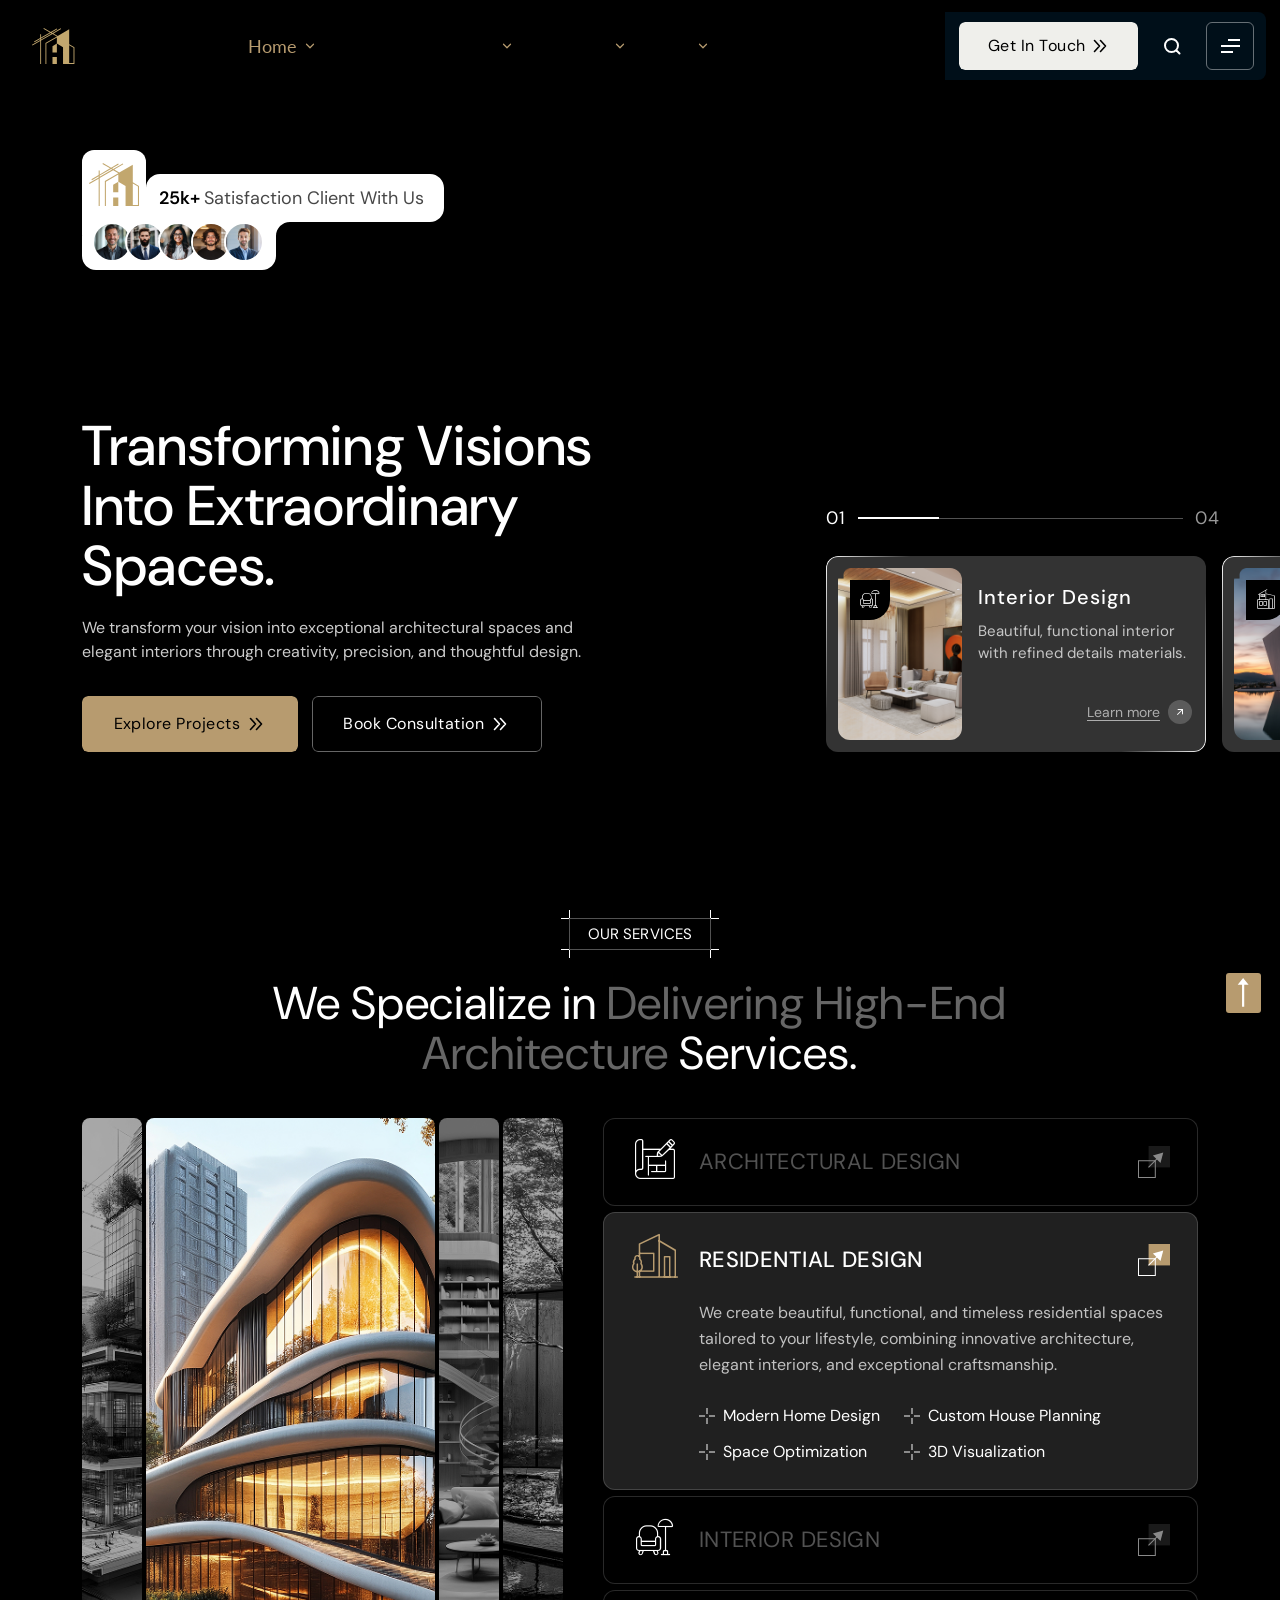
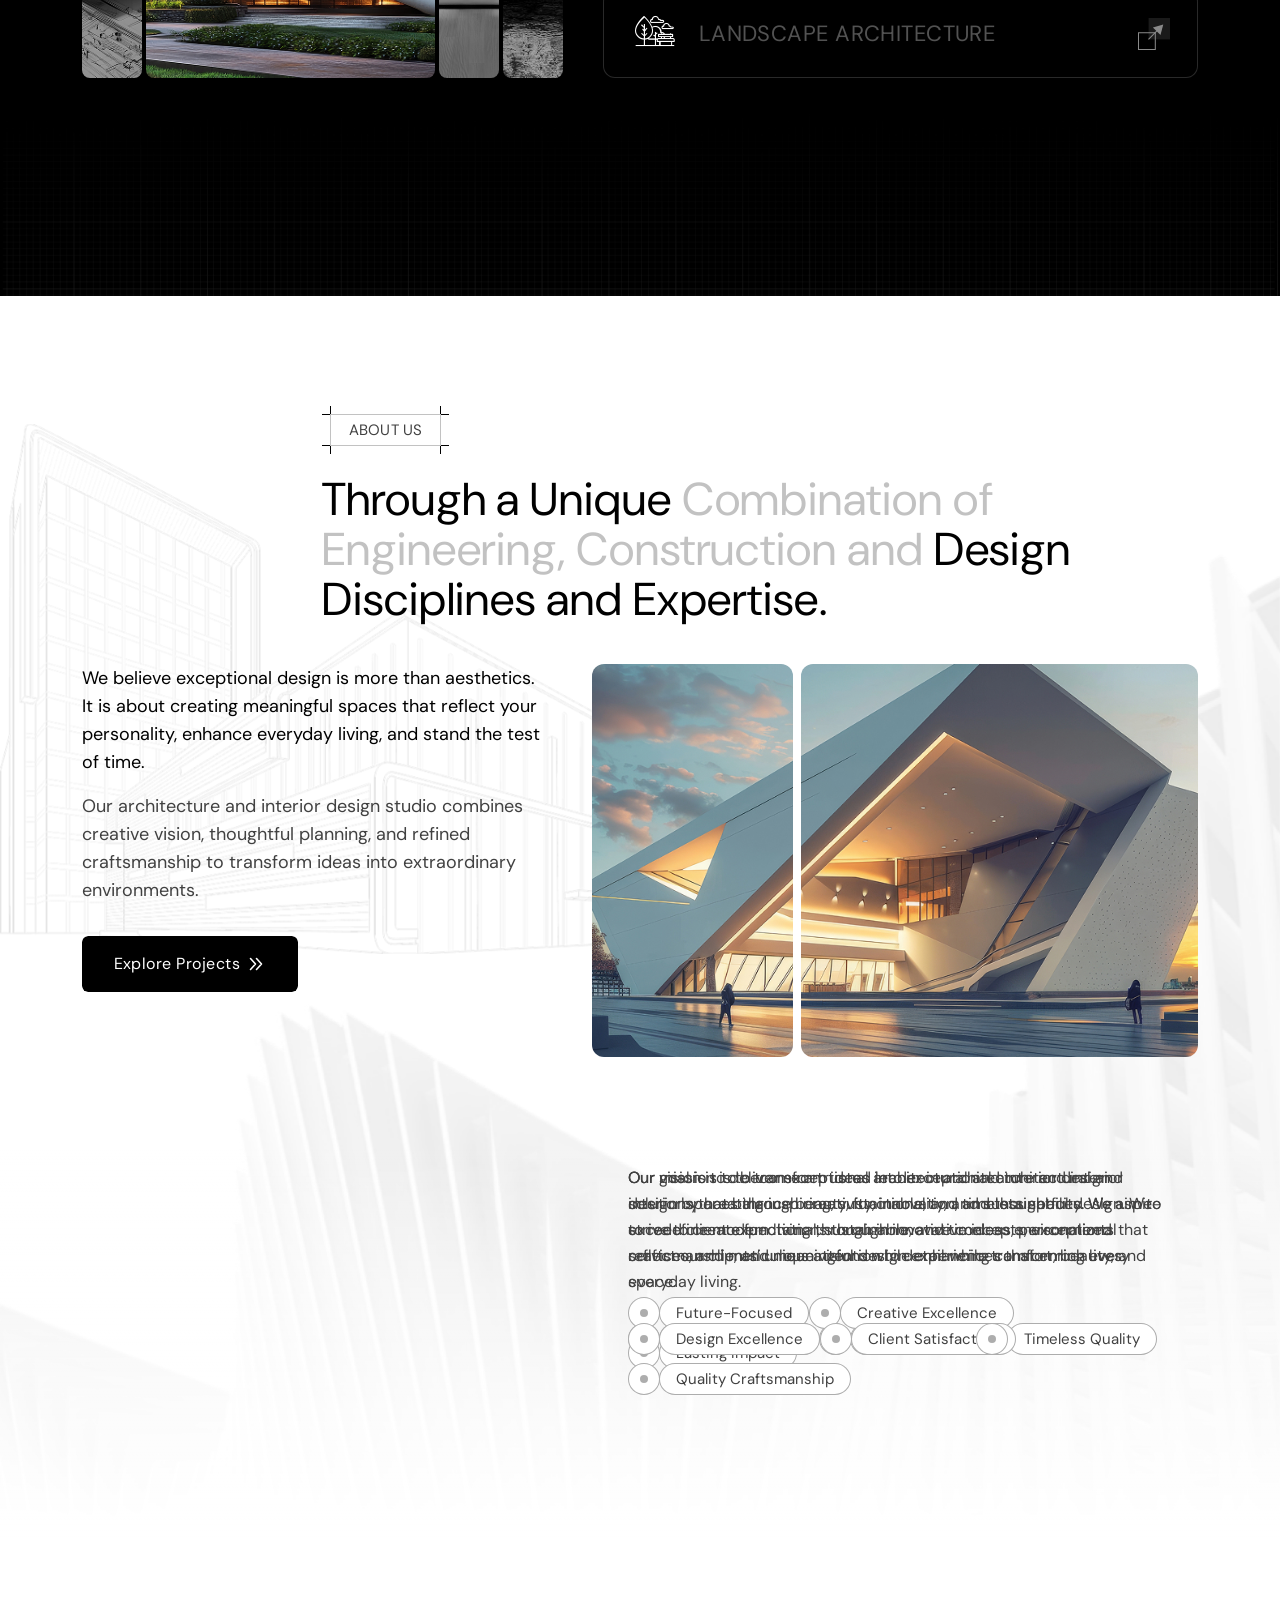
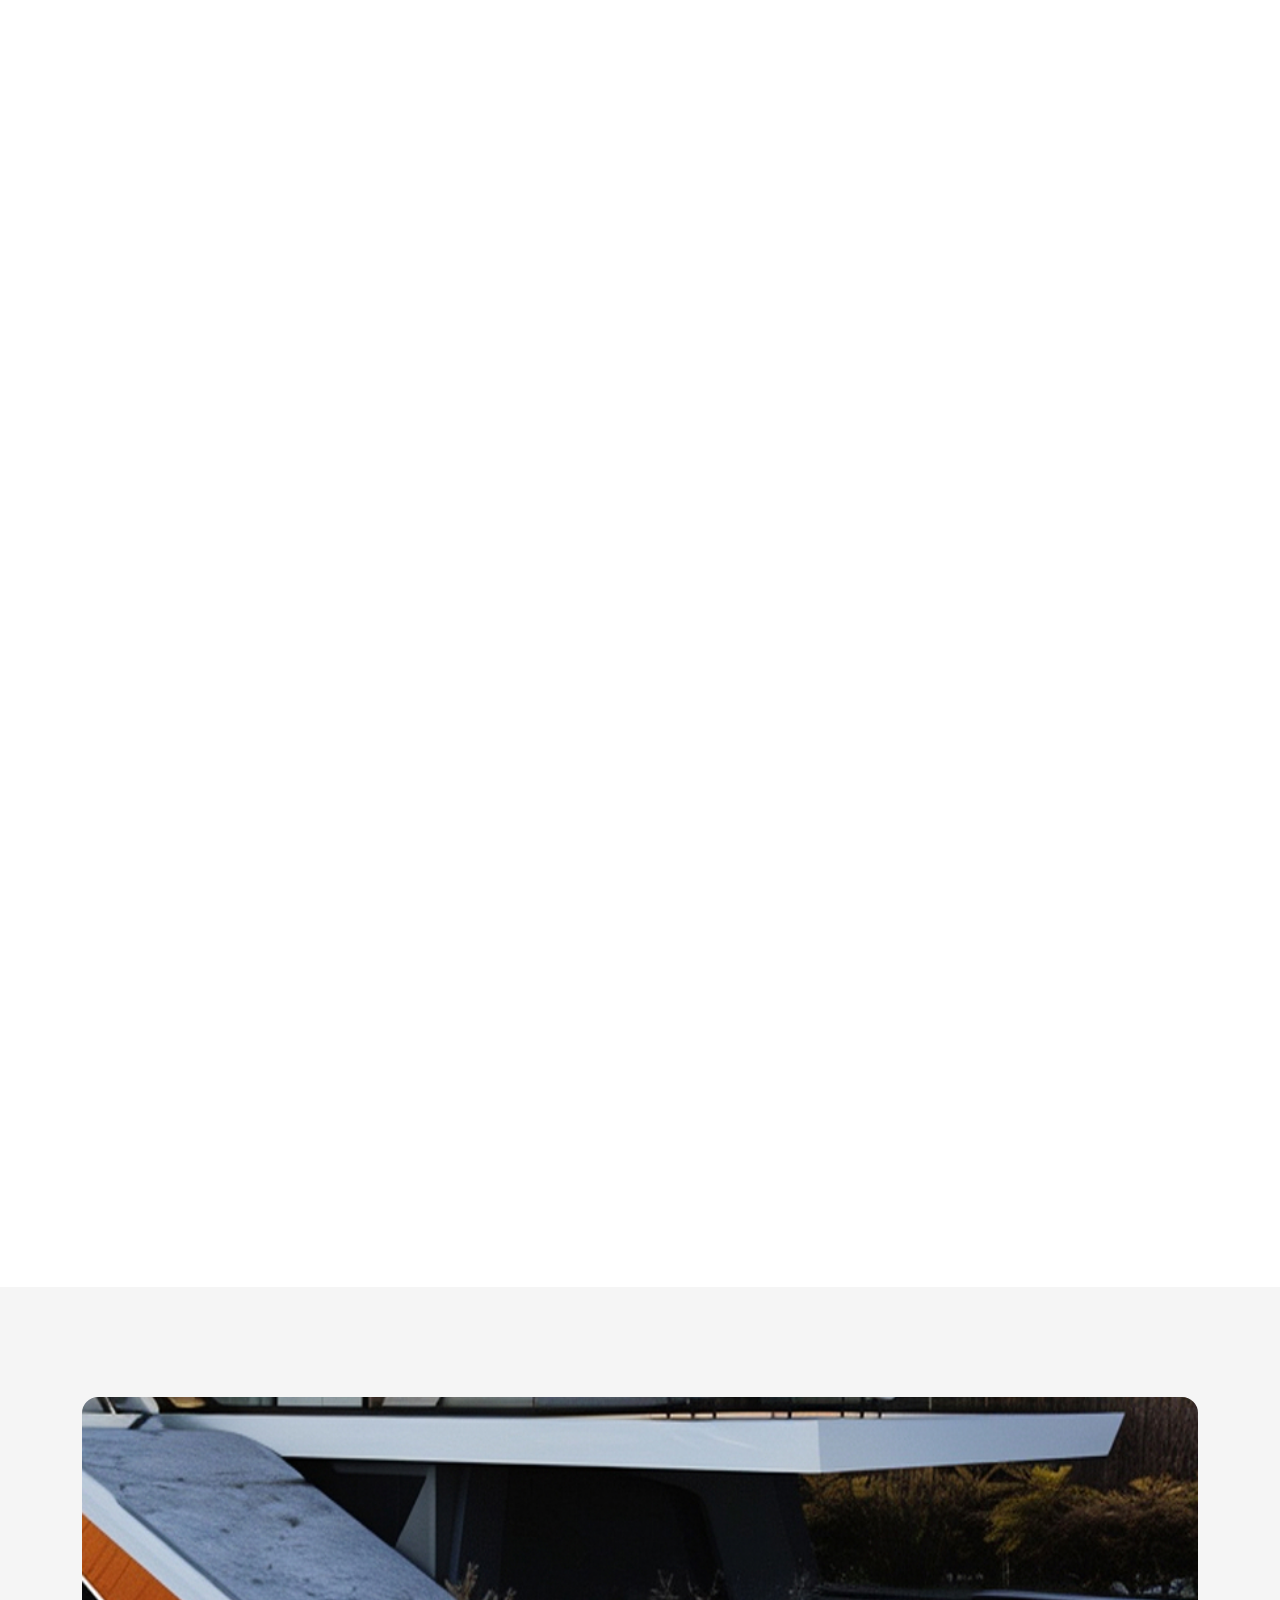
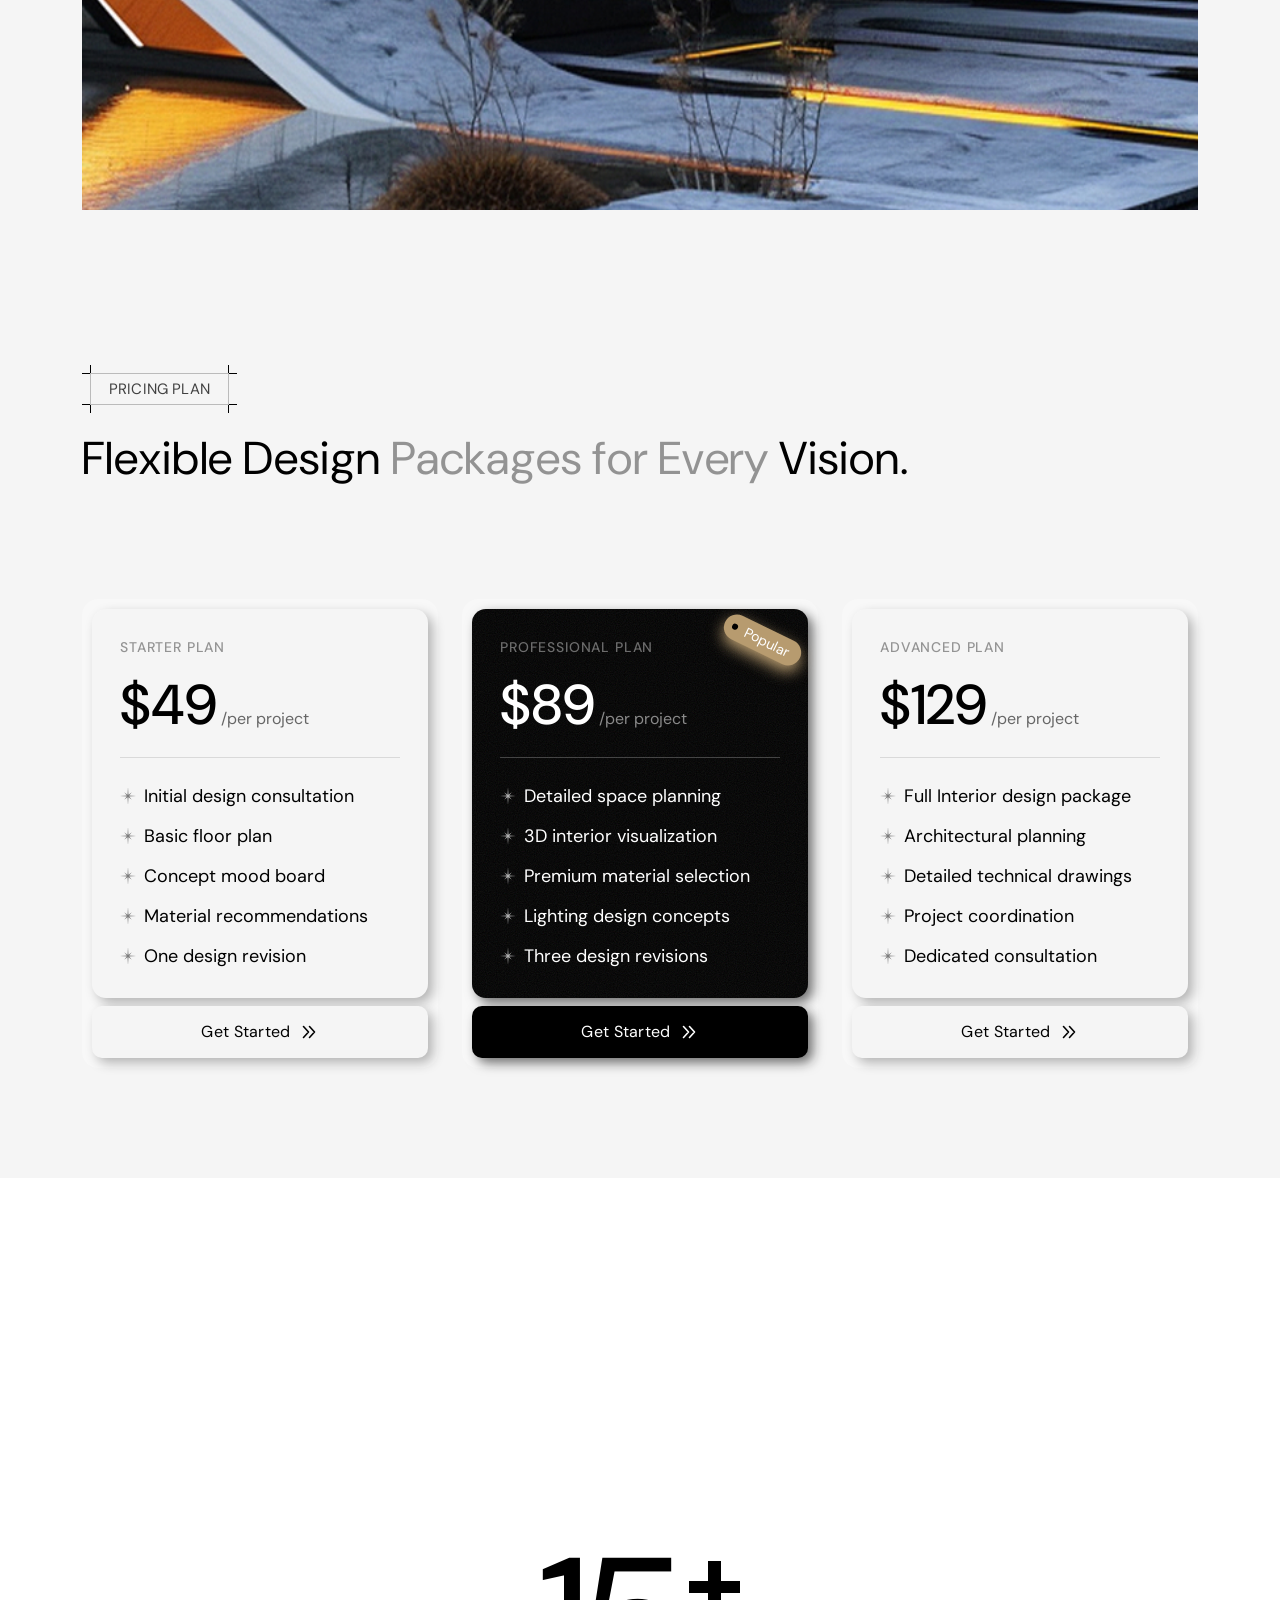
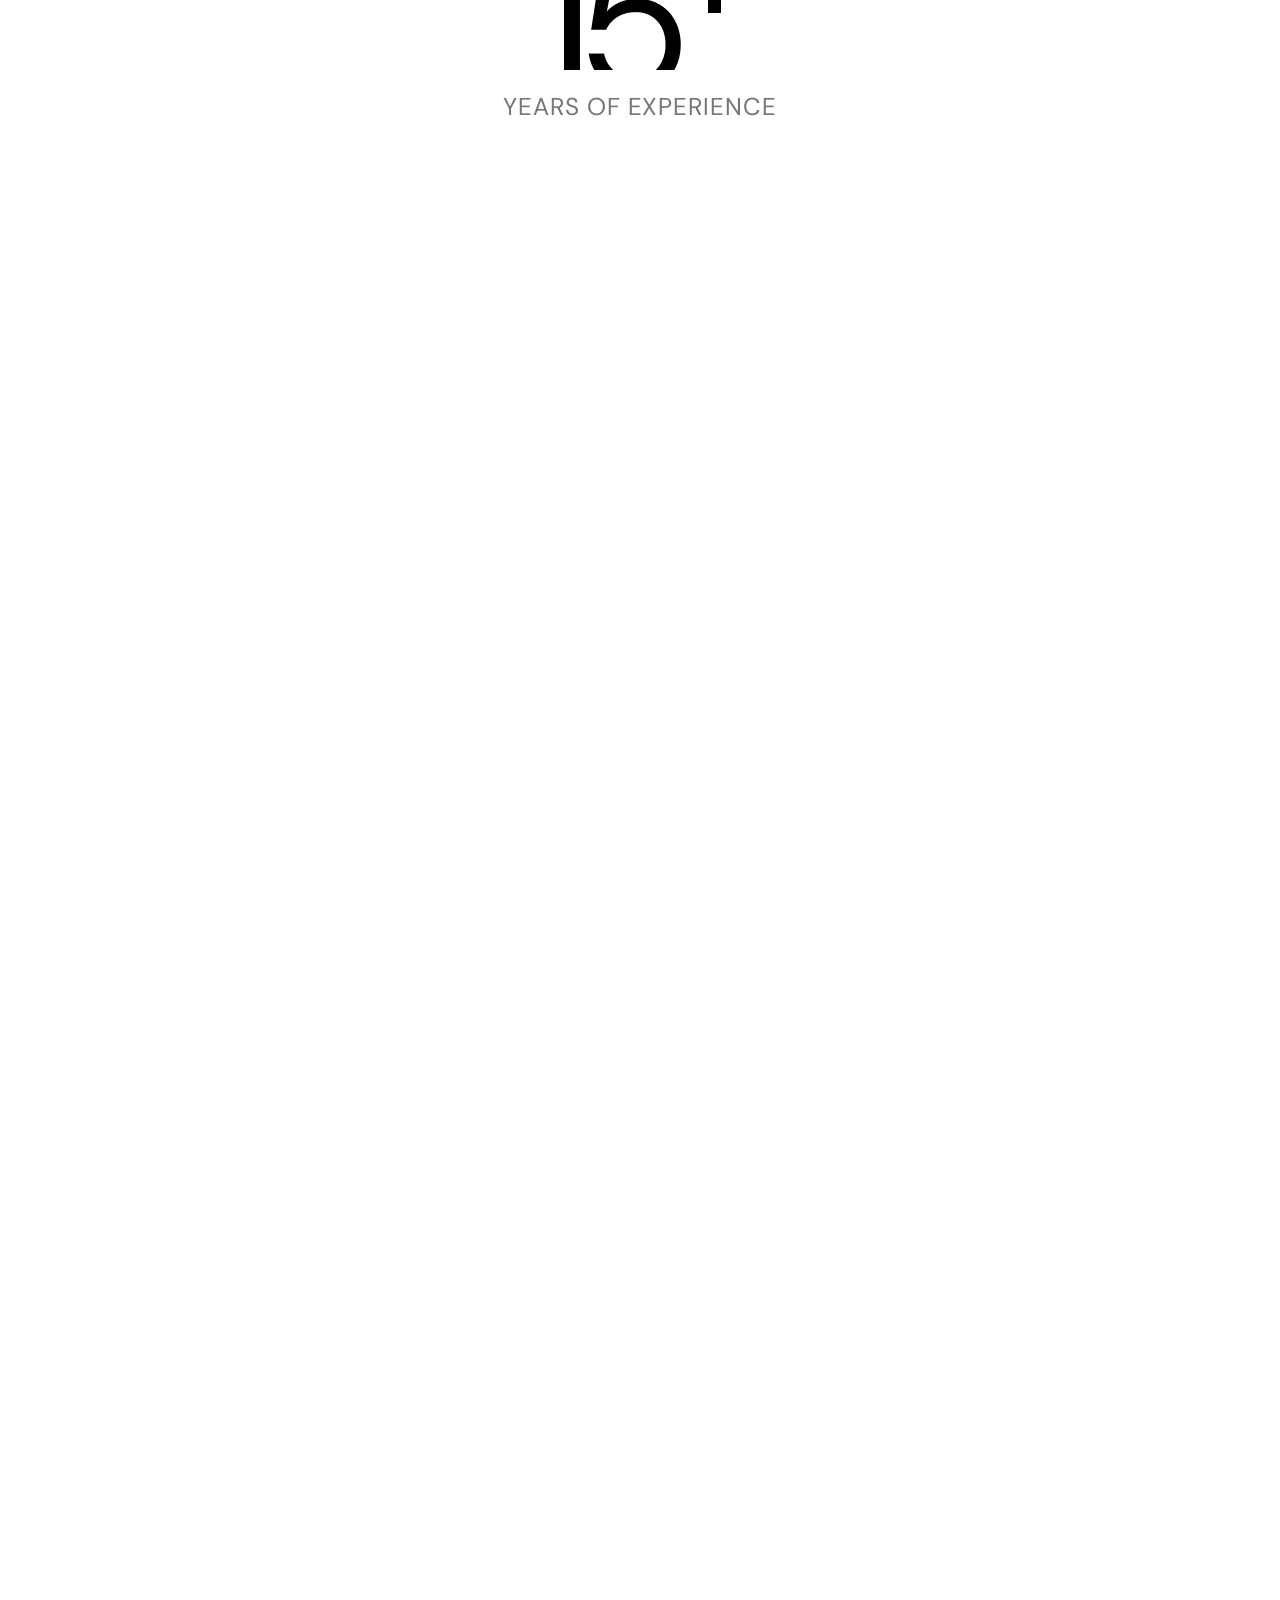
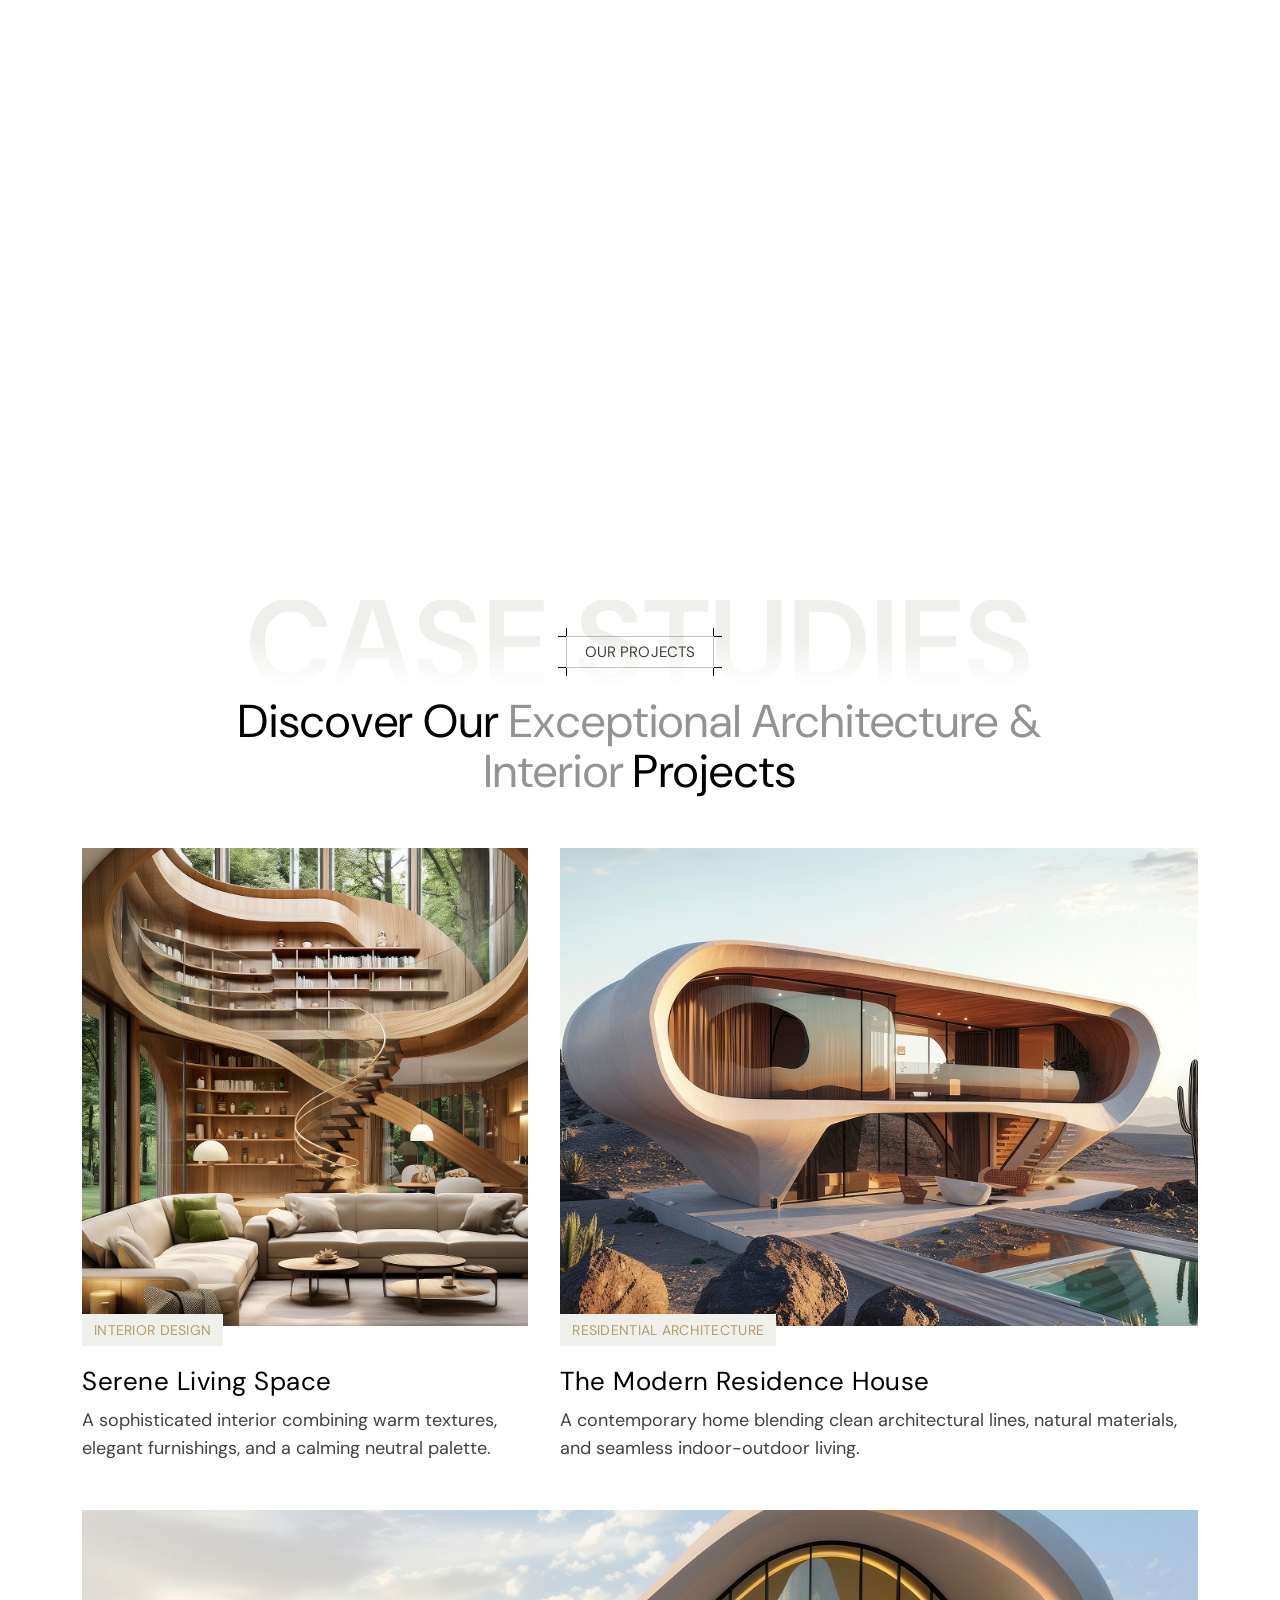
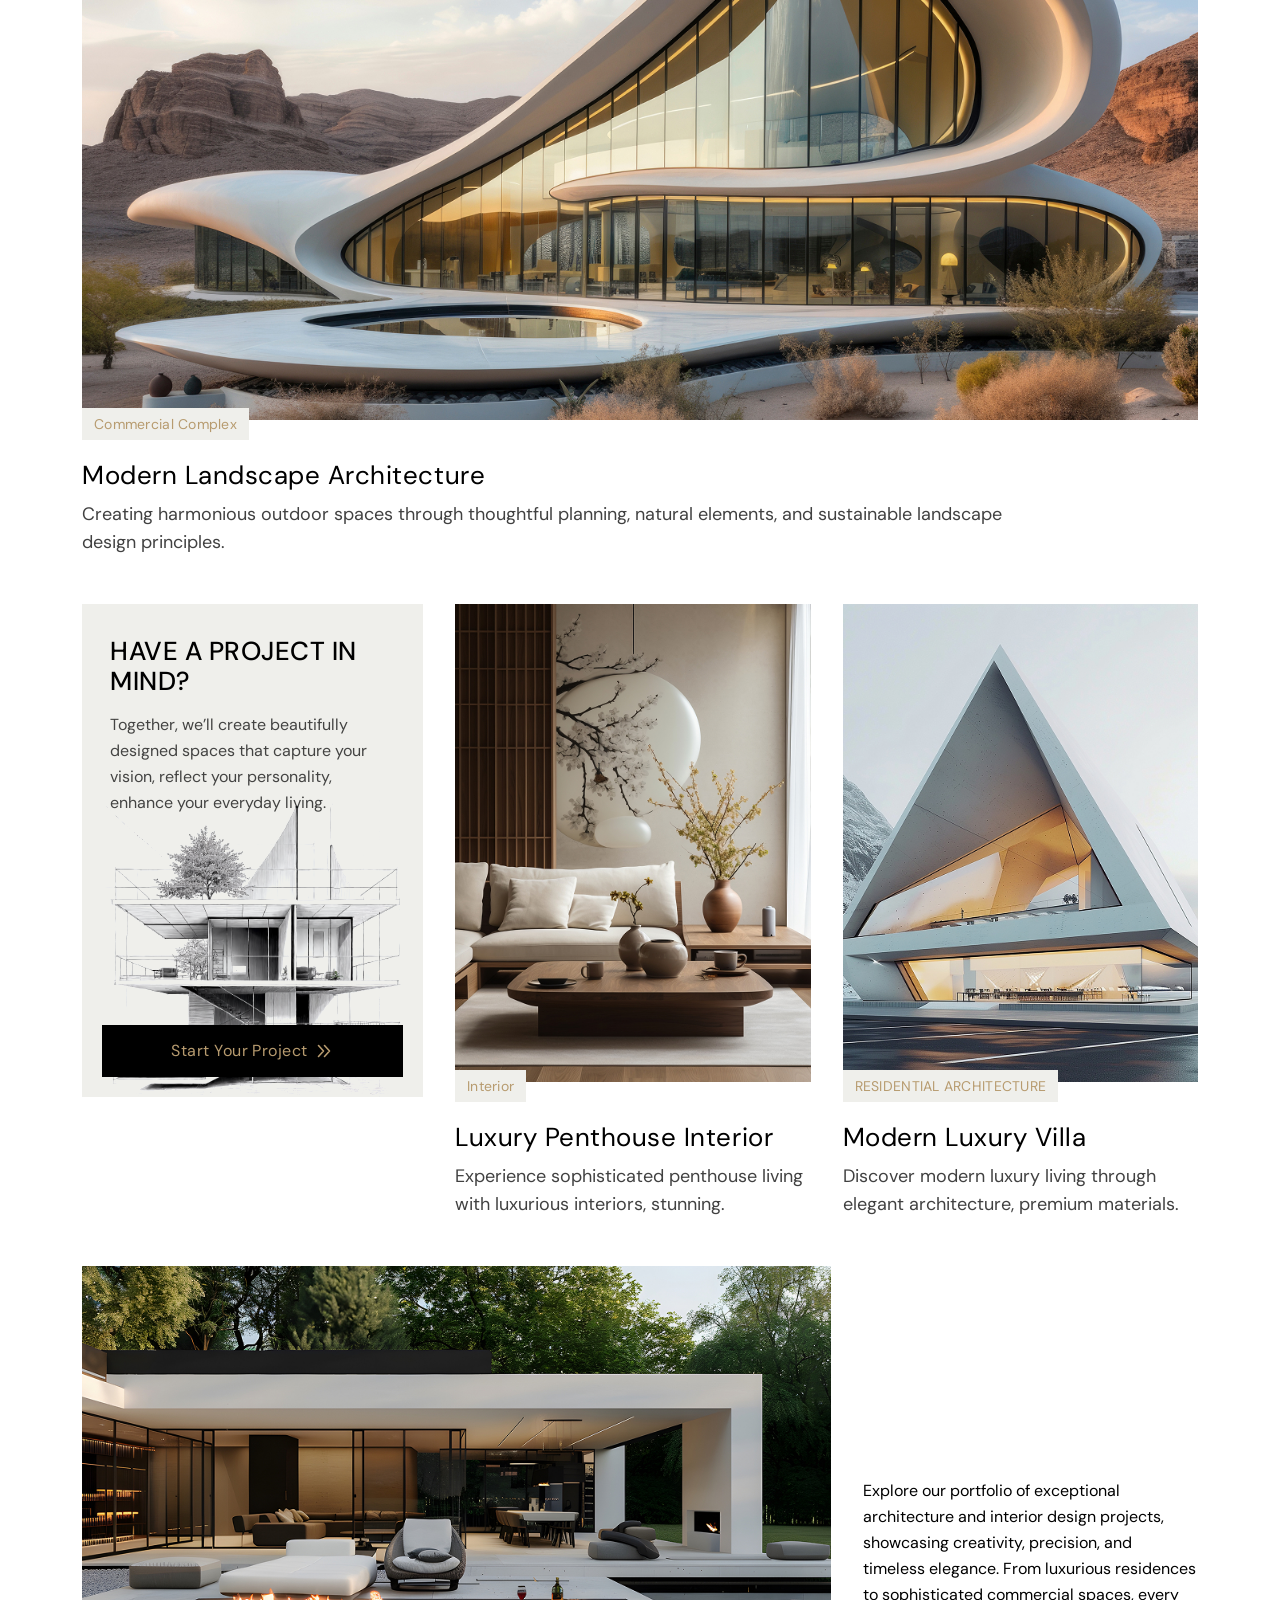
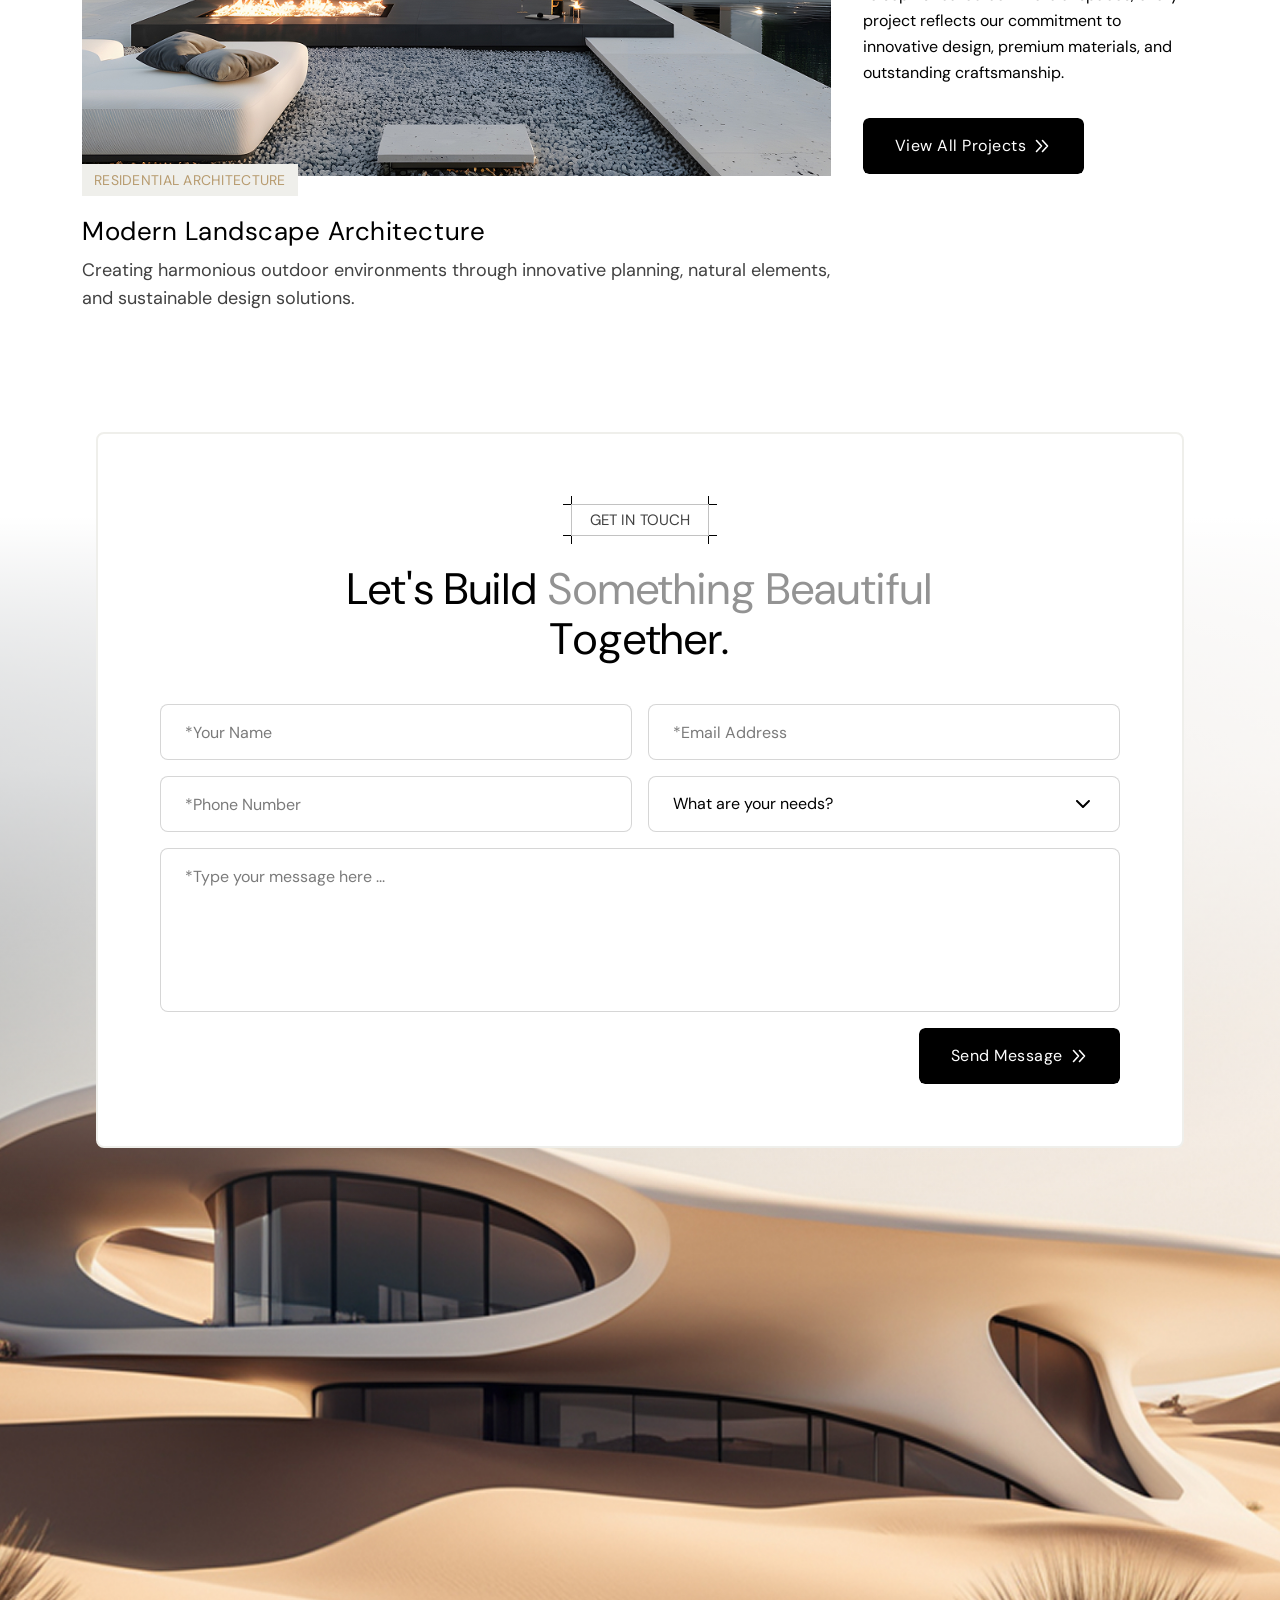
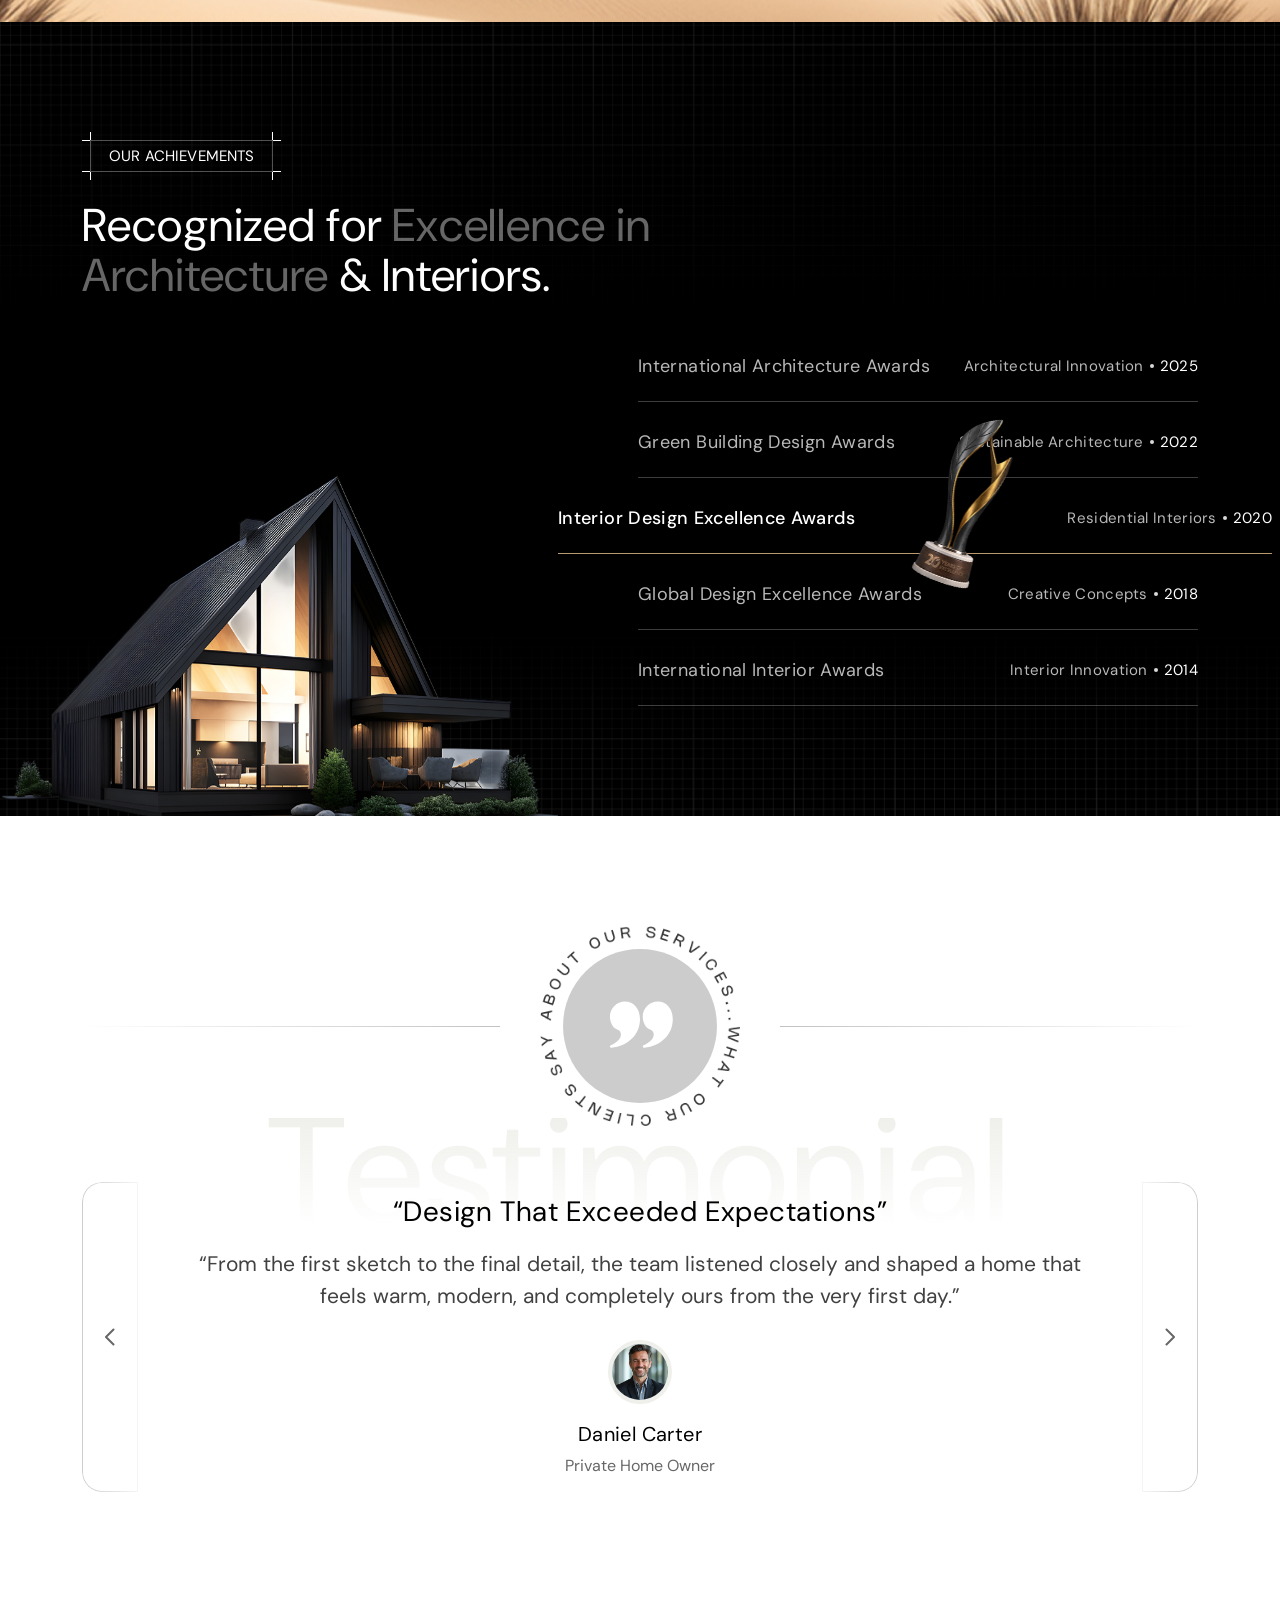
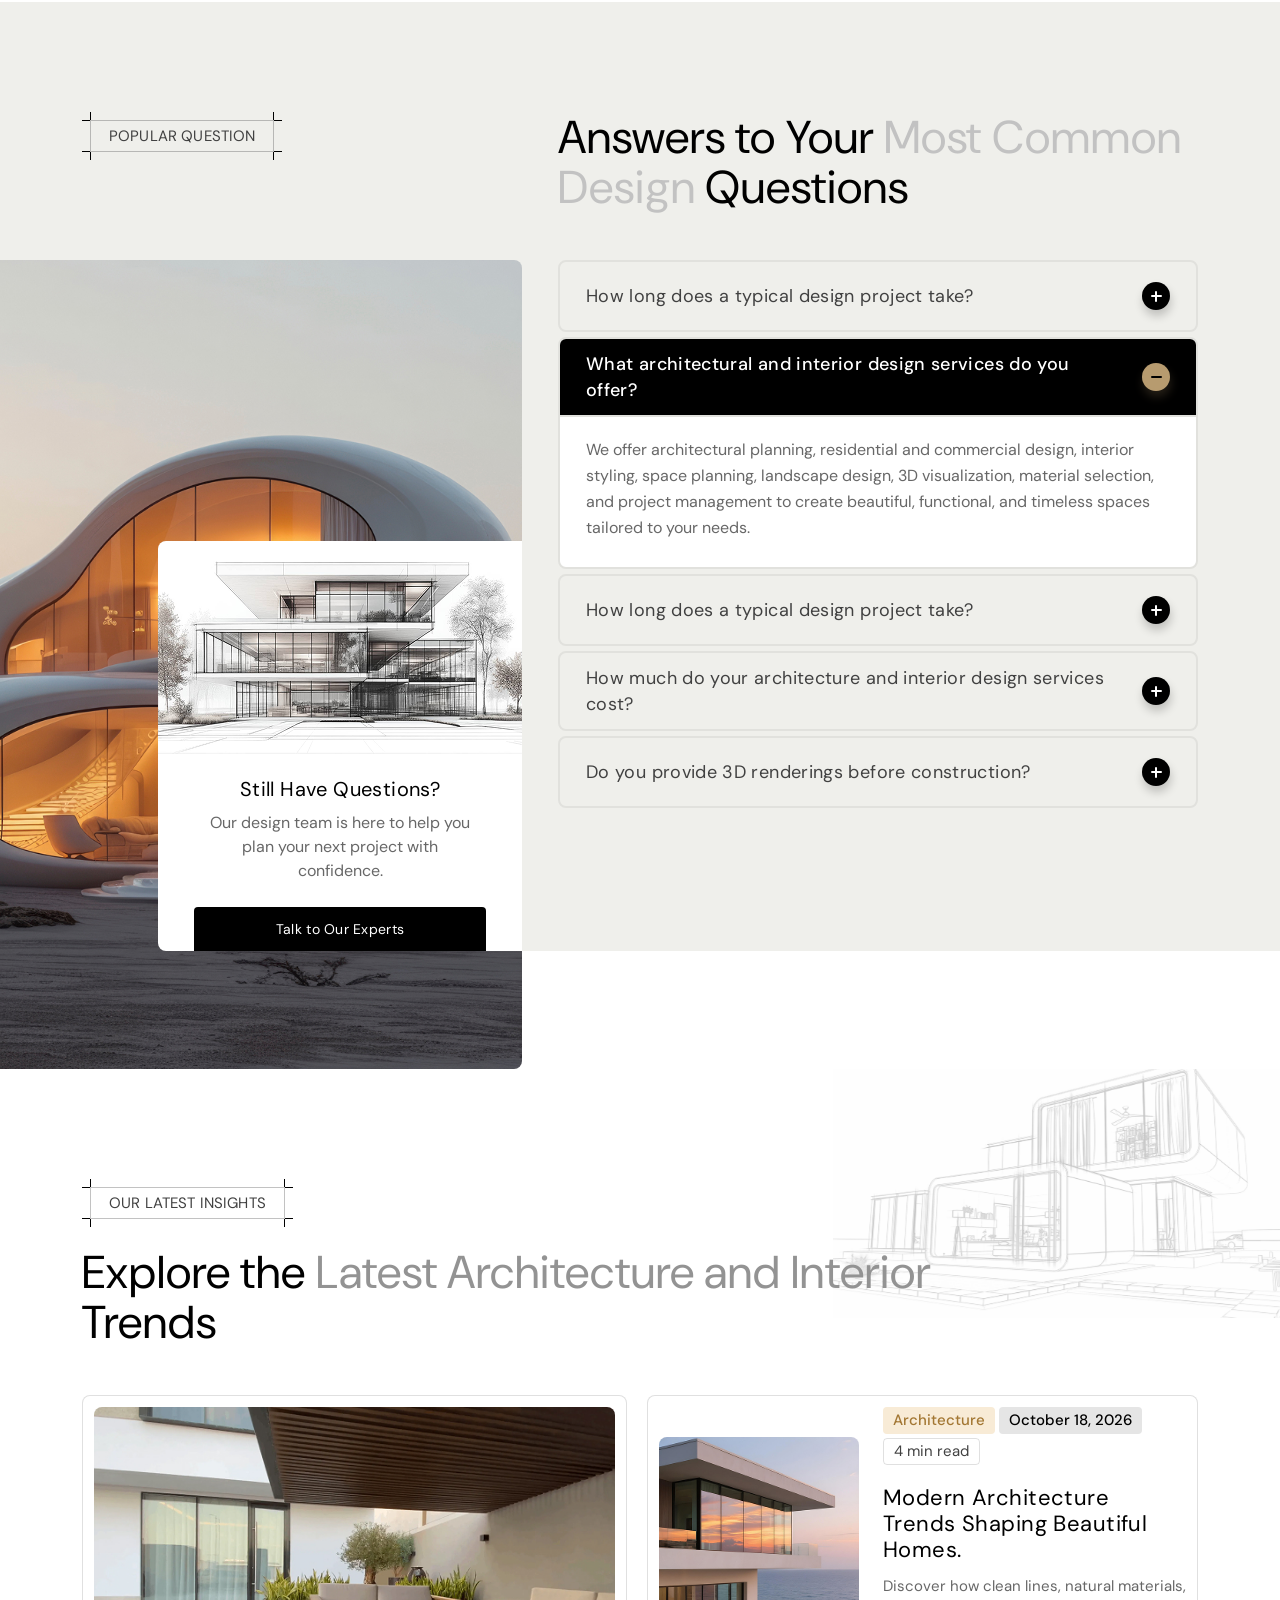
==== commit ccfef6a5: "home-2-done" ====
--- a/index-2.html
+++ b/index-2.html
@@ -433,14 +433,16 @@
 
                     <!-- foot -->
                     <div class="ax-service-2-foot">
-                        <p class="ax-service-2-text">We combine architectural innovation with refined interior design to create beautiful, functional, and timeless spaces tailored to your vision.</p>
-                        <a href="services.html" class="ax-pr-btn-2">
-                            <span class="icon"><svg width="20" height="20" viewBox="0 0 20 20" fill="none" aria-hidden="true"><path d="M4.5 4.5L9.5 10L4.5 15.5M10.5 4.5L15.5 10L10.5 15.5" stroke="currentColor" stroke-width="1.6" stroke-linecap="round" stroke-linejoin="round"/></svg></span>
-                            <span class="label">
-                                <span class="text">View All Services</span>
-                                <svg width="20" height="20" viewBox="0 0 20 20" fill="none" aria-hidden="true"><path d="M4.5 4.5L9.5 10L4.5 15.5M10.5 4.5L15.5 10L10.5 15.5" stroke="currentColor" stroke-width="1.6" stroke-linecap="round" stroke-linejoin="round"/></svg>
-                            </span>
-                        </a>
+                        <p class="ax-service-2-text wow fadeInLeft2">We combine architectural innovation with refined interior design to create beautiful, functional, and timeless spaces tailored to your vision.</p>
+                        <div class="btn-elm wow fadeInRight2">
+                            <a href="services.html" class="ax-pr-btn-2">
+                                <span class="icon"><svg width="20" height="20" viewBox="0 0 20 20" fill="none" aria-hidden="true"><path d="M4.5 4.5L9.5 10L4.5 15.5M10.5 4.5L15.5 10L10.5 15.5" stroke="currentColor" stroke-width="1.6" stroke-linecap="round" stroke-linejoin="round"/></svg></span>
+                                <span class="label">
+                                    <span class="text">View All Services</span>
+                                    <svg width="20" height="20" viewBox="0 0 20 20" fill="none" aria-hidden="true"><path d="M4.5 4.5L9.5 10L4.5 15.5M10.5 4.5L15.5 10L10.5 15.5" stroke="currentColor" stroke-width="1.6" stroke-linecap="round" stroke-linejoin="round"/></svg>
+                                </span>
+                            </a>
+                        </div>
                     </div>
 
                 </div>
@@ -468,15 +470,17 @@
                         <!-- left: the text, the button and the video -->
                         <div class="ax-about-2-left">
                             <div class="ax-about-2-info">
-                                <p class="ax-about-2-lead">We believe exceptional design is more than aesthetics. It is about creating meaningful spaces that reflect your personality, enhance everyday living, and stand the test of time.</p>
-                                <p class="ax-about-2-text">Our architecture and interior design studio combines creative vision, thoughtful planning, and refined craftsmanship to transform ideas into extraordinary environments.</p>
-                                <a href="projects.html" class="ax-pr-btn-2 is-dark">
-                                    <span class="icon"><svg width="20" height="20" viewBox="0 0 20 20" fill="none" aria-hidden="true"><path d="M4.5 4.5L9.5 10L4.5 15.5M10.5 4.5L15.5 10L10.5 15.5" stroke="currentColor" stroke-width="1.6" stroke-linecap="round" stroke-linejoin="round"/></svg></span>
-                                    <span class="label">
-                                        <span class="text">Explore Projects</span>
-                                        <svg width="20" height="20" viewBox="0 0 20 20" fill="none" aria-hidden="true"><path d="M4.5 4.5L9.5 10L4.5 15.5M10.5 4.5L15.5 10L10.5 15.5" stroke="currentColor" stroke-width="1.6" stroke-linecap="round" stroke-linejoin="round"/></svg>
-                                    </span>
-                                </a>
+                                <p class="ax-about-2-lead wow fadeInUp2">We believe exceptional design is more than aesthetics. It is about creating meaningful spaces that reflect your personality, enhance everyday living, and stand the test of time.</p>
+                                <p class="ax-about-2-text wow fadeInUp2">Our architecture and interior design studio combines creative vision, thoughtful planning, and refined craftsmanship to transform ideas into extraordinary environments.</p>
+                                <div class="btn-elm wow fadeInUp2">
+                                    <a href="projects.html" class="ax-pr-btn-2 is-dark">
+                                        <span class="icon"><svg width="20" height="20" viewBox="0 0 20 20" fill="none" aria-hidden="true"><path d="M4.5 4.5L9.5 10L4.5 15.5M10.5 4.5L15.5 10L10.5 15.5" stroke="currentColor" stroke-width="1.6" stroke-linecap="round" stroke-linejoin="round"/></svg></span>
+                                        <span class="label">
+                                            <span class="text">Explore Projects</span>
+                                            <svg width="20" height="20" viewBox="0 0 20 20" fill="none" aria-hidden="true"><path d="M4.5 4.5L9.5 10L4.5 15.5M10.5 4.5L15.5 10L10.5 15.5" stroke="currentColor" stroke-width="1.6" stroke-linecap="round" stroke-linejoin="round"/></svg>
+                                        </span>
+                                    </a>
+                                </div>
                             </div>
                             <div class="ax-about-2-video wa-img-cover wa-video-cover wa-fix">
                                 <video src="assets/img/about/a2-video.mp4" muted loop autoplay playsinline></video>
@@ -485,12 +489,12 @@
 
                         <!-- right: the photo and the mission / vision / goal card -->
                         <div class="ax-about-2-right">
-                            <div class="ax-about-2-photo" role="img" aria-label="Modern architecture at sunset">
+                            <div class="ax-about-2-photo wow fadeInUp2" role="img" aria-label="Modern architecture at sunset">
                                 <div class="ax-about-2-photo-l" data-background="assets/img/about/a2-img.jpg"></div>
                                 <div class="ax-about-2-photo-r" data-background="assets/img/about/a2-img.jpg"></div>
                             </div>
 
-                            <div class="ax-about-2-card">
+                            <div class="ax-about-2-card wow fadeInUp2">
                                 <div class="ax-about-2-tabs" role="tablist">
                                     <button type="button" class="ax-about-2-tab is-active" role="tab" id="about-tab-mission" aria-controls="about-panel-mission" aria-selected="true">
                                         <span class="icon"><i class="flaticon-target" aria-hidden="true"></i></span>
@@ -549,7 +553,7 @@
                 <div class="ax-price-2-img wa-img-cover wa-fix">
                     <img class="wa_parallax_img" src="assets/img/price/p2-img.jpg" alt="Modern white architecture with glass facades">
                 </div>
-                <div class="ax-price-2-bg" data-background="assets/img/price/p2-bg-img.png" aria-hidden="true"></div>
+                <div class="ax-price-2-bg wow fadeInRight2" data-wow-offset="400" data-background="assets/img/price/p2-bg-img.png" aria-hidden="true"></div>
 
                 <div class="container ax-container-1 ax-price-2-container">
 
@@ -557,13 +561,13 @@
                     <div class="ax-price-2-head">
                         <span class="ax-subtitle-2 has-dark">Pricing Plan</span>
                         <h2 class="ax-sec-title-3 has-dark ax-price-2-title wa_blinds_text">Flexible Design <span>Packages for Every</span> Vision.</h2>
-                        <p class="ax-price-2-text">Discover the perfect package for your architectural or interior design project, with tailored solutions that balance creativity, quality, and value.</p>
+                        <p class="ax-price-2-text wow fadeInUp2">Discover the perfect package for your architectural or interior design project, with tailored solutions that balance creativity, quality, and value.</p>
                     </div>
 
                     <!-- cards -->
                     <div class="ax-price-2-plate">
                         <div class="ax-price-2-cards">
-                            <div class="ax-price-2-card">
+                            <div class="ax-price-2-card wow fadeInRight2">
                                 <div class="ax-price-2-card-in">
                                     <div class="ax-price-2-card-top">
                                         <span class="ax-price-2-card-plan">Starter Plan</span>
@@ -585,7 +589,7 @@
                                     </a>
                                 </div>
                             </div>
-                            <div class="ax-price-2-card is-dark">
+                            <div class="ax-price-2-card is-dark wow fadeInRight2" data-wow-delay=".2s">
                                 <div class="ax-price-2-card-in">
                                     <div class="ax-price-2-card-top">
                                         <span class="ax-price-2-card-plan">Professional Plan</span>
@@ -608,7 +612,7 @@
                                 </div>
                                 <span class="ax-price-2-tag">Popular</span>
                             </div>
-                            <div class="ax-price-2-card">
+                            <div class="ax-price-2-card wow fadeInRight2" data-wow-delay=".3s">
                                 <div class="ax-price-2-card-in">
                                     <div class="ax-price-2-card-top">
                                         <span class="ax-price-2-card-plan">Advanced Plan</span>
@@ -799,35 +803,457 @@
             <!-- project-end -->
 
 
-
-            <br>
-            <br>
-            <br>
-            <br>
-            <br>
-            <br>
-            <br>
-            <br>
-            <br>
-            <br>
-            <br>
-            <br>
-            <br>
-            <br>
-            <br>
-            <br>
-            <br>
-            <br>
-            <br>
-            <br>
-            <br>
-            <br>
-            <br>
-            <br>
-            <br>
-            <br>
-            <br>
-            <br>
+            <!-- contact-start -->
+            <section class="ax-contact-2-area">
+
+                <!-- background: the photo and the white fade over its sky -->
+                <div class="ax-contact-2-bg wa-img-cover wa-fix"><img src="assets/img/contact/c2-bg-img.jpg" alt="Curved white villa among the desert dunes"></div>
+                <span class="ax-contact-2-fade" aria-hidden="true"></span>
+
+                <!-- card: the head and the form -->
+                <div class="ax-contact-2-card wow fadeInUp2">
+                    <div class="ax-contact-2-head">
+                        <span class="ax-subtitle-2 has-dark">Get In Touch</span>
+                        <h2 class="ax-sec-title-3 has-dark ax-contact-2-title wa_blinds_text">Let's Build <span>Something Beautiful</span> Together.</h2>
+                    </div>
+
+                    <form action="#" method="post" class="ax-contact-2-form">
+                        <div class="ax-contact-2-field">
+                            <input type="text" name="name" class="ax-contact-2-input" placeholder="*Your Name" aria-label="Your name" autocomplete="name" required>
+                        </div>
+                        <div class="ax-contact-2-field">
+                            <input type="email" name="email" class="ax-contact-2-input" placeholder="*Email Address" aria-label="Email address" autocomplete="email" required>
+                        </div>
+                        <div class="ax-contact-2-field">
+                            <input type="tel" name="phone" class="ax-contact-2-input" placeholder="*Phone Number" aria-label="Phone number" autocomplete="tel" required>
+                        </div>
+                        <div class="ax-contact-2-field">
+                            <select name="needs" class="ax-contact-2-select" aria-label="What are your needs?" required>
+                                <option value="" selected disabled>What are your needs?</option>
+                                <option value="architecture">Architecture Design</option>
+                                <option value="interior">Interior Design</option>
+                                <option value="landscape">Landscape Design</option>
+                                <option value="renovation">Renovation</option>
+                                <option value="consultation">Consultation</option>
+                            </select>
+                        </div>
+                        <div class="ax-contact-2-field is-wide">
+                            <textarea name="message" class="ax-contact-2-input is-area" placeholder="*Type your message here ..." aria-label="Your message" required></textarea>
+                        </div>
+                        <div class="ax-contact-2-foot">
+                            <button type="submit" class="ax-pr-btn-2 is-dark ax-contact-2-submit">
+                                <span class="icon"><svg width="20" height="20" viewBox="0 0 20 20" fill="none" aria-hidden="true"><path d="M4.5 4.5L9.5 10L4.5 15.5M10.5 4.5L15.5 10L10.5 15.5" stroke="currentColor" stroke-width="1.6" stroke-linecap="round" stroke-linejoin="round"/></svg></span>
+                                <span class="label">
+                                    <span class="text">Send Message</span>
+                                    <svg width="20" height="20" viewBox="0 0 20 20" fill="none" aria-hidden="true"><path d="M4.5 4.5L9.5 10L4.5 15.5M10.5 4.5L15.5 10L10.5 15.5" stroke="currentColor" stroke-width="1.6" stroke-linecap="round" stroke-linejoin="round"/></svg>
+                                </span>
+                            </button>
+                        </div>
+                    </form>
+                </div>
+            </section>
+            <!-- contact-end -->
+
+
+            <!-- award-start -->
+            <section class="ax-award-2-area">
+
+                <!-- grid lines: top and foot -->
+                <div class="ax-award-2-line is-top wa-img-cover wa-fix"><img src="assets/img/award/a2-bg-line-1.png" alt=""></div>
+                <div class="ax-award-2-line is-bottom wa-img-cover wa-fix"><img src="assets/img/award/a2-bg-line-2.png" alt=""></div>
+
+                <div class="container ax-container-1 ax-award-2-container">
+
+                    <!-- head -->
+                    <div class="ax-award-2-head">
+                        <span class="ax-subtitle-2">Our Achievements</span>
+                        <h2 class="ax-sec-title-3 ax-award-2-title wa_blinds_text">Recognized for <span>Excellence in Architecture</span> &amp; Interiors.</h2>
+                    </div>
+
+                    <!-- awards: the row under the mouse opens and its cup stands up -->
+                    <ul class="wa-ul ax-award-2-list ">
+                        <li class="ax-award-2-item wow fadeInUp2" tabindex="0">
+                            <h3 class="ax-award-2-name">International Architecture Awards</h3>
+                            <div class="ax-award-2-meta"><span class="ax-award-2-cat">Architectural Innovation</span><span class="ax-award-2-dot" aria-hidden="true"></span><span class="ax-award-2-year">2025</span></div>
+                            <div class="ax-award-2-trophy wa-img-cover"><img src="assets/img/award/a2-img-2.png" alt="" aria-hidden="true"></div>
+                        </li>
+                        <li class="ax-award-2-item wow fadeInUp2" tabindex="0">
+                            <h3 class="ax-award-2-name">Green Building Design Awards</h3>
+                            <div class="ax-award-2-meta"><span class="ax-award-2-cat">Sustainable Architecture</span><span class="ax-award-2-dot" aria-hidden="true"></span><span class="ax-award-2-year">2022</span></div>
+                            <div class="ax-award-2-trophy wa-img-cover"><img src="assets/img/award/a2-img-3.png" alt="" aria-hidden="true"></div>
+                        </li>
+                        <li class="ax-award-2-item is-active wow fadeInUp2" tabindex="0">
+                            <h3 class="ax-award-2-name">Interior Design Excellence Awards</h3>
+                            <div class="ax-award-2-meta"><span class="ax-award-2-cat">Residential Interiors</span><span class="ax-award-2-dot" aria-hidden="true"></span><span class="ax-award-2-year">2020</span></div>
+                            <div class="ax-award-2-trophy wa-img-cover"><img src="assets/img/award/a2-img-1.png" alt="" aria-hidden="true"></div>
+                        </li>
+                        <li class="ax-award-2-item wow fadeInUp2" tabindex="0">
+                            <h3 class="ax-award-2-name">Global Design Excellence Awards</h3>
+                            <div class="ax-award-2-meta"><span class="ax-award-2-cat">Creative Concepts</span><span class="ax-award-2-dot" aria-hidden="true"></span><span class="ax-award-2-year">2018</span></div>
+                            <div class="ax-award-2-trophy wa-img-cover"><img src="assets/img/award/a2-img-4.png" alt="" aria-hidden="true"></div>
+                        </li>
+                        <li class="ax-award-2-item wow fadeInUp2" tabindex="0">
+                            <h3 class="ax-award-2-name">International Interior Awards</h3>
+                            <div class="ax-award-2-meta"><span class="ax-award-2-cat">Interior Innovation</span><span class="ax-award-2-dot" aria-hidden="true"></span><span class="ax-award-2-year">2014</span></div>
+                            <div class="ax-award-2-trophy wa-img-cover"><img src="assets/img/award/a2-img-5.png" alt="" aria-hidden="true"></div>
+                        </li>
+                    </ul>
+                </div>
+
+                <!-- the house: cut by the left edge and the foot -->
+                <div class="ax-award-2-img wa-img-cover wa-fix">
+                    <img class="slideInUp2 wow " data-wow-offset="400" src="assets/img/award/a2-bg-img.png" alt="Modern black house with a lit glass front">
+                </div>
+            </section>
+            <!-- award-end -->
+
+
+            <!-- testimonial-start -->
+            <section class="ax-testimonial-2-area">
+                <div class="container ax-container-1">
+
+                    <!-- head: the line, the round video with the turning words, the line -->
+                    <div class="ax-testimonial-2-head">
+                        <span class="ax-testimonial-2-line is-left" aria-hidden="true"></span>
+                        <div class="ax-testimonial-2-badge">
+                            <div class="ax-testimonial-2-ring wa-img-cover"><img src="assets/img/testimonial/t2-circle-text.png" alt="" aria-hidden="true"></div>
+                            <div class="ax-testimonial-2-circle wa-img-cover wa-video-cover wa-fix">
+                                <video src="assets/img/testimonial/t2-circle-video.mp4" muted loop autoplay playsinline></video>
+                            </div>
+                            <span class="ax-testimonial-2-quote" aria-hidden="true">
+                                <svg width="80" height="80" viewBox="0 0 80 80" fill="none"><path d="M21.6666 10C32.314 10 39.9999 18.7902 39.9997 31.8054C39.9315 50.7159 25.7155 64.0861 5.20699 66.6538C3.30429 66.892 2.57063 64.2562 4.32277 63.4771C12.1921 59.978 16.1665 55.5377 16.6798 51.1428C17.0634 47.8592 15.2784 44.9829 13.037 44.4443C7.22643 43.0481 3.33327 35.812 3.33327 28.3333C3.33327 18.2081 11.5414 10 21.6666 10Z" fill="currentColor"/><path d="M61.6666 10C72.314 10 79.9999 18.7902 79.9997 31.8054C79.9315 50.7159 65.7155 64.0861 45.207 66.6538C43.3043 66.892 42.5706 64.2562 44.3228 63.4771C52.1921 59.978 56.1665 55.5377 56.6798 51.1428C57.0634 47.8592 55.2784 44.9829 53.037 44.4443C47.2264 43.0481 43.3333 35.812 43.3333 28.3333C43.3333 18.2081 51.5414 10 61.6666 10Z" fill="currentColor"/></svg>
+                            </span>
+                        </div>
+                        <span class="ax-testimonial-2-line is-right" aria-hidden="true"></span>
+                    </div>
+
+                    <!-- box: the big pale word behind, the slider between the two arrow panels -->
+                    <div class="ax-testimonial-2-box wow fadeInUp2">
+                        <span class="ax-testimonial-2-word" aria-hidden="true">Testimonial</span>
+
+                        <button type="button" class="ax-testimonial-2-arrow is-prev" aria-label="Previous testimonial">
+                            <svg width="28" height="28" viewBox="0 0 28 28" fill="none" aria-hidden="true"><path d="M17.5 6.5L10 14L17.5 21.5" stroke="currentColor" stroke-width="2" stroke-linecap="round" stroke-linejoin="round"/></svg>
+                        </button>
+
+                        <div class="swiper ax-testimonial-2-slider">
+                            <div class="swiper-wrapper">
+                                <div class="swiper-slide ax-testimonial-2-slide" data-follow="0">
+                                    <div class="ax-testimonial-2-content">
+                                        <h3 class="ax-testimonial-2-title">&ldquo;Our Dream Space Became Reality&rdquo;</h3>
+                                        <p class="ax-testimonial-2-text">&ldquo;The team transformed our vision into a stunning, functional space with exceptional attention to detail, timeless design, and outstanding professionalism throughout.&rdquo;</p>
+                                    </div>
+                                    <div class="ax-testimonial-2-author">
+                                        <div class="ax-testimonial-2-avatar wa-img-cover wa-fix"><img src="assets/img/testimonial/t1-author-4.jpg" alt="Kristin Watson"></div>
+                                        <div class="ax-testimonial-2-info">
+                                            <h4 class="ax-testimonial-2-name">Kristin Watson</h4>
+                                            <span class="ax-testimonial-2-role">Commercial Project Manager</span>
+                                        </div>
+                                    </div>
+                                </div>
+                                <div class="swiper-slide ax-testimonial-2-slide" data-follow="1">
+                                    <div class="ax-testimonial-2-content">
+                                        <h3 class="ax-testimonial-2-title">&ldquo;Design That Exceeded Expectations&rdquo;</h3>
+                                        <p class="ax-testimonial-2-text">&ldquo;From the first sketch to the final detail, the team listened closely and shaped a home that feels warm, modern, and completely ours from the very first day.&rdquo;</p>
+                                    </div>
+                                    <div class="ax-testimonial-2-author">
+                                        <div class="ax-testimonial-2-avatar wa-img-cover wa-fix"><img src="assets/img/testimonial/t1-author-1.jpg" alt="Daniel Carter"></div>
+                                        <div class="ax-testimonial-2-info">
+                                            <h4 class="ax-testimonial-2-name">Daniel Carter</h4>
+                                            <span class="ax-testimonial-2-role">Private Home Owner</span>
+                                        </div>
+                                    </div>
+                                </div>
+                                <div class="swiper-slide ax-testimonial-2-slide" data-follow="2">
+                                    <div class="ax-testimonial-2-content">
+                                        <h3 class="ax-testimonial-2-title">&ldquo;A Seamless and Inspiring Journey&rdquo;</h3>
+                                        <p class="ax-testimonial-2-text">&ldquo;Their creativity, clear communication, and respect for our budget made the whole renovation smooth, and the finished lobby of our hotel is simply unforgettable.&rdquo;</p>
+                                    </div>
+                                    <div class="ax-testimonial-2-author">
+                                        <div class="ax-testimonial-2-avatar wa-img-cover wa-fix"><img src="assets/img/testimonial/t1-author-3.jpg" alt="Sophia Martinez"></div>
+                                        <div class="ax-testimonial-2-info">
+                                            <h4 class="ax-testimonial-2-name">Sophia Martinez</h4>
+                                            <span class="ax-testimonial-2-role">Boutique Hotel Owner</span>
+                                        </div>
+                                    </div>
+                                </div>
+                            </div>
+                        </div>
+
+                        <!-- the photo that follows the mouse over the slider: the one of the slide under it -->
+                        <div class="ax-testimonial-2-follow" aria-hidden="true">
+                            <div class="ax-testimonial-2-follow-img is-active wa-img-cover wa-fix"><img src="assets/img/testimonial/t2-item-img-1.jpg" alt=""></div>
+                            <div class="ax-testimonial-2-follow-img wa-img-cover wa-fix"><img src="assets/img/testimonial/t2-item-img-2.jpg" alt=""></div>
+                            <div class="ax-testimonial-2-follow-img wa-img-cover wa-fix"><img src="assets/img/testimonial/t2-item-img-3.jpg" alt=""></div>
+                        </div>
+
+                        <button type="button" class="ax-testimonial-2-arrow is-next" aria-label="Next testimonial">
+                            <svg width="28" height="28" viewBox="0 0 28 28" fill="none" aria-hidden="true"><path d="M10.5 6.5L18 14L10.5 21.5" stroke="currentColor" stroke-width="2" stroke-linecap="round" stroke-linejoin="round"/></svg>
+                        </button>
+                    </div>
+
+                </div>
+            </section>
+            <!-- testimonial-end -->
+
+            <!-- faq-start -->
+            <section class="ax-faq-2-area">
+                <div class="container ax-container-1">
+
+                    <!-- head -->
+                    <div class="ax-faq-2-head">
+                        <span class="ax-subtitle-2 has-dark">Popular question</span>
+                        <h2 class="ax-sec-title-3 has-dark ax-faq-2-title wa_blinds_text">Answers to Your <span>Most Common Design</span> Questions</h2>
+                    </div>
+
+                </div>
+
+                <!-- body: the picture with the card on the left (out of the container), the questions on the right -->
+                <div class="ax-faq-2-body">
+                    <div class="ax-faq-2-media">
+                        <div class="ax-faq-2-img wa-img-cover wa-fix">
+                            <img class="wa_parallax_img" src="assets/img/faqs/f2-img-1.jpg" alt="">
+                        </div>
+                        <div class="ax-faq-2-cta">
+                            <div class="ax-faq-2-cta-img wa-img-cover wa-fix"><img src="assets/img/faqs/f2-img-2.png" alt="" aria-hidden="true"></div>
+                            <h3 class="ax-faq-2-cta-title">Still Have Questions?</h3>
+                            <p class="ax-faq-2-cta-text">Our design team is here to help you plan your next project with confidence.</p>
+                            <a href="contact-us.html" class="ax-faq-2-cta-btn">Talk to Our Experts</a>
+                        </div>
+                    </div>
+
+                    <div class="container ax-container-1">
+                        <!-- one open at a time, the first one with is-open starts open -->
+                        <ul class="wa-ul ax-faq-2-list">
+                            <li class="ax-faq-2-item wow fadeInUp2">
+                                <h3 class="ax-faq-2-q"><button type="button" class="ax-faq-2-btn" aria-expanded="false" aria-controls="ax-faq-2-a-1"><span>How long does a typical design project take?</span><span class="ax-faq-2-icon" aria-hidden="true"></span></button></h3>
+                                <div class="ax-faq-2-a" id="ax-faq-2-a-1"><div class="ax-faq-2-a-in"><p>Timelines depend on the size and scope of the project. A concept design usually takes 4 to 6 weeks, while a full architectural and interior project can run from 3 to 12 months, from the first sketch to the final handover.</p></div></div>
+                            </li>
+                            <li class="ax-faq-2-item is-open wow fadeInUp2">
+                                <h3 class="ax-faq-2-q"><button type="button" class="ax-faq-2-btn" aria-expanded="true" aria-controls="ax-faq-2-a-2"><span>What architectural and interior design services do you offer?</span><span class="ax-faq-2-icon" aria-hidden="true"></span></button></h3>
+                                <div class="ax-faq-2-a" id="ax-faq-2-a-2"><div class="ax-faq-2-a-in"><p>We offer architectural planning, residential and commercial design, interior styling, space planning, landscape design, 3D visualization, material selection, and project management to create beautiful, functional, and timeless spaces tailored to your needs.</p></div></div>
+                            </li>
+                            <li class="ax-faq-2-item wow fadeInUp2">
+                                <h3 class="ax-faq-2-q"><button type="button" class="ax-faq-2-btn" aria-expanded="false" aria-controls="ax-faq-2-a-3"><span>How long does a typical design project take?</span><span class="ax-faq-2-icon" aria-hidden="true"></span></button></h3>
+                                <div class="ax-faq-2-a" id="ax-faq-2-a-3"><div class="ax-faq-2-a-in"><p>Timelines depend on the size and scope of the project. A concept design usually takes 4 to 6 weeks, while a full architectural and interior project can run from 3 to 12 months, from the first sketch to the final handover.</p></div></div>
+                            </li>
+                            <li class="ax-faq-2-item wow fadeInUp2">
+                                <h3 class="ax-faq-2-q"><button type="button" class="ax-faq-2-btn" aria-expanded="false" aria-controls="ax-faq-2-a-4"><span>How much do your architecture and interior design services cost?</span><span class="ax-faq-2-icon" aria-hidden="true"></span></button></h3>
+                                <div class="ax-faq-2-a" id="ax-faq-2-a-4"><div class="ax-faq-2-a-in"><p>Every project is priced on its size, complexity and the services you need. After a short briefing we send a clear, itemized proposal, so you know the cost of each stage before anything starts.</p></div></div>
+                            </li>
+                            <li class="ax-faq-2-item wow fadeInUp2">
+                                <h3 class="ax-faq-2-q"><button type="button" class="ax-faq-2-btn" aria-expanded="false" aria-controls="ax-faq-2-a-5"><span>Do you provide 3D renderings before construction?</span><span class="ax-faq-2-icon" aria-hidden="true"></span></button></h3>
+                                <div class="ax-faq-2-a" id="ax-faq-2-a-5"><div class="ax-faq-2-a-in"><p>Yes. Every project includes photorealistic 3D renderings and walkthroughs, so you can see the space, the materials and the light before a single wall is built.</p></div></div>
+                            </li>
+                            <li class="ax-faq-2-item wow fadeInUp2">
+                                <h3 class="ax-faq-2-q"><button type="button" class="ax-faq-2-btn" aria-expanded="false" aria-controls="ax-faq-2-a-6"><span>Can I request changes to the design concept?</span><span class="ax-faq-2-icon" aria-hidden="true"></span></button></h3>
+                                <div class="ax-faq-2-a" id="ax-faq-2-a-6"><div class="ax-faq-2-a-in"><p>Of course. Revisions are part of the process: we refine the concept with your feedback until the design feels right, before moving on to the detailed drawings.</p></div></div>
+                            </li>
+                        </ul>
+                    </div>
+                </div>
+
+            </section>
+            <!-- faq-end -->
+
+            <!-- blog-start -->
+            <section class="ax-blog-2-area">
+                <div class="ax-blog-2-bg wow fadeInRight2" data-wow-offset="400" data-background="assets/img/blog/b2-bg-img.png" aria-hidden="true"></div>
+
+                <div class="container ax-container-1">
+
+                    <!-- head -->
+                    <div class="ax-blog-2-head">
+                        <span class="ax-subtitle-2 has-dark">Our latest insights</span>
+                        <h2 class="ax-sec-title-3 has-dark ax-blog-2-title wa_blinds_text">Explore the <span>Latest Architecture and Interior</span> Trends</h2>
+                    </div>
+
+                    <!-- the big card on the left, the two wide ones on the right -->
+                    <div class="ax-blog-2-grid">
+                        <article class="ax-blog-2-card is-big wow fadeInUp2">
+                            <div class="ax-blog-2-card-media wa-fix">
+                                <div class="ax-blog-2-card-img wa-img-cover"><img src="assets/img/blog/b2-img-1.jpg" alt="A shaded terrace with a wooden ceiling and a lounge corner"></div>
+                            </div>
+                            <div class="ax-blog-2-card-content">
+                                <div class="ax-blog-2-card-tags">
+                                    <span class="ax-blog-2-card-tag">Interior Design</span>
+                                    <span class="ax-blog-2-card-tag is-date">October 18, 2026</span>
+                                    <span class="ax-blog-2-card-tag is-read">4 min read</span>
+                                </div>
+                                <h3 class="ax-blog-2-card-title"><a href="blog-details.html">How to Create a Timeless and Elegant Interior.</a></h3>
+                                <p class="ax-blog-2-card-text">Learn how thoughtful furniture choices, balanced colors, layered lighting, and quality materials create sophisticated interiors that last.</p>
+                                <a href="blog-details.html" class="ax-blog-2-card-more">
+                                    <span>Read Article</span>
+                                    <span class="ax-blog-2-card-more-icon"><svg width="16" height="16" viewBox="0 0 16 16" fill="none" aria-hidden="true"><path d="M4.66667 12C4.46667 12 4.33333 11.9333 4.2 11.8C3.93333 11.5333 3.93333 11.1333 4.2 10.8667L10.8667 4.2C11.1333 3.93333 11.5333 3.93333 11.8 4.2C12.0667 4.46667 12.0667 4.86667 11.8 5.13333L5.13333 11.8C5 11.9333 4.86667 12 4.66667 12Z" fill="currentColor"/><path d="M11.3337 11.3333C10.9337 11.3333 10.667 11.0667 10.667 10.6667V5.33333H5.33366C4.93366 5.33333 4.66699 5.06667 4.66699 4.66667C4.66699 4.26667 4.93366 4 5.33366 4H11.3337C11.7337 4 12.0003 4.26667 12.0003 4.66667V10.6667C12.0003 11.0667 11.7337 11.3333 11.3337 11.3333Z" fill="currentColor"/></svg></span>
+                                </a>
+                            </div>
+                        </article>
+
+                        <div class="ax-blog-2-side">
+                            <article class="ax-blog-2-card is-side wow fadeInUp2" data-wow-delay=".1s">
+                                <div class="ax-blog-2-card-media wa-fix">
+                                    <div class="ax-blog-2-card-img wa-img-cover"><img src="assets/img/blog/b2-img-2.jpg" alt="A modern house with glass walls above the sea at sunset"></div>
+                                </div>
+                                <div class="ax-blog-2-card-content">
+                                    <div class="ax-blog-2-card-tags">
+                                        <span class="ax-blog-2-card-tag">Architecture</span>
+                                        <span class="ax-blog-2-card-tag is-date">October 18, 2026</span>
+                                        <span class="ax-blog-2-card-tag is-read">4 min read</span>
+                                    </div>
+                                    <h3 class="ax-blog-2-card-title"><a href="blog-details.html">Modern Architecture Trends Shaping Beautiful Homes.</a></h3>
+                                    <p class="ax-blog-2-card-text">Discover how clean lines, natural materials, open layouts, and sustainable design ...</p>
+                                    <a href="blog-details.html" class="ax-blog-2-card-more">
+                                        <span>Read Article</span>
+                                        <span class="ax-blog-2-card-more-icon"><svg width="16" height="16" viewBox="0 0 16 16" fill="none" aria-hidden="true"><path d="M4.66667 12C4.46667 12 4.33333 11.9333 4.2 11.8C3.93333 11.5333 3.93333 11.1333 4.2 10.8667L10.8667 4.2C11.1333 3.93333 11.5333 3.93333 11.8 4.2C12.0667 4.46667 12.0667 4.86667 11.8 5.13333L5.13333 11.8C5 11.9333 4.86667 12 4.66667 12Z" fill="currentColor"/><path d="M11.3337 11.3333C10.9337 11.3333 10.667 11.0667 10.667 10.6667V5.33333H5.33366C4.93366 5.33333 4.66699 5.06667 4.66699 4.66667C4.66699 4.26667 4.93366 4 5.33366 4H11.3337C11.7337 4 12.0003 4.26667 12.0003 4.66667V10.6667C12.0003 11.0667 11.7337 11.3333 11.3337 11.3333Z" fill="currentColor"/></svg></span>
+                                    </a>
+                                </div>
+                            </article>
+
+                            <article class="ax-blog-2-card is-side wow fadeInUp2" data-wow-delay=".2s">
+                                <div class="ax-blog-2-card-media wa-fix">
+                                    <div class="ax-blog-2-card-img wa-img-cover"><img src="assets/img/blog/b2-img-3.jpg" alt="Stone, wood and terrazzo material samples laid out together"></div>
+                                </div>
+                                <div class="ax-blog-2-card-content">
+                                    <div class="ax-blog-2-card-tags">
+                                        <span class="ax-blog-2-card-tag">Architecture</span>
+                                        <span class="ax-blog-2-card-tag is-date">October 18, 2026</span>
+                                        <span class="ax-blog-2-card-tag is-read">4 min read</span>
+                                    </div>
+                                    <h3 class="ax-blog-2-card-title"><a href="blog-details.html">Choosing the Right Materials for Your Dream Space.</a></h3>
+                                    <p class="ax-blog-2-card-text">Explore practical ways to select durable, beautiful, and sustainable ...</p>
+                                    <a href="blog-details.html" class="ax-blog-2-card-more">
+                                        <span>Read Article</span>
+                                        <span class="ax-blog-2-card-more-icon"><svg width="16" height="16" viewBox="0 0 16 16" fill="none" aria-hidden="true"><path d="M4.66667 12C4.46667 12 4.33333 11.9333 4.2 11.8C3.93333 11.5333 3.93333 11.1333 4.2 10.8667L10.8667 4.2C11.1333 3.93333 11.5333 3.93333 11.8 4.2C12.0667 4.46667 12.0667 4.86667 11.8 5.13333L5.13333 11.8C5 11.9333 4.86667 12 4.66667 12Z" fill="currentColor"/><path d="M11.3337 11.3333C10.9337 11.3333 10.667 11.0667 10.667 10.6667V5.33333H5.33366C4.93366 5.33333 4.66699 5.06667 4.66699 4.66667C4.66699 4.26667 4.93366 4 5.33366 4H11.3337C11.7337 4 12.0003 4.26667 12.0003 4.66667V10.6667C12.0003 11.0667 11.7337 11.3333 11.3337 11.3333Z" fill="currentColor"/></svg></span>
+                                    </a>
+                                </div>
+                            </article>
+                        </div>
+                    </div>
+
+                    <!-- the button on a band of dots -->
+                    <div class="ax-blog-2-foot wow fadeInUp2">
+                        <div class="ax-blog-2-dots" data-background="assets/img/blog/b2-bg-dot-shape.png" aria-hidden="true"></div>
+                        <a href="blog.html" class="ax-pr-btn-2 is-dark">
+                            <span class="icon"><svg width="20" height="20" viewBox="0 0 20 20" fill="none" aria-hidden="true"><path d="M4.5 4.5L9.5 10L4.5 15.5M10.5 4.5L15.5 10L10.5 15.5" stroke="currentColor" stroke-width="1.6" stroke-linecap="round" stroke-linejoin="round"/></svg></span>
+                            <span class="label">
+                                <span class="text">Explore All Articles</span>
+                                <svg width="20" height="20" viewBox="0 0 20 20" fill="none" aria-hidden="true"><path d="M4.5 4.5L9.5 10L4.5 15.5M10.5 4.5L15.5 10L10.5 15.5" stroke="currentColor" stroke-width="1.6" stroke-linecap="round" stroke-linejoin="round"/></svg>
+                            </span>
+                        </a>
+                    </div>
+
+                </div>
+            </section>
+            <!-- blog-end -->
+
+            <!-- cta-start -->
+            <section class="ax-cta-2-area">
+                <div class="ax-cta-2-img wa_parallax_bg" data-background="assets/img/cta/cta2-img.jpg" aria-hidden="true"></div>
+
+                <div class="ax-cta-2-panel">
+                    <div class="ax-cta-2-bg wow slideInRight2 " data-wow-offset="300" data-background="assets/img/cta/cta2-bg-img.png" aria-hidden="true"></div>
+
+                    <div class="ax-cta-2-content wow fadeInUp2">
+                        <h2 class="ax-cta-2-title">Let's Create Something Extraordinary</h2>
+                        <p class="ax-cta-2-text">Have a vision for your next space? Let's bring your ideas to life through thoughtful design and exceptional craftsmanship.</p>
+                        <!-- the letters are split for the hover jump -->
+                        <a href="contact-us.html" class="ax-cta-2-btn" aria-label="Start Your Project">
+                            <span class="text" aria-hidden="true"><span class="char">S</span><span class="char">t</span><span class="char">a</span><span class="char">r</span><span class="char">t</span><span class="char"> </span><span class="char">Y</span><span class="char">o</span><span class="char">u</span><span class="char">r</span><span class="char"> </span><span class="char">P</span><span class="char">r</span><span class="char">o</span><span class="char">j</span><span class="char">e</span><span class="char">c</span><span class="char">t</span></span>
+                        </a>
+                    </div>
+                </div>
+            </section>
+            <!-- cta-end -->
+
+            <!-- footer-start -->
+            <footer class="ax-footer-2-area">
+                <div class="ax-footer-2-bg" data-background="assets/img/footer/f2-bg-img.png" aria-hidden="true"></div>
+
+                <!-- main: a line over it and one under it, across the whole section -->
+                <div class="ax-footer-2-main">
+                    <div class="container ax-container-1">
+                        <div class="ax-footer-2-row">
+
+                            <!-- logo, words, social icons -->
+                            <div class="ax-footer-2-about">
+                                <a href="index-2.html" aria-label="Architox">
+                                    <div class="ax-footer-2-logo wa-img-contain"><img src="assets/img/logo/logo-2-white.svg" alt="Architox"></div>
+                                </a>
+                                <p class="ax-footer-2-about-text">We create timeless architectural spaces and refined interiors through thoughtful planning, innovative ideas, and exceptional craftsmanship</p>
+                                <ul class="wa-ul ax-footer-2-social">
+                                    <li><a href="#" aria-label="Facebook"><i class="fa-brands fa-facebook-f"></i></a></li>
+                                    <li><a href="#" aria-label="Instagram"><i class="fa-brands fa-instagram"></i></a></li>
+                                    <li><a href="#" aria-label="LinkedIn"><i class="fa-brands fa-linkedin-in"></i></a></li>
+                                    <li><a href="#" aria-label="X"><i class="fa-brands fa-x-twitter"></i></a></li>
+                                </ul>
+                            </div>
+
+                            <div class="ax-footer-2-col">
+                                <h4 class="ax-footer-2-title">Useful Pages</h4>
+                                <ul class="wa-ul ax-footer-2-list">
+                                    <li><a href="index-2.html">Home</a></li>
+                                    <li><a href="about.html">About us</a></li>
+                                    <li><a href="services.html">Our Services</a></li>
+                                    <li><a href="projects.html">Our Projects</a></li>
+                                    <li><a href="contact-us.html">Contact us</a></li>
+                                </ul>
+                            </div>
+
+                            <div class="ax-footer-2-col">
+                                <h4 class="ax-footer-2-title">Our Services</h4>
+                                <ul class="wa-ul ax-footer-2-list">
+                                    <li><a href="services.html">Architectural Design</a></li>
+                                    <li><a href="services.html">Interior Design</a></li>
+                                    <li><a href="services.html">Renovation &amp; Remodeling</a></li>
+                                    <li><a href="services.html">Space Planning</a></li>
+                                    <li><a href="services.html">3D Visualization</a></li>
+                                </ul>
+                            </div>
+
+                            <div class="ax-footer-2-col is-contact">
+                                <h4 class="ax-footer-2-title">Contact Us</h4>
+                                <ul class="wa-ul ax-footer-2-contact">
+                                    <li>
+                                        <svg class="ax-footer-2-contact-icon" viewBox="0 0 24 24" aria-hidden="true"><path d="M21 10c0 7-9 13-9 13s-9-6-9-13a9 9 0 0 1 18 0z"/><circle cx="12" cy="10" r="3"/></svg>
+                                        <span>31 St Martin's Ln, London WC2N 4DD, United Kingdom</span>
+                                    </li>
+                                    <li>
+                                        <svg class="ax-footer-2-contact-icon" viewBox="0 0 24 24" aria-hidden="true"><path d="M4 4h16a2 2 0 0 1 2 2v12a2 2 0 0 1-2 2H4a2 2 0 0 1-2-2V6a2 2 0 0 1 2-2z"/><path d="M22 6l-10 7L2 6"/></svg>
+                                        <a href="mailto:info@architoxinterior.com">info@architoxinterior.com</a>
+                                    </li>
+                                    <li>
+                                        <svg class="ax-footer-2-contact-icon" viewBox="0 0 24 24" aria-hidden="true"><path d="M22 16.92v3a2 2 0 0 1-2.18 2 19.79 19.79 0 0 1-8.63-3.07 19.5 19.5 0 0 1-6-6 19.79 19.79 0 0 1-3.07-8.67A2 2 0 0 1 4.11 2h3a2 2 0 0 1 2 1.72c.13.96.36 1.9.7 2.81a2 2 0 0 1-.45 2.11L8.09 9.91a16 16 0 0 0 6 6l1.27-1.27a2 2 0 0 1 2.11-.45c.91.34 1.85.57 2.81.7A2 2 0 0 1 22 16.92z"/></svg>
+                                        <a href="tel:+442089809731">+44 20 8980 9731</a>
+                                    </li>
+                                </ul>
+                            </div>
+
+                        </div>
+                    </div>
+                </div>
+
+                <!-- bar: copyright and three links -->
+                <div class="container ax-container-1">
+                    <div class="ax-footer-2-bar">
+                        <p class="ax-footer-2-copy">Copyright ©2026, <strong>Architox</strong> All Rights Reserved.</p>
+                        <ul class="wa-ul ax-footer-2-legal">
+                            <li><a href="#">Privacy Policy</a></li>
+                            <li aria-hidden="true">/</li>
+                            <li><a href="#">Terms &amp; Condition</a></li>
+                            <li aria-hidden="true">/</li>
+                            <li><a href="#">Support</a></li>
+                        </ul>
+                    </div>
+                </div>
+
+                <!-- the big word: the photo is cut by the letters (mask), the foot fades into the black -->
+                <div class="ax-footer-2-text">
+                    <div class="container ax-container-1">
+                        <div class="ax-footer-2-word wow fadeInUp2" role="img" aria-label="Architox" data-background="assets/img/footer/f2-text-img.jpg" data-mask-image="assets/img/footer/f2-text-mask.svg"></div>
+                    </div>
+                    <div class="ax-footer-2-fade" aria-hidden="true"></div>
+                </div>
+            </footer>
+            <!-- footer-end -->
 
             <!-- offcanvas-start -->
             <div class="wa-offcanvas-area   offcanvas_box_active ">
--- a/assets/css/main.css
+++ b/assets/css/main.css
@@ -9411,6 +9411,505 @@
     ax-contact-1-end
 */
 /*
+    ax-contact-2-start
+*/
+.ax-contact-2-area {
+  --bd: rgb(0 0 0 / 16%);
+  position: relative;
+  min-height: 1291px;
+  padding: 10px 0 132px;
+  background: #fff;
+}
+@media only screen and (min-width: 1200px) and (max-width: 1399px) {
+  .ax-contact-2-area {
+    min-height: 1200px;
+  }
+}
+@media only screen and (min-width: 992px) and (max-width: 1199px) {
+  .ax-contact-2-area {
+    min-height: 1100px;
+  }
+}
+@media only screen and (min-width: 768px) and (max-width: 991px) {
+  .ax-contact-2-area {
+    min-height: 1020px;
+  }
+}
+@media (max-width: 767px) {
+  .ax-contact-2-area {
+    min-height: 1150px;
+  }
+}
+.ax-contact-2-bg {
+  position: absolute;
+  inset: 0;
+  pointer-events: none;
+}
+.ax-contact-2-fade {
+  position: absolute;
+  top: 0;
+  left: 0;
+  right: 0;
+  height: 66%;
+  pointer-events: none;
+  background: linear-gradient(180deg, #fff 12%, rgba(255, 255, 255, 0.74) 44%, rgba(255, 255, 255, 0) 100%);
+}
+.ax-contact-2-card {
+  position: sticky;
+  top: 10px;
+  z-index: 1;
+  width: calc(100% - 48px);
+  max-width: 1088px;
+  margin: 0 auto;
+  padding: 62px;
+  border: 2px solid var(--ax-clr-bg-5);
+  border-radius: 8px;
+  background: #fff;
+}
+@media only screen and (min-width: 992px) and (max-width: 1199px) {
+  .ax-contact-2-card {
+    padding: 52px 46px;
+  }
+}
+@media only screen and (min-width: 768px) and (max-width: 991px) {
+  .ax-contact-2-card {
+    padding: 44px 38px;
+  }
+}
+@media only screen and (min-width: 576px) and (max-width: 767px) {
+  .ax-contact-2-card {
+    padding: 36px 30px;
+  }
+}
+@media (max-width: 575px) {
+  .ax-contact-2-card {
+    width: calc(100% - 32px);
+    padding: 32px 22px;
+  }
+}
+.ax-contact-2-head {
+  display: flex;
+  flex-direction: column;
+  align-items: center;
+  gap: 20px;
+  margin-bottom: 40px;
+  text-align: center;
+}
+@media (max-width: 767px) {
+  .ax-contact-2-head {
+    gap: 16px;
+    margin-bottom: 32px;
+  }
+}
+.ax-contact-2-title {
+  --dim: #939393;
+  max-width: 620px;
+  font-size: 48px;
+  line-height: 56px;
+}
+@media only screen and (min-width: 1400px) and (max-width: 1599px) {
+  .ax-contact-2-title {
+    font-size: 46px;
+    line-height: 52px;
+  }
+}
+@media only screen and (min-width: 1200px) and (max-width: 1399px) {
+  .ax-contact-2-title {
+    font-size: 44px;
+    line-height: 50px;
+  }
+}
+@media only screen and (min-width: 992px) and (max-width: 1199px) {
+  .ax-contact-2-title {
+    font-size: 42px;
+    line-height: 46px;
+  }
+}
+@media only screen and (min-width: 768px) and (max-width: 991px) {
+  .ax-contact-2-title {
+    font-size: 38px;
+    line-height: 42px;
+  }
+}
+@media (max-width: 767px) {
+  .ax-contact-2-title {
+    font-size: 28px;
+    line-height: 32px;
+  }
+}
+@media only screen and (min-width: 576px) and (max-width: 767px) {
+  .ax-contact-2-title {
+    font-size: 32px;
+    line-height: 36px;
+  }
+}
+.ax-contact-2-form {
+  display: grid;
+  grid-template-columns: repeat(2, minmax(0, 1fr));
+  gap: 16px;
+}
+@media (max-width: 767px) {
+  .ax-contact-2-form {
+    grid-template-columns: minmax(0, 1fr);
+  }
+}
+.ax-contact-2-field {
+  position: relative;
+}
+.ax-contact-2-field:is(.is-wide) {
+  grid-column: 1/-1;
+}
+.ax-contact-2-input, .ax-contact-2-select {
+  display: block;
+  width: 100%;
+  height: 56px;
+  padding: 0 24px;
+  border: 1px solid var(--bd);
+  border-radius: 8px;
+  outline: 0;
+  background: #fff;
+  box-shadow: none;
+  font-family: var(--ax-font-1);
+  font-size: 16px;
+  font-weight: 400;
+  line-height: 24px;
+  color: #000;
+  transition: border-color 0.3s;
+}
+.ax-contact-2-input:hover, .ax-contact-2-select:hover {
+  border-color: rgba(0, 0, 0, 0.32);
+}
+.ax-contact-2-input:focus, .ax-contact-2-select:focus {
+  border-color: #000;
+}
+.ax-contact-2-input::placeholder {
+  color: rgba(0, 0, 0, 0.52);
+  opacity: 1;
+}
+.ax-contact-2-input:is(.is-area) {
+  height: 164px;
+  padding: 16px 24px;
+  resize: none;
+}
+.ax-contact-2-select {
+  appearance: none;
+}
+.ax-contact-2-select.nice-select {
+  float: none;
+  padding: 0 56px 0 24px;
+  line-height: 54px;
+  white-space: nowrap;
+}
+.ax-contact-2-select.nice-select:hover {
+  border-color: rgba(0, 0, 0, 0.32);
+}
+.ax-contact-2-select.nice-select:is(.open, :focus) {
+  border-color: #000;
+}
+.ax-contact-2-select.nice-select::after {
+  top: 50%;
+  right: 24px;
+  width: 24px;
+  height: 24px;
+  margin-top: -12px;
+  border: 0;
+  background: url("data:image/svg+xml,%3Csvg xmlns='http://www.w3.org/2000/svg' width='24' height='24' viewBox='0 0 24 24'%3E%3Cpath d='M11.9999 16.0002C11.8683 16.0009 11.7379 15.9757 11.616 15.926C11.4942 15.8762 11.3834 15.8029 11.2899 15.7102L5.28994 9.71019C5.10164 9.52188 4.99585 9.26649 4.99585 9.00019C4.99585 8.73388 5.10164 8.47849 5.28994 8.29019C5.47825 8.10188 5.73364 7.99609 5.99994 7.99609C6.26624 7.99609 6.52164 8.10188 6.70994 8.29019L11.9999 13.5902L17.2899 8.30019C17.4812 8.13636 17.7273 8.05075 17.979 8.06047C18.2307 8.0702 18.4694 8.17453 18.6475 8.35262C18.8256 8.53072 18.9299 8.76946 18.9397 9.02113C18.9494 9.27281 18.8638 9.51888 18.6999 9.71019L12.6999 15.7102C12.5137 15.8949 12.2623 15.9991 11.9999 16.0002Z'/%3E%3C/svg%3E") center/24px no-repeat;
+  transform: none;
+  transform-origin: 50% 50%;
+}
+.ax-contact-2-select.nice-select.open::after {
+  transform: rotate(180deg);
+}
+.ax-contact-2-select.nice-select .current {
+  display: block;
+  overflow: hidden;
+  text-overflow: ellipsis;
+}
+.ax-contact-2-select.nice-select .list {
+  width: 100%;
+  margin-top: 8px;
+  border: 1px solid var(--bd);
+  border-radius: 8px;
+  box-shadow: 0 16px 40px rgba(0, 0, 0, 0.08);
+}
+.ax-contact-2-select.nice-select .option {
+  padding: 0 24px;
+  font-weight: 400;
+  line-height: 48px;
+  min-height: 48px;
+  color: #000;
+}
+.ax-contact-2-select.nice-select .option:is(.focus, .selected.focus) {
+  background: var(--ax-clr-bg-5);
+}
+.ax-contact-2-select.nice-select .option:is(.disabled) {
+  color: rgba(0, 0, 0, 0.4);
+}
+.ax-contact-2-foot {
+  display: flex;
+  justify-content: flex-end;
+  grid-column: 1/-1;
+}
+@media (max-width: 575px) {
+  .ax-contact-2-foot {
+    justify-content: center;
+  }
+}
+.ax-contact-2-submit {
+  padding: 0;
+  border: 0;
+  background: transparent;
+  appearance: none;
+  cursor: pointer;
+}
+
+/*
+    ax-contact-2-end
+*/
+/*
+    ax-award-2-start
+*/
+.ax-award-2-area {
+  --cw: 1400px;
+  --lw: 756px;
+  --ex: 123px;
+  --er: min(96px, calc((100vw - var(--cw)) / 2 - 8px));
+  --row: 80px;
+  --fs-name: 22px;
+  --fs-meta: 18px;
+  --hw: 900px;
+  --k: 1;
+  --ease: .5s cubic-bezier(.25, 0, .05, 1);
+  position: relative;
+  padding: 132px 0 142px;
+  overflow: hidden;
+  background: #000;
+}
+@media only screen and (min-width: 1400px) and (max-width: 1599px) {
+  .ax-award-2-area {
+    --cw: 1296px;
+    --lw: 680px;
+    --ex: 100px;
+    --fs-name: 20px;
+    --fs-meta: 16px;
+    --hw: 700px;
+    --k: .87;
+    padding: 120px 0;
+  }
+}
+@media only screen and (min-width: 1200px) and (max-width: 1399px) {
+  .ax-award-2-area {
+    --cw: 1116px;
+    --lw: 560px;
+    --ex: 80px;
+    --row: 72px;
+    --fs-name: 18px;
+    --fs-meta: 15px;
+    --hw: 560px;
+    --k: .7;
+    padding: 110px 0;
+  }
+}
+@media only screen and (min-width: 992px) and (max-width: 1199px), only screen and (min-width: 768px) and (max-width: 991px), (max-width: 767px) {
+  .ax-award-2-area {
+    --lw: 100%;
+    --ex: 0px;
+    --er: 0px;
+    --row: 76px;
+    --fs-name: 20px;
+    --fs-meta: 16px;
+    padding: 100px 0 0;
+  }
+}
+@media only screen and (min-width: 768px) and (max-width: 991px) {
+  .ax-award-2-area {
+    padding-top: 90px;
+  }
+}
+@media (max-width: 767px) {
+  .ax-award-2-area {
+    --row: auto;
+    --fs-name: 18px;
+    --fs-meta: 15px;
+    padding-top: 70px;
+  }
+}
+.ax-award-2-line {
+  position: absolute;
+  left: 0;
+  right: 0;
+  pointer-events: none;
+}
+.ax-award-2-line:is(.is-top) {
+  top: 0;
+  height: 297px;
+}
+.ax-award-2-line:is(.is-bottom) {
+  bottom: 0;
+  height: 187px;
+}
+@media (max-width: 767px) {
+  .ax-award-2-line:is(.is-top) {
+    height: 200px;
+  }
+  .ax-award-2-line:is(.is-bottom) {
+    height: 140px;
+  }
+}
+.ax-award-2-img {
+  position: absolute;
+  right: calc(50% + var(--lw) + var(--ex) - var(--cw) / 2);
+  bottom: -12px;
+  width: var(--hw);
+  aspect-ratio: 900/575;
+  pointer-events: none;
+}
+@media only screen and (min-width: 992px) and (max-width: 1199px), only screen and (min-width: 768px) and (max-width: 991px), (max-width: 767px) {
+  .ax-award-2-img {
+    position: relative;
+    right: auto;
+    bottom: auto;
+    width: min(560px, 86%);
+    margin: 48px auto 0;
+  }
+}
+@media only screen and (min-width: 768px) and (max-width: 991px) {
+  .ax-award-2-img {
+    width: min(520px, 80%);
+    margin-top: 40px;
+  }
+}
+@media (max-width: 767px) {
+  .ax-award-2-img {
+    width: min(420px, 92%);
+    margin-top: 32px;
+  }
+}
+.ax-award-2-container {
+  position: relative;
+  z-index: 1;
+}
+.ax-award-2-head {
+  display: flex;
+  flex-direction: column;
+  align-items: flex-start;
+  gap: 20px;
+  margin-bottom: 30px;
+}
+@media only screen and (min-width: 992px) and (max-width: 1199px), only screen and (min-width: 768px) and (max-width: 991px) {
+  .ax-award-2-head {
+    margin-bottom: 36px;
+  }
+}
+@media (max-width: 767px) {
+  .ax-award-2-head {
+    gap: 16px;
+    margin-bottom: 28px;
+  }
+}
+.ax-award-2-title {
+  max-width: 15em;
+}
+.ax-award-2-list {
+  width: var(--lw);
+  margin-left: auto;
+}
+.ax-award-2-item {
+  position: relative;
+  display: flex;
+  align-items: center;
+  justify-content: space-between;
+  gap: 24px;
+  height: var(--row);
+  margin: 0 0 4px;
+  border-bottom: 1px solid rgba(255, 255, 255, 0.24);
+  transition: margin var(--ease), border-color var(--ease);
+}
+.ax-award-2-item:last-child {
+  margin-bottom: 0;
+}
+.ax-award-2-item:is(.is-active) {
+  z-index: 1;
+  margin-right: calc(var(--er) * -1);
+  margin-left: calc(var(--ex) * -1);
+  border-color: var(--ax-clr-ac-1);
+}
+.ax-award-2-item:is(.is-active) .ax-award-2-name {
+  font-weight: 500;
+  color: #fff;
+}
+.ax-award-2-item:is(.is-active) .ax-award-2-trophy {
+  opacity: 1;
+  transform: rotate(20deg);
+}
+@media (max-width: 767px) {
+  .ax-award-2-item {
+    flex-direction: column;
+    align-items: flex-start;
+    justify-content: center;
+    gap: 4px;
+    padding: 18px 0;
+  }
+}
+.ax-award-2-name {
+  margin: 0;
+  font-family: var(--ax-font-5);
+  font-size: var(--fs-name);
+  font-weight: 400;
+  line-height: 28px;
+  letter-spacing: 0.02em;
+  color: rgba(255, 255, 255, 0.72);
+  transition: color var(--ease);
+}
+.ax-award-2-meta {
+  display: flex;
+  flex: none;
+  align-items: center;
+  gap: 6px;
+  font-size: var(--fs-meta);
+  line-height: 28px;
+  letter-spacing: 0.02em;
+  white-space: nowrap;
+}
+.ax-award-2-cat {
+  font-family: var(--ax-font-1);
+  font-weight: 400;
+  color: rgba(255, 255, 255, 0.72);
+}
+.ax-award-2-dot {
+  flex: none;
+  width: 4px;
+  height: 4px;
+  border-radius: 50%;
+  background: #d9d9d9;
+}
+.ax-award-2-year {
+  font-family: var(--ax-font-5);
+  font-weight: 400;
+  color: #fff;
+}
+.ax-award-2-trophy {
+  position: absolute;
+  top: calc(-101px * var(--k));
+  right: calc(332px * var(--k));
+  z-index: 2;
+  width: calc(204px * var(--k));
+  height: calc(252px * var(--k));
+  opacity: 0;
+  pointer-events: none;
+  transform: translateY(24px) rotate(20deg) scale(0.92);
+  transition: opacity var(--ease), transform var(--ease);
+}
+@media only screen and (min-width: 992px) and (max-width: 1199px), only screen and (min-width: 768px) and (max-width: 991px), (max-width: 767px) {
+  .ax-award-2-trophy {
+    display: none;
+  }
+}
+
+/*
+    ax-award-2-end
+*/
+/*
     ax-team-1-start
 */
 .ax-team-1-area {
@@ -10901,6 +11400,764 @@
 /*
     ax-testimonial-1-end
 */
+@keyframes ax-testimonial-2-spin {
+  to {
+    transform: rotate(360deg);
+  }
+}
+/*
+    ax-testimonial-2-start
+*/
+.ax-testimonial-2-area {
+  --bs: 244px;
+  --wf: 200px;
+  --pw: 71px;
+  --gap: 80px;
+  --hg: 72px;
+  --sh: 334px;
+  --fs-title: 32px;
+  --lh-title: 36px;
+  --fs-text: 24px;
+  --lh-text: 36px;
+  --fs-name: 22px;
+  --fs-role: 18px;
+  position: relative;
+  padding: 132px 0;
+  overflow: hidden;
+  background: #fff;
+}
+@media only screen and (min-width: 1400px) and (max-width: 1599px) {
+  .ax-testimonial-2-area {
+    --bs: 220px;
+    --wf: 180px;
+    --pw: 64px;
+    --gap: 64px;
+    --hg: 64px;
+    --sh: 320px;
+    --fs-title: 30px;
+    --lh-title: 34px;
+    --fs-text: 22px;
+    --lh-text: 34px;
+    --fs-name: 20px;
+    --fs-role: 17px;
+    padding: 120px 0;
+  }
+}
+@media only screen and (min-width: 1200px) and (max-width: 1399px) {
+  .ax-testimonial-2-area {
+    --bs: 200px;
+    --wf: 150px;
+    --pw: 56px;
+    --gap: 40px;
+    --hg: 56px;
+    --sh: 310px;
+    --fs-title: 28px;
+    --lh-title: 32px;
+    --fs-text: 21px;
+    --lh-text: 32px;
+    --fs-name: 20px;
+    --fs-role: 16px;
+    padding: 110px 0;
+  }
+}
+@media only screen and (min-width: 992px) and (max-width: 1199px) {
+  .ax-testimonial-2-area {
+    --bs: 180px;
+    --wf: 120px;
+    --pw: 52px;
+    --gap: 32px;
+    --hg: 52px;
+    --sh: 290px;
+    --fs-title: 28px;
+    --lh-title: 32px;
+    --fs-text: 20px;
+    --lh-text: 30px;
+    --fs-name: 19px;
+    --fs-role: 16px;
+    padding: 100px 0;
+  }
+}
+@media only screen and (min-width: 768px) and (max-width: 991px) {
+  .ax-testimonial-2-area {
+    --bs: 170px;
+    --wf: 90px;
+    --pw: 48px;
+    --gap: 24px;
+    --hg: 48px;
+    --sh: 270px;
+    --fs-title: 26px;
+    --lh-title: 30px;
+    --fs-text: 18px;
+    --lh-text: 28px;
+    --fs-name: 18px;
+    --fs-role: 15px;
+    padding: 90px 0;
+  }
+}
+@media (max-width: 767px) {
+  .ax-testimonial-2-area {
+    --bs: 150px;
+    --wf: 56px;
+    --hg: 40px;
+    --sh: auto;
+    --fs-title: 22px;
+    --lh-title: 28px;
+    --fs-text: 16px;
+    --lh-text: 26px;
+    --fs-name: 18px;
+    --fs-role: 15px;
+    padding: 70px 0;
+  }
+}
+.ax-testimonial-2-head {
+  position: relative;
+  z-index: 1;
+  display: flex;
+  align-items: center;
+  gap: 40px;
+}
+@media (max-width: 767px) {
+  .ax-testimonial-2-head {
+    gap: 16px;
+  }
+}
+.ax-testimonial-2-line {
+  flex: 1;
+  min-width: 0;
+  height: 1px;
+  opacity: 0.48;
+}
+.ax-testimonial-2-line:is(.is-left) {
+  background: linear-gradient(90deg, rgba(0, 0, 0, 0), rgba(0, 0, 0, 0.5));
+}
+.ax-testimonial-2-line:is(.is-right) {
+  background: linear-gradient(270deg, rgba(0, 0, 0, 0), rgba(0, 0, 0, 0.5));
+}
+.ax-testimonial-2-badge {
+  position: relative;
+  flex: none;
+  width: var(--bs);
+  height: var(--bs);
+}
+.ax-testimonial-2-ring {
+  position: absolute;
+  inset: 0;
+  animation: ax-testimonial-2-spin 24s linear infinite;
+}
+@media (prefers-reduced-motion: reduce) {
+  .ax-testimonial-2-ring {
+    animation: none;
+  }
+}
+.ax-testimonial-2-circle {
+  position: absolute;
+  inset: 11.5%;
+  border-radius: 50%;
+}
+.ax-testimonial-2-circle::after {
+  content: "";
+  position: absolute;
+  inset: 0;
+  background: rgba(0, 0, 0, 0.2);
+}
+.ax-testimonial-2-quote {
+  position: absolute;
+  top: 50%;
+  left: 50%;
+  display: flex;
+  width: calc(var(--bs) * 0.328);
+  height: calc(var(--bs) * 0.328);
+  color: #fff;
+  transform: translate(-50%, -50%);
+}
+.ax-testimonial-2-quote svg {
+  width: 100%;
+  height: 100%;
+}
+.ax-testimonial-2-box {
+  position: relative;
+  display: flex;
+  align-items: stretch;
+  gap: var(--gap);
+  width: 100%;
+  max-width: 1190px;
+  margin: var(--hg) auto 0;
+}
+@media (max-width: 767px) {
+  .ax-testimonial-2-box {
+    flex-wrap: wrap;
+    justify-content: center;
+    gap: 28px 16px;
+  }
+}
+.ax-testimonial-2-word {
+  position: absolute;
+  top: calc(var(--wf) * -0.425);
+  left: 50%;
+  z-index: 0;
+  display: block;
+  font-family: var(--ax-font-5);
+  font-size: var(--wf);
+  font-weight: 400;
+  line-height: calc(var(--wf) * 0.715);
+  letter-spacing: 0.02em;
+  white-space: nowrap;
+  color: transparent;
+  background: linear-gradient(180deg, #efefeb 0%, rgba(239, 239, 235, 0) 100%);
+  -webkit-background-clip: text;
+  background-clip: text;
+  transform: translateX(-50%);
+  pointer-events: none;
+  user-select: none;
+}
+.ax-testimonial-2-arrow {
+  position: relative;
+  z-index: 1;
+  display: flex;
+  flex: none;
+  align-items: center;
+  justify-content: center;
+  width: var(--pw);
+  padding: 0;
+  border: 0;
+  background: transparent;
+  appearance: none;
+  cursor: pointer;
+  color: #000;
+}
+.ax-testimonial-2-arrow::before {
+  content: "";
+  position: absolute;
+  inset: 0;
+  padding: 1px;
+  pointer-events: none;
+  -webkit-mask: linear-gradient(#000 0 0) content-box, linear-gradient(#000 0 0);
+  -webkit-mask-composite: xor;
+  mask: linear-gradient(#000 0 0) content-box, linear-gradient(#000 0 0);
+  mask-composite: exclude;
+}
+.ax-testimonial-2-arrow:is(.is-prev)::before {
+  border-radius: 20px 0 0 20px;
+  background: linear-gradient(90deg, #cdcdcd, #f5f5f5);
+}
+.ax-testimonial-2-arrow:is(.is-next)::before {
+  border-radius: 0 20px 20px 0;
+  background: linear-gradient(270deg, #cdcdcd, #f5f5f5);
+}
+.ax-testimonial-2-arrow svg {
+  width: 28px;
+  height: 28px;
+  opacity: 0.6;
+  transition: opacity 0.3s, transform 0.3s;
+}
+.ax-testimonial-2-arrow:hover svg {
+  opacity: 1;
+}
+.ax-testimonial-2-arrow:is(.is-prev):hover svg {
+  transform: translateX(-3px);
+}
+.ax-testimonial-2-arrow:is(.is-next):hover svg {
+  transform: translateX(3px);
+}
+@media (max-width: 767px) {
+  .ax-testimonial-2-arrow {
+    order: 1;
+    width: 52px;
+    height: 52px;
+  }
+  .ax-testimonial-2-arrow:is(.is-prev)::before, .ax-testimonial-2-arrow:is(.is-next)::before {
+    border-radius: 14px;
+  }
+}
+.ax-testimonial-2-slider {
+  position: relative;
+  z-index: 1;
+  flex: 1;
+  min-width: 0;
+  overflow: hidden;
+}
+@media (max-width: 767px) {
+  .ax-testimonial-2-slider {
+    flex: 0 0 100%;
+  }
+}
+.ax-testimonial-2-slide {
+  display: flex;
+  flex-direction: column;
+  align-items: center;
+  justify-content: center;
+  gap: 28px;
+  min-height: var(--sh);
+  text-align: center;
+}
+@media (max-width: 767px) {
+  .ax-testimonial-2-slide {
+    gap: 24px;
+  }
+}
+.ax-testimonial-2-content {
+  display: flex;
+  flex-direction: column;
+  align-items: center;
+  gap: 20px;
+}
+@media (max-width: 767px) {
+  .ax-testimonial-2-content {
+    gap: 14px;
+  }
+}
+.ax-testimonial-2-title {
+  margin: 0;
+  font-family: var(--ax-font-5);
+  font-size: var(--fs-title);
+  font-weight: 400;
+  line-height: var(--lh-title);
+  letter-spacing: 0.02em;
+  color: #000;
+}
+.ax-testimonial-2-text {
+  margin: 0;
+  font-family: var(--ax-font-1);
+  font-size: var(--fs-text);
+  font-weight: 400;
+  line-height: var(--lh-text);
+  color: #414141;
+}
+.ax-testimonial-2-author {
+  display: flex;
+  flex-direction: column;
+  align-items: center;
+  gap: 16px;
+}
+.ax-testimonial-2-avatar {
+  width: 64px;
+  height: 64px;
+  border: 4px solid #efefeb;
+  border-radius: 50%;
+}
+.ax-testimonial-2-info {
+  display: flex;
+  flex-direction: column;
+  align-items: center;
+  gap: 6px;
+}
+.ax-testimonial-2-name {
+  margin: 0;
+  font-family: var(--ax-font-5);
+  font-size: var(--fs-name);
+  font-weight: 400;
+  line-height: 28px;
+  letter-spacing: 0.02em;
+  color: #000;
+}
+.ax-testimonial-2-role {
+  font-family: var(--ax-font-1);
+  font-size: var(--fs-role);
+  font-weight: 400;
+  line-height: 24px;
+  color: rgba(0, 0, 0, 0.6);
+}
+.ax-testimonial-2-follow {
+  --fw: 186px;
+  position: absolute;
+  top: 0;
+  left: 0;
+  z-index: 3;
+  width: var(--fw);
+  height: calc(var(--fw) * 193 / 186);
+  margin: calc(var(--fw) * -0.519) 0 0 calc(var(--fw) * -0.5);
+  pointer-events: none;
+}
+.ax-testimonial-2-follow-img {
+  position: absolute;
+  inset: 0;
+  border-radius: 12px;
+  box-shadow: 0 16px 40px rgba(0, 0, 0, 0.14);
+  opacity: 0;
+  transform: scale(0.6) rotate(-6deg);
+  transition: opacity 0.4s, transform 0.5s cubic-bezier(0.25, 0, 0.05, 1);
+}
+.ax-testimonial-2-follow:is(.is-on) .ax-testimonial-2-follow-img:is(.is-active) {
+  opacity: 1;
+  transform: none;
+}
+@media only screen and (min-width: 992px) and (max-width: 1199px) {
+  .ax-testimonial-2-follow {
+    --fw: 160px;
+  }
+}
+@media only screen and (min-width: 768px) and (max-width: 991px) {
+  .ax-testimonial-2-follow {
+    --fw: 140px;
+  }
+}
+@media (max-width: 767px), (hover: none) {
+  .ax-testimonial-2-follow {
+    display: none;
+  }
+}
+
+/*
+    ax-testimonial-2-end
+*/
+/*
+    ax-faq-2-start
+*/
+.ax-faq-2-area {
+  --cw: 1400px;
+  --lw: 820px;
+  --gap: 80px;
+  --wb: 118px;
+  --bd: #e1e1dd;
+  --bh: 68px;
+  --px: 26px;
+  --fs-q: 20px;
+  --lh-q: 28px;
+  --fs-a: 18px;
+  --lh-a: 28px;
+  position: relative;
+  isolation: isolate;
+  padding: 132px 0 calc(66px + var(--wb));
+  background: #fff;
+}
+.ax-faq-2-area::before {
+  content: "";
+  position: absolute;
+  inset: 0 0 var(--wb);
+  z-index: -1;
+  background: var(--ax-clr-bg-5);
+}
+@media only screen and (min-width: 1400px) and (max-width: 1599px) {
+  .ax-faq-2-area {
+    --cw: 1296px;
+    --lw: 720px;
+    --gap: 56px;
+    --fs-q: 19px;
+    --fs-a: 17px;
+    --lh-a: 26px;
+    padding-top: 120px;
+  }
+}
+@media only screen and (min-width: 1200px) and (max-width: 1399px) {
+  .ax-faq-2-area {
+    --cw: 1116px;
+    --lw: 640px;
+    --gap: 36px;
+    --fs-q: 18px;
+    --lh-q: 26px;
+    --fs-a: 16px;
+    --lh-a: 26px;
+    padding-top: 110px;
+  }
+}
+@media only screen and (min-width: 992px) and (max-width: 1199px), only screen and (min-width: 768px) and (max-width: 991px), (max-width: 767px) {
+  .ax-faq-2-area {
+    --lw: 100%;
+    --wb: 0px;
+    --fs-q: 19px;
+    --lh-q: 26px;
+    --fs-a: 17px;
+    --lh-a: 26px;
+    padding: 100px 0 80px;
+  }
+}
+@media only screen and (min-width: 992px) and (max-width: 1199px) {
+  .ax-faq-2-area {
+    --cw: 936px;
+  }
+}
+@media only screen and (min-width: 768px) and (max-width: 991px) {
+  .ax-faq-2-area {
+    --cw: 696px;
+    padding-top: 90px;
+  }
+}
+@media (max-width: 767px) {
+  .ax-faq-2-area {
+    --cw: 516px;
+    --bh: 60px;
+    --px: 18px;
+    --fs-q: 17px;
+    --lh-q: 24px;
+    --fs-a: 16px;
+    --lh-a: 24px;
+    padding: 70px 0;
+  }
+}
+.ax-faq-2-head {
+  display: flex;
+  align-items: flex-start;
+  justify-content: space-between;
+  gap: 24px;
+  margin-bottom: 48px;
+}
+@media only screen and (min-width: 992px) and (max-width: 1199px), only screen and (min-width: 768px) and (max-width: 991px) {
+  .ax-faq-2-head {
+    flex-direction: column;
+    gap: 20px;
+    margin-bottom: 40px;
+  }
+}
+@media (max-width: 767px) {
+  .ax-faq-2-head {
+    flex-direction: column;
+    gap: 16px;
+    margin-bottom: 32px;
+  }
+}
+.ax-faq-2-title {
+  flex: none;
+  width: var(--lw);
+  max-width: 100%;
+}
+.ax-faq-2-body {
+  position: relative;
+}
+@media only screen and (min-width: 992px) and (max-width: 1199px), only screen and (min-width: 768px) and (max-width: 991px), (max-width: 767px) {
+  .ax-faq-2-body {
+    display: flex;
+    flex-direction: column-reverse;
+  }
+}
+.ax-faq-2-media {
+  position: absolute;
+  top: 0;
+  right: calc(50% + var(--lw) + var(--gap) - var(--cw) / 2);
+  bottom: calc((66px + var(--wb)) * -1);
+  left: 0;
+}
+@media only screen and (min-width: 992px) and (max-width: 1199px), only screen and (min-width: 768px) and (max-width: 991px), (max-width: 767px) {
+  .ax-faq-2-media {
+    position: relative;
+    inset: auto;
+    width: min(100% - 24px, var(--cw));
+    margin: 48px auto 0;
+  }
+}
+@media (max-width: 767px) {
+  .ax-faq-2-media {
+    margin-top: 40px;
+  }
+}
+.ax-faq-2-img {
+  position: absolute;
+  inset: 0;
+  border-radius: 0 8px 8px 0;
+}
+@media only screen and (min-width: 992px) and (max-width: 1199px), only screen and (min-width: 768px) and (max-width: 991px), (max-width: 767px) {
+  .ax-faq-2-img {
+    position: relative;
+    inset: auto;
+    height: 480px;
+    border-radius: 8px;
+  }
+}
+@media only screen and (min-width: 768px) and (max-width: 991px) {
+  .ax-faq-2-img {
+    height: 420px;
+  }
+}
+@media (max-width: 767px) {
+  .ax-faq-2-img {
+    height: 300px;
+  }
+}
+.ax-faq-2-cta {
+  position: absolute;
+  right: 0;
+  bottom: var(--wb);
+  width: 364px;
+  padding: 20px 36px 0;
+  overflow: hidden;
+  border-radius: 8px 0 0 8px;
+  background: #fff;
+  text-align: center;
+}
+@media only screen and (min-width: 992px) and (max-width: 1199px), only screen and (min-width: 768px) and (max-width: 991px), (max-width: 767px) {
+  .ax-faq-2-cta {
+    position: relative;
+    right: auto;
+    bottom: auto;
+    width: min(364px, 100% - 48px);
+    margin: -150px 24px 0 auto;
+    border-radius: 8px;
+  }
+}
+@media only screen and (min-width: 768px) and (max-width: 991px) {
+  .ax-faq-2-cta {
+    margin-top: -140px;
+  }
+}
+@media (max-width: 767px) {
+  .ax-faq-2-cta {
+    width: min(364px, 100% - 32px);
+    margin: -110px auto 0;
+  }
+}
+.ax-faq-2-cta-img {
+  height: 193px;
+  margin: 0 -36px;
+}
+.ax-faq-2-cta-title {
+  margin: 21px 0 0;
+  font-family: var(--ax-font-5);
+  font-size: 20px;
+  font-weight: 400;
+  line-height: 28px;
+  letter-spacing: 0.02em;
+  color: #000;
+}
+.ax-faq-2-cta-text {
+  max-width: 267px;
+  margin: 8px auto 0;
+  font-family: var(--ax-font-1);
+  font-size: 16px;
+  line-height: 24px;
+  color: rgba(65, 65, 65, 0.8);
+}
+.ax-faq-2-cta-btn {
+  display: flex;
+  align-items: center;
+  justify-content: center;
+  height: 44px;
+  margin-top: 24px;
+  border-radius: 4px 4px 0 0;
+  background: #000;
+  font-family: var(--ax-font-5);
+  font-size: 14px;
+  line-height: 24px;
+  letter-spacing: 0.02em;
+  color: #fff;
+  transition: background-color 0.3s;
+}
+.ax-faq-2-cta-btn:hover {
+  background: var(--ax-clr-ac-1);
+  color: #fff;
+}
+.ax-faq-2-list {
+  width: var(--lw);
+  margin-left: auto;
+}
+.ax-faq-2-item {
+  overflow: hidden;
+  border: 2px solid var(--bd);
+  border-radius: 8px;
+  background: var(--ax-clr-bg-5);
+  transition: background-color 0.4s;
+}
+.ax-faq-2-item + .ax-faq-2-item {
+  margin-top: 5px;
+}
+.ax-faq-2-item:is(.is-open) {
+  background: #fff;
+}
+.ax-faq-2-item:is(.is-open) .ax-faq-2-btn {
+  font-weight: 500;
+  background: #000;
+  color: #fff;
+}
+.ax-faq-2-item:is(.is-open) .ax-faq-2-icon {
+  background: var(--ax-clr-ac-1);
+  box-shadow: 1px 6px 10px rgba(183, 155, 111, 0.2);
+  color: #000;
+}
+.ax-faq-2-item:is(.is-open) .ax-faq-2-icon::after {
+  transform: scaleY(0);
+}
+.ax-faq-2-item:is(.is-open) .ax-faq-2-a {
+  grid-template-rows: 1fr;
+  visibility: visible;
+  transition: grid-template-rows 0.4s cubic-bezier(0.25, 0, 0.05, 1), visibility 0s;
+}
+.ax-faq-2-q {
+  margin: 0;
+}
+.ax-faq-2-btn {
+  display: flex;
+  align-items: center;
+  justify-content: space-between;
+  gap: 20px;
+  width: 100%;
+  min-height: var(--bh);
+  padding: 12px var(--px);
+  border: 0;
+  background: transparent;
+  font-family: var(--ax-font-5);
+  font-size: var(--fs-q);
+  font-weight: 400;
+  line-height: var(--lh-q);
+  letter-spacing: 0.02em;
+  text-align: left;
+  color: #414141;
+  cursor: pointer;
+  transition: background-color 0.4s, color 0.4s;
+}
+.ax-faq-2-btn:hover {
+  color: #000;
+}
+.ax-faq-2-btn:focus-visible {
+  outline: 2px solid var(--ax-clr-ac-1);
+  outline-offset: -4px;
+}
+.ax-faq-2-icon {
+  position: relative;
+  flex: none;
+  width: 28px;
+  height: 28px;
+  border-radius: 50%;
+  background: #000;
+  box-shadow: 1px 6px 10px rgba(0, 0, 0, 0.2);
+  color: #fff;
+  transition: background-color 0.4s, box-shadow 0.4s, color 0.4s;
+}
+.ax-faq-2-icon::before, .ax-faq-2-icon::after {
+  content: "";
+  position: absolute;
+  top: 50%;
+  left: 50%;
+  border-radius: 1px;
+  background: currentColor;
+  transition: transform 0.4s;
+}
+.ax-faq-2-icon::before {
+  width: 11px;
+  height: 2px;
+  margin: -1px 0 0 -5.5px;
+}
+.ax-faq-2-icon::after {
+  width: 2px;
+  height: 11px;
+  margin: -5.5px 0 0 -1px;
+}
+.ax-faq-2-a {
+  display: grid;
+  grid-template-rows: 0fr;
+  visibility: hidden;
+  transition: grid-template-rows 0.4s cubic-bezier(0.25, 0, 0.05, 1), visibility 0s 0.4s;
+}
+.ax-faq-2-a-in {
+  min-height: 0;
+  overflow: hidden;
+}
+.ax-faq-2-a-in p {
+  margin: 0;
+  padding: 20px var(--px) 26px;
+  border-top: 2px solid var(--bd);
+  font-family: var(--ax-font-1);
+  font-size: var(--fs-a);
+  line-height: var(--lh-a);
+  color: rgba(65, 65, 65, 0.8);
+}
+@media (max-width: 767px) {
+  .ax-faq-2-a-in p {
+    padding-top: 16px;
+    padding-bottom: 20px;
+  }
+}
+
+/*
+    ax-faq-2-end
+*/
 /*
     ax-blog-1-start
 */
@@ -11234,6 +12491,612 @@
 
 /*
     ax-blog-1-end
+*/
+/*
+    ax-blog-2-start
+*/
+.ax-blog-2-area {
+  --bd: rgb(0 0 0 / 12%);
+  --dim: #939393;
+  --img: 260px;
+  --ig: 28px;
+  position: relative;
+  padding: 132px 0;
+  overflow: hidden;
+  background: #fff;
+  z-index: 1;
+}
+@media only screen and (min-width: 1400px) and (max-width: 1599px) {
+  .ax-blog-2-area {
+    padding: 120px 0;
+  }
+}
+@media only screen and (min-width: 1200px) and (max-width: 1399px) {
+  .ax-blog-2-area {
+    --img: 200px;
+    --ig: 24px;
+    padding: 110px 0;
+  }
+}
+@media only screen and (min-width: 992px) and (max-width: 1199px) {
+  .ax-blog-2-area {
+    --img: 220px;
+    padding: 100px 0;
+  }
+}
+@media only screen and (min-width: 768px) and (max-width: 991px) {
+  .ax-blog-2-area {
+    --img: 200px;
+    --ig: 24px;
+    padding: 90px 0;
+  }
+}
+@media (max-width: 767px) {
+  .ax-blog-2-area {
+    padding: 70px 0;
+  }
+}
+.ax-blog-2-area .container {
+  position: relative;
+  z-index: 1;
+}
+.ax-blog-2-bg {
+  position: absolute;
+  top: -10px;
+  right: -13px;
+  width: 640px;
+  aspect-ratio: 16/9;
+  background-repeat: no-repeat;
+  background-position: 50% 50%;
+  background-size: cover;
+  pointer-events: none;
+  z-index: -1;
+}
+@media only screen and (min-width: 1400px) and (max-width: 1599px) {
+  .ax-blog-2-bg {
+    width: 560px;
+  }
+}
+@media only screen and (min-width: 1200px) and (max-width: 1399px) {
+  .ax-blog-2-bg {
+    width: 460px;
+  }
+}
+@media only screen and (min-width: 992px) and (max-width: 1199px) {
+  .ax-blog-2-bg {
+    width: 380px;
+  }
+}
+@media only screen and (min-width: 768px) and (max-width: 991px) {
+  .ax-blog-2-bg {
+    width: 320px;
+  }
+}
+@media (max-width: 767px) {
+  .ax-blog-2-bg {
+    width: 240px;
+  }
+}
+.ax-blog-2-title {
+  max-width: 860px;
+  margin-top: 20px;
+}
+.ax-blog-2-grid {
+  display: grid;
+  grid-template-columns: minmax(0, 686fr) minmax(0, 694fr);
+  gap: 20px;
+  margin-top: 48px;
+}
+@media only screen and (min-width: 992px) and (max-width: 1199px), only screen and (min-width: 768px) and (max-width: 991px), (max-width: 767px) {
+  .ax-blog-2-grid {
+    grid-template-columns: minmax(0, 1fr);
+  }
+}
+@media only screen and (min-width: 768px) and (max-width: 991px) {
+  .ax-blog-2-grid {
+    margin-top: 40px;
+  }
+}
+@media (max-width: 767px) {
+  .ax-blog-2-grid {
+    margin-top: 32px;
+  }
+}
+.ax-blog-2-side {
+  display: flex;
+  flex-direction: column;
+  gap: 20px;
+}
+.ax-blog-2-card {
+  display: flex;
+  border: 1px solid var(--bd);
+  border-radius: 8px;
+  background: #fff;
+}
+.ax-blog-2-card:is(.is-big) {
+  flex-direction: column;
+  padding: 11px 11px 23px;
+}
+@media only screen and (min-width: 992px) and (max-width: 1199px), only screen and (min-width: 768px) and (max-width: 991px), (max-width: 767px) {
+  .ax-blog-2-card:is(.is-big) {
+    padding-bottom: 11px;
+  }
+}
+.ax-blog-2-card:is(.is-side) {
+  flex: 1 1 auto;
+  align-items: center;
+  gap: var(--ig);
+  padding: 11px;
+}
+@media (max-width: 767px) {
+  .ax-blog-2-card:is(.is-side) {
+    flex-direction: column;
+    align-items: stretch;
+    gap: 20px;
+  }
+}
+.ax-blog-2-card-media {
+  position: relative;
+  border-radius: 8px;
+}
+.ax-blog-2-card:is(.is-big) .ax-blog-2-card-media {
+  flex: 1 1 0;
+  min-height: 220px;
+}
+@media only screen and (min-width: 992px) and (max-width: 1199px), only screen and (min-width: 768px) and (max-width: 991px), (max-width: 767px) {
+  .ax-blog-2-card:is(.is-big) .ax-blog-2-card-media {
+    flex: none;
+    min-height: 0;
+    aspect-ratio: 662/349;
+  }
+}
+.ax-blog-2-card:is(.is-side) .ax-blog-2-card-media {
+  flex: none;
+  width: var(--img);
+  height: var(--img);
+}
+@media (max-width: 767px) {
+  .ax-blog-2-card:is(.is-side) .ax-blog-2-card-media {
+    width: 100%;
+    height: auto;
+    aspect-ratio: 16/10;
+  }
+}
+.ax-blog-2-card-img {
+  position: absolute;
+  inset: 0;
+  transition: transform 0.8s cubic-bezier(0.18, 0.82, 0.41, 1);
+}
+.ax-blog-2-card:hover .ax-blog-2-card-img {
+  transform: scale(1.05);
+}
+.ax-blog-2-card-content {
+  display: flex;
+  flex-direction: column;
+  align-items: flex-start;
+  min-width: 0;
+}
+.ax-blog-2-card:is(.is-big) .ax-blog-2-card-content {
+  margin-top: 24px;
+  padding: 0 20px;
+}
+@media (max-width: 767px) {
+  .ax-blog-2-card:is(.is-big) .ax-blog-2-card-content {
+    padding: 0 8px;
+  }
+}
+.ax-blog-2-card:is(.is-side) .ax-blog-2-card-content {
+  flex: 1 1 auto;
+}
+@media (max-width: 767px) {
+  .ax-blog-2-card:is(.is-side) .ax-blog-2-card-content {
+    padding: 0 8px 8px;
+  }
+}
+.ax-blog-2-card-tags {
+  display: flex;
+  flex-wrap: wrap;
+  gap: 4px;
+  width: 100%;
+}
+.ax-blog-2-card-tag {
+  display: inline-flex;
+  align-items: center;
+  height: 27px;
+  padding: 0 10px;
+  border-radius: 4px;
+  background: #F8EBD6;
+  font-family: var(--ax-font-1);
+  font-size: 15px;
+  font-weight: 500;
+  line-height: 27px;
+  white-space: nowrap;
+  color: #A37733;
+}
+.ax-blog-2-card-tag:is(.is-date) {
+  background: #E5E5E5;
+  color: #000;
+}
+.ax-blog-2-card-tag:is(.is-read) {
+  border: 1px solid var(--bd);
+  background: transparent;
+  font-weight: 400;
+  color: #414141;
+}
+.ax-blog-2-card:is(.is-big) .ax-blog-2-card-tag:is(.is-read) {
+  margin-left: auto;
+}
+.ax-blog-2-card-title {
+  margin: 20px 0 0;
+  font-family: var(--ax-font-5);
+  font-size: 24px;
+  font-weight: 400;
+  line-height: 28px;
+  letter-spacing: 0.02em;
+  color: #000;
+}
+.ax-blog-2-card-title a {
+  color: inherit;
+  transition: var(--ax-cube-1);
+}
+.ax-blog-2-card-title a:hover {
+  color: var(--ax-clr-ac-1);
+}
+@media only screen and (min-width: 1200px) and (max-width: 1399px) {
+  .ax-blog-2-card-title {
+    font-size: 22px;
+    line-height: 26px;
+  }
+}
+@media (max-width: 767px) {
+  .ax-blog-2-card-title {
+    font-size: 22px;
+    line-height: 26px;
+  }
+}
+.ax-blog-2-card-text {
+  margin: 12px 0 0;
+  font-family: var(--ax-font-1);
+  font-size: 16px;
+  line-height: 24px;
+  color: rgba(65, 65, 65, 0.8);
+}
+@media only screen and (min-width: 1200px) and (max-width: 1399px) {
+  .ax-blog-2-card-text {
+    font-size: 15px;
+    line-height: 22px;
+  }
+}
+.ax-blog-2-card-more {
+  display: inline-flex;
+  align-items: center;
+  gap: 8px;
+  margin-top: 16px;
+  font-family: var(--ax-font-5);
+  font-size: 15px;
+  line-height: 20px;
+  letter-spacing: 0.01em;
+  color: #000;
+}
+.ax-blog-2-card:is(.is-side) .ax-blog-2-card-more {
+  margin-top: 32px;
+}
+@media only screen and (min-width: 1200px) and (max-width: 1399px) {
+  .ax-blog-2-card:is(.is-side) .ax-blog-2-card-more {
+    margin-top: 20px;
+  }
+}
+.ax-blog-2-card-more-icon {
+  display: flex;
+  align-items: center;
+  justify-content: center;
+  flex: none;
+  width: 28px;
+  height: 28px;
+  border-radius: 50%;
+  background: #EFEFEB;
+  transition: var(--ax-cube-1);
+}
+.ax-blog-2-card-more-icon svg {
+  display: block;
+}
+.ax-blog-2-card-more:hover .ax-blog-2-card-more-icon {
+  background: var(--ax-clr-ac-1);
+}
+.ax-blog-2-foot {
+  position: relative;
+  display: flex;
+  justify-content: center;
+  margin-top: 70px;
+}
+@media only screen and (min-width: 1200px) and (max-width: 1399px) {
+  .ax-blog-2-foot {
+    margin-top: 60px;
+  }
+}
+@media only screen and (min-width: 992px) and (max-width: 1199px) {
+  .ax-blog-2-foot {
+    margin-top: 50px;
+  }
+}
+@media only screen and (min-width: 768px) and (max-width: 991px), (max-width: 767px) {
+  .ax-blog-2-foot {
+    margin-top: 44px;
+  }
+}
+.ax-blog-2-dots {
+  position: absolute;
+  top: -10px;
+  bottom: -10px;
+  left: 50%;
+  width: 100vw;
+  background-repeat: repeat-x;
+  background-position: 50% 50%;
+  transform: translateX(-50%);
+  pointer-events: none;
+}
+
+/*
+    ax-blog-2-end
+*/
+/*
+    ax-cta-2-start
+*/
+.ax-cta-2-area {
+  --sk: 219px;
+  --ml: 80px;
+  display: grid;
+  grid-template-columns: repeat(2, minmax(0, 1fr));
+  gap: 12px;
+  min-height: 314px;
+  background: #fff;
+}
+@media only screen and (min-width: 1400px) and (max-width: 1599px) {
+  .ax-cta-2-area {
+    --sk: 190px;
+    --ml: 56px;
+  }
+}
+@media only screen and (min-width: 1200px) and (max-width: 1399px) {
+  .ax-cta-2-area {
+    --sk: 160px;
+    --ml: 40px;
+  }
+}
+@media only screen and (min-width: 992px) and (max-width: 1199px), only screen and (min-width: 768px) and (max-width: 991px), (max-width: 767px) {
+  .ax-cta-2-area {
+    grid-template-columns: minmax(0, 1fr);
+  }
+}
+@media only screen and (min-width: 768px) and (max-width: 991px) {
+  .ax-cta-2-area {
+    --sk: 190px;
+    --ml: 48px;
+  }
+}
+@media (max-width: 767px) {
+  .ax-cta-2-area {
+    --sk: 140px;
+    --ml: 24px;
+  }
+}
+.ax-cta-2-img {
+  background-repeat: no-repeat;
+  background-position: 50% 0;
+  background-size: cover;
+}
+@media only screen and (min-width: 992px) and (max-width: 1199px) {
+  .ax-cta-2-img {
+    height: 300px;
+  }
+}
+@media only screen and (min-width: 768px) and (max-width: 991px) {
+  .ax-cta-2-img {
+    height: 260px;
+  }
+}
+@media (max-width: 767px) {
+  .ax-cta-2-img {
+    height: 220px;
+  }
+}
+.ax-cta-2-panel {
+  position: relative;
+  display: flex;
+  flex-direction: column;
+  justify-content: center;
+  padding: 60px calc(var(--sk) + 24px) 60px var(--ml);
+  overflow: hidden;
+  background: var(--ax-clr-bg-5);
+}
+@media only screen and (min-width: 768px) and (max-width: 991px), (max-width: 767px) {
+  .ax-cta-2-panel {
+    padding-top: 48px;
+    padding-bottom: 48px;
+  }
+}
+@media (max-width: 575px) {
+  .ax-cta-2-panel {
+    padding-right: 24px;
+  }
+}
+.ax-cta-2-bg {
+  position: absolute;
+  right: 0;
+  bottom: 0;
+  width: var(--sk);
+  aspect-ratio: 219/298;
+  background-repeat: no-repeat;
+  background-position: 50% 50%;
+  background-size: 100% 100%;
+  mix-blend-mode: multiply;
+  pointer-events: none;
+}
+@media (max-width: 575px) {
+  .ax-cta-2-bg {
+    display: none;
+  }
+}
+.ax-cta-2-content {
+  position: relative;
+  max-width: 614px;
+}
+.ax-cta-2-title {
+  margin: 0;
+  font-family: var(--ax-font-5);
+  font-size: 32px;
+  font-weight: 400;
+  line-height: 36px;
+  letter-spacing: 0.02em;
+  color: #000;
+}
+@media only screen and (min-width: 1400px) and (max-width: 1599px), only screen and (min-width: 992px) and (max-width: 1199px) {
+  .ax-cta-2-title {
+    font-size: 30px;
+    line-height: 34px;
+  }
+}
+@media only screen and (min-width: 1200px) and (max-width: 1399px), only screen and (min-width: 768px) and (max-width: 991px) {
+  .ax-cta-2-title {
+    font-size: 28px;
+    line-height: 32px;
+  }
+}
+@media (max-width: 767px) {
+  .ax-cta-2-title {
+    font-size: 24px;
+    line-height: 30px;
+  }
+}
+.ax-cta-2-text {
+  margin: 16px 0 0;
+  font-family: var(--ax-font-1);
+  font-size: 18px;
+  line-height: 28px;
+  color: #414141;
+}
+@media only screen and (min-width: 1200px) and (max-width: 1399px) {
+  .ax-cta-2-text {
+    font-size: 17px;
+    line-height: 26px;
+  }
+}
+@media (max-width: 767px) {
+  .ax-cta-2-text {
+    font-size: 16px;
+    line-height: 26px;
+  }
+}
+.ax-cta-2-btn {
+  display: flex;
+  align-items: center;
+  justify-content: center;
+  width: 243px;
+  height: 56px;
+  margin-top: 30px;
+  border: 1px solid var(--ax-clr-ac-1);
+  border-radius: 6px;
+  background: var(--ax-clr-bg-5);
+  font-family: var(--ax-font-5);
+  font-size: 16px;
+  line-height: 24px;
+  letter-spacing: 0.02em;
+  text-transform: uppercase;
+  white-space: nowrap;
+  color: #000;
+}
+.ax-cta-2-btn:hover {
+  color: #000;
+}
+.ax-cta-2-btn .char {
+  display: inline-block;
+  white-space: pre;
+  transition: transform 0.7s cubic-bezier(0.22, 1, 0.36, 1);
+}
+.ax-cta-2-btn .char:nth-child(1) {
+  transform: translateY(-29.5px) rotate(-17deg);
+  transition-delay: 0s;
+}
+.ax-cta-2-btn .char:nth-child(2) {
+  transform: translateY(26.5px) rotate(10deg);
+  transition-delay: 0.02s;
+}
+.ax-cta-2-btn .char:nth-child(3) {
+  transform: translateY(-21.5px) rotate(15deg);
+  transition-delay: 0.04s;
+}
+.ax-cta-2-btn .char:nth-child(4) {
+  transform: translateY(21.5px) rotate(-10deg);
+  transition-delay: 0.06s;
+}
+.ax-cta-2-btn .char:nth-child(5) {
+  transform: translateY(-29.5px) rotate(-15deg);
+  transition-delay: 0.08s;
+}
+.ax-cta-2-btn .char:nth-child(6) {
+  transform: translateY(0) rotate(0deg);
+  transition-delay: 0.1s;
+}
+.ax-cta-2-btn .char:nth-child(7) {
+  transform: translateY(29.5px) rotate(15deg);
+  transition-delay: 0.12s;
+}
+.ax-cta-2-btn .char:nth-child(8) {
+  transform: translateY(-26.5px) rotate(15deg);
+  transition-delay: 0.14s;
+}
+.ax-cta-2-btn .char:nth-child(9) {
+  transform: translateY(29.5px) rotate(-15deg);
+  transition-delay: 0.16s;
+}
+.ax-cta-2-btn .char:nth-child(10) {
+  transform: translateY(-21.5px) rotate(15deg);
+  transition-delay: 0.18s;
+}
+.ax-cta-2-btn .char:nth-child(11) {
+  transform: translateY(0) rotate(0deg);
+  transition-delay: 0.2s;
+}
+.ax-cta-2-btn .char:nth-child(12) {
+  transform: translateY(25.5px) rotate(30deg);
+  transition-delay: 0.22s;
+}
+.ax-cta-2-btn .char:nth-child(13) {
+  transform: translateY(-31.5px) rotate(-30deg);
+  transition-delay: 0.24s;
+}
+.ax-cta-2-btn .char:nth-child(14) {
+  transform: translateY(25.5px) rotate(-30deg);
+  transition-delay: 0.26s;
+}
+.ax-cta-2-btn .char:nth-child(15) {
+  transform: translateY(-27.5px) rotate(15deg);
+  transition-delay: 0.28s;
+}
+.ax-cta-2-btn .char:nth-child(16) {
+  transform: translateY(31.5px) rotate(15deg);
+  transition-delay: 0.3s;
+}
+.ax-cta-2-btn .char:nth-child(17) {
+  transform: translateY(-26.5px) rotate(-30deg);
+  transition-delay: 0.32s;
+}
+.ax-cta-2-btn .char:nth-child(18) {
+  transform: translateY(20.5px) rotate(-30deg);
+  transition-delay: 0.34s;
+}
+.ax-cta-2-btn:hover .char, .ax-cta-2-btn:focus-visible .char {
+  transform: none;
+}
+@media (hover: none), (prefers-reduced-motion: reduce) {
+  .ax-cta-2-btn .char:nth-child(n) {
+    transform: none;
+    transition: none;
+  }
+}
+
+/*
+    ax-cta-2-end
 */
 /*
     ax-footer-1-start
@@ -11844,6 +13707,331 @@
     ax-footer-1-end
 */
 /*
+    ax-footer-2-start
+*/
+.ax-footer-2-area {
+  --pad: 54px;
+  --ln: rgb(255 255 255 / 24%);
+  position: relative;
+  padding-top: 132px;
+  overflow: hidden;
+  background: #000;
+  font-family: var(--ax-font-1);
+  color: #fff;
+  margin-top: 12px;
+}
+@media only screen and (min-width: 1200px) and (max-width: 1399px) {
+  .ax-footer-2-area {
+    --pad: 32px;
+    padding-top: 110px;
+  }
+}
+@media only screen and (min-width: 992px) and (max-width: 1199px) {
+  .ax-footer-2-area {
+    --pad: 32px;
+    padding-top: 90px;
+  }
+}
+@media only screen and (min-width: 768px) and (max-width: 991px), (max-width: 767px) {
+  .ax-footer-2-area {
+    --pad: 24px;
+    padding-top: 70px;
+  }
+}
+.ax-footer-2-bg {
+  position: absolute;
+  top: 0;
+  right: 0;
+  left: 0;
+  height: 283px;
+  background-repeat: no-repeat;
+  background-position: 50% 0;
+  background-size: cover;
+  pointer-events: none;
+}
+.ax-footer-2-main {
+  position: relative;
+  border-top: 1px solid rgba(255, 255, 255, 0.16);
+  border-bottom: 1px solid rgba(255, 255, 255, 0.16);
+}
+.ax-footer-2-row {
+  display: grid;
+  grid-template-columns: minmax(0, 1fr) auto auto 353px;
+  min-height: 412px;
+}
+@media only screen and (min-width: 1200px) and (max-width: 1399px) {
+  .ax-footer-2-row {
+    grid-template-columns: minmax(0, 1fr) auto auto 300px;
+  }
+}
+@media only screen and (min-width: 992px) and (max-width: 1199px) {
+  .ax-footer-2-row {
+    grid-template-columns: auto auto minmax(0, 1fr);
+  }
+}
+@media only screen and (min-width: 768px) and (max-width: 991px) {
+  .ax-footer-2-row {
+    grid-template-columns: repeat(2, minmax(0, 1fr));
+  }
+}
+@media (max-width: 767px) {
+  .ax-footer-2-row {
+    grid-template-columns: minmax(0, 1fr);
+  }
+}
+.ax-footer-2-about {
+  padding: 80px 40px 0 0;
+}
+@media only screen and (min-width: 992px) and (max-width: 1199px), only screen and (min-width: 768px) and (max-width: 991px), (max-width: 767px) {
+  .ax-footer-2-about {
+    grid-column: 1/-1;
+    padding: 56px 0 48px;
+  }
+}
+@media (max-width: 767px) {
+  .ax-footer-2-about {
+    padding: 44px 0 36px;
+  }
+}
+.ax-footer-2-logo {
+  display: block;
+  width: 224px;
+  height: 48px;
+}
+@media (max-width: 767px) {
+  .ax-footer-2-logo {
+    width: 190px;
+    height: 41px;
+  }
+}
+.ax-footer-2-about-text {
+  max-width: 453px;
+  margin: 32px 0 0;
+  font-size: 18px;
+  line-height: 28px;
+  color: #fff;
+}
+@media (max-width: 767px) {
+  .ax-footer-2-about-text {
+    margin-top: 24px;
+    font-size: 17px;
+    line-height: 26px;
+  }
+}
+.ax-footer-2-social {
+  display: flex;
+  gap: 4px;
+  margin-top: 32px;
+}
+.ax-footer-2-social a {
+  display: flex;
+  align-items: center;
+  justify-content: center;
+  width: 48px;
+  height: 48px;
+  border: 2px solid var(--ln);
+  border-radius: 10px;
+  background: #000;
+  font-size: 18px;
+  color: rgba(255, 255, 255, 0.8);
+  transition: var(--ax-cube-1);
+}
+.ax-footer-2-social a:hover,
+.ax-footer-2-social a:focus-visible {
+  border-color: var(--ax-clr-ac-1);
+  background: var(--ax-clr-ac-1);
+  box-shadow: 4px 5px 14px rgba(183, 155, 111, 0.4);
+  color: #fff;
+}
+.ax-footer-2-col {
+  display: flex;
+  flex-direction: column;
+  justify-content: center;
+  padding: 0 var(--pad) 0 calc(var(--pad) - 1px);
+  border-left: 1px solid var(--ln);
+}
+.ax-footer-2-col:is(.is-contact) {
+  padding-right: 0;
+}
+@media only screen and (min-width: 992px) and (max-width: 1199px), only screen and (min-width: 768px) and (max-width: 991px), (max-width: 767px) {
+  .ax-footer-2-col {
+    justify-content: flex-start;
+    padding-top: 48px;
+    padding-bottom: 48px;
+  }
+}
+@media only screen and (min-width: 992px) and (max-width: 1199px) {
+  .ax-footer-2-col:is(.is-contact) {
+    padding-right: var(--pad);
+  }
+}
+@media only screen and (min-width: 768px) and (max-width: 991px) {
+  .ax-footer-2-col:is(.is-contact) {
+    grid-column: 1/-1;
+    border-top: 1px solid var(--ln);
+    border-left: 0;
+    padding-left: 0;
+  }
+}
+@media (max-width: 767px) {
+  .ax-footer-2-col {
+    padding-right: 0;
+    padding-left: 0;
+    border-left: 0;
+    border-top: 1px solid var(--ln);
+  }
+}
+.ax-footer-2-title {
+  margin: 0 0 28px;
+  font-family: var(--ax-font-5);
+  font-size: 14px;
+  font-weight: 400;
+  line-height: 20px;
+  letter-spacing: 0.08em;
+  text-transform: uppercase;
+  color: var(--ax-clr-ac-1);
+}
+.ax-footer-2-list li + li {
+  margin-top: 16px;
+}
+.ax-footer-2-list a {
+  display: inline-block;
+  font-size: 18px;
+  line-height: 28px;
+  color: #fff;
+  transition: var(--ax-cube-1);
+}
+.ax-footer-2-list a:hover {
+  color: var(--ax-clr-ac-1);
+}
+@media (max-width: 767px) {
+  .ax-footer-2-list a {
+    font-size: 17px;
+    line-height: 26px;
+  }
+}
+.ax-footer-2-contact li {
+  display: flex;
+  align-items: center;
+  gap: 16px;
+  font-size: 18px;
+  line-height: 28px;
+  color: rgba(255, 255, 255, 0.8);
+}
+@media (max-width: 767px) {
+  .ax-footer-2-contact li {
+    font-size: 17px;
+    line-height: 26px;
+  }
+}
+.ax-footer-2-contact li + li {
+  margin-top: 16px;
+}
+.ax-footer-2-contact li:first-child {
+  align-items: flex-start;
+  line-height: 24px;
+}
+.ax-footer-2-contact li:first-child svg {
+  margin-top: 4px;
+}
+.ax-footer-2-contact a {
+  color: inherit;
+  transition: var(--ax-cube-1);
+}
+.ax-footer-2-contact a:hover {
+  color: var(--ax-clr-ac-1);
+}
+.ax-footer-2-contact-icon {
+  flex: none;
+  width: 16px;
+  height: 16px;
+  fill: none;
+  stroke: var(--ax-clr-ac-1);
+  stroke-width: 1.5;
+  stroke-linecap: round;
+  stroke-linejoin: round;
+}
+.ax-footer-2-bar {
+  display: flex;
+  align-items: center;
+  justify-content: space-between;
+  flex-wrap: wrap;
+  gap: 12px 24px;
+  margin-top: 65px;
+}
+@media only screen and (min-width: 992px) and (max-width: 1199px), only screen and (min-width: 768px) and (max-width: 991px), (max-width: 767px) {
+  .ax-footer-2-bar {
+    margin-top: 40px;
+  }
+}
+@media (max-width: 767px) {
+  .ax-footer-2-bar {
+    flex-direction: column;
+    align-items: flex-start;
+    margin-top: 32px;
+  }
+}
+.ax-footer-2-copy {
+  margin: 0;
+  font-size: 16px;
+  line-height: 24px;
+  color: rgba(255, 255, 255, 0.6);
+}
+.ax-footer-2-copy strong {
+  font-weight: 500;
+  color: #fff;
+}
+.ax-footer-2-legal {
+  display: flex;
+  flex-wrap: wrap;
+  align-items: center;
+  gap: 4px 16px;
+  font-size: 16px;
+  line-height: 24px;
+  opacity: 0.72;
+}
+.ax-footer-2-legal a {
+  color: #fff;
+  transition: var(--ax-cube-1);
+}
+.ax-footer-2-legal a:hover {
+  color: var(--ax-clr-ac-1);
+}
+.ax-footer-2-text {
+  position: relative;
+  margin-top: 15px;
+  padding-bottom: 14px;
+}
+.ax-footer-2-word {
+  aspect-ratio: 1396/205;
+  background-repeat: no-repeat;
+  background-position: 50% 50%;
+  background-size: cover;
+  -webkit-mask-size: 100% 100%;
+  mask-size: 100% 100%;
+  -webkit-mask-repeat: no-repeat;
+  mask-repeat: no-repeat;
+  -webkit-mask-position: 50% 50%;
+  mask-position: 50% 50%;
+}
+.ax-footer-2-fade {
+  position: absolute;
+  right: 0;
+  bottom: -20px;
+  left: 0;
+  height: 55%;
+  background: linear-gradient(180deg, rgba(0, 0, 0, 0) 0%, rgba(0, 0, 0, 0.92) 100%);
+  -webkit-backdrop-filter: blur(8px);
+  backdrop-filter: blur(8px);
+  -webkit-mask-image: linear-gradient(180deg, transparent 0%, #000 55%);
+  mask-image: linear-gradient(180deg, transparent 0%, #000 55%);
+  pointer-events: none;
+}
+
+/*
+    ax-footer-2-end
+*/
+/*
     pages
 */
 /* 
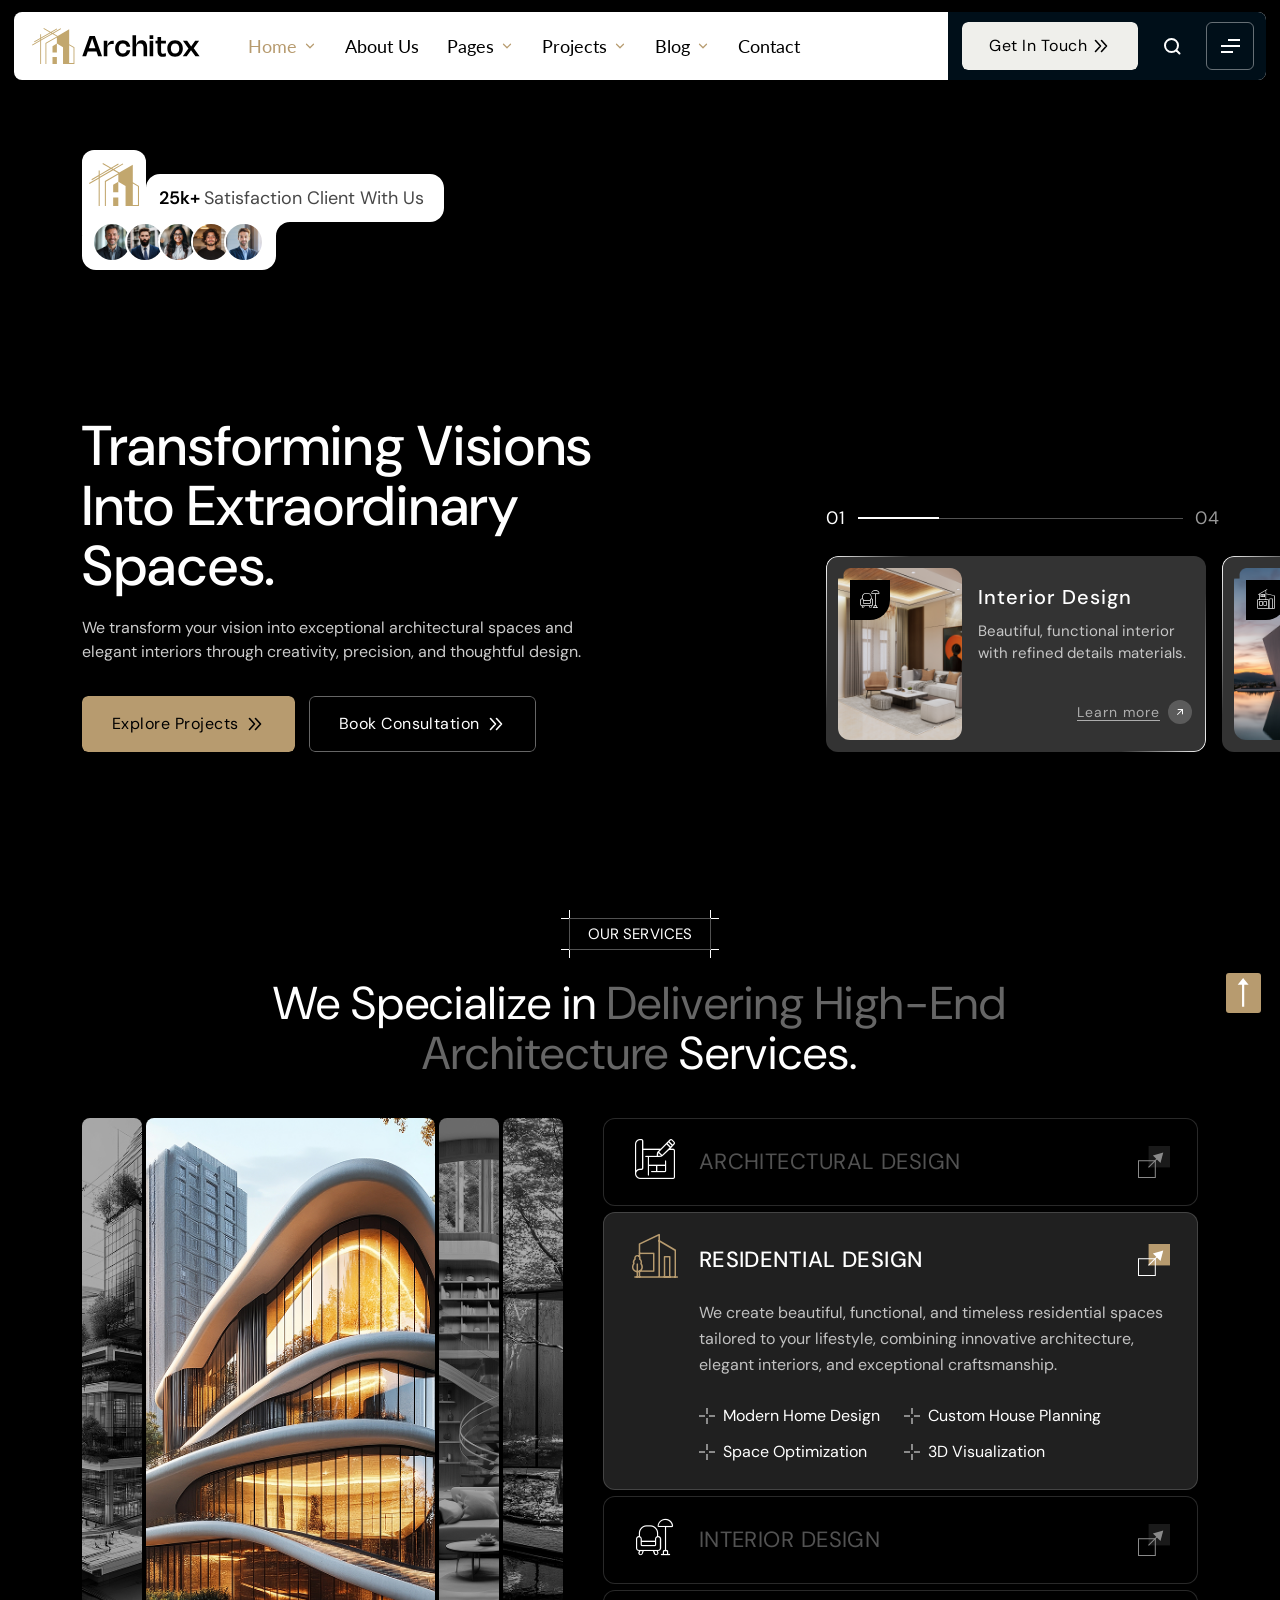
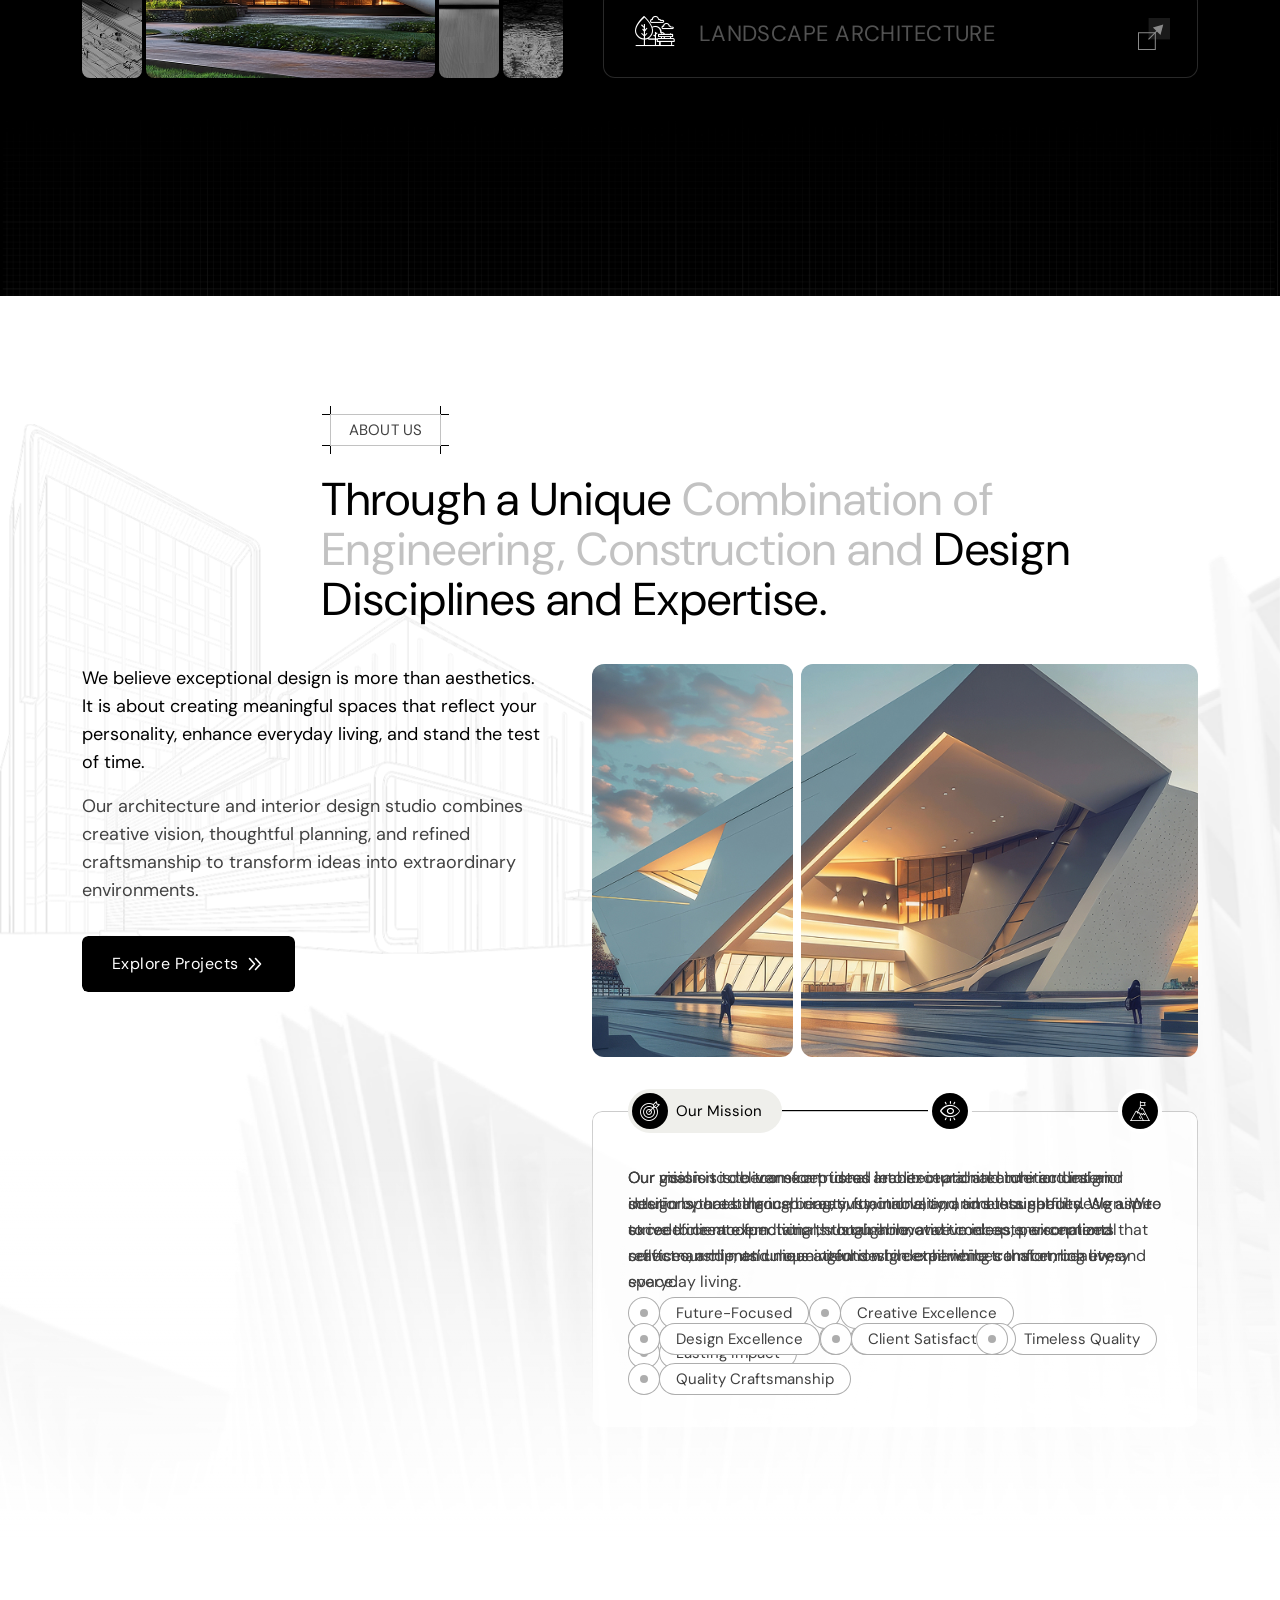
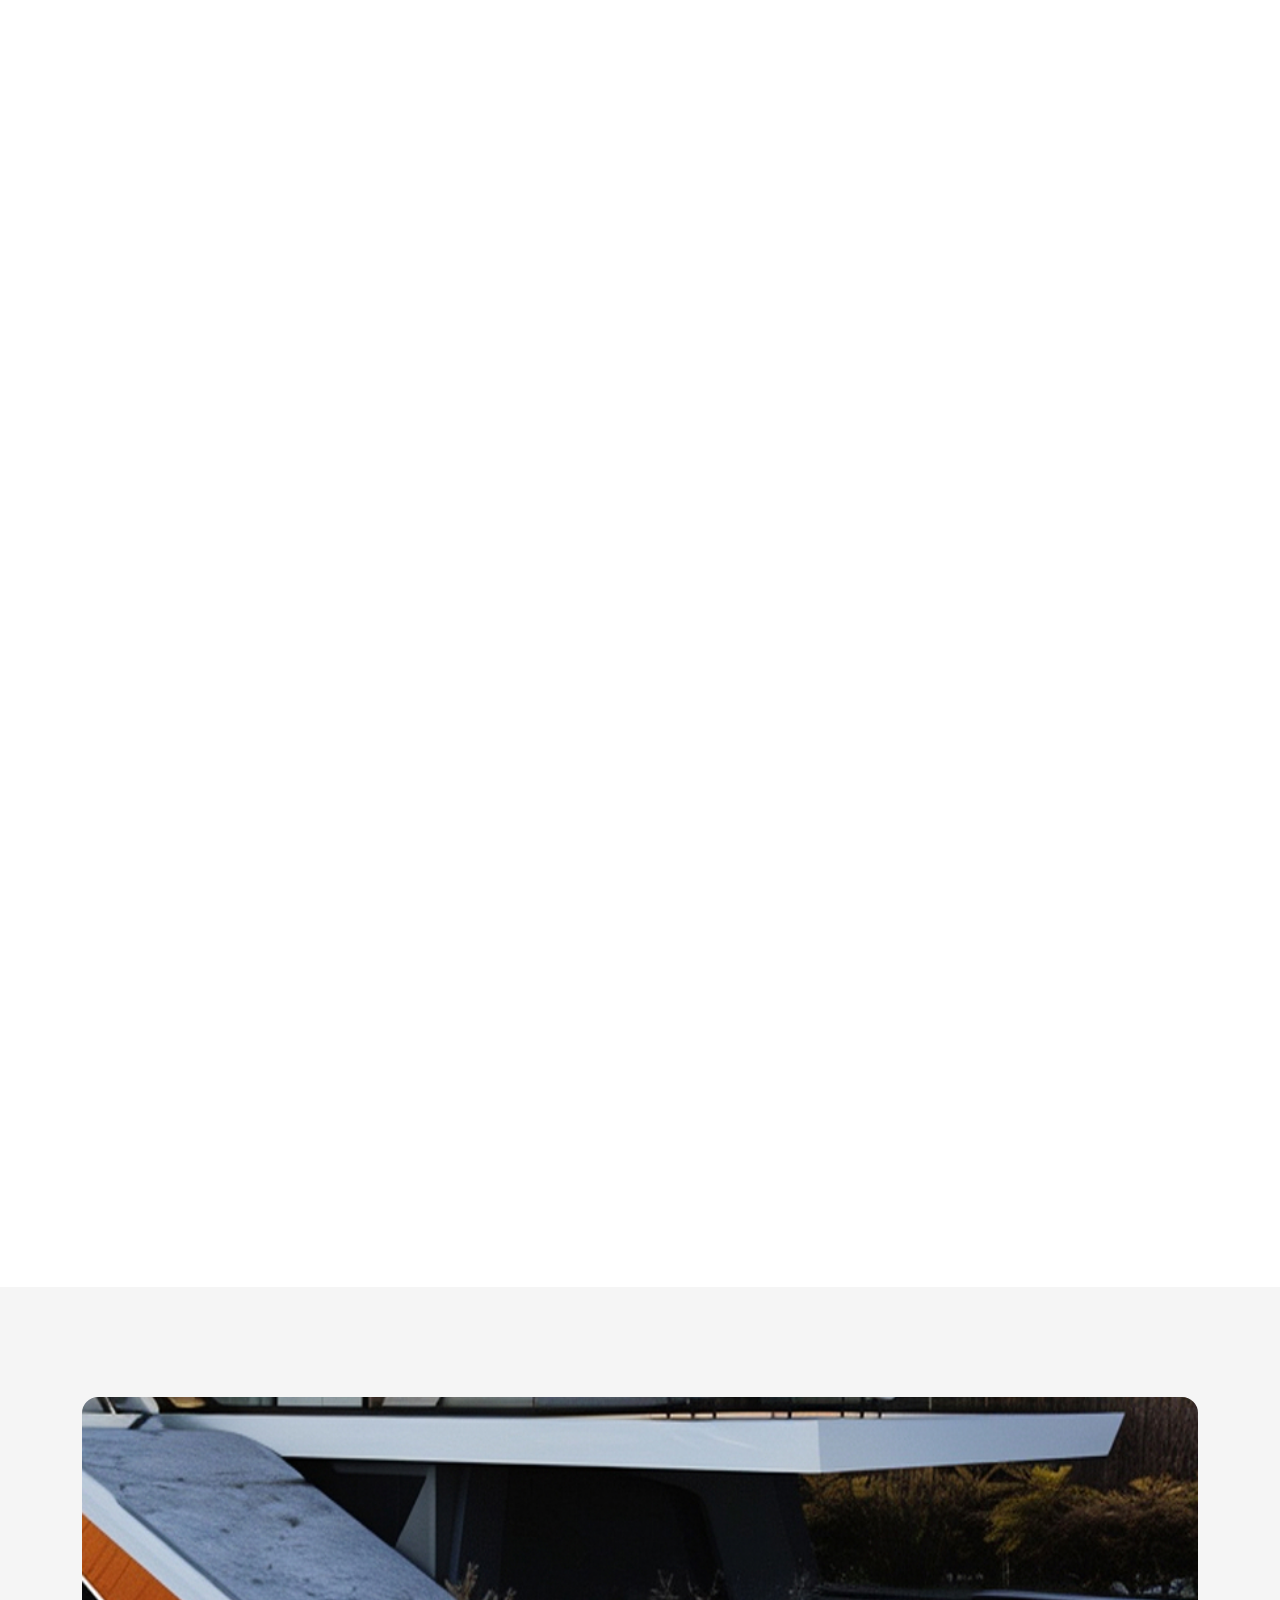
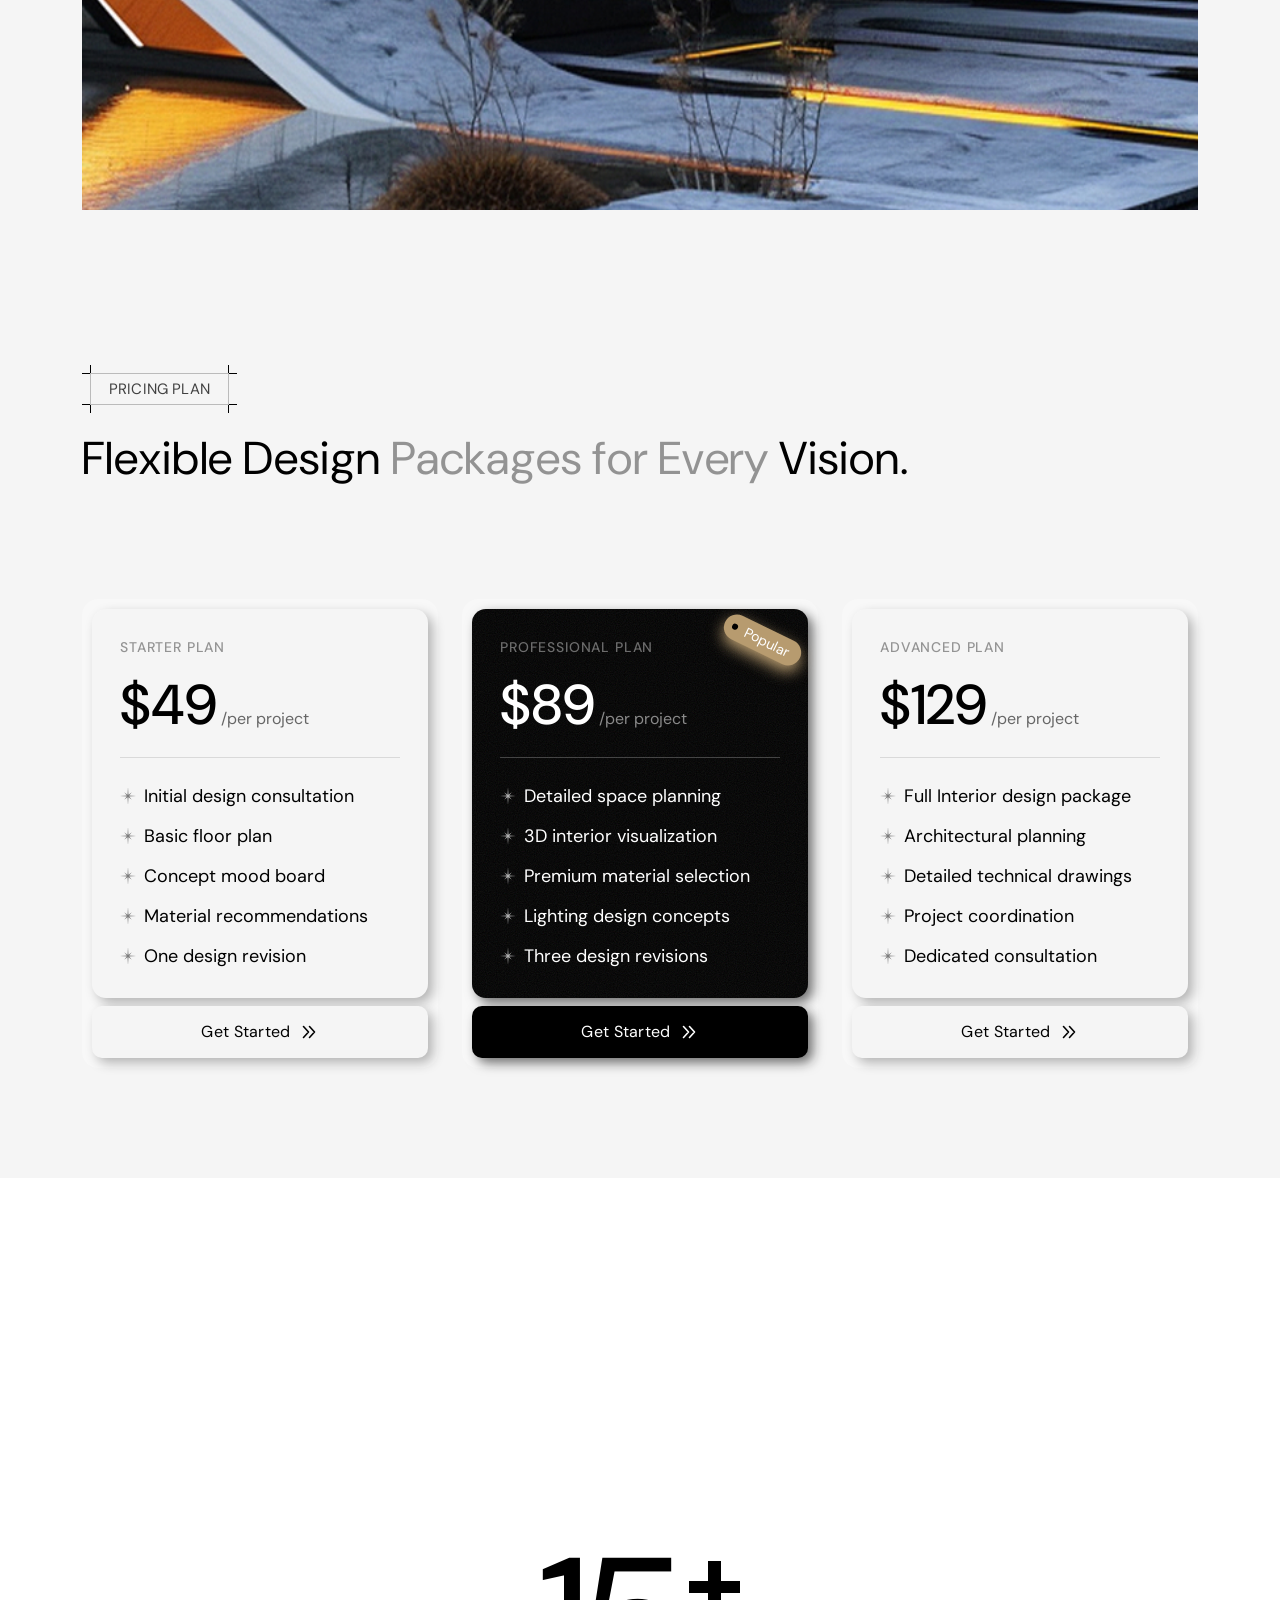
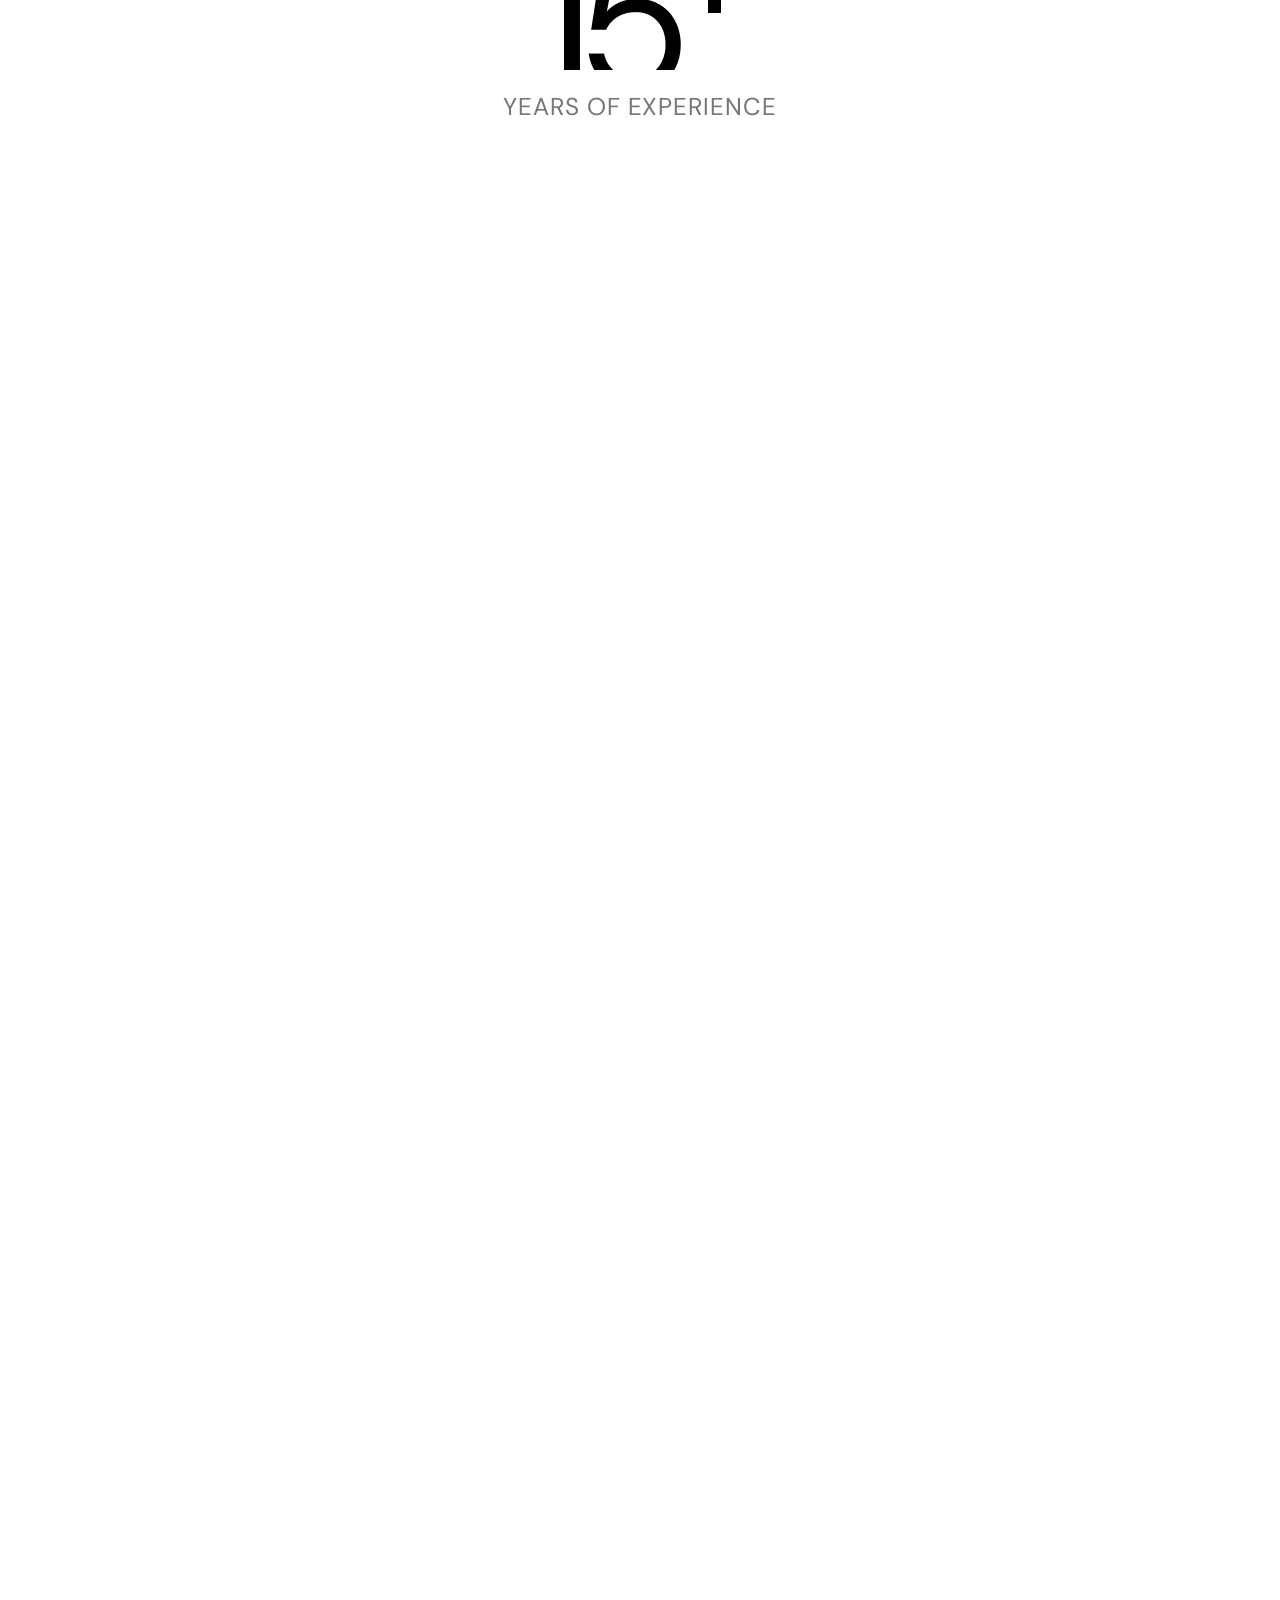
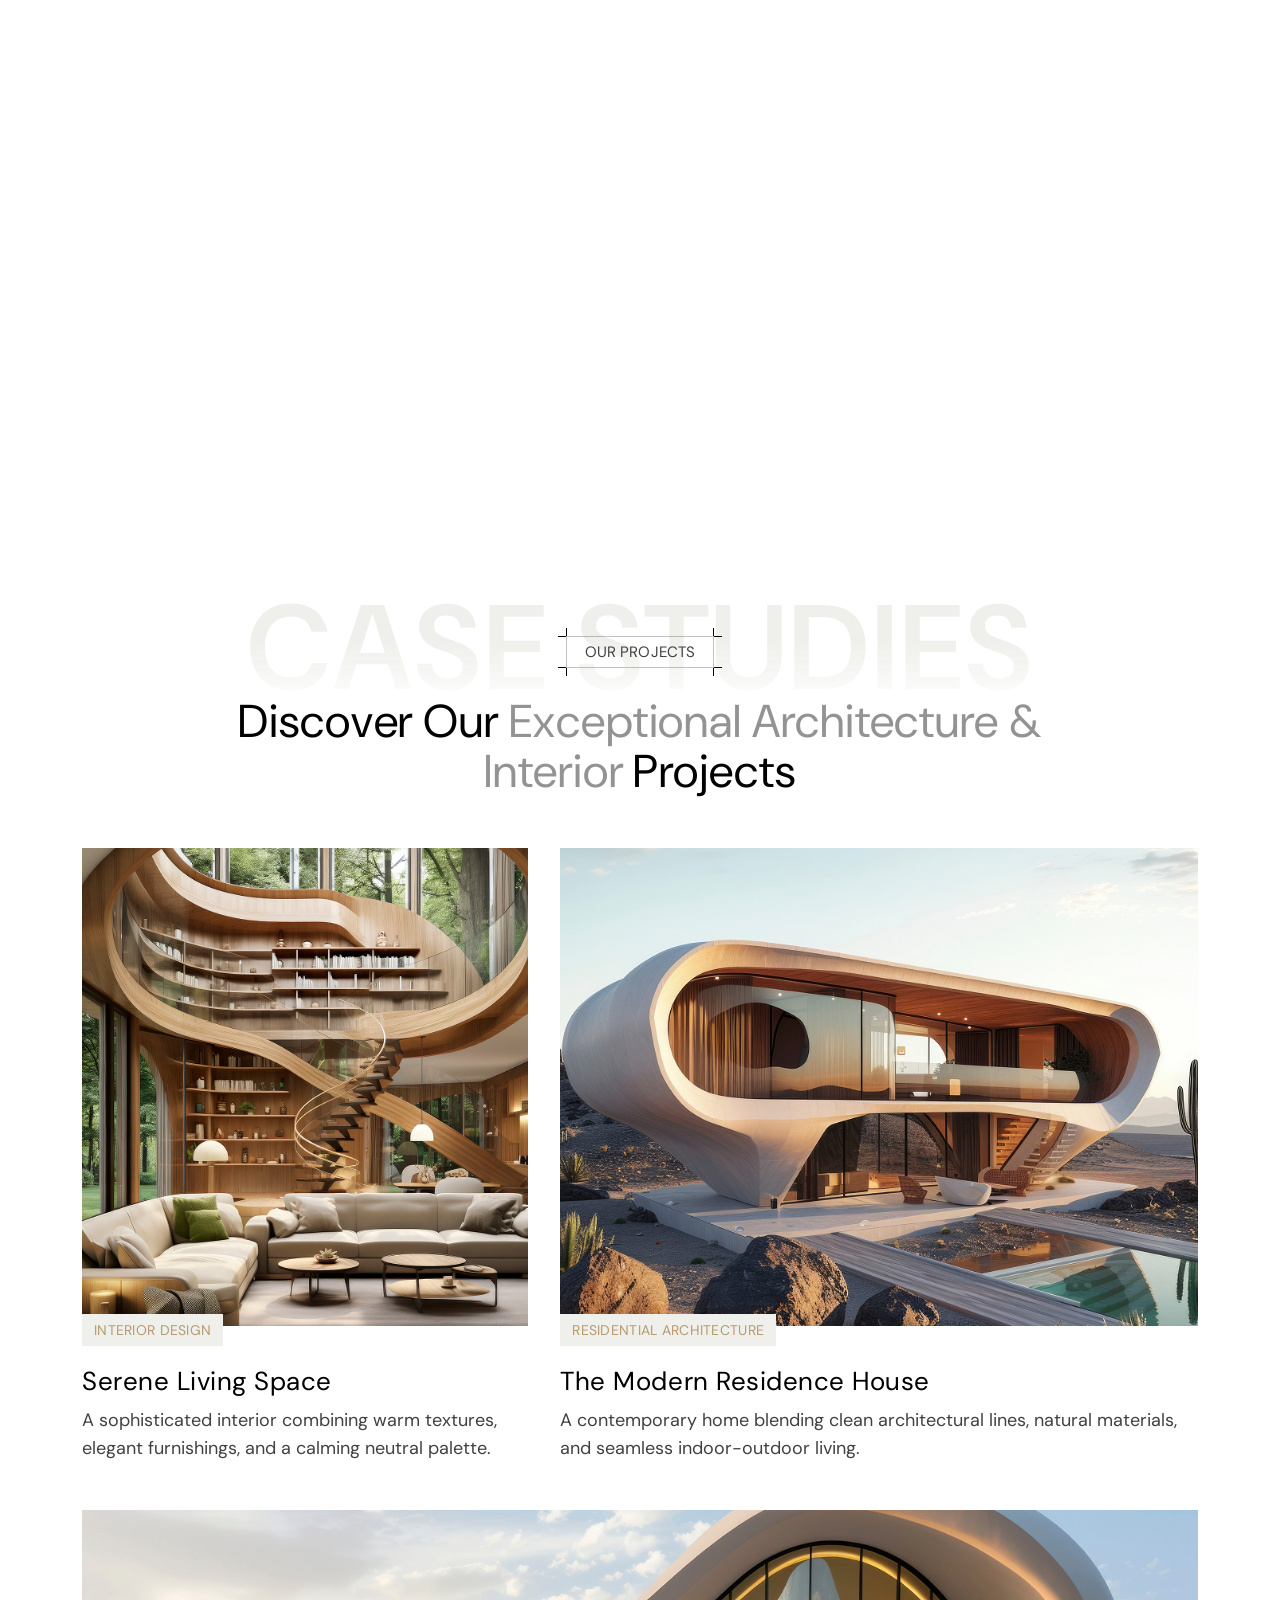
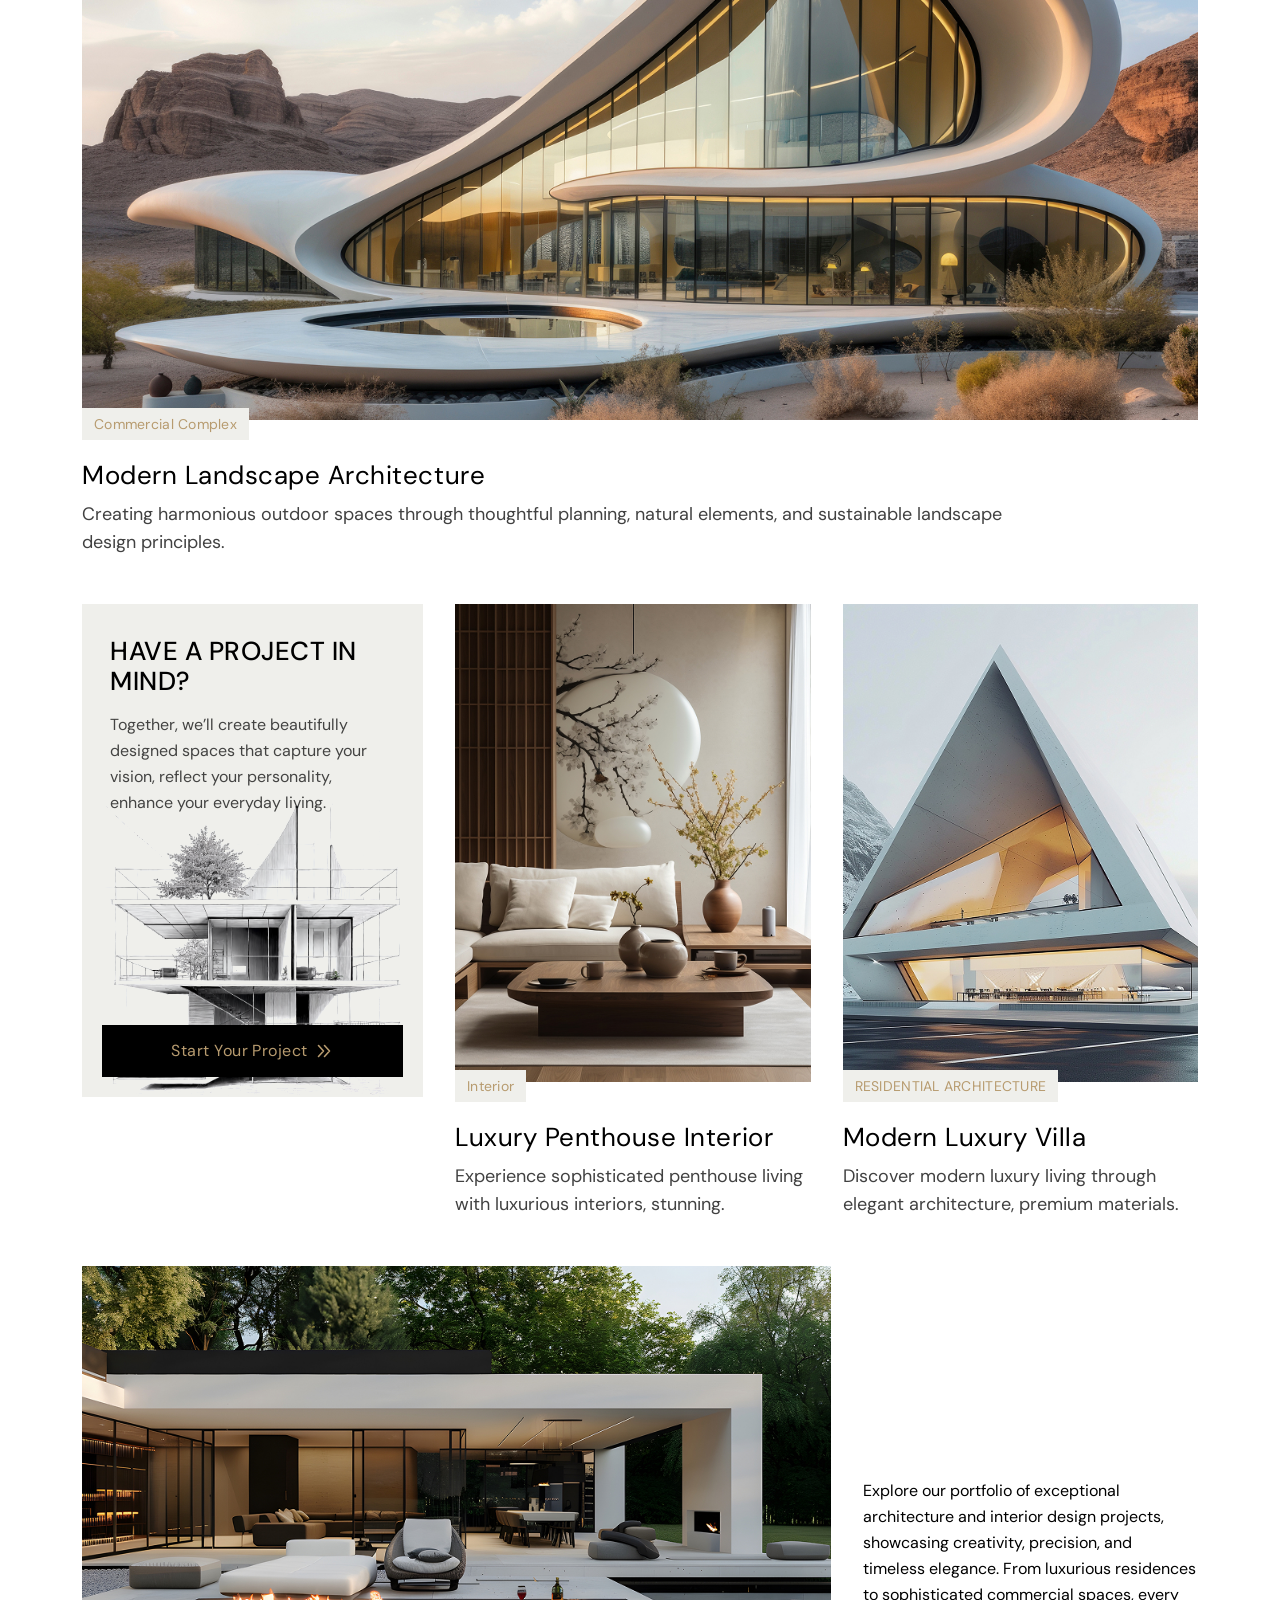
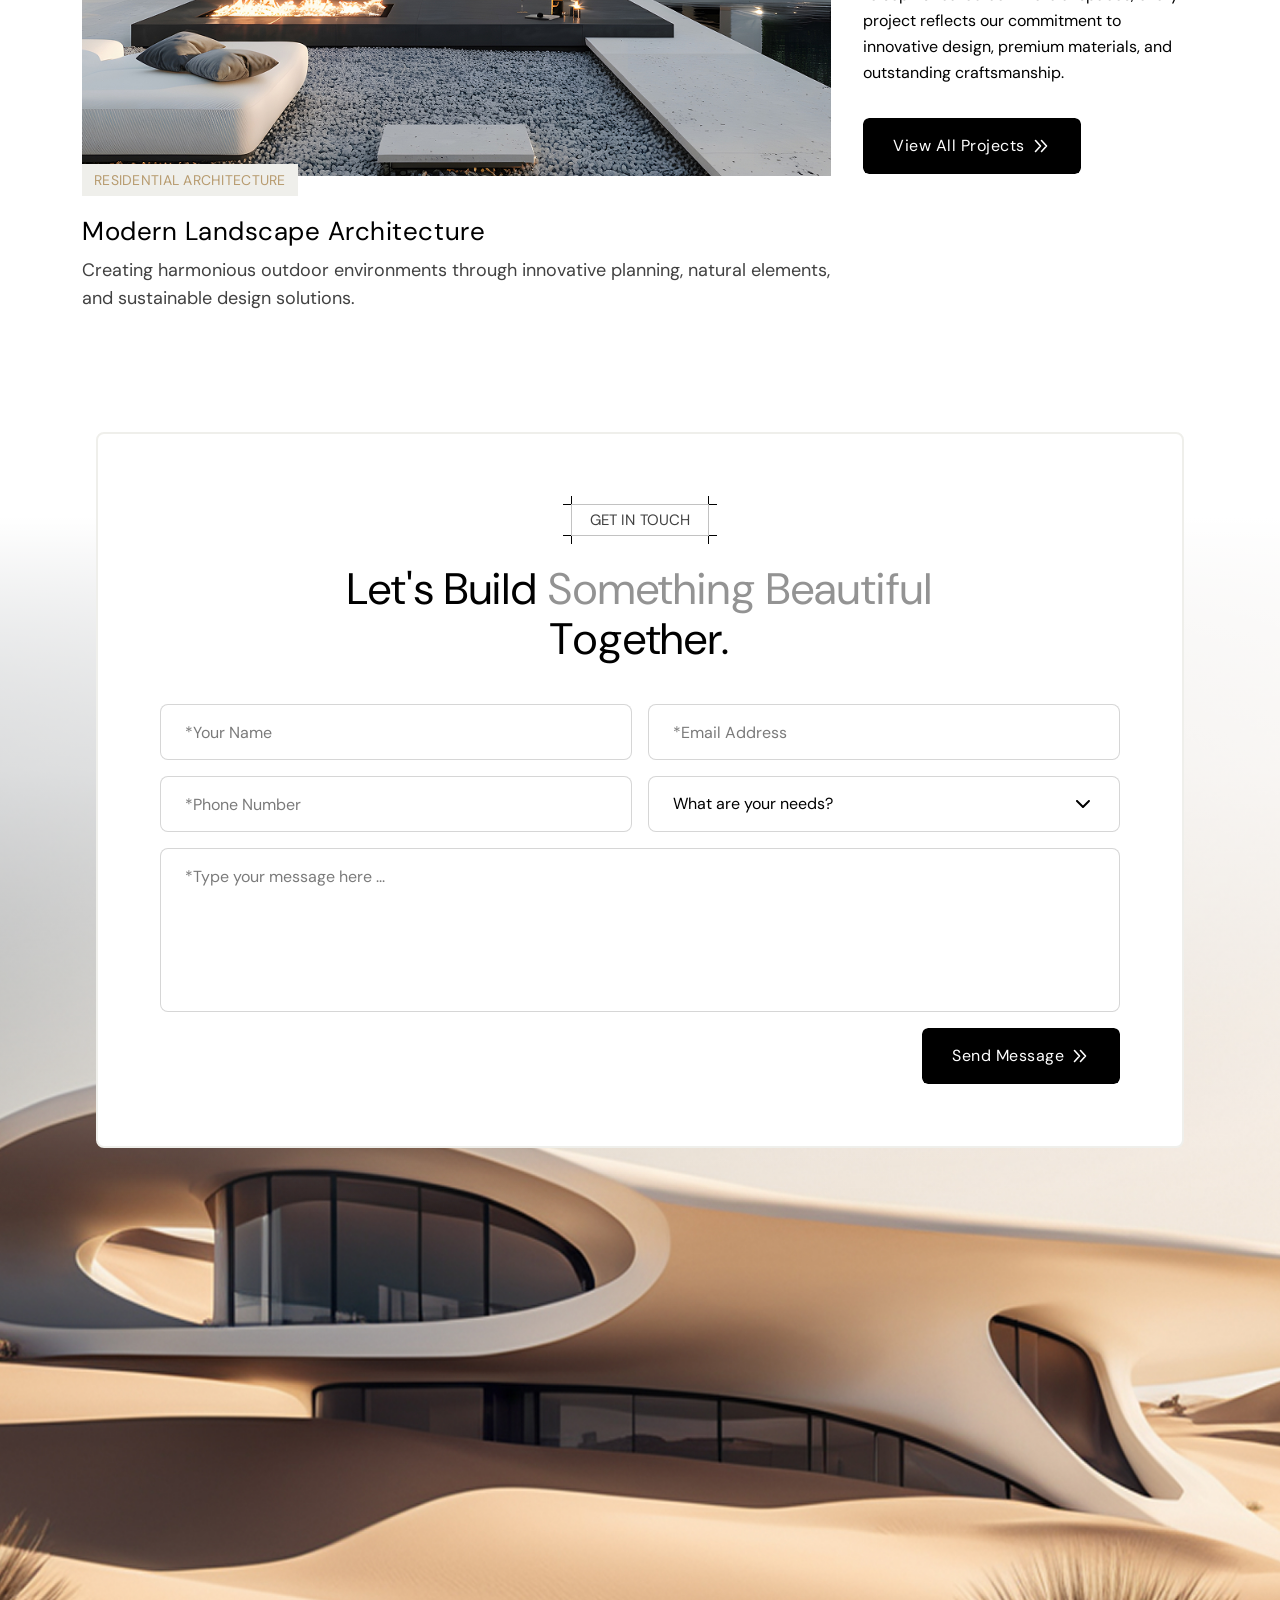
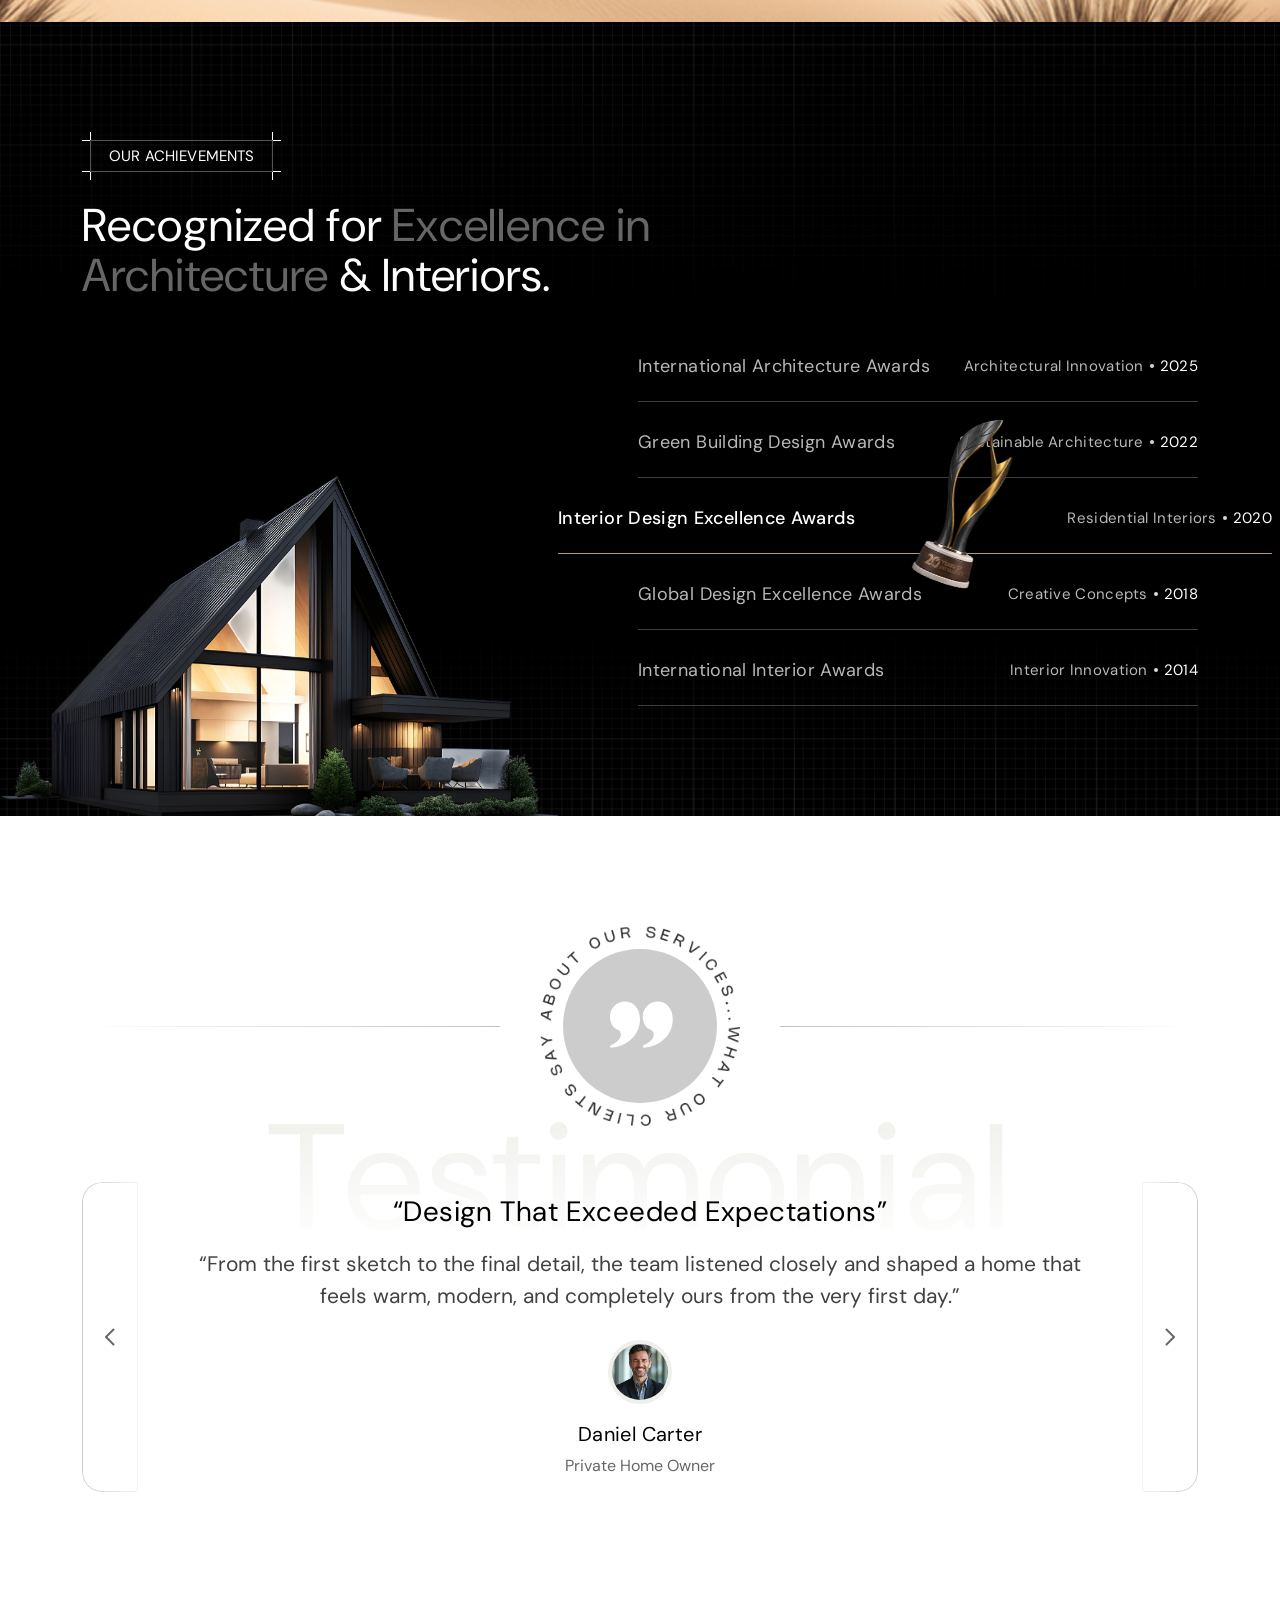
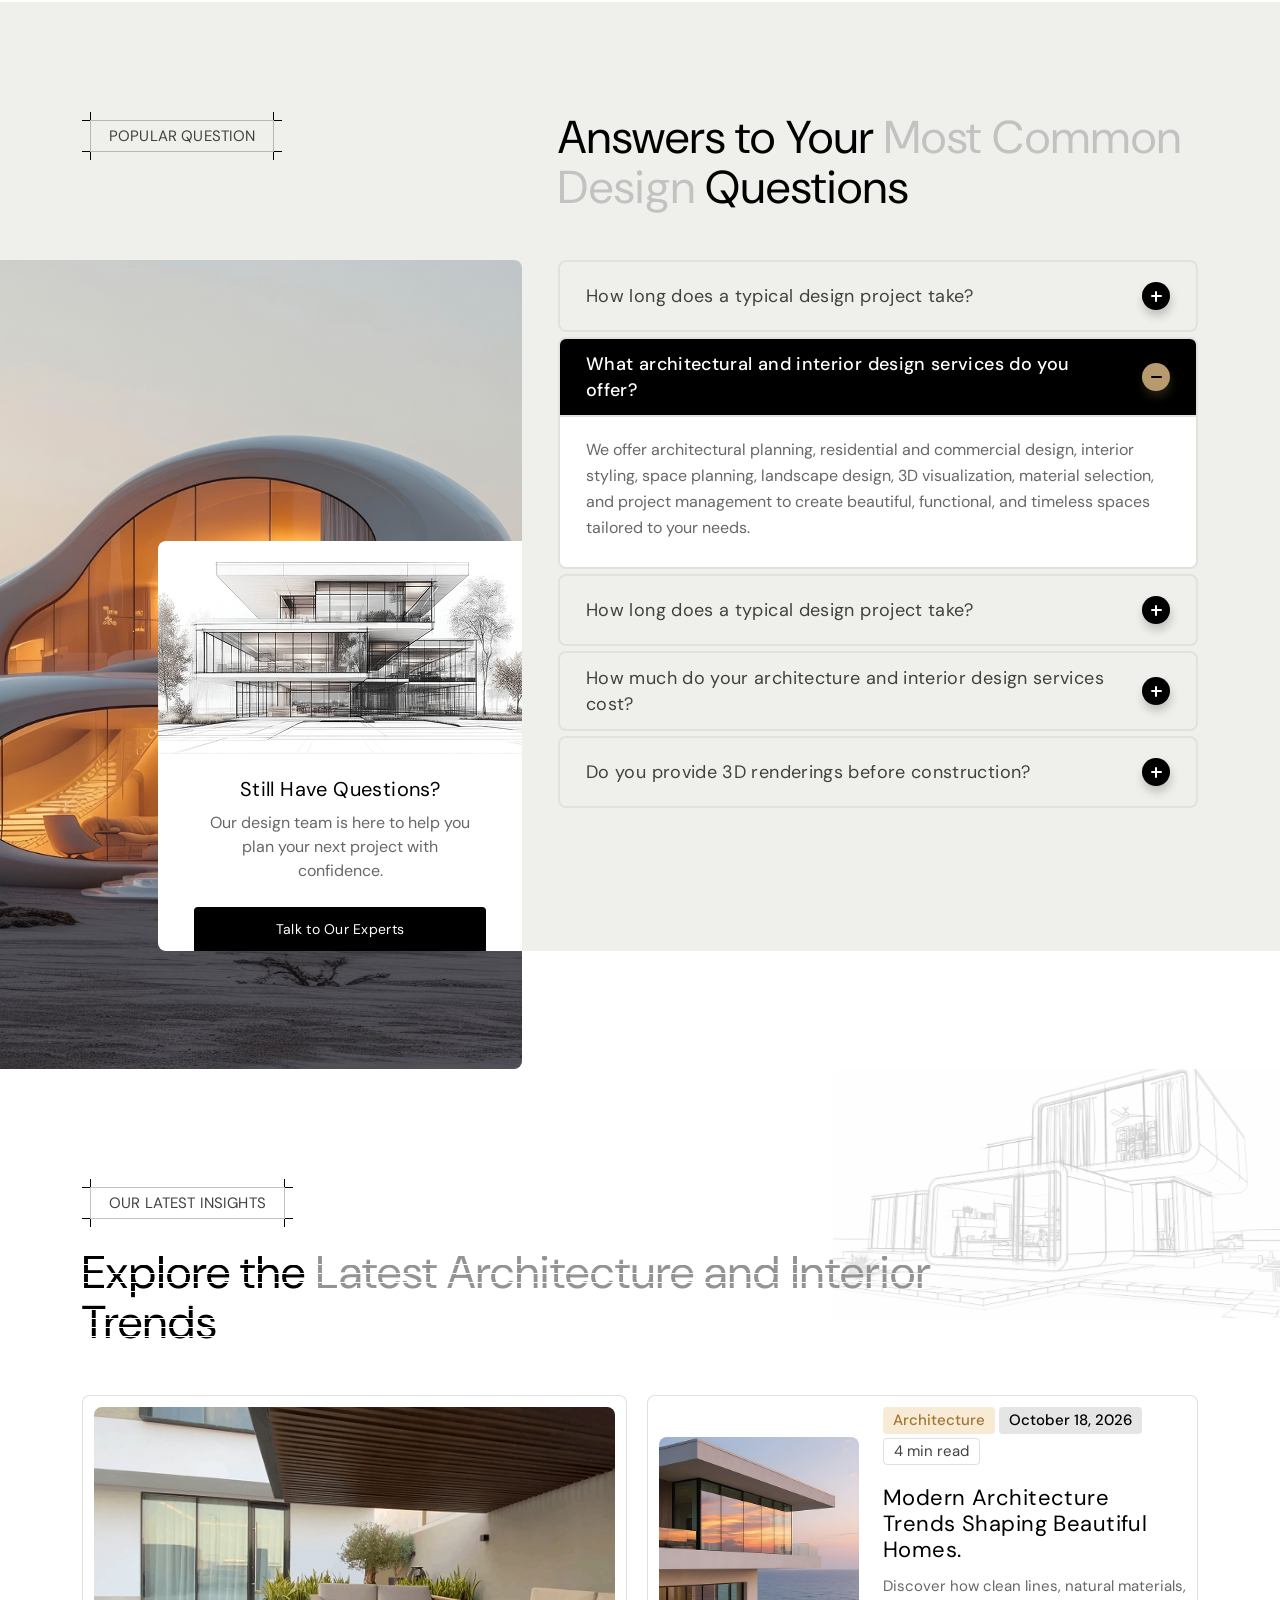
==== commit eb4abb86: "h2-designer check" ====
--- a/index-2.html
+++ b/index-2.html
@@ -489,25 +489,25 @@
 
                         <!-- right: the photo and the mission / vision / goal card -->
                         <div class="ax-about-2-right">
-                            <div class="ax-about-2-photo wow fadeInUp2" role="img" aria-label="Modern architecture at sunset">
+                            <div class="ax-about-2-photo" role="img" aria-label="Modern architecture at sunset">
                                 <div class="ax-about-2-photo-l" data-background="assets/img/about/a2-img.jpg"></div>
                                 <div class="ax-about-2-photo-r" data-background="assets/img/about/a2-img.jpg"></div>
                             </div>
 
-                            <div class="ax-about-2-card wow fadeInUp2">
+                            <div class="ax-about-2-card ">
                                 <div class="ax-about-2-tabs" role="tablist">
                                     <button type="button" class="ax-about-2-tab is-active" role="tab" id="about-tab-mission" aria-controls="about-panel-mission" aria-selected="true">
-                                        <span class="icon"><i class="flaticon-target" aria-hidden="true"></i></span>
+                                        <span class="icon"><i class="flaticon-target flaticon" aria-hidden="true"></i></span>
                                         <span class="label">Our Mission</span>
                                     </button>
                                     <span class="ax-about-2-tabs-line is-on"></span>
                                     <button type="button" class="ax-about-2-tab" role="tab" id="about-tab-vision" aria-controls="about-panel-vision" aria-selected="false">
-                                        <span class="icon"><i class="flaticon-vision" aria-hidden="true"></i></span>
+                                        <span class="icon"><i class="flaticon-vision flaticon" aria-hidden="true"></i></span>
                                         <span class="label">Our Vision</span>
                                     </button>
                                     <span class="ax-about-2-tabs-line"></span>
                                     <button type="button" class="ax-about-2-tab" role="tab" id="about-tab-goal" aria-controls="about-panel-goal" aria-selected="false">
-                                        <span class="icon"><i class="flaticon-goal" aria-hidden="true"></i></span>
+                                        <span class="icon"><i class="flaticon-goal flaticon" aria-hidden="true"></i></span>
                                         <span class="label">Our Goal</span>
                                     </button>
                                 </div>
@@ -1118,7 +1118,7 @@
                                         <span class="ax-blog-2-card-tag is-date">October 18, 2026</span>
                                         <span class="ax-blog-2-card-tag is-read">4 min read</span>
                                     </div>
-                                    <h3 class="ax-blog-2-card-title"><a href="blog-details.html">Choosing the Right Materials for Your Dream Space.</a></h3>
+                                    <h3 class="ax-blog-2-card-title"><a href="blog-details.html">Choosing the Right Materials <br> for Your Dream Space.</a></h3>
                                     <p class="ax-blog-2-card-text">Explore practical ways to select durable, beautiful, and sustainable ...</p>
                                     <a href="blog-details.html" class="ax-blog-2-card-more">
                                         <span>Read Article</span>
--- a/assets/css/main.css
+++ b/assets/css/main.css
@@ -1921,7 +1921,8 @@
   --btn-h: 56px;
   --btn-px: 13px;
   --btn-gap: 6px;
-  --btn-s: calc(var(--btn-h) + 7px);
+  --btn-sg: 4px;
+  --btn-s: calc(var(--btn-h) + var(--btn-sg));
   --btn-q: calc(var(--btn-px) + (var(--btn-s) - 20px - var(--btn-gap)) / 2);
   --btn-bg: transparent;
   --btn-bd: transparent;
@@ -2039,6 +2040,7 @@
 
 .ax-pr-btn-2 {
   --btn-bg: var(--ax-clr-ac-1);
+  --btn-sg: 4px;
 }
 
 .ax-pr-btn-2:is(.is-dark) {
@@ -4241,9 +4243,7 @@
   justify-content: space-between;
   height: 68px;
   border-radius: 8px;
-  background: rgba(0, 0, 0, 0.1);
-  -webkit-backdrop-filter: blur(28px);
-  backdrop-filter: blur(28px);
+  background: #fff;
 }
 @media (max-width: 767px) {
   .ax-header-2-wrap {
@@ -5448,6 +5448,7 @@
   line-height: 20px;
   color: rgba(255, 255, 255, 0.6);
   transition: var(--ax-cube-1);
+  letter-spacing: 1px;
 }
 .ax-hero-2-feature-link .text {
   text-decoration: underline;
@@ -8614,12 +8615,12 @@
 }
 .ax-project-2-bg-text {
   position: absolute;
-  top: -0.2333em;
+  top: -0.3333em;
   left: 50%;
   font-family: var(--ax-font-5);
   font-size: clamp(56px, 9.375vw, 180px);
   font-weight: 600;
-  line-height: 0.7167;
+  line-height: 1;
   letter-spacing: 0.02em;
   text-transform: uppercase;
   white-space: nowrap;
@@ -11592,14 +11593,14 @@
 }
 .ax-testimonial-2-word {
   position: absolute;
-  top: calc(var(--wf) * -0.425);
+  top: calc(var(--wf) * -0.525);
   left: 50%;
   z-index: 0;
   display: block;
   font-family: var(--ax-font-5);
   font-size: var(--wf);
   font-weight: 400;
-  line-height: calc(var(--wf) * 0.715);
+  line-height: 1;
   letter-spacing: 0.02em;
   white-space: nowrap;
   color: transparent;
@@ -13766,7 +13767,7 @@
 }
 @media only screen and (min-width: 992px) and (max-width: 1199px) {
   .ax-footer-2-row {
-    grid-template-columns: auto auto minmax(0, 1fr);
+    grid-template-columns: minmax(0, 1fr) auto auto;
   }
 }
 @media only screen and (min-width: 768px) and (max-width: 991px) {
@@ -13785,6 +13786,7 @@
 @media only screen and (min-width: 992px) and (max-width: 1199px), only screen and (min-width: 768px) and (max-width: 991px), (max-width: 767px) {
   .ax-footer-2-about {
     grid-column: 1/-1;
+    order: -2;
     padding: 56px 0 48px;
   }
 }
@@ -13846,8 +13848,8 @@
 .ax-footer-2-col {
   display: flex;
   flex-direction: column;
-  justify-content: center;
-  padding: 0 var(--pad) 0 calc(var(--pad) - 1px);
+  justify-content: flex-start;
+  padding: 80px var(--pad) 0 calc(var(--pad) - 1px);
   border-left: 1px solid var(--ln);
 }
 .ax-footer-2-col:is(.is-contact) {
@@ -13855,9 +13857,11 @@
 }
 @media only screen and (min-width: 992px) and (max-width: 1199px), only screen and (min-width: 768px) and (max-width: 991px), (max-width: 767px) {
   .ax-footer-2-col {
-    justify-content: flex-start;
     padding-top: 48px;
     padding-bottom: 48px;
+  }
+  .ax-footer-2-col:is(.is-contact) {
+    order: -1;
   }
 }
 @media only screen and (min-width: 992px) and (max-width: 1199px) {
@@ -13869,6 +13873,7 @@
   .ax-footer-2-col:is(.is-contact) {
     grid-column: 1/-1;
     border-top: 1px solid var(--ln);
+    border-bottom: 1px solid var(--ln);
     border-left: 0;
     padding-left: 0;
   }
